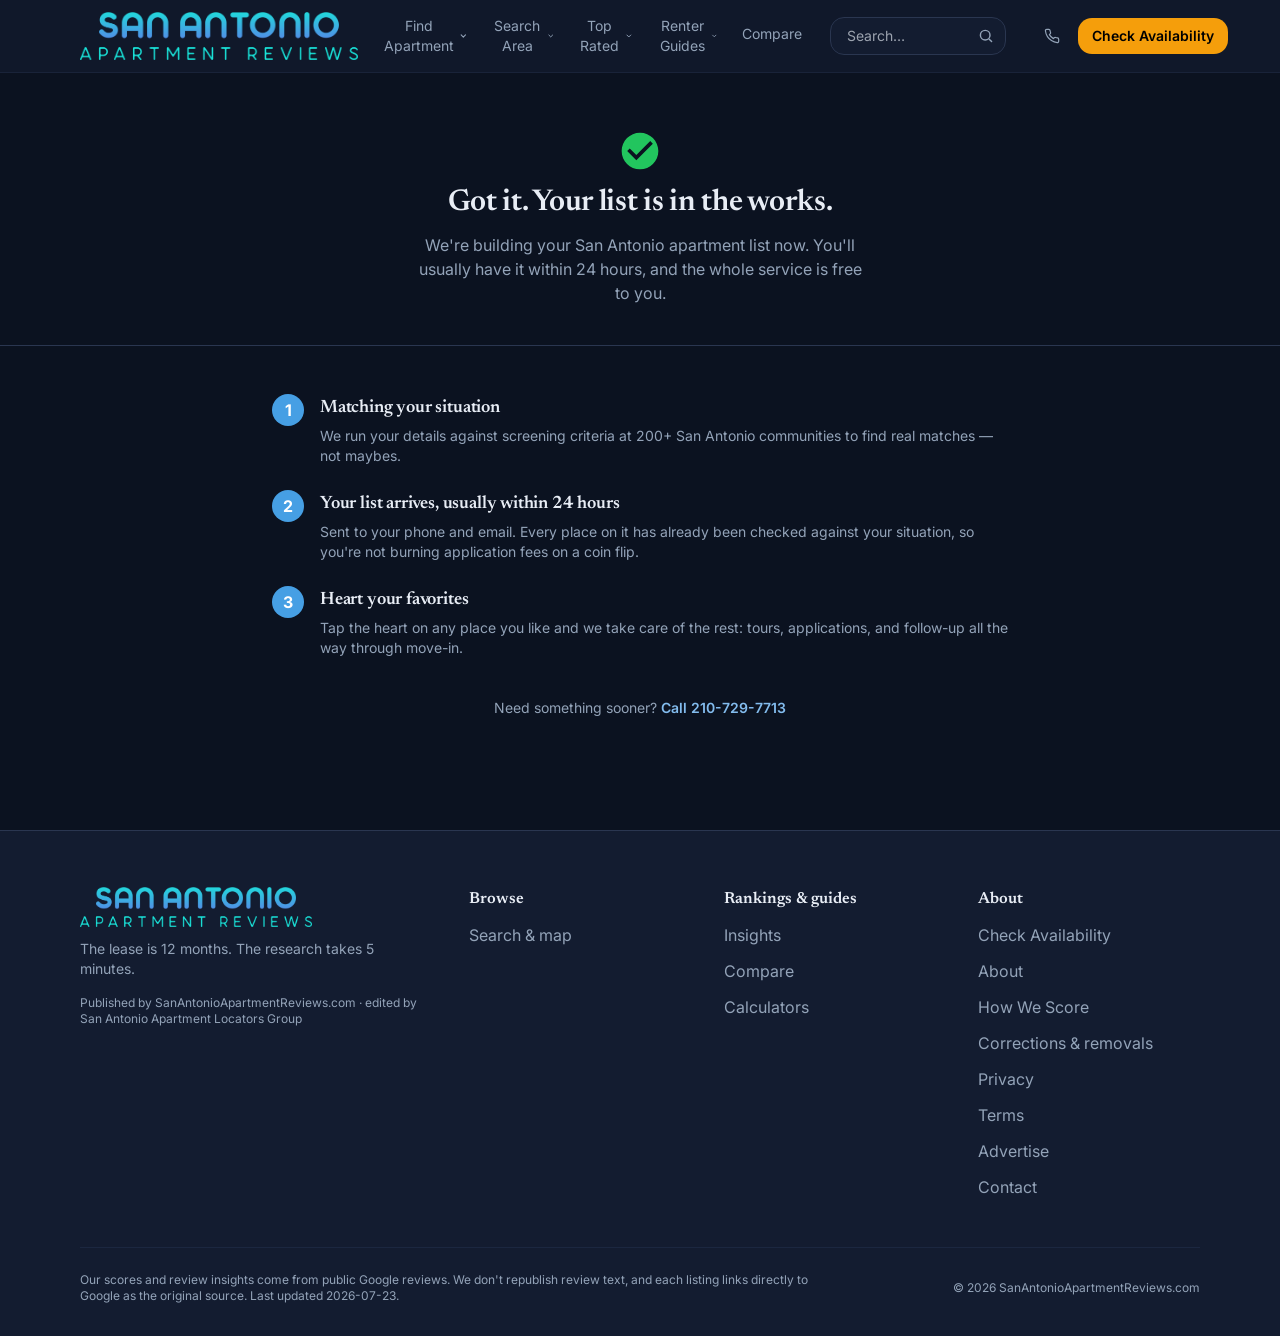
==== thank-you/index.html @ 5e1a7a54 "Add apartment shortlist landing page for form.sanantonioapartmentreviews.com One-page site matching " ====
<!doctype html>
<html lang="en" data-preset="editorial" data-base="dark" data-hero="full-bleed" data-header="glass-overlay" data-cards="elevated" style="--lp-primary-50:246 250 254;--lp-primary-100:234 244 253;--lp-primary-200:209 231 250;--lp-primary-300:176 212 245;--lp-primary-400:131 188 238;--lp-primary-500:70 159 228;--lp-primary-600:55 133 192;--lp-primary-700:36 99 146;--lp-primary-800:30 88 132;--lp-primary-900:19 68 105;--lp-secondary-50:249 250 251;--lp-secondary-100:242 244 246;--lp-secondary-200:226 230 236;--lp-secondary-300:206 213 223;--lp-secondary-400:179 190 205;--lp-secondary-500:148 163 184;--lp-secondary-600:122 135 154;--lp-secondary-700:90 100 115;--lp-secondary-800:79 89 102;--lp-secondary-900:61 68 79;--lp-neutral-50:247 248 249;--lp-neutral-100:235 237 241;--lp-neutral-200:212 217 224;--lp-neutral-300:182 190 202;--lp-neutral-400:144 156 173;--lp-neutral-500:100 116 139;--lp-neutral-600:84 98 118;--lp-neutral-700:64 75 91;--lp-neutral-800:57 68 82;--lp-neutral-900:46 54 66;--lp-accent-50:255 250 245;--lp-accent-100:255 244 232;--lp-accent-200:254 231 205;--lp-accent-300:253 213 168;--lp-accent-400:250 189 115;--lp-accent-500:245 158 11;--lp-accent-600:205 130 0;--lp-accent-700:153 94 0;--lp-accent-800:137 82 0;--lp-accent-900:107 61 0;--lp-surface:11 18 32;--lp-surface-alt:17 26 46;--lp-surface-container:19 28 48;--lp-surface-container-high:27 39 64;--lp-on-surface:232 237 245;--lp-on-surface-variant:147 163 184;--lp-outline:42 54 80;--lp-outline-variant:27 39 64;--lp-accent:245 158 11;--lp-on-accent:0 0 0;--lp-brand:#469fe4;--lp-accent:#f59e0b;--lp-font:'Inter', system-ui, -apple-system, Segoe UI, Roboto, sans-serif;--lp-font-heading:'Newsreader', Georgia, serif;--lp-heading-weight:600;--lp-heading-tracking:-0.01em;--lp-text-display-desktop:48px;--lp-text-display-mobile:34px;--lp-text-display-tracking:-0.01em;--lp-text-h1-desktop:40px;--lp-text-h1-mobile:30px;--lp-text-h1-tracking:-0.01em;--lp-text-h2-desktop:28px;--lp-text-h2-mobile:23px;--lp-text-h2-tracking:0em;--lp-text-h3-desktop:22px;--lp-text-h3-mobile:19px;--lp-text-h3-tracking:0em;--lp-radius-sm:0.5rem;--lp-radius-md:1rem;--lp-radius-lg:1.5rem;--lp-radius-xl:2rem;--lp-radius-card:1.25rem;--lp-radius-btn:14px;--lp-radius-chip:9999px;--lp-shadow-card:0 8px 24px rgb(15 23 42 / 0.08);--lp-shadow-hover:0 16px 40px rgb(15 23 42 / 0.16);--lp-card-border:1px solid transparent;--lp-ghost-border:1px solid transparent;--lp-ghost-bg:rgb(var(--lp-surface-alt));--lp-ghost-bg-hover:rgb(var(--lp-surface-container-high));--lp-link-decoration:none;--lp-link-underline-color:transparent;--lp-signature:none;">
<head>
<meta charset="utf-8">
<meta name="viewport" content="width=device-width, initial-scale=1">
<title>Got It — Your List Is in the Works | San Antonio Apartment Reviews</title>
<meta name="description" content="Your apartment search request has been received. Your custom San Antonio list arrives within 24 hours.">
<link rel="canonical" href="https://form.sanantonioapartmentreviews.com/thank-you/">
<link rel="icon" href="/images/favicon.png">
<link rel="preconnect" href="https://fonts.googleapis.com"><link rel="preconnect" href="https://fonts.gstatic.com" crossorigin><link href="https://fonts.googleapis.com/css2?family=Inter:wght@400;500;600;700&family=Newsreader:wght@400;500;600;700&display=swap" rel="stylesheet">
<link rel="stylesheet" href="/css/site-a.css">
<link rel="stylesheet" href="/css/site-b.css">
<style>body{font-family:var(--lp-font)}</style>
<style>
/* utilities used by the form card that the compiled site CSS does not include */
.border-slate-100 { border-color: #f1f5f9; }
.border-slate-200 { border-color: #e2e8f0; }
.h-7 { height: 1.75rem; }
.rotate-180 { transform: rotate(180deg); }
.space-y-3 > * + * { margin-top: .75rem; }
.text-brand-black { color: #111827; }
.text-slate-400 { color: #94a3b8; }
.text-slate-500 { color: #64748b; }
.text-slate-600 { color: #475569; }
.text-slate-700 { color: #334155; }
/* the card interior is a light island on a dark page: pin its own colors */
.sa-card { background: #fff; border-radius: 1rem; overflow: hidden;
  box-shadow: 0 16px 48px rgb(0 0 0 / .45); }
.sa-card input, .sa-card select { background: #fff; color: #334155; font-family: var(--lp-font); }
.sa-card input:focus, .sa-card select:focus { outline: none; border-color: #469fe4;
  box-shadow: 0 0 0 3px rgb(70 159 228 / .25); }
.sa-card input[type="checkbox"] { accent-color: #469fe4; }
/* page chrome */
.serif { font-family: var(--lp-font-heading); font-weight: var(--lp-heading-weight, 600);
  letter-spacing: -0.01em; }
.pain-item { display: flex; gap: .65rem; align-items: flex-start;
  color: rgb(var(--lp-on-surface-variant)); font-size: 15px; line-height: 1.5; }
.pain-item svg { flex-shrink: 0; margin-top: 3px; color: rgb(var(--lp-primary-400)); }
.sa-panel { background: rgb(var(--lp-surface-container)); border: 1px solid rgb(var(--lp-outline));
  border-radius: var(--lp-radius-card, 14px); }
.stat-num { font-family: var(--lp-font-heading); font-size: 1.9rem; color: rgb(var(--lp-on-surface)); }
/* utilities used on this page that the compiled site CSS does not include */
.pt-5 { padding-top: 1.25rem; }
.pb-10 { padding-bottom: 2.5rem; }
.mt-9 { margin-top: 2.25rem; }
.py-3\.5 { padding-top: .875rem; padding-bottom: .875rem; }
.space-y-6 > * + * { margin-top: 1.5rem; }
.text-\[13px\] { font-size: 13px; }
.text-\[27px\] { font-size: 27px; }
.leading-\[1\.15\] { line-height: 1.15; }
.text-primary-400 { color: rgb(var(--lp-primary-400)); }
@media (min-width: 640px) {
  .sm\:pt-8 { padding-top: 2rem; }
  .sm\:text-4xl { font-size: 2.25rem; line-height: 2.5rem; }
  .sm\:text-base { font-size: 16px; line-height: 1.5rem; }
}
@media (min-width: 1024px) {
  .lg\:block { display: block; }
  .lg\:gap-12 { gap: 3rem; }
  .lg\:justify-start { justify-content: flex-start; }
  .lg\:mx-0 { margin-left: 0; margin-right: 0; }
  .lg\:pb-14 { padding-bottom: 3.5rem; }
  .lg\:text-left { text-align: left; }
  .lg\:text-\[2\.6rem\] { font-size: 2.6rem; }
}
</style>
<meta name="robots" content="noindex">
</head>
<body class="min-h-screen flex flex-col">
<header class="lp-site-header sticky top-0 z-40 border-b border-outline/40 bg-surface-container/70 backdrop-blur-xl"> <div class="mx-auto flex max-w-6xl items-center justify-between gap-6 px-4 py-3"> <a href="https://sanantonioapartmentreviews.com/" class="flex shrink-0 items-center gap-2"> <img src="/images/logo.png" alt="San Antonio Apartment Reviews Guide" class="h-12 w-auto">  </a> <!-- Desktop nav. Kept intentionally lean (4-5 items): no Home (the logo covers it), tools fold
         into the guides dropdown, and About/Methodology live in the footer only. --> <nav class="hidden items-center gap-6 md:flex" aria-label="Primary"> <!-- Browse --> <div class="relative group"> <button type="button" class="inline-flex items-center gap-1 border-b-2 pb-0.5 text-sm transition-colors border-transparent text-on-surface-variant hover:text-primary-600" aria-haspopup="true">Find Apartment <svg class="h-3 w-3" viewBox="0 0 12 12" fill="none" aria-hidden="true"><path d="M3 4.5 6 7.5 9 4.5" stroke="currentColor" stroke-width="1.5" stroke-linecap="round" stroke-linejoin="round"/></svg></button> <div class="lp-menu invisible absolute left-0 top-full z-30 min-w-[16rem] p-2 opacity-0 transition-opacity duration-150 group-hover:visible group-hover:opacity-100 group-focus-within:visible group-focus-within:opacity-100"> <a href="https://sanantonioapartmentreviews.com/browse/" class="flex items-center justify-between rounded-btn px-3 py-2 text-sm font-semibold text-primary-600 hover:bg-primary-50">Search &amp; map <span aria-hidden="true">&rarr;</span></a> <div class="my-1 border-t border-outline-variant"></div>  <a href="https://sanantonioapartmentreviews.com/browse/?category=luxury-apartments" class="block rounded-btn px-3 py-2 text-sm text-on-surface-variant hover:bg-surface-alt hover:text-primary-700">Luxury Apartments</a><a href="https://sanantonioapartmentreviews.com/browse/?category=student-apartments" class="block rounded-btn px-3 py-2 text-sm text-on-surface-variant hover:bg-surface-alt hover:text-primary-700">Student Housing</a><a href="https://sanantonioapartmentreviews.com/browse/?category=senior-apartments" class="block rounded-btn px-3 py-2 text-sm text-on-surface-variant hover:bg-surface-alt hover:text-primary-700">Senior Living Apartments</a><a href="https://sanantonioapartmentreviews.com/browse/?category=affordable-housing" class="block rounded-btn px-3 py-2 text-sm text-on-surface-variant hover:bg-surface-alt hover:text-primary-700">Affordable &amp; Section 8 Housing</a><a href="https://sanantonioapartmentreviews.com/browse/?category=pet-friendly-apartments" class="block rounded-btn px-3 py-2 text-sm text-on-surface-variant hover:bg-surface-alt hover:text-primary-700">Pet-Friendly Apartments</a><a href="https://sanantonioapartmentreviews.com/browse/?category=gated-community" class="block rounded-btn px-3 py-2 text-sm text-on-surface-variant hover:bg-surface-alt hover:text-primary-700">Gated &amp; Secured Communities</a><a href="https://sanantonioapartmentreviews.com/browse/?category=furnished-corporate" class="block rounded-btn px-3 py-2 text-sm text-on-surface-variant hover:bg-surface-alt hover:text-primary-700">Furnished &amp; Corporate Housing</a> </div> </div> <!-- Cities (real city hubs; shown alongside Areas in the mixed case) --> <div class="relative group"> <button type="button" class="inline-flex items-center gap-1 border-b-2 pb-0.5 text-sm transition-colors border-transparent text-on-surface-variant hover:text-primary-600" aria-haspopup="true">Search Area <svg class="h-3 w-3" viewBox="0 0 12 12" fill="none" aria-hidden="true"><path d="M3 4.5 6 7.5 9 4.5" stroke="currentColor" stroke-width="1.5" stroke-linecap="round" stroke-linejoin="round"/></svg></button> <div class="lp-menu invisible absolute left-0 top-full z-30 min-w-[16rem] p-2 opacity-0 transition-opacity duration-150 group-hover:visible group-hover:opacity-100 group-focus-within:visible group-focus-within:opacity-100"> <a href="https://sanantonioapartmentreviews.com/san-antonio-tx/" class="block rounded-btn px-3 py-2 text-sm text-on-surface-variant hover:bg-surface-alt hover:text-primary-700">San Antonio, TX</a> </div> </div> <!-- Areas (region's own neighborhoods) -->  <!-- Best --> <div class="relative group"> <button type="button" class="inline-flex items-center gap-1 border-b-2 pb-0.5 text-sm transition-colors border-transparent text-on-surface-variant hover:text-primary-600" aria-haspopup="true">Top Rated <svg class="h-3 w-3" viewBox="0 0 12 12" fill="none" aria-hidden="true"><path d="M3 4.5 6 7.5 9 4.5" stroke="currentColor" stroke-width="1.5" stroke-linecap="round" stroke-linejoin="round"/></svg></button> <div class="lp-menu invisible absolute left-0 top-full z-30 min-w-[16rem] p-2 opacity-0 transition-opacity duration-150 group-hover:visible group-hover:opacity-100 group-focus-within:visible group-focus-within:opacity-100"> <a href="https://sanantonioapartmentreviews.com/san-antonio-tx/best/apartment-complexes/" class="block rounded-btn px-3 py-2 text-sm text-on-surface-variant hover:bg-surface-alt hover:text-primary-700">Best Apartments in San Antonio</a>  </div> </div> <!-- Content sections: ONE dropdown of section INDEX links (Guides / Tools / Resources / Glossary),
           never the individual guide/tool titles. Parent label varied per site (navLabel('sections')). --> <div class="relative group"> <button type="button" class="inline-flex items-center gap-1 border-b-2 pb-0.5 text-sm transition-colors border-transparent text-on-surface-variant hover:text-primary-600" aria-haspopup="true">Renter Guides <svg class="h-3 w-3" viewBox="0 0 12 12" fill="none" aria-hidden="true"><path d="M3 4.5 6 7.5 9 4.5" stroke="currentColor" stroke-width="1.5" stroke-linecap="round" stroke-linejoin="round"/></svg></button> <div class="lp-menu invisible absolute left-0 top-full z-30 min-w-[16rem] p-2 opacity-0 transition-opacity duration-150 group-hover:visible group-hover:opacity-100 group-focus-within:visible group-focus-within:opacity-100"> <a href="https://sanantonioapartmentreviews.com/guide/" class="block rounded-btn px-3 py-2 text-sm text-on-surface-variant hover:bg-surface-alt hover:text-primary-700">Insights</a><a href="https://sanantonioapartmentreviews.com/tools/" class="block rounded-btn px-3 py-2 text-sm text-on-surface-variant hover:bg-surface-alt hover:text-primary-700">Calculators</a><a href="https://sanantonioapartmentreviews.com/resources/" class="block rounded-btn px-3 py-2 text-sm text-on-surface-variant hover:bg-surface-alt hover:text-primary-700">Links</a><a href="https://sanantonioapartmentreviews.com/glossary/" class="block rounded-btn px-3 py-2 text-sm text-on-surface-variant hover:bg-surface-alt hover:text-primary-700">Terms</a> </div> </div> <a href="https://sanantonioapartmentreviews.com/compare/" class="inline-flex items-center gap-1 border-b-2 pb-0.5 text-sm transition-colors border-transparent text-on-surface-variant hover:text-primary-600">Compare</a> <form action="https://sanantonioapartmentreviews.com/browse/" method="get" role="search" class="relative ml-1"> <label class="sr-only" for="lp-nav-search">Search businesses</label> <input id="lp-nav-search" type="search" name="q" placeholder="Search…" class="lp-input w-44 py-2 pl-4 pr-9 text-sm"> <svg class="pointer-events-none absolute right-3 top-1/2 h-4 w-4 -translate-y-1/2 text-on-surface-variant" viewBox="0 0 20 20" fill="none" aria-hidden="true"><circle cx="9" cy="9" r="6" stroke="currentColor" stroke-width="1.8"></circle><path d="m14 14 3 3" stroke="currentColor" stroke-width="1.8" stroke-linecap="round"></path></svg> </form> <div class="ml-1 flex items-center gap-2"> <a href="tel:210-729-7713" aria-label="Call" class="flex h-9 w-9 items-center justify-center rounded-full text-on-surface-variant transition-colors hover:bg-surface-alt hover:text-primary-600"> <svg class="h-4 w-4" viewBox="0 0 24 24" fill="none" stroke="currentColor" stroke-width="1.8" stroke-linecap="round" stroke-linejoin="round" aria-hidden="true"><path d="M22 16.92v3a2 2 0 0 1-2.18 2 19.79 19.79 0 0 1-8.63-3.07 19.5 19.5 0 0 1-6-6 19.79 19.79 0 0 1-3.07-8.67A2 2 0 0 1 4.11 2h3a2 2 0 0 1 2 1.72c.13.96.36 1.9.7 2.81a2 2 0 0 1-.45 2.11L8.09 9.91a16 16 0 0 0 6 6l1.27-1.27a2 2 0 0 1 2.11-.45c.9.34 1.85.57 2.81.7A2 2 0 0 1 22 16.92Z"></path></svg> </a>  <a href="#get-list" class="lp-accent-bg text-on-accent whitespace-nowrap rounded-btn px-3.5 py-2 text-sm font-semibold">Check Availability</a> </div> </nav> <!-- Mobile menu: full-screen sheet. <details> keeps it working with no JS; the burger swaps to
         an X via CSS on [open]. The panel is ABSOLUTE (top-full), not fixed: the header's
         backdrop-blur creates a containing block for fixed descendants, so position:fixed would
         resolve against the header box, not the viewport. Anchoring to the header (itself
         fixed/sticky at top-0) gives the same full-screen result reliably. --> <details class="lp-mnav md:hidden"> <summary class="lp-btn-ghost flex cursor-pointer list-none p-2 text-on-surface-variant" aria-label="Menu"> <svg class="lp-mnav-burger h-5 w-5" viewBox="0 0 24 24" fill="none" aria-hidden="true"><path d="M4 7h16M4 12h16M4 17h16" stroke="currentColor" stroke-width="1.8" stroke-linecap="round"></path></svg> <svg class="lp-mnav-close hidden h-5 w-5" viewBox="0 0 24 24" fill="none" aria-hidden="true"><path d="m6 6 12 12M18 6 6 18" stroke="currentColor" stroke-width="1.8" stroke-linecap="round"></path></svg> <span class="sr-only">Menu</span> </summary> <div class="lp-mnav-panel absolute inset-x-0 top-full z-40 overflow-y-auto overscroll-contain border-t border-outline bg-surface-container"> <div class="mx-auto max-w-6xl px-4 pb-8 pt-4"> <form action="https://sanantonioapartmentreviews.com/browse/" method="get" role="search" class="relative mb-2"> <label class="sr-only" for="lp-mnav-search">Search businesses</label> <input id="lp-mnav-search" type="search" name="q" placeholder="Search businesses…" class="lp-input w-full py-3 pl-4 pr-11 text-base"> <svg class="pointer-events-none absolute right-4 top-1/2 h-5 w-5 -translate-y-1/2 text-on-surface-variant" viewBox="0 0 20 20" fill="none" aria-hidden="true"><circle cx="9" cy="9" r="6" stroke="currentColor" stroke-width="1.8"></circle><path d="m14 14 3 3" stroke="currentColor" stroke-width="1.8" stroke-linecap="round"></path></svg> </form> <div class="mb-3 flex gap-2"> <a href="#get-list" class="lp-accent-bg text-on-accent flex-1 rounded-btn px-4 py-3 text-center text-base font-semibold">Check Availability</a> <a href="tel:210-729-7713" class="flex items-center justify-center rounded-btn border border-outline px-4 py-3 text-base font-medium text-on-surface">Call</a> </div> <nav class="divide-y divide-outline-variant" aria-label="Mobile"> <a href="https://sanantonioapartmentreviews.com/" class="flex items-center px-1 py-3 text-base font-medium text-on-surface">Home</a> <a href="https://sanantonioapartmentreviews.com/browse/" class="flex items-center px-1 py-3 text-base font-medium text-on-surface">Browse &amp; map</a> <details class="lp-mnav-group"> <summary class="flex cursor-pointer list-none items-center justify-between px-1 py-3 text-base font-medium text-on-surface">Find Apartment <svg class="lp-mnav-chev h-4 w-4 shrink-0 text-on-surface-variant transition-transform duration-150" viewBox="0 0 12 12" fill="none" aria-hidden="true"><path d="M3 4.5 6 7.5 9 4.5" stroke="currentColor" stroke-width="1.5" stroke-linecap="round" stroke-linejoin="round"/></svg></summary> <div class="pb-3">  <a href="https://sanantonioapartmentreviews.com/browse/?category=luxury-apartments" class="block rounded-btn px-3 py-2.5 text-[15px] text-on-surface-variant hover:bg-surface-alt hover:text-primary-700">Luxury Apartments</a><a href="https://sanantonioapartmentreviews.com/browse/?category=student-apartments" class="block rounded-btn px-3 py-2.5 text-[15px] text-on-surface-variant hover:bg-surface-alt hover:text-primary-700">Student Housing</a><a href="https://sanantonioapartmentreviews.com/browse/?category=senior-apartments" class="block rounded-btn px-3 py-2.5 text-[15px] text-on-surface-variant hover:bg-surface-alt hover:text-primary-700">Senior Living Apartments</a><a href="https://sanantonioapartmentreviews.com/browse/?category=affordable-housing" class="block rounded-btn px-3 py-2.5 text-[15px] text-on-surface-variant hover:bg-surface-alt hover:text-primary-700">Affordable &amp; Section 8 Housing</a><a href="https://sanantonioapartmentreviews.com/browse/?category=pet-friendly-apartments" class="block rounded-btn px-3 py-2.5 text-[15px] text-on-surface-variant hover:bg-surface-alt hover:text-primary-700">Pet-Friendly Apartments</a><a href="https://sanantonioapartmentreviews.com/browse/?category=gated-community" class="block rounded-btn px-3 py-2.5 text-[15px] text-on-surface-variant hover:bg-surface-alt hover:text-primary-700">Gated &amp; Secured Communities</a><a href="https://sanantonioapartmentreviews.com/browse/?category=furnished-corporate" class="block rounded-btn px-3 py-2.5 text-[15px] text-on-surface-variant hover:bg-surface-alt hover:text-primary-700">Furnished &amp; Corporate Housing</a> </div> </details> <details class="lp-mnav-group"> <summary class="flex cursor-pointer list-none items-center justify-between px-1 py-3 text-base font-medium text-on-surface">Search Area <svg class="lp-mnav-chev h-4 w-4 shrink-0 text-on-surface-variant transition-transform duration-150" viewBox="0 0 12 12" fill="none" aria-hidden="true"><path d="M3 4.5 6 7.5 9 4.5" stroke="currentColor" stroke-width="1.5" stroke-linecap="round" stroke-linejoin="round"/></svg></summary> <div class="pb-3"> <a href="https://sanantonioapartmentreviews.com/san-antonio-tx/" class="block rounded-btn px-3 py-2.5 text-[15px] text-on-surface-variant hover:bg-surface-alt hover:text-primary-700">San Antonio, TX</a> </div> </details>   <details class="lp-mnav-group"> <summary class="flex cursor-pointer list-none items-center justify-between px-1 py-3 text-base font-medium text-on-surface">Renter Guides <svg class="lp-mnav-chev h-4 w-4 shrink-0 text-on-surface-variant transition-transform duration-150" viewBox="0 0 12 12" fill="none" aria-hidden="true"><path d="M3 4.5 6 7.5 9 4.5" stroke="currentColor" stroke-width="1.5" stroke-linecap="round" stroke-linejoin="round"/></svg></summary> <div class="pb-3"> <a href="https://sanantonioapartmentreviews.com/guide/" class="block rounded-btn px-3 py-2.5 text-[15px] text-on-surface-variant hover:bg-surface-alt hover:text-primary-700">Insights</a><a href="https://sanantonioapartmentreviews.com/tools/" class="block rounded-btn px-3 py-2.5 text-[15px] text-on-surface-variant hover:bg-surface-alt hover:text-primary-700">Calculators</a><a href="https://sanantonioapartmentreviews.com/resources/" class="block rounded-btn px-3 py-2.5 text-[15px] text-on-surface-variant hover:bg-surface-alt hover:text-primary-700">Links</a><a href="https://sanantonioapartmentreviews.com/glossary/" class="block rounded-btn px-3 py-2.5 text-[15px] text-on-surface-variant hover:bg-surface-alt hover:text-primary-700">Terms</a> </div> </details> <a href="https://sanantonioapartmentreviews.com/compare/" class="flex items-center px-1 py-3 text-base font-medium text-on-surface">Compare</a> </nav> </div> </div> </details> </div> </header>
<script>
  (function () {
    var h = document.querySelector('header.lp-site-header');
    if (!h) return;
    var setH = function () { document.documentElement.style.setProperty('--lp-header-h', h.offsetHeight + 'px'); };
    setH();
    window.addEventListener('resize', setH, { passive: true });
    var overlay = h.classList.contains('lp-header-overlay');
    var atTop = function () { h.classList.toggle('lp-at-top', window.scrollY < 60); };
    var m = h.querySelector('.lp-mnav');
    if (m) {
      m.addEventListener('toggle', function () {
        // Lock page scroll behind the sheet; over a photo hero, solidify the transparent header so
        // the nav row reads against the sheet, not the hero. atTop() restores it on close.
        document.documentElement.classList.toggle('lp-mnav-open', m.open);
        if (!overlay) return;
        if (m.open) h.classList.remove('lp-at-top'); else atTop();
      });
    }
    if (!overlay) return;
    atTop();
    window.addEventListener('scroll', atTop, { passive: true });
  })();
</script>
<main class="flex-1">
  <section class="border-b border-outline">
    <div class="mx-auto max-w-2xl px-4 pt-14 pb-10 text-center">
      <svg xmlns="http://www.w3.org/2000/svg" width="44" height="44" viewBox="0 0 24 24" fill="#22c55e" style="margin:0 auto 12px;display:block;"><path d="M12 2C6.48 2 2 6.48 2 12s4.48 10 10 10 10-4.48 10-10S17.52 2 12 2zm-2 15-5-5 1.41-1.41L10 14.17l7.59-7.59L19 8l-9 9z"/></svg>
      <h1 class="serif text-3xl text-on-surface">Got it. Your list is in the works.</h1>
      <p class="mx-auto mt-3 max-w-md text-on-surface-variant">We're building your San Antonio apartment list now.
        You'll usually have it within 24 hours, and the whole service is free to you.</p>
    </div>
  </section>
  <section class="mx-auto max-w-3xl px-4 py-12">
    <ol class="space-y-6"><li class="flex gap-4"><span class="flex h-8 w-8 shrink-0 items-center justify-center rounded-full font-bold text-white" style="background:#469fe4">1</span><div><h3 class="serif text-lg text-on-surface">Matching your situation</h3><p class="mt-1 text-sm text-on-surface-variant">We run your details against screening criteria at 200+ San Antonio communities to find real matches — not maybes.</p></div></li><li class="flex gap-4"><span class="flex h-8 w-8 shrink-0 items-center justify-center rounded-full font-bold text-white" style="background:#469fe4">2</span><div><h3 class="serif text-lg text-on-surface">Your list arrives, usually within 24 hours</h3><p class="mt-1 text-sm text-on-surface-variant">Sent to your phone and email. Every place on it has already been checked against your situation, so you're not burning application fees on a coin flip.</p></div></li><li class="flex gap-4"><span class="flex h-8 w-8 shrink-0 items-center justify-center rounded-full font-bold text-white" style="background:#469fe4">3</span><div><h3 class="serif text-lg text-on-surface">Heart your favorites</h3><p class="mt-1 text-sm text-on-surface-variant">Tap the heart on any place you like and we take care of the rest: tours, applications, and follow-up all the way through move-in.</p></div></li></ol>
    <p class="mt-10 text-center text-sm text-on-surface-variant">Need something sooner?
      <a class="font-semibold text-primary-400 hover:underline" href="tel:210-729-7713">Call 210-729-7713</a></p>
  </section>
</main>
<footer class="mt-16 border-t border-outline bg-surface-container"> <div class="mx-auto max-w-6xl px-4 pt-14 pb-8"> <div class="grid gap-12 md:grid-cols-12"> <!-- Brand --> <div class="md:col-span-4"> <img src="/images/logo.png" alt="San Antonio Apartment Reviews Guide" class="mb-3 h-10 w-auto" loading="lazy"> <p class="max-w-sm text-sm text-on-surface-variant">The lease is 12 months. The research takes 5 minutes.</p> <p class="mt-4 text-xs text-on-surface-variant">
Published by <a class="hover:text-primary-600" href="https://sanantonioaapartmentreviews.com" rel="publisher">SanAntonioApartmentReviews.com</a>  &middot; edited by San Antonio Apartment Locators Group </p>  </div> <!-- Link columns --> <div class="grid grid-cols-2 gap-8 sm:grid-cols-3 md:col-span-8"> <div class="flex flex-col gap-3"> <span class="font-heading font-semibold text-on-surface">Browse</span> <a class="text-on-surface-variant hover:text-primary-600 transition-colors" href="https://sanantonioapartmentreviews.com/browse/">Search &amp; map</a>  </div> <div class="flex flex-col gap-3"> <span class="font-heading font-semibold text-on-surface">Rankings &amp; guides</span>  <a class="text-on-surface-variant hover:text-primary-600 transition-colors" href="https://sanantonioapartmentreviews.com/guide/">Insights</a> <a class="text-on-surface-variant hover:text-primary-600 transition-colors" href="https://sanantonioapartmentreviews.com/compare/">Compare</a> <a class="text-on-surface-variant hover:text-primary-600 transition-colors" href="https://sanantonioapartmentreviews.com/tools/">Calculators</a> </div> <div class="flex flex-col gap-3"> <span class="font-heading font-semibold text-on-surface">About</span> <a class="text-on-surface-variant hover:text-primary-600 transition-colors" href="#get-list">Check Availability</a> <a class="text-on-surface-variant hover:text-primary-600 transition-colors" href="https://sanantonioapartmentreviews.com/about/">About</a> <a class="text-on-surface-variant hover:text-primary-600 transition-colors" href="https://sanantonioapartmentreviews.com/how-we-score/">How We Score</a> <a class="text-on-surface-variant hover:text-primary-600 transition-colors" href="https://sanantonioapartmentreviews.com/listing-policy/">Corrections &amp; removals</a> <a class="text-on-surface-variant hover:text-primary-600 transition-colors" href="https://sanantonioapartmentreviews.com/privacy/">Privacy</a> <a class="text-on-surface-variant hover:text-primary-600 transition-colors" href="https://sanantonioapartmentreviews.com/terms/">Terms</a> <a class="text-on-surface-variant hover:text-primary-600 transition-colors" href="https://sanantonioapartmentreviews.com/advertise/">Advertise</a> <a class="text-on-surface-variant hover:text-primary-600 transition-colors" href="https://sanantonioapartmentreviews.com/contact/">Contact</a> </div> </div> </div> <!-- Bottom bar: data disclosure (E1) + copyright --> <div class="mt-12 flex flex-col gap-3 border-t border-outline-variant pt-6 text-xs text-on-surface-variant sm:flex-row sm:items-center sm:justify-between"> <p class="max-w-3xl"> Our scores and review insights come from public Google reviews. We don&#39;t republish review text, and each listing links directly to Google as the original source. Last updated 2026-07-23.
</p> <p class="shrink-0">&copy; 2026 SanAntonioApartmentReviews.com</p> </div> </div> </footer>
</body>
</html>
---- css/site-a.css ----
*,:before,:after{--tw-border-spacing-x: 0;--tw-border-spacing-y: 0;--tw-translate-x: 0;--tw-translate-y: 0;--tw-rotate: 0;--tw-skew-x: 0;--tw-skew-y: 0;--tw-scale-x: 1;--tw-scale-y: 1;--tw-pan-x: ;--tw-pan-y: ;--tw-pinch-zoom: ;--tw-scroll-snap-strictness: proximity;--tw-gradient-from-position: ;--tw-gradient-via-position: ;--tw-gradient-to-position: ;--tw-ordinal: ;--tw-slashed-zero: ;--tw-numeric-figure: ;--tw-numeric-spacing: ;--tw-numeric-fraction: ;--tw-ring-inset: ;--tw-ring-offset-width: 0px;--tw-ring-offset-color: #fff;--tw-ring-color: rgb(59 130 246 / .5);--tw-ring-offset-shadow: 0 0 #0000;--tw-ring-shadow: 0 0 #0000;--tw-shadow: 0 0 #0000;--tw-shadow-colored: 0 0 #0000;--tw-blur: ;--tw-brightness: ;--tw-contrast: ;--tw-grayscale: ;--tw-hue-rotate: ;--tw-invert: ;--tw-saturate: ;--tw-sepia: ;--tw-drop-shadow: ;--tw-backdrop-blur: ;--tw-backdrop-brightness: ;--tw-backdrop-contrast: ;--tw-backdrop-grayscale: ;--tw-backdrop-hue-rotate: ;--tw-backdrop-invert: ;--tw-backdrop-opacity: ;--tw-backdrop-saturate: ;--tw-backdrop-sepia: ;--tw-contain-size: ;--tw-contain-layout: ;--tw-contain-paint: ;--tw-contain-style: }::backdrop{--tw-border-spacing-x: 0;--tw-border-spacing-y: 0;--tw-translate-x: 0;--tw-translate-y: 0;--tw-rotate: 0;--tw-skew-x: 0;--tw-skew-y: 0;--tw-scale-x: 1;--tw-scale-y: 1;--tw-pan-x: ;--tw-pan-y: ;--tw-pinch-zoom: ;--tw-scroll-snap-strictness: proximity;--tw-gradient-from-position: ;--tw-gradient-via-position: ;--tw-gradient-to-position: ;--tw-ordinal: ;--tw-slashed-zero: ;--tw-numeric-figure: ;--tw-numeric-spacing: ;--tw-numeric-fraction: ;--tw-ring-inset: ;--tw-ring-offset-width: 0px;--tw-ring-offset-color: #fff;--tw-ring-color: rgb(59 130 246 / .5);--tw-ring-offset-shadow: 0 0 #0000;--tw-ring-shadow: 0 0 #0000;--tw-shadow: 0 0 #0000;--tw-shadow-colored: 0 0 #0000;--tw-blur: ;--tw-brightness: ;--tw-contrast: ;--tw-grayscale: ;--tw-hue-rotate: ;--tw-invert: ;--tw-saturate: ;--tw-sepia: ;--tw-drop-shadow: ;--tw-backdrop-blur: ;--tw-backdrop-brightness: ;--tw-backdrop-contrast: ;--tw-backdrop-grayscale: ;--tw-backdrop-hue-rotate: ;--tw-backdrop-invert: ;--tw-backdrop-opacity: ;--tw-backdrop-saturate: ;--tw-backdrop-sepia: ;--tw-contain-size: ;--tw-contain-layout: ;--tw-contain-paint: ;--tw-contain-style: }*,:before,:after{box-sizing:border-box;border-width:0;border-style:solid;border-color:#e5e7eb}:before,:after{--tw-content: ""}html,:host{line-height:1.5;-webkit-text-size-adjust:100%;-moz-tab-size:4;-o-tab-size:4;tab-size:4;font-family:ui-sans-serif,system-ui,sans-serif,"Apple Color Emoji","Segoe UI Emoji",Segoe UI Symbol,"Noto Color Emoji";font-feature-settings:normal;font-variation-settings:normal;-webkit-tap-highlight-color:transparent}body{margin:0;line-height:inherit}hr{height:0;color:inherit;border-top-width:1px}abbr:where([title]){-webkit-text-decoration:underline dotted;text-decoration:underline dotted}h1,h2,h3,h4,h5,h6{font-size:inherit;font-weight:inherit}a{color:inherit;text-decoration:inherit}b,strong{font-weight:bolder}code,kbd,samp,pre{font-family:ui-monospace,SFMono-Regular,Menlo,Monaco,Consolas,Liberation Mono,Courier New,monospace;font-feature-settings:normal;font-variation-settings:normal;font-size:1em}small{font-size:80%}sub,sup{font-size:75%;line-height:0;position:relative;vertical-align:baseline}sub{bottom:-.25em}sup{top:-.5em}table{text-indent:0;border-color:inherit;border-collapse:collapse}button,input,optgroup,select,textarea{font-family:inherit;font-feature-settings:inherit;font-variation-settings:inherit;font-size:100%;font-weight:inherit;line-height:inherit;letter-spacing:inherit;color:inherit;margin:0;padding:0}button,select{text-transform:none}button,input:where([type=button]),input:where([type=reset]),input:where([type=submit]){-webkit-appearance:button;background-color:transparent;background-image:none}:-moz-focusring{outline:auto}:-moz-ui-invalid{box-shadow:none}progress{vertical-align:baseline}::-webkit-inner-spin-button,::-webkit-outer-spin-button{height:auto}[type=search]{-webkit-appearance:textfield;outline-offset:-2px}::-webkit-search-decoration{-webkit-appearance:none}::-webkit-file-upload-button{-webkit-appearance:button;font:inherit}summary{display:list-item}blockquote,dl,dd,h1,h2,h3,h4,h5,h6,hr,figure,p,pre{margin:0}fieldset{margin:0;padding:0}legend{padding:0}ol,ul,menu{list-style:none;margin:0;padding:0}dialog{padding:0}textarea{resize:vertical}input::-moz-placeholder,textarea::-moz-placeholder{opacity:1;color:#9ca3af}input::placeholder,textarea::placeholder{opacity:1;color:#9ca3af}button,[role=button]{cursor:pointer}:disabled{cursor:default}img,svg,video,canvas,audio,iframe,embed,object{display:block;vertical-align:middle}img,video{max-width:100%;height:auto}[hidden]:where(:not([hidden=until-found])){display:none}.container{width:100%}@media (min-width: 640px){.container{max-width:640px}}@media (min-width: 768px){.container{max-width:768px}}@media (min-width: 1024px){.container{max-width:1024px}}@media (min-width: 1280px){.container{max-width:1280px}}@media (min-width: 1536px){.container{max-width:1536px}}.prose{color:var(--tw-prose-body);max-width:65ch}.prose :where(p):not(:where([class~=not-prose],[class~=not-prose] *)){margin-top:1.25em;margin-bottom:1.25em}.prose :where([class~=lead]):not(:where([class~=not-prose],[class~=not-prose] *)){color:var(--tw-prose-lead);font-size:1.25em;line-height:1.6;margin-top:1.2em;margin-bottom:1.2em}.prose :where(a):not(:where([class~=not-prose],[class~=not-prose] *)){color:var(--tw-prose-links);text-decoration:underline;font-weight:500}.prose :where(strong):not(:where([class~=not-prose],[class~=not-prose] *)){color:var(--tw-prose-bold);font-weight:600}.prose :where(a strong):not(:where([class~=not-prose],[class~=not-prose] *)){color:inherit}.prose :where(blockquote strong):not(:where([class~=not-prose],[class~=not-prose] *)){color:inherit}.prose :where(thead th strong):not(:where([class~=not-prose],[class~=not-prose] *)){color:inherit}.prose :where(ol):not(:where([class~=not-prose],[class~=not-prose] *)){list-style-type:decimal;margin-top:1.25em;margin-bottom:1.25em;padding-inline-start:1.625em}.prose :where(ol[type=A]):not(:where([class~=not-prose],[class~=not-prose] *)){list-style-type:upper-alpha}.prose :where(ol[type=a]):not(:where([class~=not-prose],[class~=not-prose] *)){list-style-type:lower-alpha}.prose :where(ol[type=A s]):not(:where([class~=not-prose],[class~=not-prose] *)){list-style-type:upper-alpha}.prose :where(ol[type=a s]):not(:where([class~=not-prose],[class~=not-prose] *)){list-style-type:lower-alpha}.prose :where(ol[type=I]):not(:where([class~=not-prose],[class~=not-prose] *)){list-style-type:upper-roman}.prose :where(ol[type=i]):not(:where([class~=not-prose],[class~=not-prose] *)){list-style-type:lower-roman}.prose :where(ol[type=I s]):not(:where([class~=not-prose],[class~=not-prose] *)){list-style-type:upper-roman}.prose :where(ol[type=i s]):not(:where([class~=not-prose],[class~=not-prose] *)){list-style-type:lower-roman}.prose :where(ol[type="1"]):not(:where([class~=not-prose],[class~=not-prose] *)){list-style-type:decimal}.prose :where(ul):not(:where([class~=not-prose],[class~=not-prose] *)){list-style-type:disc;margin-top:1.25em;margin-bottom:1.25em;padding-inline-start:1.625em}.prose :where(ol>li):not(:where([class~=not-prose],[class~=not-prose] *))::marker{font-weight:400;color:var(--tw-prose-counters)}.prose :where(ul>li):not(:where([class~=not-prose],[class~=not-prose] *))::marker{color:var(--tw-prose-bullets)}.prose :where(dt):not(:where([class~=not-prose],[class~=not-prose] *)){color:var(--tw-prose-headings);font-weight:600;margin-top:1.25em}.prose :where(hr):not(:where([class~=not-prose],[class~=not-prose] *)){border-color:var(--tw-prose-hr);border-top-width:1px;margin-top:3em;margin-bottom:3em}.prose :where(blockquote):not(:where([class~=not-prose],[class~=not-prose] *)){font-weight:500;font-style:italic;color:var(--tw-prose-quotes);border-inline-start-width:.25rem;border-inline-start-color:var(--tw-prose-quote-borders);quotes:"“""”""‘""’";margin-top:1.6em;margin-bottom:1.6em;padding-inline-start:1em}.prose :where(blockquote p:first-of-type):not(:where([class~=not-prose],[class~=not-prose] *)):before{content:open-quote}.prose :where(blockquote p:last-of-type):not(:where([class~=not-prose],[class~=not-prose] *)):after{content:close-quote}.prose :where(h1):not(:where([class~=not-prose],[class~=not-prose] *)){color:var(--tw-prose-headings);font-weight:800;font-size:2.25em;margin-top:0;margin-bottom:.8888889em;line-height:1.1111111}.prose :where(h1 strong):not(:where([class~=not-prose],[class~=not-prose] *)){font-weight:900;color:inherit}.prose :where(h2):not(:where([class~=not-prose],[class~=not-prose] *)){color:var(--tw-prose-headings);font-weight:700;font-size:1.5em;margin-top:2em;margin-bottom:1em;line-height:1.3333333}.prose :where(h2 strong):not(:where([class~=not-prose],[class~=not-prose] *)){font-weight:800;color:inherit}.prose :where(h3):not(:where([class~=not-prose],[class~=not-prose] *)){color:var(--tw-prose-headings);font-weight:600;font-size:1.25em;margin-top:1.6em;margin-bottom:.6em;line-height:1.6}.prose :where(h3 strong):not(:where([class~=not-prose],[class~=not-prose] *)){font-weight:700;color:inherit}.prose :where(h4):not(:where([class~=not-prose],[class~=not-prose] *)){color:var(--tw-prose-headings);font-weight:600;margin-top:1.5em;margin-bottom:.5em;line-height:1.5}.prose :where(h4 strong):not(:where([class~=not-prose],[class~=not-prose] *)){font-weight:700;color:inherit}.prose :where(img):not(:where([class~=not-prose],[class~=not-prose] *)){margin-top:2em;margin-bottom:2em}.prose :where(picture):not(:where([class~=not-prose],[class~=not-prose] *)){display:block;margin-top:2em;margin-bottom:2em}.prose :where(video):not(:where([class~=not-prose],[class~=not-prose] *)){margin-top:2em;margin-bottom:2em}.prose :where(kbd):not(:where([class~=not-prose],[class~=not-prose] *)){font-weight:500;font-family:inherit;color:var(--tw-prose-kbd);box-shadow:0 0 0 1px var(--tw-prose-kbd-shadows),0 3px 0 var(--tw-prose-kbd-shadows);font-size:.875em;border-radius:.3125rem;padding-top:.1875em;padding-inline-end:.375em;padding-bottom:.1875em;padding-inline-start:.375em}.prose :where(code):not(:where([class~=not-prose],[class~=not-prose] *)){color:var(--tw-prose-code);font-weight:600;font-size:.875em}.prose :where(code):not(:where([class~=not-prose],[class~=not-prose] *)):before{content:"`"}.prose :where(code):not(:where([class~=not-prose],[class~=not-prose] *)):after{content:"`"}.prose :where(a code):not(:where([class~=not-prose],[class~=not-prose] *)){color:inherit}.prose :where(h1 code):not(:where([class~=not-prose],[class~=not-prose] *)){color:inherit}.prose :where(h2 code):not(:where([class~=not-prose],[class~=not-prose] *)){color:inherit;font-size:.875em}.prose :where(h3 code):not(:where([class~=not-prose],[class~=not-prose] *)){color:inherit;font-size:.9em}.prose :where(h4 code):not(:where([class~=not-prose],[class~=not-prose] *)){color:inherit}.prose :where(blockquote code):not(:where([class~=not-prose],[class~=not-prose] *)){color:inherit}.prose :where(thead th code):not(:where([class~=not-prose],[class~=not-prose] *)){color:inherit}.prose :where(pre):not(:where([class~=not-prose],[class~=not-prose] *)){color:var(--tw-prose-pre-code);background-color:var(--tw-prose-pre-bg);overflow-x:auto;font-weight:400;font-size:.875em;line-height:1.7142857;margin-top:1.7142857em;margin-bottom:1.7142857em;border-radius:.375rem;padding-top:.8571429em;padding-inline-end:1.1428571em;padding-bottom:.8571429em;padding-inline-start:1.1428571em}.prose :where(pre code):not(:where([class~=not-prose],[class~=not-prose] *)){background-color:transparent;border-width:0;border-radius:0;padding:0;font-weight:inherit;color:inherit;font-size:inherit;font-family:inherit;line-height:inherit}.prose :where(pre code):not(:where([class~=not-prose],[class~=not-prose] *)):before{content:none}.prose :where(pre code):not(:where([class~=not-prose],[class~=not-prose] *)):after{content:none}.prose :where(table):not(:where([class~=not-prose],[class~=not-prose] *)){width:100%;table-layout:auto;margin-top:2em;margin-bottom:2em;font-size:.875em;line-height:1.7142857}.prose :where(thead):not(:where([class~=not-prose],[class~=not-prose] *)){border-bottom-width:1px;border-bottom-color:var(--tw-prose-th-borders)}.prose :where(thead th):not(:where([class~=not-prose],[class~=not-prose] *)){color:var(--tw-prose-headings);font-weight:600;vertical-align:bottom;padding-inline-end:.5714286em;padding-bottom:.5714286em;padding-inline-start:.5714286em}.prose :where(tbody tr):not(:where([class~=not-prose],[class~=not-prose] *)){border-bottom-width:1px;border-bottom-color:var(--tw-prose-td-borders)}.prose :where(tbody tr:last-child):not(:where([class~=not-prose],[class~=not-prose] *)){border-bottom-width:0}.prose :where(tbody td):not(:where([class~=not-prose],[class~=not-prose] *)){vertical-align:baseline}.prose :where(tfoot):not(:where([class~=not-prose],[class~=not-prose] *)){border-top-width:1px;border-top-color:var(--tw-prose-th-borders)}.prose :where(tfoot td):not(:where([class~=not-prose],[class~=not-prose] *)){vertical-align:top}.prose :where(th,td):not(:where([class~=not-prose],[class~=not-prose] *)){text-align:start}.prose :where(figure>*):not(:where([class~=not-prose],[class~=not-prose] *)){margin-top:0;margin-bottom:0}.prose :where(figcaption):not(:where([class~=not-prose],[class~=not-prose] *)){color:var(--tw-prose-captions);font-size:.875em;line-height:1.4285714;margin-top:.8571429em}.prose{--tw-prose-body: #374151;--tw-prose-headings: #111827;--tw-prose-lead: #4b5563;--tw-prose-links: #111827;--tw-prose-bold: #111827;--tw-prose-counters: #6b7280;--tw-prose-bullets: #d1d5db;--tw-prose-hr: #e5e7eb;--tw-prose-quotes: #111827;--tw-prose-quote-borders: #e5e7eb;--tw-prose-captions: #6b7280;--tw-prose-kbd: #111827;--tw-prose-kbd-shadows: rgb(17 24 39 / 10%);--tw-prose-code: #111827;--tw-prose-pre-code: #e5e7eb;--tw-prose-pre-bg: #1f2937;--tw-prose-th-borders: #d1d5db;--tw-prose-td-borders: #e5e7eb;--tw-prose-invert-body: #d1d5db;--tw-prose-invert-headings: #fff;--tw-prose-invert-lead: #9ca3af;--tw-prose-invert-links: #fff;--tw-prose-invert-bold: #fff;--tw-prose-invert-counters: #9ca3af;--tw-prose-invert-bullets: #4b5563;--tw-prose-invert-hr: #374151;--tw-prose-invert-quotes: #f3f4f6;--tw-prose-invert-quote-borders: #374151;--tw-prose-invert-captions: #9ca3af;--tw-prose-invert-kbd: #fff;--tw-prose-invert-kbd-shadows: rgb(255 255 255 / 10%);--tw-prose-invert-code: #fff;--tw-prose-invert-pre-code: #d1d5db;--tw-prose-invert-pre-bg: rgb(0 0 0 / 50%);--tw-prose-invert-th-borders: #4b5563;--tw-prose-invert-td-borders: #374151;font-size:1rem;line-height:1.75}.prose :where(picture>img):not(:where([class~=not-prose],[class~=not-prose] *)){margin-top:0;margin-bottom:0}.prose :where(li):not(:where([class~=not-prose],[class~=not-prose] *)){margin-top:.5em;margin-bottom:.5em}.prose :where(ol>li):not(:where([class~=not-prose],[class~=not-prose] *)){padding-inline-start:.375em}.prose :where(ul>li):not(:where([class~=not-prose],[class~=not-prose] *)){padding-inline-start:.375em}.prose :where(.prose>ul>li p):not(:where([class~=not-prose],[class~=not-prose] *)){margin-top:.75em;margin-bottom:.75em}.prose :where(.prose>ul>li>p:first-child):not(:where([class~=not-prose],[class~=not-prose] *)){margin-top:1.25em}.prose :where(.prose>ul>li>p:last-child):not(:where([class~=not-prose],[class~=not-prose] *)){margin-bottom:1.25em}.prose :where(.prose>ol>li>p:first-child):not(:where([class~=not-prose],[class~=not-prose] *)){margin-top:1.25em}.prose :where(.prose>ol>li>p:last-child):not(:where([class~=not-prose],[class~=not-prose] *)){margin-bottom:1.25em}.prose :where(ul ul,ul ol,ol ul,ol ol):not(:where([class~=not-prose],[class~=not-prose] *)){margin-top:.75em;margin-bottom:.75em}.prose :where(dl):not(:where([class~=not-prose],[class~=not-prose] *)){margin-top:1.25em;margin-bottom:1.25em}.prose :where(dd):not(:where([class~=not-prose],[class~=not-prose] *)){margin-top:.5em;padding-inline-start:1.625em}.prose :where(hr+*):not(:where([class~=not-prose],[class~=not-prose] *)){margin-top:0}.prose :where(h2+*):not(:where([class~=not-prose],[class~=not-prose] *)){margin-top:0}.prose :where(h3+*):not(:where([class~=not-prose],[class~=not-prose] *)){margin-top:0}.prose :where(h4+*):not(:where([class~=not-prose],[class~=not-prose] *)){margin-top:0}.prose :where(thead th:first-child):not(:where([class~=not-prose],[class~=not-prose] *)){padding-inline-start:0}.prose :where(thead th:last-child):not(:where([class~=not-prose],[class~=not-prose] *)){padding-inline-end:0}.prose :where(tbody td,tfoot td):not(:where([class~=not-prose],[class~=not-prose] *)){padding-top:.5714286em;padding-inline-end:.5714286em;padding-bottom:.5714286em;padding-inline-start:.5714286em}.prose :where(tbody td:first-child,tfoot td:first-child):not(:where([class~=not-prose],[class~=not-prose] *)){padding-inline-start:0}.prose :where(tbody td:last-child,tfoot td:last-child):not(:where([class~=not-prose],[class~=not-prose] *)){padding-inline-end:0}.prose :where(figure):not(:where([class~=not-prose],[class~=not-prose] *)){margin-top:2em;margin-bottom:2em}.prose :where(.prose>:first-child):not(:where([class~=not-prose],[class~=not-prose] *)){margin-top:0}.prose :where(.prose>:last-child):not(:where([class~=not-prose],[class~=not-prose] *)){margin-bottom:0}.sr-only{position:absolute;width:1px;height:1px;padding:0;margin:-1px;overflow:hidden;clip:rect(0,0,0,0);white-space:nowrap;border-width:0}.pointer-events-none{pointer-events:none}.visible{visibility:visible}.invisible{visibility:hidden}.collapse{visibility:collapse}.static{position:static}.fixed{position:fixed}.absolute{position:absolute}.relative{position:relative}.sticky{position:sticky}.inset-0{inset:0}.inset-x-0{left:0;right:0}.-bottom-4{bottom:-1rem}.bottom-0{bottom:0}.left-0{left:0}.left-4{left:1rem}.right-3{right:.75rem}.right-4{right:1rem}.top-0{top:0}.top-1\/2{top:50%}.top-full{top:100%}.z-0{z-index:0}.z-10{z-index:10}.z-30{z-index:30}.z-40{z-index:40}.z-50{z-index:50}.order-1{order:1}.order-2{order:2}.mx-auto{margin-left:auto;margin-right:auto}.my-1{margin-top:.25rem;margin-bottom:.25rem}.mb-1{margin-bottom:.25rem}.mb-2{margin-bottom:.5rem}.mb-3{margin-bottom:.75rem}.mb-4{margin-bottom:1rem}.mb-5{margin-bottom:1.25rem}.mb-6{margin-bottom:1.5rem}.mb-8{margin-bottom:2rem}.ml-1{margin-left:.25rem}.mr-1{margin-right:.25rem}.mt-0{margin-top:0}.mt-0\.5{margin-top:.125rem}.mt-1{margin-top:.25rem}.mt-1\.5{margin-top:.375rem}.mt-10{margin-top:2.5rem}.mt-12{margin-top:3rem}.mt-16{margin-top:4rem}.mt-2{margin-top:.5rem}.mt-2\.5{margin-top:.625rem}.mt-3{margin-top:.75rem}.mt-4{margin-top:1rem}.mt-5{margin-top:1.25rem}.mt-6{margin-top:1.5rem}.mt-8{margin-top:2rem}.mt-auto{margin-top:auto}.line-clamp-2{overflow:hidden;display:-webkit-box;-webkit-box-orient:vertical;-webkit-line-clamp:2}.line-clamp-5{overflow:hidden;display:-webkit-box;-webkit-box-orient:vertical;-webkit-line-clamp:5}.block{display:block}.inline-block{display:inline-block}.inline{display:inline}.flex{display:flex}.inline-flex{display:inline-flex}.table{display:table}.grid{display:grid}.contents{display:contents}.hidden{display:none}.aspect-\[1200\/500\]{aspect-ratio:1200/500}.aspect-\[1200\/630\]{aspect-ratio:1200/630}.aspect-\[16\/6\]{aspect-ratio:16/6}.aspect-\[16\/9\]{aspect-ratio:16/9}.aspect-\[21\/9\]{aspect-ratio:21/9}.aspect-\[3\/2\]{aspect-ratio:3/2}.aspect-\[4\/3\]{aspect-ratio:4/3}.aspect-\[8\/5\]{aspect-ratio:8/5}.aspect-\[800\/420\]{aspect-ratio:800/420}.aspect-video{aspect-ratio:16 / 9}.h-1\.5{height:.375rem}.h-10{height:2.5rem}.h-12{height:3rem}.h-14{height:3.5rem}.h-16{height:4rem}.h-2{height:.5rem}.h-20{height:5rem}.h-3{height:.75rem}.h-4{height:1rem}.h-48{height:12rem}.h-5{height:1.25rem}.h-6{height:1.5rem}.h-8{height:2rem}.h-9{height:2.25rem}.h-\[360px\]{height:360px}.h-\[420px\]{height:420px}.h-\[72px\]{height:72px}.h-auto{height:auto}.h-full{height:100%}.min-h-24{min-height:6rem}.min-h-\[200px\]{min-height:200px}.min-h-\[40vh\]{min-height:40vh}.min-h-\[42vh\]{min-height:42vh}.min-h-\[85vh\]{min-height:85vh}.min-h-screen{min-height:100vh}.w-10{width:2.5rem}.w-12{width:3rem}.w-14{width:3.5rem}.w-16{width:4rem}.w-2{width:.5rem}.w-20{width:5rem}.w-24{width:6rem}.w-28{width:7rem}.w-3{width:.75rem}.w-4{width:1rem}.w-44{width:11rem}.w-5{width:1.25rem}.w-6{width:1.5rem}.w-7{width:1.75rem}.w-8{width:2rem}.w-9{width:2.25rem}.w-auto{width:auto}.w-full{width:100%}.min-w-0{min-width:0px}.min-w-\[16rem\]{min-width:16rem}.max-w-2xl{max-width:42rem}.max-w-3xl{max-width:48rem}.max-w-4xl{max-width:56rem}.max-w-5xl{max-width:64rem}.max-w-6xl{max-width:72rem}.max-w-\[68ch\]{max-width:68ch}.max-w-md{max-width:28rem}.max-w-none{max-width:none}.max-w-sm{max-width:24rem}.max-w-xl{max-width:36rem}.flex-1{flex:1 1 0%}.flex-shrink-0,.shrink-0{flex-shrink:0}.border-collapse{border-collapse:collapse}.-translate-y-1\/2{--tw-translate-y: -50%;transform:translate(var(--tw-translate-x),var(--tw-translate-y)) rotate(var(--tw-rotate)) skew(var(--tw-skew-x)) skewY(var(--tw-skew-y)) scaleX(var(--tw-scale-x)) scaleY(var(--tw-scale-y))}.transform{transform:translate(var(--tw-translate-x),var(--tw-translate-y)) rotate(var(--tw-rotate)) skew(var(--tw-skew-x)) skewY(var(--tw-skew-y)) scaleX(var(--tw-scale-x)) scaleY(var(--tw-scale-y))}@keyframes pulse{50%{opacity:.5}}.animate-pulse{animation:pulse 2s cubic-bezier(.4,0,.6,1) infinite}.cursor-pointer{cursor:pointer}.resize{resize:both}.scroll-mt-20{scroll-margin-top:5rem}.list-decimal{list-style-type:decimal}.list-disc{list-style-type:disc}.list-none{list-style-type:none}.grid-cols-2{grid-template-columns:repeat(2,minmax(0,1fr))}.grid-cols-\[2\.5rem_minmax\(10rem\,2fr\)_4rem_7rem_5rem_minmax\(8rem\,1\.5fr\)\]{grid-template-columns:2.5rem minmax(10rem,2fr) 4rem 7rem 5rem minmax(8rem,1.5fr)}.grid-cols-\[2\.5rem_minmax\(10rem\,2fr\)_7rem_5rem_minmax\(8rem\,1\.5fr\)\]{grid-template-columns:2.5rem minmax(10rem,2fr) 7rem 5rem minmax(8rem,1.5fr)}.grid-cols-\[minmax\(10rem\,2fr\)_4rem_7rem_5rem_minmax\(8rem\,1\.5fr\)\]{grid-template-columns:minmax(10rem,2fr) 4rem 7rem 5rem minmax(8rem,1.5fr)}.grid-cols-\[minmax\(10rem\,2fr\)_7rem_5rem_minmax\(8rem\,1\.5fr\)\]{grid-template-columns:minmax(10rem,2fr) 7rem 5rem minmax(8rem,1.5fr)}.flex-col{flex-direction:column}.flex-wrap{flex-wrap:wrap}.items-start{align-items:flex-start}.items-end{align-items:flex-end}.items-center{align-items:center}.items-baseline{align-items:baseline}.items-stretch{align-items:stretch}.justify-center{justify-content:center}.justify-between{justify-content:space-between}.gap-0\.5{gap:.125rem}.gap-1{gap:.25rem}.gap-1\.5{gap:.375rem}.gap-10{gap:2.5rem}.gap-12{gap:3rem}.gap-2{gap:.5rem}.gap-3{gap:.75rem}.gap-4{gap:1rem}.gap-5{gap:1.25rem}.gap-6{gap:1.5rem}.gap-8{gap:2rem}.gap-x-2{-moz-column-gap:.5rem;column-gap:.5rem}.gap-x-3{-moz-column-gap:.75rem;column-gap:.75rem}.gap-x-4{-moz-column-gap:1rem;column-gap:1rem}.gap-x-5{-moz-column-gap:1.25rem;column-gap:1.25rem}.gap-x-8{-moz-column-gap:2rem;column-gap:2rem}.gap-y-1{row-gap:.25rem}.gap-y-2{row-gap:.5rem}.gap-y-3{row-gap:.75rem}.space-x-1>:not([hidden])~:not([hidden]){--tw-space-x-reverse: 0;margin-right:calc(.25rem * var(--tw-space-x-reverse));margin-left:calc(.25rem * calc(1 - var(--tw-space-x-reverse)))}.space-y-1>:not([hidden])~:not([hidden]){--tw-space-y-reverse: 0;margin-top:calc(.25rem * calc(1 - var(--tw-space-y-reverse)));margin-bottom:calc(.25rem * var(--tw-space-y-reverse))}.space-y-1\.5>:not([hidden])~:not([hidden]){--tw-space-y-reverse: 0;margin-top:calc(.375rem * calc(1 - var(--tw-space-y-reverse)));margin-bottom:calc(.375rem * var(--tw-space-y-reverse))}.space-y-10>:not([hidden])~:not([hidden]){--tw-space-y-reverse: 0;margin-top:calc(2.5rem * calc(1 - var(--tw-space-y-reverse)));margin-bottom:calc(2.5rem * var(--tw-space-y-reverse))}.space-y-2>:not([hidden])~:not([hidden]){--tw-space-y-reverse: 0;margin-top:calc(.5rem * calc(1 - var(--tw-space-y-reverse)));margin-bottom:calc(.5rem * var(--tw-space-y-reverse))}.space-y-3>:not([hidden])~:not([hidden]){--tw-space-y-reverse: 0;margin-top:calc(.75rem * calc(1 - var(--tw-space-y-reverse)));margin-bottom:calc(.75rem * var(--tw-space-y-reverse))}.space-y-4>:not([hidden])~:not([hidden]){--tw-space-y-reverse: 0;margin-top:calc(1rem * calc(1 - var(--tw-space-y-reverse)));margin-bottom:calc(1rem * var(--tw-space-y-reverse))}.space-y-5>:not([hidden])~:not([hidden]){--tw-space-y-reverse: 0;margin-top:calc(1.25rem * calc(1 - var(--tw-space-y-reverse)));margin-bottom:calc(1.25rem * var(--tw-space-y-reverse))}.divide-y>:not([hidden])~:not([hidden]){--tw-divide-y-reverse: 0;border-top-width:calc(1px * calc(1 - var(--tw-divide-y-reverse)));border-bottom-width:calc(1px * var(--tw-divide-y-reverse))}.divide-outline>:not([hidden])~:not([hidden]){--tw-divide-opacity: 1;border-color:rgb(var(--lp-outline) / var(--tw-divide-opacity, 1))}.divide-outline-variant>:not([hidden])~:not([hidden]){--tw-divide-opacity: 1;border-color:rgb(var(--lp-outline-variant) / var(--tw-divide-opacity, 1))}.self-start{align-self:flex-start}.overflow-hidden{overflow:hidden}.overflow-x-auto{overflow-x:auto}.overflow-y-auto{overflow-y:auto}.overscroll-contain{overscroll-behavior:contain}.truncate{overflow:hidden;text-overflow:ellipsis;white-space:nowrap}.whitespace-nowrap{white-space:nowrap}.break-all{word-break:break-all}.rounded{border-radius:.25rem}.rounded-2xl{border-radius:1rem}.rounded-btn{border-radius:var(--lp-radius-btn)}.rounded-card{border-radius:var(--lp-radius-card)}.rounded-full{border-radius:9999px}.rounded-lg{border-radius:var(--lp-radius-lg)}.rounded-md{border-radius:var(--lp-radius-md)}.rounded-sm{border-radius:var(--lp-radius-sm)}.rounded-xl{border-radius:var(--lp-radius-xl)}.border{border-width:1px}.border-y{border-top-width:1px;border-bottom-width:1px}.border-b{border-bottom-width:1px}.border-b-2{border-bottom-width:2px}.border-l-2{border-left-width:2px}.border-t{border-top-width:1px}.border-outline{--tw-border-opacity: 1;border-color:rgb(var(--lp-outline) / var(--tw-border-opacity, 1))}.border-outline-variant{--tw-border-opacity: 1;border-color:rgb(var(--lp-outline-variant) / var(--tw-border-opacity, 1))}.border-outline\/40{border-color:rgb(var(--lp-outline) / .4)}.border-primary-200{--tw-border-opacity: 1;border-color:rgb(var(--lp-primary-200) / var(--tw-border-opacity, 1))}.border-primary-600{--tw-border-opacity: 1;border-color:rgb(var(--lp-primary-600) / var(--tw-border-opacity, 1))}.border-transparent{border-color:transparent}.border-white\/20{border-color:#fff3}.border-white\/30{border-color:#ffffff4d}.bg-accent-600{--tw-bg-opacity: 1;background-color:rgb(var(--lp-accent-600) / var(--tw-bg-opacity, 1))}.bg-primary-100{--tw-bg-opacity: 1;background-color:rgb(var(--lp-primary-100) / var(--tw-bg-opacity, 1))}.bg-primary-50{--tw-bg-opacity: 1;background-color:rgb(var(--lp-primary-50) / var(--tw-bg-opacity, 1))}.bg-primary-500{--tw-bg-opacity: 1;background-color:rgb(var(--lp-primary-500) / var(--tw-bg-opacity, 1))}.bg-primary-600{--tw-bg-opacity: 1;background-color:rgb(var(--lp-primary-600) / var(--tw-bg-opacity, 1))}.bg-primary-800{--tw-bg-opacity: 1;background-color:rgb(var(--lp-primary-800) / var(--tw-bg-opacity, 1))}.bg-secondary-100{--tw-bg-opacity: 1;background-color:rgb(var(--lp-secondary-100) / var(--tw-bg-opacity, 1))}.bg-surface-alt{--tw-bg-opacity: 1;background-color:rgb(var(--lp-surface-alt) / var(--tw-bg-opacity, 1))}.bg-surface-alt\/40{background-color:rgb(var(--lp-surface-alt) / .4)}.bg-surface-alt\/50{background-color:rgb(var(--lp-surface-alt) / .5)}.bg-surface-container{--tw-bg-opacity: 1;background-color:rgb(var(--lp-surface-container) / var(--tw-bg-opacity, 1))}.bg-surface-container-high{--tw-bg-opacity: 1;background-color:rgb(var(--lp-surface-container-high) / var(--tw-bg-opacity, 1))}.bg-surface-container\/70{background-color:rgb(var(--lp-surface-container) / .7)}.bg-surface-container\/95{background-color:rgb(var(--lp-surface-container) / .95)}.bg-transparent{background-color:transparent}.bg-white{--tw-bg-opacity: 1;background-color:rgb(255 255 255 / var(--tw-bg-opacity, 1))}.bg-white\/10{background-color:#ffffff1a}.bg-white\/15{background-color:#ffffff26}.bg-gradient-to-b{background-image:linear-gradient(to bottom,var(--tw-gradient-stops))}.bg-gradient-to-t{background-image:linear-gradient(to top,var(--tw-gradient-stops))}.from-black\/70{--tw-gradient-from: rgb(0 0 0 / .7) var(--tw-gradient-from-position);--tw-gradient-to: rgb(0 0 0 / 0) var(--tw-gradient-to-position);--tw-gradient-stops: var(--tw-gradient-from), var(--tw-gradient-to)}.from-black\/75{--tw-gradient-from: rgb(0 0 0 / .75) var(--tw-gradient-from-position);--tw-gradient-to: rgb(0 0 0 / 0) var(--tw-gradient-to-position);--tw-gradient-stops: var(--tw-gradient-from), var(--tw-gradient-to)}.from-surface{--tw-gradient-from: rgb(var(--lp-surface) / 1) var(--tw-gradient-from-position);--tw-gradient-to: rgb(var(--lp-surface) / 0) var(--tw-gradient-to-position);--tw-gradient-stops: var(--tw-gradient-from), var(--tw-gradient-to)}.via-black\/40{--tw-gradient-to: rgb(0 0 0 / 0) var(--tw-gradient-to-position);--tw-gradient-stops: var(--tw-gradient-from), rgb(0 0 0 / .4) var(--tw-gradient-via-position), var(--tw-gradient-to)}.to-black\/30{--tw-gradient-to: rgb(0 0 0 / .3) var(--tw-gradient-to-position)}.to-black\/50{--tw-gradient-to: rgb(0 0 0 / .5) var(--tw-gradient-to-position)}.to-transparent{--tw-gradient-to: transparent var(--tw-gradient-to-position)}.fill-current{fill:currentColor}.object-contain{-o-object-fit:contain;object-fit:contain}.object-cover{-o-object-fit:cover;object-fit:cover}.p-2{padding:.5rem}.p-3{padding:.75rem}.p-4{padding:1rem}.p-5{padding:1.25rem}.p-6{padding:1.5rem}.p-7{padding:1.75rem}.p-8{padding:2rem}.px-1{padding-left:.25rem;padding-right:.25rem}.px-2{padding-left:.5rem;padding-right:.5rem}.px-2\.5{padding-left:.625rem;padding-right:.625rem}.px-3{padding-left:.75rem;padding-right:.75rem}.px-3\.5{padding-left:.875rem;padding-right:.875rem}.px-4{padding-left:1rem;padding-right:1rem}.px-5{padding-left:1.25rem;padding-right:1.25rem}.px-6{padding-left:1.5rem;padding-right:1.5rem}.px-8{padding-left:2rem;padding-right:2rem}.py-0\.5{padding-top:.125rem;padding-bottom:.125rem}.py-1{padding-top:.25rem;padding-bottom:.25rem}.py-1\.5{padding-top:.375rem;padding-bottom:.375rem}.py-10{padding-top:2.5rem;padding-bottom:2.5rem}.py-12{padding-top:3rem;padding-bottom:3rem}.py-14{padding-top:3.5rem;padding-bottom:3.5rem}.py-16{padding-top:4rem;padding-bottom:4rem}.py-2{padding-top:.5rem;padding-bottom:.5rem}.py-2\.5{padding-top:.625rem;padding-bottom:.625rem}.py-20{padding-top:5rem;padding-bottom:5rem}.py-24{padding-top:6rem;padding-bottom:6rem}.py-3{padding-top:.75rem;padding-bottom:.75rem}.py-4{padding-top:1rem;padding-bottom:1rem}.py-6{padding-top:1.5rem;padding-bottom:1.5rem}.py-8{padding-top:2rem;padding-bottom:2rem}.pb-0\.5{padding-bottom:.125rem}.pb-16{padding-bottom:4rem}.pb-3{padding-bottom:.75rem}.pb-4{padding-bottom:1rem}.pb-8{padding-bottom:2rem}.pl-3{padding-left:.75rem}.pl-4{padding-left:1rem}.pl-5{padding-left:1.25rem}.pl-\[3\.25rem\]{padding-left:3.25rem}.pr-11{padding-right:2.75rem}.pr-9{padding-right:2.25rem}.pt-14{padding-top:3.5rem}.pt-2{padding-top:.5rem}.pt-3{padding-top:.75rem}.pt-4{padding-top:1rem}.pt-6{padding-top:1.5rem}.pt-8{padding-top:2rem}.text-left{text-align:left}.text-center{text-align:center}.text-right{text-align:right}.align-top{vertical-align:top}.font-heading{font-family:var(--lp-font-heading),Georgia,serif}.text-2xl{font-size:1.5rem;line-height:2rem}.text-3xl{font-size:1.875rem;line-height:2.25rem}.text-4xl{font-size:2.25rem;line-height:2.5rem}.text-\[11px\]{font-size:11px}.text-\[15px\]{font-size:15px}.text-base{font-size:1rem;line-height:1.5rem}.text-lg{font-size:1.125rem;line-height:1.75rem}.text-sm{font-size:.875rem;line-height:1.25rem}.text-xl{font-size:1.25rem;line-height:1.75rem}.text-xs{font-size:.75rem;line-height:1rem}.font-bold{font-weight:700}.font-medium{font-weight:500}.font-normal{font-weight:400}.font-semibold{font-weight:600}.uppercase{text-transform:uppercase}.lowercase{text-transform:lowercase}.italic{font-style:italic}.ordinal{--tw-ordinal: ordinal;font-variant-numeric:var(--tw-ordinal) var(--tw-slashed-zero) var(--tw-numeric-figure) var(--tw-numeric-spacing) var(--tw-numeric-fraction)}.tabular-nums{--tw-numeric-spacing: tabular-nums;font-variant-numeric:var(--tw-ordinal) var(--tw-slashed-zero) var(--tw-numeric-figure) var(--tw-numeric-spacing) var(--tw-numeric-fraction)}.leading-none{line-height:1}.leading-relaxed{line-height:1.625}.leading-snug{line-height:1.375}.leading-tight{line-height:1.25}.tracking-tight{letter-spacing:-.025em}.tracking-wide{letter-spacing:.025em}.tracking-wider{letter-spacing:.05em}.text-on-accent{--tw-text-opacity: 1;color:rgb(var(--lp-on-accent) / var(--tw-text-opacity, 1))}.text-on-surface{--tw-text-opacity: 1;color:rgb(var(--lp-on-surface) / var(--tw-text-opacity, 1))}.text-on-surface-variant{--tw-text-opacity: 1;color:rgb(var(--lp-on-surface-variant) / var(--tw-text-opacity, 1))}.text-outline-variant{--tw-text-opacity: 1;color:rgb(var(--lp-outline-variant) / var(--tw-text-opacity, 1))}.text-primary-200{--tw-text-opacity: 1;color:rgb(var(--lp-primary-200) / var(--tw-text-opacity, 1))}.text-primary-600{--tw-text-opacity: 1;color:rgb(var(--lp-primary-600) / var(--tw-text-opacity, 1))}.text-primary-700{--tw-text-opacity: 1;color:rgb(var(--lp-primary-700) / var(--tw-text-opacity, 1))}.text-primary-800{--tw-text-opacity: 1;color:rgb(var(--lp-primary-800) / var(--tw-text-opacity, 1))}.text-primary-800\/80{color:rgb(var(--lp-primary-800) / .8)}.text-red-600{--tw-text-opacity: 1;color:rgb(220 38 38 / var(--tw-text-opacity, 1))}.text-white{--tw-text-opacity: 1;color:rgb(255 255 255 / var(--tw-text-opacity, 1))}.text-white\/70{color:#ffffffb3}.text-white\/80{color:#fffc}.text-white\/85{color:#ffffffd9}.text-white\/90{color:#ffffffe6}.underline{text-decoration-line:underline}.overline{text-decoration-line:overline}.opacity-0{opacity:0}.opacity-80{opacity:.8}.shadow{--tw-shadow: 0 1px 3px 0 rgb(0 0 0 / .1), 0 1px 2px -1px rgb(0 0 0 / .1);--tw-shadow-colored: 0 1px 3px 0 var(--tw-shadow-color), 0 1px 2px -1px var(--tw-shadow-color);box-shadow:var(--tw-ring-offset-shadow, 0 0 #0000),var(--tw-ring-shadow, 0 0 #0000),var(--tw-shadow)}.shadow-2xl{--tw-shadow: 0 25px 50px -12px rgb(0 0 0 / .25);--tw-shadow-colored: 0 25px 50px -12px var(--tw-shadow-color);box-shadow:var(--tw-ring-offset-shadow, 0 0 #0000),var(--tw-ring-shadow, 0 0 #0000),var(--tw-shadow)}.shadow-card{--tw-shadow: var(--lp-shadow-card);--tw-shadow-colored: var(--lp-shadow-card);box-shadow:var(--tw-ring-offset-shadow, 0 0 #0000),var(--tw-ring-shadow, 0 0 #0000),var(--tw-shadow)}.shadow-hover{--tw-shadow: var(--lp-shadow-hover);--tw-shadow-colored: var(--lp-shadow-hover);box-shadow:var(--tw-ring-offset-shadow, 0 0 #0000),var(--tw-ring-shadow, 0 0 #0000),var(--tw-shadow)}.shadow-\[var\(--lp-shadow-hover\)\]{--tw-shadow-color: var(--lp-shadow-hover);--tw-shadow: var(--tw-shadow-colored)}.outline{outline-style:solid}.drop-shadow{--tw-drop-shadow: drop-shadow(0 1px 2px rgb(0 0 0 / .1)) drop-shadow(0 1px 1px rgb(0 0 0 / .06));filter:var(--tw-blur) var(--tw-brightness) var(--tw-contrast) var(--tw-grayscale) var(--tw-hue-rotate) var(--tw-invert) var(--tw-saturate) var(--tw-sepia) var(--tw-drop-shadow)}.drop-shadow-lg{--tw-drop-shadow: drop-shadow(0 10px 8px rgb(0 0 0 / .04)) drop-shadow(0 4px 3px rgb(0 0 0 / .1));filter:var(--tw-blur) var(--tw-brightness) var(--tw-contrast) var(--tw-grayscale) var(--tw-hue-rotate) var(--tw-invert) var(--tw-saturate) var(--tw-sepia) var(--tw-drop-shadow)}.drop-shadow-md{--tw-drop-shadow: drop-shadow(0 4px 3px rgb(0 0 0 / .07)) drop-shadow(0 2px 2px rgb(0 0 0 / .06));filter:var(--tw-blur) var(--tw-brightness) var(--tw-contrast) var(--tw-grayscale) var(--tw-hue-rotate) var(--tw-invert) var(--tw-saturate) var(--tw-sepia) var(--tw-drop-shadow)}.filter{filter:var(--tw-blur) var(--tw-brightness) var(--tw-contrast) var(--tw-grayscale) var(--tw-hue-rotate) var(--tw-invert) var(--tw-saturate) var(--tw-sepia) var(--tw-drop-shadow)}.backdrop-blur{--tw-backdrop-blur: blur(8px);backdrop-filter:var(--tw-backdrop-blur) var(--tw-backdrop-brightness) var(--tw-backdrop-contrast) var(--tw-backdrop-grayscale) var(--tw-backdrop-hue-rotate) var(--tw-backdrop-invert) var(--tw-backdrop-opacity) var(--tw-backdrop-saturate) var(--tw-backdrop-sepia)}.backdrop-blur-md{--tw-backdrop-blur: blur(12px);backdrop-filter:var(--tw-backdrop-blur) var(--tw-backdrop-brightness) var(--tw-backdrop-contrast) var(--tw-backdrop-grayscale) var(--tw-backdrop-hue-rotate) var(--tw-backdrop-invert) var(--tw-backdrop-opacity) var(--tw-backdrop-saturate) var(--tw-backdrop-sepia)}.backdrop-blur-xl{--tw-backdrop-blur: blur(24px);backdrop-filter:var(--tw-backdrop-blur) var(--tw-backdrop-brightness) var(--tw-backdrop-contrast) var(--tw-backdrop-grayscale) var(--tw-backdrop-hue-rotate) var(--tw-backdrop-invert) var(--tw-backdrop-opacity) var(--tw-backdrop-saturate) var(--tw-backdrop-sepia)}.transition{transition-property:color,background-color,border-color,text-decoration-color,fill,stroke,opacity,box-shadow,transform,filter,backdrop-filter;transition-timing-function:cubic-bezier(.4,0,.2,1);transition-duration:.15s}.transition-all{transition-property:all;transition-timing-function:cubic-bezier(.4,0,.2,1);transition-duration:.15s}.transition-colors{transition-property:color,background-color,border-color,text-decoration-color,fill,stroke;transition-timing-function:cubic-bezier(.4,0,.2,1);transition-duration:.15s}.transition-opacity{transition-property:opacity;transition-timing-function:cubic-bezier(.4,0,.2,1);transition-duration:.15s}.transition-transform{transition-property:transform;transition-timing-function:cubic-bezier(.4,0,.2,1);transition-duration:.15s}.duration-150{transition-duration:.15s}.duration-300{transition-duration:.3s}.duration-500{transition-duration:.5s}.marker\:text-on-surface-variant *::marker{color:rgb(var(--lp-on-surface-variant))}.marker\:text-on-surface-variant::marker{color:rgb(var(--lp-on-surface-variant))}.placeholder\:text-white\/60::-moz-placeholder{color:#fff9}.placeholder\:text-white\/60::placeholder{color:#fff9}.first\:mt-0:first-child{margin-top:0}.first\:pt-0:first-child{padding-top:0}.first\:pt-2:first-child{padding-top:.5rem}.last\:pb-0:last-child{padding-bottom:0}.hover\:gap-2:hover{gap:.5rem}.hover\:bg-primary-100:hover{--tw-bg-opacity: 1;background-color:rgb(var(--lp-primary-100) / var(--tw-bg-opacity, 1))}.hover\:bg-primary-50:hover{--tw-bg-opacity: 1;background-color:rgb(var(--lp-primary-50) / var(--tw-bg-opacity, 1))}.hover\:bg-primary-500:hover{--tw-bg-opacity: 1;background-color:rgb(var(--lp-primary-500) / var(--tw-bg-opacity, 1))}.hover\:bg-primary-600:hover{--tw-bg-opacity: 1;background-color:rgb(var(--lp-primary-600) / var(--tw-bg-opacity, 1))}.hover\:bg-primary-700:hover{--tw-bg-opacity: 1;background-color:rgb(var(--lp-primary-700) / var(--tw-bg-opacity, 1))}.hover\:bg-surface-alt:hover{--tw-bg-opacity: 1;background-color:rgb(var(--lp-surface-alt) / var(--tw-bg-opacity, 1))}.hover\:bg-white\/20:hover{background-color:#fff3}.hover\:bg-white\/90:hover{background-color:#ffffffe6}.hover\:text-primary-600:hover{--tw-text-opacity: 1;color:rgb(var(--lp-primary-600) / var(--tw-text-opacity, 1))}.hover\:text-primary-700:hover{--tw-text-opacity: 1;color:rgb(var(--lp-primary-700) / var(--tw-text-opacity, 1))}.hover\:text-white:hover{--tw-text-opacity: 1;color:rgb(255 255 255 / var(--tw-text-opacity, 1))}.hover\:underline:hover{text-decoration-line:underline}.hover\:opacity-90:hover{opacity:.9}.focus\:outline-none:focus{outline:2px solid transparent;outline-offset:2px}.focus\:ring-0:focus{--tw-ring-offset-shadow: var(--tw-ring-inset) 0 0 0 var(--tw-ring-offset-width) var(--tw-ring-offset-color);--tw-ring-shadow: var(--tw-ring-inset) 0 0 0 calc(0px + var(--tw-ring-offset-width)) var(--tw-ring-color);box-shadow:var(--tw-ring-offset-shadow),var(--tw-ring-shadow),var(--tw-shadow, 0 0 #0000)}.group:focus-within .group-focus-within\:visible{visibility:visible}.group:focus-within .group-focus-within\:opacity-100{opacity:1}.group:hover .group-hover\:visible{visibility:visible}.group:hover .group-hover\:scale-105{--tw-scale-x: 1.05;--tw-scale-y: 1.05;transform:translate(var(--tw-translate-x),var(--tw-translate-y)) rotate(var(--tw-rotate)) skew(var(--tw-skew-x)) skewY(var(--tw-skew-y)) scaleX(var(--tw-scale-x)) scaleY(var(--tw-scale-y))}.group:hover .group-hover\:text-primary-600{--tw-text-opacity: 1;color:rgb(var(--lp-primary-600) / var(--tw-text-opacity, 1))}.group:hover .group-hover\:text-primary-700{--tw-text-opacity: 1;color:rgb(var(--lp-primary-700) / var(--tw-text-opacity, 1))}.group:hover .group-hover\:opacity-100{opacity:1}@media (min-width: 640px){.sm\:mt-0{margin-top:0}.sm\:block{display:block}.sm\:hidden{display:none}.sm\:h-20{height:5rem}.sm\:h-24{height:6rem}.sm\:w-20{width:5rem}.sm\:w-24{width:6rem}.sm\:w-40{width:10rem}.sm\:max-w-xs{max-width:20rem}.sm\:grid-cols-2{grid-template-columns:repeat(2,minmax(0,1fr))}.sm\:grid-cols-3{grid-template-columns:repeat(3,minmax(0,1fr))}.sm\:grid-cols-4{grid-template-columns:repeat(4,minmax(0,1fr))}.sm\:flex-row{flex-direction:row}.sm\:items-center{align-items:center}.sm\:items-baseline{align-items:baseline}.sm\:justify-between{justify-content:space-between}.sm\:gap-12{gap:3rem}.sm\:gap-3{gap:.75rem}.sm\:divide-y-0>:not([hidden])~:not([hidden]){--tw-divide-y-reverse: 0;border-top-width:calc(0px * calc(1 - var(--tw-divide-y-reverse)));border-bottom-width:calc(0px * var(--tw-divide-y-reverse))}.sm\:p-5{padding:1.25rem}.sm\:p-6{padding:1.5rem}.sm\:px-10{padding-left:2.5rem;padding-right:2.5rem}.sm\:pl-5{padding-left:1.25rem}.sm\:pr-6{padding-right:1.5rem}.sm\:pt-0{padding-top:0}.sm\:text-right{text-align:right}.sm\:text-3xl{font-size:1.875rem;line-height:2.25rem}}@media (min-width: 768px){.md\:col-span-4{grid-column:span 4 / span 4}.md\:col-span-8{grid-column:span 8 / span 8}.md\:block{display:block}.md\:flex{display:flex}.md\:hidden{display:none}.md\:grid-cols-12{grid-template-columns:repeat(12,minmax(0,1fr))}.md\:grid-cols-3{grid-template-columns:repeat(3,minmax(0,1fr))}.md\:grid-cols-\[260px_1fr\]{grid-template-columns:260px 1fr}.md\:border-r{border-right-width:1px}.md\:border-outline{--tw-border-opacity: 1;border-color:rgb(var(--lp-outline) / var(--tw-border-opacity, 1))}.md\:pr-4{padding-right:1rem}}@media (min-width: 1024px){.lg\:sticky{position:sticky}.lg\:top-20{top:5rem}.lg\:top-24{top:6rem}.lg\:order-1{order:1}.lg\:order-2{order:2}.lg\:col-span-1{grid-column:span 1 / span 1}.lg\:col-span-2{grid-column:span 2 / span 2}.lg\:hidden{display:none}.lg\:h-\[540px\]{height:540px}.lg\:h-\[600px\]{height:600px}.lg\:-rotate-1{--tw-rotate: -1deg;transform:translate(var(--tw-translate-x),var(--tw-translate-y)) rotate(var(--tw-rotate)) skew(var(--tw-skew-x)) skewY(var(--tw-skew-y)) scaleX(var(--tw-scale-x)) scaleY(var(--tw-scale-y))}.lg\:grid-cols-2{grid-template-columns:repeat(2,minmax(0,1fr))}.lg\:grid-cols-3{grid-template-columns:repeat(3,minmax(0,1fr))}.lg\:grid-cols-\[300px_1fr\]{grid-template-columns:300px 1fr}.lg\:grid-cols-\[3fr_2fr\]{grid-template-columns:3fr 2fr}.lg\:grid-cols-\[minmax\(0\,1fr\)_22rem\]{grid-template-columns:minmax(0,1fr) 22rem}.lg\:self-start{align-self:flex-start}.lg\:py-20{padding-top:5rem;padding-bottom:5rem}.lg\:py-24{padding-top:6rem;padding-bottom:6rem}.lg\:py-8{padding-top:2rem;padding-bottom:2rem}.lg\:pb-0{padding-bottom:0}}.\[\&\:\:-webkit-details-marker\]\:hidden::-webkit-details-marker{display:none}.\[\&\>section\:first-child\]\:pt-0>section:first-child{padding-top:0}.\[\&\>section\:last-child\]\:pb-0>section:last-child{padding-bottom:0}.\[\&\>section\]\:py-6>section{padding-top:1.5rem;padding-bottom:1.5rem}
---- css/site-b.css ----
*,:before,:after{--tw-border-spacing-x: 0;--tw-border-spacing-y: 0;--tw-translate-x: 0;--tw-translate-y: 0;--tw-rotate: 0;--tw-skew-x: 0;--tw-skew-y: 0;--tw-scale-x: 1;--tw-scale-y: 1;--tw-pan-x: ;--tw-pan-y: ;--tw-pinch-zoom: ;--tw-scroll-snap-strictness: proximity;--tw-gradient-from-position: ;--tw-gradient-via-position: ;--tw-gradient-to-position: ;--tw-ordinal: ;--tw-slashed-zero: ;--tw-numeric-figure: ;--tw-numeric-spacing: ;--tw-numeric-fraction: ;--tw-ring-inset: ;--tw-ring-offset-width: 0px;--tw-ring-offset-color: #fff;--tw-ring-color: rgb(59 130 246 / .5);--tw-ring-offset-shadow: 0 0 #0000;--tw-ring-shadow: 0 0 #0000;--tw-shadow: 0 0 #0000;--tw-shadow-colored: 0 0 #0000;--tw-blur: ;--tw-brightness: ;--tw-contrast: ;--tw-grayscale: ;--tw-hue-rotate: ;--tw-invert: ;--tw-saturate: ;--tw-sepia: ;--tw-drop-shadow: ;--tw-backdrop-blur: ;--tw-backdrop-brightness: ;--tw-backdrop-contrast: ;--tw-backdrop-grayscale: ;--tw-backdrop-hue-rotate: ;--tw-backdrop-invert: ;--tw-backdrop-opacity: ;--tw-backdrop-saturate: ;--tw-backdrop-sepia: ;--tw-contain-size: ;--tw-contain-layout: ;--tw-contain-paint: ;--tw-contain-style: }::backdrop{--tw-border-spacing-x: 0;--tw-border-spacing-y: 0;--tw-translate-x: 0;--tw-translate-y: 0;--tw-rotate: 0;--tw-skew-x: 0;--tw-skew-y: 0;--tw-scale-x: 1;--tw-scale-y: 1;--tw-pan-x: ;--tw-pan-y: ;--tw-pinch-zoom: ;--tw-scroll-snap-strictness: proximity;--tw-gradient-from-position: ;--tw-gradient-via-position: ;--tw-gradient-to-position: ;--tw-ordinal: ;--tw-slashed-zero: ;--tw-numeric-figure: ;--tw-numeric-spacing: ;--tw-numeric-fraction: ;--tw-ring-inset: ;--tw-ring-offset-width: 0px;--tw-ring-offset-color: #fff;--tw-ring-color: rgb(59 130 246 / .5);--tw-ring-offset-shadow: 0 0 #0000;--tw-ring-shadow: 0 0 #0000;--tw-shadow: 0 0 #0000;--tw-shadow-colored: 0 0 #0000;--tw-blur: ;--tw-brightness: ;--tw-contrast: ;--tw-grayscale: ;--tw-hue-rotate: ;--tw-invert: ;--tw-saturate: ;--tw-sepia: ;--tw-drop-shadow: ;--tw-backdrop-blur: ;--tw-backdrop-brightness: ;--tw-backdrop-contrast: ;--tw-backdrop-grayscale: ;--tw-backdrop-hue-rotate: ;--tw-backdrop-invert: ;--tw-backdrop-opacity: ;--tw-backdrop-saturate: ;--tw-backdrop-sepia: ;--tw-contain-size: ;--tw-contain-layout: ;--tw-contain-paint: ;--tw-contain-style: }*,:before,:after{box-sizing:border-box;border-width:0;border-style:solid;border-color:#e5e7eb}:before,:after{--tw-content: ""}html,:host{line-height:1.5;-webkit-text-size-adjust:100%;-moz-tab-size:4;-o-tab-size:4;tab-size:4;font-family:ui-sans-serif,system-ui,sans-serif,"Apple Color Emoji","Segoe UI Emoji",Segoe UI Symbol,"Noto Color Emoji";font-feature-settings:normal;font-variation-settings:normal;-webkit-tap-highlight-color:transparent}body{margin:0;line-height:inherit}hr{height:0;color:inherit;border-top-width:1px}abbr:where([title]){-webkit-text-decoration:underline dotted;text-decoration:underline dotted}h1,h2,h3,h4,h5,h6{font-size:inherit;font-weight:inherit}a{color:inherit;text-decoration:inherit}b,strong{font-weight:bolder}code,kbd,samp,pre{font-family:ui-monospace,SFMono-Regular,Menlo,Monaco,Consolas,Liberation Mono,Courier New,monospace;font-feature-settings:normal;font-variation-settings:normal;font-size:1em}small{font-size:80%}sub,sup{font-size:75%;line-height:0;position:relative;vertical-align:baseline}sub{bottom:-.25em}sup{top:-.5em}table{text-indent:0;border-color:inherit;border-collapse:collapse}button,input,optgroup,select,textarea{font-family:inherit;font-feature-settings:inherit;font-variation-settings:inherit;font-size:100%;font-weight:inherit;line-height:inherit;letter-spacing:inherit;color:inherit;margin:0;padding:0}button,select{text-transform:none}button,input:where([type=button]),input:where([type=reset]),input:where([type=submit]){-webkit-appearance:button;background-color:transparent;background-image:none}:-moz-focusring{outline:auto}:-moz-ui-invalid{box-shadow:none}progress{vertical-align:baseline}::-webkit-inner-spin-button,::-webkit-outer-spin-button{height:auto}[type=search]{-webkit-appearance:textfield;outline-offset:-2px}::-webkit-search-decoration{-webkit-appearance:none}::-webkit-file-upload-button{-webkit-appearance:button;font:inherit}summary{display:list-item}blockquote,dl,dd,h1,h2,h3,h4,h5,h6,hr,figure,p,pre{margin:0}fieldset{margin:0;padding:0}legend{padding:0}ol,ul,menu{list-style:none;margin:0;padding:0}dialog{padding:0}textarea{resize:vertical}input::-moz-placeholder,textarea::-moz-placeholder{opacity:1;color:#9ca3af}input::placeholder,textarea::placeholder{opacity:1;color:#9ca3af}button,[role=button]{cursor:pointer}:disabled{cursor:default}img,svg,video,canvas,audio,iframe,embed,object{display:block;vertical-align:middle}img,video{max-width:100%;height:auto}[hidden]:where(:not([hidden=until-found])){display:none}.container{width:100%}@media (min-width: 640px){.container{max-width:640px}}@media (min-width: 768px){.container{max-width:768px}}@media (min-width: 1024px){.container{max-width:1024px}}@media (min-width: 1280px){.container{max-width:1280px}}@media (min-width: 1536px){.container{max-width:1536px}}.prose{color:var(--tw-prose-body);max-width:65ch}.prose :where(p):not(:where([class~=not-prose],[class~=not-prose] *)){margin-top:1.25em;margin-bottom:1.25em}.prose :where([class~=lead]):not(:where([class~=not-prose],[class~=not-prose] *)){color:var(--tw-prose-lead);font-size:1.25em;line-height:1.6;margin-top:1.2em;margin-bottom:1.2em}.prose :where(a):not(:where([class~=not-prose],[class~=not-prose] *)){color:var(--tw-prose-links);text-decoration:underline;font-weight:500}.prose :where(strong):not(:where([class~=not-prose],[class~=not-prose] *)){color:var(--tw-prose-bold);font-weight:600}.prose :where(a strong):not(:where([class~=not-prose],[class~=not-prose] *)){color:inherit}.prose :where(blockquote strong):not(:where([class~=not-prose],[class~=not-prose] *)){color:inherit}.prose :where(thead th strong):not(:where([class~=not-prose],[class~=not-prose] *)){color:inherit}.prose :where(ol):not(:where([class~=not-prose],[class~=not-prose] *)){list-style-type:decimal;margin-top:1.25em;margin-bottom:1.25em;padding-inline-start:1.625em}.prose :where(ol[type=A]):not(:where([class~=not-prose],[class~=not-prose] *)){list-style-type:upper-alpha}.prose :where(ol[type=a]):not(:where([class~=not-prose],[class~=not-prose] *)){list-style-type:lower-alpha}.prose :where(ol[type=A s]):not(:where([class~=not-prose],[class~=not-prose] *)){list-style-type:upper-alpha}.prose :where(ol[type=a s]):not(:where([class~=not-prose],[class~=not-prose] *)){list-style-type:lower-alpha}.prose :where(ol[type=I]):not(:where([class~=not-prose],[class~=not-prose] *)){list-style-type:upper-roman}.prose :where(ol[type=i]):not(:where([class~=not-prose],[class~=not-prose] *)){list-style-type:lower-roman}.prose :where(ol[type=I s]):not(:where([class~=not-prose],[class~=not-prose] *)){list-style-type:upper-roman}.prose :where(ol[type=i s]):not(:where([class~=not-prose],[class~=not-prose] *)){list-style-type:lower-roman}.prose :where(ol[type="1"]):not(:where([class~=not-prose],[class~=not-prose] *)){list-style-type:decimal}.prose :where(ul):not(:where([class~=not-prose],[class~=not-prose] *)){list-style-type:disc;margin-top:1.25em;margin-bottom:1.25em;padding-inline-start:1.625em}.prose :where(ol>li):not(:where([class~=not-prose],[class~=not-prose] *))::marker{font-weight:400;color:var(--tw-prose-counters)}.prose :where(ul>li):not(:where([class~=not-prose],[class~=not-prose] *))::marker{color:var(--tw-prose-bullets)}.prose :where(dt):not(:where([class~=not-prose],[class~=not-prose] *)){color:var(--tw-prose-headings);font-weight:600;margin-top:1.25em}.prose :where(hr):not(:where([class~=not-prose],[class~=not-prose] *)){border-color:var(--tw-prose-hr);border-top-width:1px;margin-top:3em;margin-bottom:3em}.prose :where(blockquote):not(:where([class~=not-prose],[class~=not-prose] *)){font-weight:500;font-style:italic;color:var(--tw-prose-quotes);border-inline-start-width:.25rem;border-inline-start-color:var(--tw-prose-quote-borders);quotes:"“""”""‘""’";margin-top:1.6em;margin-bottom:1.6em;padding-inline-start:1em}.prose :where(blockquote p:first-of-type):not(:where([class~=not-prose],[class~=not-prose] *)):before{content:open-quote}.prose :where(blockquote p:last-of-type):not(:where([class~=not-prose],[class~=not-prose] *)):after{content:close-quote}.prose :where(h1):not(:where([class~=not-prose],[class~=not-prose] *)){color:var(--tw-prose-headings);font-weight:800;font-size:2.25em;margin-top:0;margin-bottom:.8888889em;line-height:1.1111111}.prose :where(h1 strong):not(:where([class~=not-prose],[class~=not-prose] *)){font-weight:900;color:inherit}.prose :where(h2):not(:where([class~=not-prose],[class~=not-prose] *)){color:var(--tw-prose-headings);font-weight:700;font-size:1.5em;margin-top:2em;margin-bottom:1em;line-height:1.3333333}.prose :where(h2 strong):not(:where([class~=not-prose],[class~=not-prose] *)){font-weight:800;color:inherit}.prose :where(h3):not(:where([class~=not-prose],[class~=not-prose] *)){color:var(--tw-prose-headings);font-weight:600;font-size:1.25em;margin-top:1.6em;margin-bottom:.6em;line-height:1.6}.prose :where(h3 strong):not(:where([class~=not-prose],[class~=not-prose] *)){font-weight:700;color:inherit}.prose :where(h4):not(:where([class~=not-prose],[class~=not-prose] *)){color:var(--tw-prose-headings);font-weight:600;margin-top:1.5em;margin-bottom:.5em;line-height:1.5}.prose :where(h4 strong):not(:where([class~=not-prose],[class~=not-prose] *)){font-weight:700;color:inherit}.prose :where(img):not(:where([class~=not-prose],[class~=not-prose] *)){margin-top:2em;margin-bottom:2em}.prose :where(picture):not(:where([class~=not-prose],[class~=not-prose] *)){display:block;margin-top:2em;margin-bottom:2em}.prose :where(video):not(:where([class~=not-prose],[class~=not-prose] *)){margin-top:2em;margin-bottom:2em}.prose :where(kbd):not(:where([class~=not-prose],[class~=not-prose] *)){font-weight:500;font-family:inherit;color:var(--tw-prose-kbd);box-shadow:0 0 0 1px var(--tw-prose-kbd-shadows),0 3px 0 var(--tw-prose-kbd-shadows);font-size:.875em;border-radius:.3125rem;padding-top:.1875em;padding-inline-end:.375em;padding-bottom:.1875em;padding-inline-start:.375em}.prose :where(code):not(:where([class~=not-prose],[class~=not-prose] *)){color:var(--tw-prose-code);font-weight:600;font-size:.875em}.prose :where(code):not(:where([class~=not-prose],[class~=not-prose] *)):before{content:"`"}.prose :where(code):not(:where([class~=not-prose],[class~=not-prose] *)):after{content:"`"}.prose :where(a code):not(:where([class~=not-prose],[class~=not-prose] *)){color:inherit}.prose :where(h1 code):not(:where([class~=not-prose],[class~=not-prose] *)){color:inherit}.prose :where(h2 code):not(:where([class~=not-prose],[class~=not-prose] *)){color:inherit;font-size:.875em}.prose :where(h3 code):not(:where([class~=not-prose],[class~=not-prose] *)){color:inherit;font-size:.9em}.prose :where(h4 code):not(:where([class~=not-prose],[class~=not-prose] *)){color:inherit}.prose :where(blockquote code):not(:where([class~=not-prose],[class~=not-prose] *)){color:inherit}.prose :where(thead th code):not(:where([class~=not-prose],[class~=not-prose] *)){color:inherit}.prose :where(pre):not(:where([class~=not-prose],[class~=not-prose] *)){color:var(--tw-prose-pre-code);background-color:var(--tw-prose-pre-bg);overflow-x:auto;font-weight:400;font-size:.875em;line-height:1.7142857;margin-top:1.7142857em;margin-bottom:1.7142857em;border-radius:.375rem;padding-top:.8571429em;padding-inline-end:1.1428571em;padding-bottom:.8571429em;padding-inline-start:1.1428571em}.prose :where(pre code):not(:where([class~=not-prose],[class~=not-prose] *)){background-color:transparent;border-width:0;border-radius:0;padding:0;font-weight:inherit;color:inherit;font-size:inherit;font-family:inherit;line-height:inherit}.prose :where(pre code):not(:where([class~=not-prose],[class~=not-prose] *)):before{content:none}.prose :where(pre code):not(:where([class~=not-prose],[class~=not-prose] *)):after{content:none}.prose :where(table):not(:where([class~=not-prose],[class~=not-prose] *)){width:100%;table-layout:auto;margin-top:2em;margin-bottom:2em;font-size:.875em;line-height:1.7142857}.prose :where(thead):not(:where([class~=not-prose],[class~=not-prose] *)){border-bottom-width:1px;border-bottom-color:var(--tw-prose-th-borders)}.prose :where(thead th):not(:where([class~=not-prose],[class~=not-prose] *)){color:var(--tw-prose-headings);font-weight:600;vertical-align:bottom;padding-inline-end:.5714286em;padding-bottom:.5714286em;padding-inline-start:.5714286em}.prose :where(tbody tr):not(:where([class~=not-prose],[class~=not-prose] *)){border-bottom-width:1px;border-bottom-color:var(--tw-prose-td-borders)}.prose :where(tbody tr:last-child):not(:where([class~=not-prose],[class~=not-prose] *)){border-bottom-width:0}.prose :where(tbody td):not(:where([class~=not-prose],[class~=not-prose] *)){vertical-align:baseline}.prose :where(tfoot):not(:where([class~=not-prose],[class~=not-prose] *)){border-top-width:1px;border-top-color:var(--tw-prose-th-borders)}.prose :where(tfoot td):not(:where([class~=not-prose],[class~=not-prose] *)){vertical-align:top}.prose :where(th,td):not(:where([class~=not-prose],[class~=not-prose] *)){text-align:start}.prose :where(figure>*):not(:where([class~=not-prose],[class~=not-prose] *)){margin-top:0;margin-bottom:0}.prose :where(figcaption):not(:where([class~=not-prose],[class~=not-prose] *)){color:var(--tw-prose-captions);font-size:.875em;line-height:1.4285714;margin-top:.8571429em}.prose{--tw-prose-body: #374151;--tw-prose-headings: #111827;--tw-prose-lead: #4b5563;--tw-prose-links: #111827;--tw-prose-bold: #111827;--tw-prose-counters: #6b7280;--tw-prose-bullets: #d1d5db;--tw-prose-hr: #e5e7eb;--tw-prose-quotes: #111827;--tw-prose-quote-borders: #e5e7eb;--tw-prose-captions: #6b7280;--tw-prose-kbd: #111827;--tw-prose-kbd-shadows: rgb(17 24 39 / 10%);--tw-prose-code: #111827;--tw-prose-pre-code: #e5e7eb;--tw-prose-pre-bg: #1f2937;--tw-prose-th-borders: #d1d5db;--tw-prose-td-borders: #e5e7eb;--tw-prose-invert-body: #d1d5db;--tw-prose-invert-headings: #fff;--tw-prose-invert-lead: #9ca3af;--tw-prose-invert-links: #fff;--tw-prose-invert-bold: #fff;--tw-prose-invert-counters: #9ca3af;--tw-prose-invert-bullets: #4b5563;--tw-prose-invert-hr: #374151;--tw-prose-invert-quotes: #f3f4f6;--tw-prose-invert-quote-borders: #374151;--tw-prose-invert-captions: #9ca3af;--tw-prose-invert-kbd: #fff;--tw-prose-invert-kbd-shadows: rgb(255 255 255 / 10%);--tw-prose-invert-code: #fff;--tw-prose-invert-pre-code: #d1d5db;--tw-prose-invert-pre-bg: rgb(0 0 0 / 50%);--tw-prose-invert-th-borders: #4b5563;--tw-prose-invert-td-borders: #374151;font-size:1rem;line-height:1.75}.prose :where(picture>img):not(:where([class~=not-prose],[class~=not-prose] *)){margin-top:0;margin-bottom:0}.prose :where(li):not(:where([class~=not-prose],[class~=not-prose] *)){margin-top:.5em;margin-bottom:.5em}.prose :where(ol>li):not(:where([class~=not-prose],[class~=not-prose] *)){padding-inline-start:.375em}.prose :where(ul>li):not(:where([class~=not-prose],[class~=not-prose] *)){padding-inline-start:.375em}.prose :where(.prose>ul>li p):not(:where([class~=not-prose],[class~=not-prose] *)){margin-top:.75em;margin-bottom:.75em}.prose :where(.prose>ul>li>p:first-child):not(:where([class~=not-prose],[class~=not-prose] *)){margin-top:1.25em}.prose :where(.prose>ul>li>p:last-child):not(:where([class~=not-prose],[class~=not-prose] *)){margin-bottom:1.25em}.prose :where(.prose>ol>li>p:first-child):not(:where([class~=not-prose],[class~=not-prose] *)){margin-top:1.25em}.prose :where(.prose>ol>li>p:last-child):not(:where([class~=not-prose],[class~=not-prose] *)){margin-bottom:1.25em}.prose :where(ul ul,ul ol,ol ul,ol ol):not(:where([class~=not-prose],[class~=not-prose] *)){margin-top:.75em;margin-bottom:.75em}.prose :where(dl):not(:where([class~=not-prose],[class~=not-prose] *)){margin-top:1.25em;margin-bottom:1.25em}.prose :where(dd):not(:where([class~=not-prose],[class~=not-prose] *)){margin-top:.5em;padding-inline-start:1.625em}.prose :where(hr+*):not(:where([class~=not-prose],[class~=not-prose] *)){margin-top:0}.prose :where(h2+*):not(:where([class~=not-prose],[class~=not-prose] *)){margin-top:0}.prose :where(h3+*):not(:where([class~=not-prose],[class~=not-prose] *)){margin-top:0}.prose :where(h4+*):not(:where([class~=not-prose],[class~=not-prose] *)){margin-top:0}.prose :where(thead th:first-child):not(:where([class~=not-prose],[class~=not-prose] *)){padding-inline-start:0}.prose :where(thead th:last-child):not(:where([class~=not-prose],[class~=not-prose] *)){padding-inline-end:0}.prose :where(tbody td,tfoot td):not(:where([class~=not-prose],[class~=not-prose] *)){padding-top:.5714286em;padding-inline-end:.5714286em;padding-bottom:.5714286em;padding-inline-start:.5714286em}.prose :where(tbody td:first-child,tfoot td:first-child):not(:where([class~=not-prose],[class~=not-prose] *)){padding-inline-start:0}.prose :where(tbody td:last-child,tfoot td:last-child):not(:where([class~=not-prose],[class~=not-prose] *)){padding-inline-end:0}.prose :where(figure):not(:where([class~=not-prose],[class~=not-prose] *)){margin-top:2em;margin-bottom:2em}.prose :where(.prose>:first-child):not(:where([class~=not-prose],[class~=not-prose] *)){margin-top:0}.prose :where(.prose>:last-child):not(:where([class~=not-prose],[class~=not-prose] *)){margin-bottom:0}.sr-only{position:absolute;width:1px;height:1px;padding:0;margin:-1px;overflow:hidden;clip:rect(0,0,0,0);white-space:nowrap;border-width:0}.pointer-events-none{pointer-events:none}.visible{visibility:visible}.invisible{visibility:hidden}.collapse{visibility:collapse}.static{position:static}.fixed{position:fixed}.absolute{position:absolute}.relative{position:relative}.sticky{position:sticky}.inset-0{inset:0}.inset-x-0{left:0;right:0}.-bottom-4{bottom:-1rem}.bottom-0{bottom:0}.left-0{left:0}.left-4{left:1rem}.right-3{right:.75rem}.right-4{right:1rem}.top-0{top:0}.top-1\/2{top:50%}.top-full{top:100%}.z-0{z-index:0}.z-10{z-index:10}.z-30{z-index:30}.z-40{z-index:40}.z-50{z-index:50}.order-1{order:1}.order-2{order:2}.mx-auto{margin-left:auto;margin-right:auto}.my-1{margin-top:.25rem;margin-bottom:.25rem}.mb-1{margin-bottom:.25rem}.mb-2{margin-bottom:.5rem}.mb-3{margin-bottom:.75rem}.mb-4{margin-bottom:1rem}.mb-5{margin-bottom:1.25rem}.mb-6{margin-bottom:1.5rem}.mb-8{margin-bottom:2rem}.ml-1{margin-left:.25rem}.mr-1{margin-right:.25rem}.mt-0{margin-top:0}.mt-0\.5{margin-top:.125rem}.mt-1{margin-top:.25rem}.mt-1\.5{margin-top:.375rem}.mt-10{margin-top:2.5rem}.mt-12{margin-top:3rem}.mt-16{margin-top:4rem}.mt-2{margin-top:.5rem}.mt-2\.5{margin-top:.625rem}.mt-3{margin-top:.75rem}.mt-4{margin-top:1rem}.mt-5{margin-top:1.25rem}.mt-6{margin-top:1.5rem}.mt-8{margin-top:2rem}.mt-auto{margin-top:auto}.line-clamp-2{overflow:hidden;display:-webkit-box;-webkit-box-orient:vertical;-webkit-line-clamp:2}.line-clamp-5{overflow:hidden;display:-webkit-box;-webkit-box-orient:vertical;-webkit-line-clamp:5}.block{display:block}.inline-block{display:inline-block}.inline{display:inline}.flex{display:flex}.inline-flex{display:inline-flex}.table{display:table}.grid{display:grid}.contents{display:contents}.hidden{display:none}.aspect-\[1200\/500\]{aspect-ratio:1200/500}.aspect-\[1200\/630\]{aspect-ratio:1200/630}.aspect-\[16\/6\]{aspect-ratio:16/6}.aspect-\[16\/9\]{aspect-ratio:16/9}.aspect-\[21\/9\]{aspect-ratio:21/9}.aspect-\[3\/2\]{aspect-ratio:3/2}.aspect-\[4\/3\]{aspect-ratio:4/3}.aspect-\[8\/5\]{aspect-ratio:8/5}.aspect-\[800\/420\]{aspect-ratio:800/420}.aspect-video{aspect-ratio:16 / 9}.h-1\.5{height:.375rem}.h-10{height:2.5rem}.h-12{height:3rem}.h-14{height:3.5rem}.h-16{height:4rem}.h-2{height:.5rem}.h-20{height:5rem}.h-3{height:.75rem}.h-4{height:1rem}.h-48{height:12rem}.h-5{height:1.25rem}.h-6{height:1.5rem}.h-8{height:2rem}.h-9{height:2.25rem}.h-\[360px\]{height:360px}.h-\[420px\]{height:420px}.h-\[72px\]{height:72px}.h-auto{height:auto}.h-full{height:100%}.min-h-24{min-height:6rem}.min-h-\[200px\]{min-height:200px}.min-h-\[40vh\]{min-height:40vh}.min-h-\[42vh\]{min-height:42vh}.min-h-\[85vh\]{min-height:85vh}.min-h-screen{min-height:100vh}.w-10{width:2.5rem}.w-12{width:3rem}.w-14{width:3.5rem}.w-16{width:4rem}.w-2{width:.5rem}.w-20{width:5rem}.w-24{width:6rem}.w-28{width:7rem}.w-3{width:.75rem}.w-4{width:1rem}.w-44{width:11rem}.w-5{width:1.25rem}.w-6{width:1.5rem}.w-7{width:1.75rem}.w-8{width:2rem}.w-9{width:2.25rem}.w-auto{width:auto}.w-full{width:100%}.min-w-0{min-width:0px}.min-w-\[16rem\]{min-width:16rem}.max-w-2xl{max-width:42rem}.max-w-3xl{max-width:48rem}.max-w-4xl{max-width:56rem}.max-w-5xl{max-width:64rem}.max-w-6xl{max-width:72rem}.max-w-\[68ch\]{max-width:68ch}.max-w-md{max-width:28rem}.max-w-none{max-width:none}.max-w-sm{max-width:24rem}.max-w-xl{max-width:36rem}.flex-1{flex:1 1 0%}.flex-shrink-0,.shrink-0{flex-shrink:0}.border-collapse{border-collapse:collapse}.-translate-y-1\/2{--tw-translate-y: -50%;transform:translate(var(--tw-translate-x),var(--tw-translate-y)) rotate(var(--tw-rotate)) skew(var(--tw-skew-x)) skewY(var(--tw-skew-y)) scaleX(var(--tw-scale-x)) scaleY(var(--tw-scale-y))}.transform{transform:translate(var(--tw-translate-x),var(--tw-translate-y)) rotate(var(--tw-rotate)) skew(var(--tw-skew-x)) skewY(var(--tw-skew-y)) scaleX(var(--tw-scale-x)) scaleY(var(--tw-scale-y))}@keyframes pulse{50%{opacity:.5}}.animate-pulse{animation:pulse 2s cubic-bezier(.4,0,.6,1) infinite}.cursor-pointer{cursor:pointer}.resize{resize:both}.scroll-mt-20{scroll-margin-top:5rem}.list-decimal{list-style-type:decimal}.list-disc{list-style-type:disc}.list-none{list-style-type:none}.grid-cols-2{grid-template-columns:repeat(2,minmax(0,1fr))}.grid-cols-\[2\.5rem_minmax\(10rem\,2fr\)_4rem_7rem_5rem_minmax\(8rem\,1\.5fr\)\]{grid-template-columns:2.5rem minmax(10rem,2fr) 4rem 7rem 5rem minmax(8rem,1.5fr)}.grid-cols-\[2\.5rem_minmax\(10rem\,2fr\)_7rem_5rem_minmax\(8rem\,1\.5fr\)\]{grid-template-columns:2.5rem minmax(10rem,2fr) 7rem 5rem minmax(8rem,1.5fr)}.grid-cols-\[minmax\(10rem\,2fr\)_4rem_7rem_5rem_minmax\(8rem\,1\.5fr\)\]{grid-template-columns:minmax(10rem,2fr) 4rem 7rem 5rem minmax(8rem,1.5fr)}.grid-cols-\[minmax\(10rem\,2fr\)_7rem_5rem_minmax\(8rem\,1\.5fr\)\]{grid-template-columns:minmax(10rem,2fr) 7rem 5rem minmax(8rem,1.5fr)}.flex-col{flex-direction:column}.flex-wrap{flex-wrap:wrap}.items-start{align-items:flex-start}.items-end{align-items:flex-end}.items-center{align-items:center}.items-baseline{align-items:baseline}.items-stretch{align-items:stretch}.justify-center{justify-content:center}.justify-between{justify-content:space-between}.gap-0\.5{gap:.125rem}.gap-1{gap:.25rem}.gap-1\.5{gap:.375rem}.gap-10{gap:2.5rem}.gap-12{gap:3rem}.gap-2{gap:.5rem}.gap-3{gap:.75rem}.gap-4{gap:1rem}.gap-5{gap:1.25rem}.gap-6{gap:1.5rem}.gap-8{gap:2rem}.gap-x-2{-moz-column-gap:.5rem;column-gap:.5rem}.gap-x-3{-moz-column-gap:.75rem;column-gap:.75rem}.gap-x-4{-moz-column-gap:1rem;column-gap:1rem}.gap-x-5{-moz-column-gap:1.25rem;column-gap:1.25rem}.gap-x-8{-moz-column-gap:2rem;column-gap:2rem}.gap-y-1{row-gap:.25rem}.gap-y-2{row-gap:.5rem}.gap-y-3{row-gap:.75rem}.space-x-1>:not([hidden])~:not([hidden]){--tw-space-x-reverse: 0;margin-right:calc(.25rem * var(--tw-space-x-reverse));margin-left:calc(.25rem * calc(1 - var(--tw-space-x-reverse)))}.space-y-1>:not([hidden])~:not([hidden]){--tw-space-y-reverse: 0;margin-top:calc(.25rem * calc(1 - var(--tw-space-y-reverse)));margin-bottom:calc(.25rem * var(--tw-space-y-reverse))}.space-y-1\.5>:not([hidden])~:not([hidden]){--tw-space-y-reverse: 0;margin-top:calc(.375rem * calc(1 - var(--tw-space-y-reverse)));margin-bottom:calc(.375rem * var(--tw-space-y-reverse))}.space-y-10>:not([hidden])~:not([hidden]){--tw-space-y-reverse: 0;margin-top:calc(2.5rem * calc(1 - var(--tw-space-y-reverse)));margin-bottom:calc(2.5rem * var(--tw-space-y-reverse))}.space-y-2>:not([hidden])~:not([hidden]){--tw-space-y-reverse: 0;margin-top:calc(.5rem * calc(1 - var(--tw-space-y-reverse)));margin-bottom:calc(.5rem * var(--tw-space-y-reverse))}.space-y-3>:not([hidden])~:not([hidden]){--tw-space-y-reverse: 0;margin-top:calc(.75rem * calc(1 - var(--tw-space-y-reverse)));margin-bottom:calc(.75rem * var(--tw-space-y-reverse))}.space-y-4>:not([hidden])~:not([hidden]){--tw-space-y-reverse: 0;margin-top:calc(1rem * calc(1 - var(--tw-space-y-reverse)));margin-bottom:calc(1rem * var(--tw-space-y-reverse))}.space-y-5>:not([hidden])~:not([hidden]){--tw-space-y-reverse: 0;margin-top:calc(1.25rem * calc(1 - var(--tw-space-y-reverse)));margin-bottom:calc(1.25rem * var(--tw-space-y-reverse))}.divide-y>:not([hidden])~:not([hidden]){--tw-divide-y-reverse: 0;border-top-width:calc(1px * calc(1 - var(--tw-divide-y-reverse)));border-bottom-width:calc(1px * var(--tw-divide-y-reverse))}.divide-outline>:not([hidden])~:not([hidden]){--tw-divide-opacity: 1;border-color:rgb(var(--lp-outline) / var(--tw-divide-opacity, 1))}.divide-outline-variant>:not([hidden])~:not([hidden]){--tw-divide-opacity: 1;border-color:rgb(var(--lp-outline-variant) / var(--tw-divide-opacity, 1))}.self-start{align-self:flex-start}.overflow-hidden{overflow:hidden}.overflow-x-auto{overflow-x:auto}.overflow-y-auto{overflow-y:auto}.overscroll-contain{overscroll-behavior:contain}.truncate{overflow:hidden;text-overflow:ellipsis;white-space:nowrap}.whitespace-nowrap{white-space:nowrap}.break-all{word-break:break-all}.rounded{border-radius:.25rem}.rounded-2xl{border-radius:1rem}.rounded-btn{border-radius:var(--lp-radius-btn)}.rounded-card{border-radius:var(--lp-radius-card)}.rounded-full{border-radius:9999px}.rounded-lg{border-radius:var(--lp-radius-lg)}.rounded-md{border-radius:var(--lp-radius-md)}.rounded-sm{border-radius:var(--lp-radius-sm)}.rounded-xl{border-radius:var(--lp-radius-xl)}.border{border-width:1px}.border-y{border-top-width:1px;border-bottom-width:1px}.border-b{border-bottom-width:1px}.border-b-2{border-bottom-width:2px}.border-l-2{border-left-width:2px}.border-t{border-top-width:1px}.border-outline{--tw-border-opacity: 1;border-color:rgb(var(--lp-outline) / var(--tw-border-opacity, 1))}.border-outline-variant{--tw-border-opacity: 1;border-color:rgb(var(--lp-outline-variant) / var(--tw-border-opacity, 1))}.border-outline\/40{border-color:rgb(var(--lp-outline) / .4)}.border-primary-200{--tw-border-opacity: 1;border-color:rgb(var(--lp-primary-200) / var(--tw-border-opacity, 1))}.border-primary-600{--tw-border-opacity: 1;border-color:rgb(var(--lp-primary-600) / var(--tw-border-opacity, 1))}.border-transparent{border-color:transparent}.border-white\/20{border-color:#fff3}.border-white\/30{border-color:#ffffff4d}.bg-accent-600{--tw-bg-opacity: 1;background-color:rgb(var(--lp-accent-600) / var(--tw-bg-opacity, 1))}.bg-primary-100{--tw-bg-opacity: 1;background-color:rgb(var(--lp-primary-100) / var(--tw-bg-opacity, 1))}.bg-primary-50{--tw-bg-opacity: 1;background-color:rgb(var(--lp-primary-50) / var(--tw-bg-opacity, 1))}.bg-primary-500{--tw-bg-opacity: 1;background-color:rgb(var(--lp-primary-500) / var(--tw-bg-opacity, 1))}.bg-primary-600{--tw-bg-opacity: 1;background-color:rgb(var(--lp-primary-600) / var(--tw-bg-opacity, 1))}.bg-primary-800{--tw-bg-opacity: 1;background-color:rgb(var(--lp-primary-800) / var(--tw-bg-opacity, 1))}.bg-secondary-100{--tw-bg-opacity: 1;background-color:rgb(var(--lp-secondary-100) / var(--tw-bg-opacity, 1))}.bg-surface-alt{--tw-bg-opacity: 1;background-color:rgb(var(--lp-surface-alt) / var(--tw-bg-opacity, 1))}.bg-surface-alt\/40{background-color:rgb(var(--lp-surface-alt) / .4)}.bg-surface-alt\/50{background-color:rgb(var(--lp-surface-alt) / .5)}.bg-surface-container{--tw-bg-opacity: 1;background-color:rgb(var(--lp-surface-container) / var(--tw-bg-opacity, 1))}.bg-surface-container-high{--tw-bg-opacity: 1;background-color:rgb(var(--lp-surface-container-high) / var(--tw-bg-opacity, 1))}.bg-surface-container\/70{background-color:rgb(var(--lp-surface-container) / .7)}.bg-surface-container\/95{background-color:rgb(var(--lp-surface-container) / .95)}.bg-transparent{background-color:transparent}.bg-white{--tw-bg-opacity: 1;background-color:rgb(255 255 255 / var(--tw-bg-opacity, 1))}.bg-white\/10{background-color:#ffffff1a}.bg-white\/15{background-color:#ffffff26}.bg-gradient-to-b{background-image:linear-gradient(to bottom,var(--tw-gradient-stops))}.bg-gradient-to-t{background-image:linear-gradient(to top,var(--tw-gradient-stops))}.from-black\/70{--tw-gradient-from: rgb(0 0 0 / .7) var(--tw-gradient-from-position);--tw-gradient-to: rgb(0 0 0 / 0) var(--tw-gradient-to-position);--tw-gradient-stops: var(--tw-gradient-from), var(--tw-gradient-to)}.from-black\/75{--tw-gradient-from: rgb(0 0 0 / .75) var(--tw-gradient-from-position);--tw-gradient-to: rgb(0 0 0 / 0) var(--tw-gradient-to-position);--tw-gradient-stops: var(--tw-gradient-from), var(--tw-gradient-to)}.from-surface{--tw-gradient-from: rgb(var(--lp-surface) / 1) var(--tw-gradient-from-position);--tw-gradient-to: rgb(var(--lp-surface) / 0) var(--tw-gradient-to-position);--tw-gradient-stops: var(--tw-gradient-from), var(--tw-gradient-to)}.via-black\/40{--tw-gradient-to: rgb(0 0 0 / 0) var(--tw-gradient-to-position);--tw-gradient-stops: var(--tw-gradient-from), rgb(0 0 0 / .4) var(--tw-gradient-via-position), var(--tw-gradient-to)}.to-black\/30{--tw-gradient-to: rgb(0 0 0 / .3) var(--tw-gradient-to-position)}.to-black\/50{--tw-gradient-to: rgb(0 0 0 / .5) var(--tw-gradient-to-position)}.to-transparent{--tw-gradient-to: transparent var(--tw-gradient-to-position)}.fill-current{fill:currentColor}.object-contain{-o-object-fit:contain;object-fit:contain}.object-cover{-o-object-fit:cover;object-fit:cover}.p-2{padding:.5rem}.p-3{padding:.75rem}.p-4{padding:1rem}.p-5{padding:1.25rem}.p-6{padding:1.5rem}.p-7{padding:1.75rem}.p-8{padding:2rem}.px-1{padding-left:.25rem;padding-right:.25rem}.px-2{padding-left:.5rem;padding-right:.5rem}.px-2\.5{padding-left:.625rem;padding-right:.625rem}.px-3{padding-left:.75rem;padding-right:.75rem}.px-3\.5{padding-left:.875rem;padding-right:.875rem}.px-4{padding-left:1rem;padding-right:1rem}.px-5{padding-left:1.25rem;padding-right:1.25rem}.px-6{padding-left:1.5rem;padding-right:1.5rem}.px-8{padding-left:2rem;padding-right:2rem}.py-0\.5{padding-top:.125rem;padding-bottom:.125rem}.py-1{padding-top:.25rem;padding-bottom:.25rem}.py-1\.5{padding-top:.375rem;padding-bottom:.375rem}.py-10{padding-top:2.5rem;padding-bottom:2.5rem}.py-12{padding-top:3rem;padding-bottom:3rem}.py-14{padding-top:3.5rem;padding-bottom:3.5rem}.py-16{padding-top:4rem;padding-bottom:4rem}.py-2{padding-top:.5rem;padding-bottom:.5rem}.py-2\.5{padding-top:.625rem;padding-bottom:.625rem}.py-20{padding-top:5rem;padding-bottom:5rem}.py-24{padding-top:6rem;padding-bottom:6rem}.py-3{padding-top:.75rem;padding-bottom:.75rem}.py-4{padding-top:1rem;padding-bottom:1rem}.py-6{padding-top:1.5rem;padding-bottom:1.5rem}.py-8{padding-top:2rem;padding-bottom:2rem}.pb-0\.5{padding-bottom:.125rem}.pb-16{padding-bottom:4rem}.pb-3{padding-bottom:.75rem}.pb-4{padding-bottom:1rem}.pb-8{padding-bottom:2rem}.pl-3{padding-left:.75rem}.pl-4{padding-left:1rem}.pl-5{padding-left:1.25rem}.pl-\[3\.25rem\]{padding-left:3.25rem}.pr-11{padding-right:2.75rem}.pr-9{padding-right:2.25rem}.pt-14{padding-top:3.5rem}.pt-2{padding-top:.5rem}.pt-3{padding-top:.75rem}.pt-4{padding-top:1rem}.pt-6{padding-top:1.5rem}.pt-8{padding-top:2rem}.text-left{text-align:left}.text-center{text-align:center}.text-right{text-align:right}.align-top{vertical-align:top}.font-heading{font-family:var(--lp-font-heading),Georgia,serif}.text-2xl{font-size:1.5rem;line-height:2rem}.text-3xl{font-size:1.875rem;line-height:2.25rem}.text-4xl{font-size:2.25rem;line-height:2.5rem}.text-\[11px\]{font-size:11px}.text-\[15px\]{font-size:15px}.text-base{font-size:1rem;line-height:1.5rem}.text-lg{font-size:1.125rem;line-height:1.75rem}.text-sm{font-size:.875rem;line-height:1.25rem}.text-xl{font-size:1.25rem;line-height:1.75rem}.text-xs{font-size:.75rem;line-height:1rem}.font-bold{font-weight:700}.font-medium{font-weight:500}.font-normal{font-weight:400}.font-semibold{font-weight:600}.uppercase{text-transform:uppercase}.lowercase{text-transform:lowercase}.italic{font-style:italic}.ordinal{--tw-ordinal: ordinal;font-variant-numeric:var(--tw-ordinal) var(--tw-slashed-zero) var(--tw-numeric-figure) var(--tw-numeric-spacing) var(--tw-numeric-fraction)}.tabular-nums{--tw-numeric-spacing: tabular-nums;font-variant-numeric:var(--tw-ordinal) var(--tw-slashed-zero) var(--tw-numeric-figure) var(--tw-numeric-spacing) var(--tw-numeric-fraction)}.leading-none{line-height:1}.leading-relaxed{line-height:1.625}.leading-snug{line-height:1.375}.leading-tight{line-height:1.25}.tracking-tight{letter-spacing:-.025em}.tracking-wide{letter-spacing:.025em}.tracking-wider{letter-spacing:.05em}.text-on-accent{--tw-text-opacity: 1;color:rgb(var(--lp-on-accent) / var(--tw-text-opacity, 1))}.text-on-surface{--tw-text-opacity: 1;color:rgb(var(--lp-on-surface) / var(--tw-text-opacity, 1))}.text-on-surface-variant{--tw-text-opacity: 1;color:rgb(var(--lp-on-surface-variant) / var(--tw-text-opacity, 1))}.text-outline-variant{--tw-text-opacity: 1;color:rgb(var(--lp-outline-variant) / var(--tw-text-opacity, 1))}.text-primary-200{--tw-text-opacity: 1;color:rgb(var(--lp-primary-200) / var(--tw-text-opacity, 1))}.text-primary-600{--tw-text-opacity: 1;color:rgb(var(--lp-primary-600) / var(--tw-text-opacity, 1))}.text-primary-700{--tw-text-opacity: 1;color:rgb(var(--lp-primary-700) / var(--tw-text-opacity, 1))}.text-primary-800{--tw-text-opacity: 1;color:rgb(var(--lp-primary-800) / var(--tw-text-opacity, 1))}.text-primary-800\/80{color:rgb(var(--lp-primary-800) / .8)}.text-red-600{--tw-text-opacity: 1;color:rgb(220 38 38 / var(--tw-text-opacity, 1))}.text-white{--tw-text-opacity: 1;color:rgb(255 255 255 / var(--tw-text-opacity, 1))}.text-white\/70{color:#ffffffb3}.text-white\/80{color:#fffc}.text-white\/85{color:#ffffffd9}.text-white\/90{color:#ffffffe6}.underline{text-decoration-line:underline}.overline{text-decoration-line:overline}.opacity-0{opacity:0}.opacity-80{opacity:.8}.shadow{--tw-shadow: 0 1px 3px 0 rgb(0 0 0 / .1), 0 1px 2px -1px rgb(0 0 0 / .1);--tw-shadow-colored: 0 1px 3px 0 var(--tw-shadow-color), 0 1px 2px -1px var(--tw-shadow-color);box-shadow:var(--tw-ring-offset-shadow, 0 0 #0000),var(--tw-ring-shadow, 0 0 #0000),var(--tw-shadow)}.shadow-2xl{--tw-shadow: 0 25px 50px -12px rgb(0 0 0 / .25);--tw-shadow-colored: 0 25px 50px -12px var(--tw-shadow-color);box-shadow:var(--tw-ring-offset-shadow, 0 0 #0000),var(--tw-ring-shadow, 0 0 #0000),var(--tw-shadow)}.shadow-card{--tw-shadow: var(--lp-shadow-card);--tw-shadow-colored: var(--lp-shadow-card);box-shadow:var(--tw-ring-offset-shadow, 0 0 #0000),var(--tw-ring-shadow, 0 0 #0000),var(--tw-shadow)}.shadow-hover{--tw-shadow: var(--lp-shadow-hover);--tw-shadow-colored: var(--lp-shadow-hover);box-shadow:var(--tw-ring-offset-shadow, 0 0 #0000),var(--tw-ring-shadow, 0 0 #0000),var(--tw-shadow)}.shadow-\[var\(--lp-shadow-hover\)\]{--tw-shadow-color: var(--lp-shadow-hover);--tw-shadow: var(--tw-shadow-colored)}.outline{outline-style:solid}.drop-shadow{--tw-drop-shadow: drop-shadow(0 1px 2px rgb(0 0 0 / .1)) drop-shadow(0 1px 1px rgb(0 0 0 / .06));filter:var(--tw-blur) var(--tw-brightness) var(--tw-contrast) var(--tw-grayscale) var(--tw-hue-rotate) var(--tw-invert) var(--tw-saturate) var(--tw-sepia) var(--tw-drop-shadow)}.drop-shadow-lg{--tw-drop-shadow: drop-shadow(0 10px 8px rgb(0 0 0 / .04)) drop-shadow(0 4px 3px rgb(0 0 0 / .1));filter:var(--tw-blur) var(--tw-brightness) var(--tw-contrast) var(--tw-grayscale) var(--tw-hue-rotate) var(--tw-invert) var(--tw-saturate) var(--tw-sepia) var(--tw-drop-shadow)}.drop-shadow-md{--tw-drop-shadow: drop-shadow(0 4px 3px rgb(0 0 0 / .07)) drop-shadow(0 2px 2px rgb(0 0 0 / .06));filter:var(--tw-blur) var(--tw-brightness) var(--tw-contrast) var(--tw-grayscale) var(--tw-hue-rotate) var(--tw-invert) var(--tw-saturate) var(--tw-sepia) var(--tw-drop-shadow)}.filter{filter:var(--tw-blur) var(--tw-brightness) var(--tw-contrast) var(--tw-grayscale) var(--tw-hue-rotate) var(--tw-invert) var(--tw-saturate) var(--tw-sepia) var(--tw-drop-shadow)}.backdrop-blur{--tw-backdrop-blur: blur(8px);backdrop-filter:var(--tw-backdrop-blur) var(--tw-backdrop-brightness) var(--tw-backdrop-contrast) var(--tw-backdrop-grayscale) var(--tw-backdrop-hue-rotate) var(--tw-backdrop-invert) var(--tw-backdrop-opacity) var(--tw-backdrop-saturate) var(--tw-backdrop-sepia)}.backdrop-blur-md{--tw-backdrop-blur: blur(12px);backdrop-filter:var(--tw-backdrop-blur) var(--tw-backdrop-brightness) var(--tw-backdrop-contrast) var(--tw-backdrop-grayscale) var(--tw-backdrop-hue-rotate) var(--tw-backdrop-invert) var(--tw-backdrop-opacity) var(--tw-backdrop-saturate) var(--tw-backdrop-sepia)}.backdrop-blur-xl{--tw-backdrop-blur: blur(24px);backdrop-filter:var(--tw-backdrop-blur) var(--tw-backdrop-brightness) var(--tw-backdrop-contrast) var(--tw-backdrop-grayscale) var(--tw-backdrop-hue-rotate) var(--tw-backdrop-invert) var(--tw-backdrop-opacity) var(--tw-backdrop-saturate) var(--tw-backdrop-sepia)}.transition{transition-property:color,background-color,border-color,text-decoration-color,fill,stroke,opacity,box-shadow,transform,filter,backdrop-filter;transition-timing-function:cubic-bezier(.4,0,.2,1);transition-duration:.15s}.transition-all{transition-property:all;transition-timing-function:cubic-bezier(.4,0,.2,1);transition-duration:.15s}.transition-colors{transition-property:color,background-color,border-color,text-decoration-color,fill,stroke;transition-timing-function:cubic-bezier(.4,0,.2,1);transition-duration:.15s}.transition-opacity{transition-property:opacity;transition-timing-function:cubic-bezier(.4,0,.2,1);transition-duration:.15s}.transition-transform{transition-property:transform;transition-timing-function:cubic-bezier(.4,0,.2,1);transition-duration:.15s}.duration-150{transition-duration:.15s}.duration-300{transition-duration:.3s}.duration-500{transition-duration:.5s}:root{color-scheme:light}:root[data-base=dark]{color-scheme:dark}body{--tw-bg-opacity: 1;background-color:rgb(var(--lp-surface) / var(--tw-bg-opacity, 1));font-family:var(--lp-font),Inter,system-ui,sans-serif;--tw-text-opacity: 1;color:rgb(var(--lp-on-surface) / var(--tw-text-opacity, 1));-webkit-font-smoothing:antialiased;-moz-osx-font-smoothing:grayscale}h1,h2,h3{font-family:var(--lp-font-heading);font-weight:var(--lp-heading-weight);letter-spacing:var(--lp-heading-tracking)}:target{scroll-margin-top:5rem}.editorial{color:var(--tw-prose-body);max-width:65ch}.editorial :where(p):not(:where([class~=not-prose],[class~=not-prose] *)){margin-top:1.25em;margin-bottom:1.25em}.editorial :where([class~=lead]):not(:where([class~=not-prose],[class~=not-prose] *)){color:var(--tw-prose-lead);font-size:1.25em;line-height:1.6;margin-top:1.2em;margin-bottom:1.2em}.editorial :where(a):not(:where([class~=not-prose],[class~=not-prose] *)){color:var(--tw-prose-links);text-decoration:underline;font-weight:500}.editorial :where(strong):not(:where([class~=not-prose],[class~=not-prose] *)){color:var(--tw-prose-bold);font-weight:600}.editorial :where(a strong):not(:where([class~=not-prose],[class~=not-prose] *)){color:inherit}.editorial :where(blockquote strong):not(:where([class~=not-prose],[class~=not-prose] *)){color:inherit}.editorial :where(thead th strong):not(:where([class~=not-prose],[class~=not-prose] *)){color:inherit}.editorial :where(ol):not(:where([class~=not-prose],[class~=not-prose] *)){list-style-type:decimal;margin-top:1.25em;margin-bottom:1.25em;padding-inline-start:1.625em}.editorial :where(ol[type=A]):not(:where([class~=not-prose],[class~=not-prose] *)){list-style-type:upper-alpha}.editorial :where(ol[type=a]):not(:where([class~=not-prose],[class~=not-prose] *)){list-style-type:lower-alpha}.editorial :where(ol[type=A s]):not(:where([class~=not-prose],[class~=not-prose] *)){list-style-type:upper-alpha}.editorial :where(ol[type=a s]):not(:where([class~=not-prose],[class~=not-prose] *)){list-style-type:lower-alpha}.editorial :where(ol[type=I]):not(:where([class~=not-prose],[class~=not-prose] *)){list-style-type:upper-roman}.editorial :where(ol[type=i]):not(:where([class~=not-prose],[class~=not-prose] *)){list-style-type:lower-roman}.editorial :where(ol[type=I s]):not(:where([class~=not-prose],[class~=not-prose] *)){list-style-type:upper-roman}.editorial :where(ol[type=i s]):not(:where([class~=not-prose],[class~=not-prose] *)){list-style-type:lower-roman}.editorial :where(ol[type="1"]):not(:where([class~=not-prose],[class~=not-prose] *)){list-style-type:decimal}.editorial :where(ul):not(:where([class~=not-prose],[class~=not-prose] *)){list-style-type:disc;margin-top:1.25em;margin-bottom:1.25em;padding-inline-start:1.625em}.editorial :where(ol>li):not(:where([class~=not-prose],[class~=not-prose] *))::marker{font-weight:400;color:var(--tw-prose-counters)}.editorial :where(ul>li):not(:where([class~=not-prose],[class~=not-prose] *))::marker{color:var(--tw-prose-bullets)}.editorial :where(dt):not(:where([class~=not-prose],[class~=not-prose] *)){color:var(--tw-prose-headings);font-weight:600;margin-top:1.25em}.editorial :where(hr):not(:where([class~=not-prose],[class~=not-prose] *)){border-color:var(--tw-prose-hr);border-top-width:1px;margin-top:3em;margin-bottom:3em}.editorial :where(blockquote):not(:where([class~=not-prose],[class~=not-prose] *)){font-weight:500;font-style:italic;color:var(--tw-prose-quotes);border-inline-start-width:.25rem;border-inline-start-color:var(--tw-prose-quote-borders);quotes:"“""”""‘""’";margin-top:1.6em;margin-bottom:1.6em;padding-inline-start:1em}.editorial :where(blockquote p:first-of-type):not(:where([class~=not-prose],[class~=not-prose] *)):before{content:open-quote}.editorial :where(blockquote p:last-of-type):not(:where([class~=not-prose],[class~=not-prose] *)):after{content:close-quote}.editorial :where(h1):not(:where([class~=not-prose],[class~=not-prose] *)){color:var(--tw-prose-headings);font-weight:800;font-size:2.25em;margin-top:0;margin-bottom:.8888889em;line-height:1.1111111}.editorial :where(h1 strong):not(:where([class~=not-prose],[class~=not-prose] *)){font-weight:900;color:inherit}.editorial :where(h2):not(:where([class~=not-prose],[class~=not-prose] *)){color:var(--tw-prose-headings);font-weight:700;font-size:1.5em;margin-top:2em;margin-bottom:1em;line-height:1.3333333}.editorial :where(h2 strong):not(:where([class~=not-prose],[class~=not-prose] *)){font-weight:800;color:inherit}.editorial :where(h3):not(:where([class~=not-prose],[class~=not-prose] *)){color:var(--tw-prose-headings);font-weight:600;font-size:1.25em;margin-top:1.6em;margin-bottom:.6em;line-height:1.6}.editorial :where(h3 strong):not(:where([class~=not-prose],[class~=not-prose] *)){font-weight:700;color:inherit}.editorial :where(h4):not(:where([class~=not-prose],[class~=not-prose] *)){color:var(--tw-prose-headings);font-weight:600;margin-top:1.5em;margin-bottom:.5em;line-height:1.5}.editorial :where(h4 strong):not(:where([class~=not-prose],[class~=not-prose] *)){font-weight:700;color:inherit}.editorial :where(img):not(:where([class~=not-prose],[class~=not-prose] *)){margin-top:2em;margin-bottom:2em}.editorial :where(picture):not(:where([class~=not-prose],[class~=not-prose] *)){display:block;margin-top:2em;margin-bottom:2em}.editorial :where(video):not(:where([class~=not-prose],[class~=not-prose] *)){margin-top:2em;margin-bottom:2em}.editorial :where(kbd):not(:where([class~=not-prose],[class~=not-prose] *)){font-weight:500;font-family:inherit;color:var(--tw-prose-kbd);box-shadow:0 0 0 1px var(--tw-prose-kbd-shadows),0 3px 0 var(--tw-prose-kbd-shadows);font-size:.875em;border-radius:.3125rem;padding-top:.1875em;padding-inline-end:.375em;padding-bottom:.1875em;padding-inline-start:.375em}.editorial :where(code):not(:where([class~=not-prose],[class~=not-prose] *)){color:var(--tw-prose-code);font-weight:600;font-size:.875em}.editorial :where(code):not(:where([class~=not-prose],[class~=not-prose] *)):before{content:"`"}.editorial :where(code):not(:where([class~=not-prose],[class~=not-prose] *)):after{content:"`"}.editorial :where(a code):not(:where([class~=not-prose],[class~=not-prose] *)){color:inherit}.editorial :where(h1 code):not(:where([class~=not-prose],[class~=not-prose] *)){color:inherit}.editorial :where(h2 code):not(:where([class~=not-prose],[class~=not-prose] *)){color:inherit;font-size:.875em}.editorial :where(h3 code):not(:where([class~=not-prose],[class~=not-prose] *)){color:inherit;font-size:.9em}.editorial :where(h4 code):not(:where([class~=not-prose],[class~=not-prose] *)){color:inherit}.editorial :where(blockquote code):not(:where([class~=not-prose],[class~=not-prose] *)){color:inherit}.editorial :where(thead th code):not(:where([class~=not-prose],[class~=not-prose] *)){color:inherit}.editorial :where(pre):not(:where([class~=not-prose],[class~=not-prose] *)){color:var(--tw-prose-pre-code);background-color:var(--tw-prose-pre-bg);overflow-x:auto;font-weight:400;font-size:.875em;line-height:1.7142857;margin-top:1.7142857em;margin-bottom:1.7142857em;border-radius:.375rem;padding-top:.8571429em;padding-inline-end:1.1428571em;padding-bottom:.8571429em;padding-inline-start:1.1428571em}.editorial :where(pre code):not(:where([class~=not-prose],[class~=not-prose] *)){background-color:transparent;border-width:0;border-radius:0;padding:0;font-weight:inherit;color:inherit;font-size:inherit;font-family:inherit;line-height:inherit}.editorial :where(pre code):not(:where([class~=not-prose],[class~=not-prose] *)):before{content:none}.editorial :where(pre code):not(:where([class~=not-prose],[class~=not-prose] *)):after{content:none}.editorial :where(table):not(:where([class~=not-prose],[class~=not-prose] *)){width:100%;table-layout:auto;margin-top:2em;margin-bottom:2em;font-size:.875em;line-height:1.7142857}.editorial :where(thead):not(:where([class~=not-prose],[class~=not-prose] *)){border-bottom-width:1px;border-bottom-color:var(--tw-prose-th-borders)}.editorial :where(thead th):not(:where([class~=not-prose],[class~=not-prose] *)){color:var(--tw-prose-headings);font-weight:600;vertical-align:bottom;padding-inline-end:.5714286em;padding-bottom:.5714286em;padding-inline-start:.5714286em}.editorial :where(tbody tr):not(:where([class~=not-prose],[class~=not-prose] *)){border-bottom-width:1px;border-bottom-color:var(--tw-prose-td-borders)}.editorial :where(tbody tr:last-child):not(:where([class~=not-prose],[class~=not-prose] *)){border-bottom-width:0}.editorial :where(tbody td):not(:where([class~=not-prose],[class~=not-prose] *)){vertical-align:baseline}.editorial :where(tfoot):not(:where([class~=not-prose],[class~=not-prose] *)){border-top-width:1px;border-top-color:var(--tw-prose-th-borders)}.editorial :where(tfoot td):not(:where([class~=not-prose],[class~=not-prose] *)){vertical-align:top}.editorial :where(th,td):not(:where([class~=not-prose],[class~=not-prose] *)){text-align:start}.editorial :where(figure>*):not(:where([class~=not-prose],[class~=not-prose] *)){margin-top:0;margin-bottom:0}.editorial :where(figcaption):not(:where([class~=not-prose],[class~=not-prose] *)){color:var(--tw-prose-captions);font-size:.875em;line-height:1.4285714;margin-top:.8571429em}.editorial{--tw-prose-body: #374151;--tw-prose-headings: #111827;--tw-prose-lead: #4b5563;--tw-prose-links: #111827;--tw-prose-bold: #111827;--tw-prose-counters: #6b7280;--tw-prose-bullets: #d1d5db;--tw-prose-hr: #e5e7eb;--tw-prose-quotes: #111827;--tw-prose-quote-borders: #e5e7eb;--tw-prose-captions: #6b7280;--tw-prose-kbd: #111827;--tw-prose-kbd-shadows: rgb(17 24 39 / 10%);--tw-prose-code: #111827;--tw-prose-pre-code: #e5e7eb;--tw-prose-pre-bg: #1f2937;--tw-prose-th-borders: #d1d5db;--tw-prose-td-borders: #e5e7eb;--tw-prose-invert-body: #d1d5db;--tw-prose-invert-headings: #fff;--tw-prose-invert-lead: #9ca3af;--tw-prose-invert-links: #fff;--tw-prose-invert-bold: #fff;--tw-prose-invert-counters: #9ca3af;--tw-prose-invert-bullets: #4b5563;--tw-prose-invert-hr: #374151;--tw-prose-invert-quotes: #f3f4f6;--tw-prose-invert-quote-borders: #374151;--tw-prose-invert-captions: #9ca3af;--tw-prose-invert-kbd: #fff;--tw-prose-invert-kbd-shadows: rgb(255 255 255 / 10%);--tw-prose-invert-code: #fff;--tw-prose-invert-pre-code: #d1d5db;--tw-prose-invert-pre-bg: rgb(0 0 0 / 50%);--tw-prose-invert-th-borders: #4b5563;--tw-prose-invert-td-borders: #374151;font-size:1rem;line-height:1.75}.editorial :where(picture>img):not(:where([class~=not-prose],[class~=not-prose] *)){margin-top:0;margin-bottom:0}.editorial :where(li):not(:where([class~=not-prose],[class~=not-prose] *)){margin-top:.5em;margin-bottom:.5em}.editorial :where(ol>li):not(:where([class~=not-prose],[class~=not-prose] *)){padding-inline-start:.375em}.editorial :where(ul>li):not(:where([class~=not-prose],[class~=not-prose] *)){padding-inline-start:.375em}.editorial :where(.prose>ul>li p):not(:where([class~=not-prose],[class~=not-prose] *)){margin-top:.75em;margin-bottom:.75em}.editorial :where(.prose>ul>li>p:first-child):not(:where([class~=not-prose],[class~=not-prose] *)){margin-top:1.25em}.editorial :where(.prose>ul>li>p:last-child):not(:where([class~=not-prose],[class~=not-prose] *)){margin-bottom:1.25em}.editorial :where(.prose>ol>li>p:first-child):not(:where([class~=not-prose],[class~=not-prose] *)){margin-top:1.25em}.editorial :where(.prose>ol>li>p:last-child):not(:where([class~=not-prose],[class~=not-prose] *)){margin-bottom:1.25em}.editorial :where(ul ul,ul ol,ol ul,ol ol):not(:where([class~=not-prose],[class~=not-prose] *)){margin-top:.75em;margin-bottom:.75em}.editorial :where(dl):not(:where([class~=not-prose],[class~=not-prose] *)){margin-top:1.25em;margin-bottom:1.25em}.editorial :where(dd):not(:where([class~=not-prose],[class~=not-prose] *)){margin-top:.5em;padding-inline-start:1.625em}.editorial :where(hr+*):not(:where([class~=not-prose],[class~=not-prose] *)){margin-top:0}.editorial :where(h2+*):not(:where([class~=not-prose],[class~=not-prose] *)){margin-top:0}.editorial :where(h3+*):not(:where([class~=not-prose],[class~=not-prose] *)){margin-top:0}.editorial :where(h4+*):not(:where([class~=not-prose],[class~=not-prose] *)){margin-top:0}.editorial :where(thead th:first-child):not(:where([class~=not-prose],[class~=not-prose] *)){padding-inline-start:0}.editorial :where(thead th:last-child):not(:where([class~=not-prose],[class~=not-prose] *)){padding-inline-end:0}.editorial :where(tbody td,tfoot td):not(:where([class~=not-prose],[class~=not-prose] *)){padding-top:.5714286em;padding-inline-end:.5714286em;padding-bottom:.5714286em;padding-inline-start:.5714286em}.editorial :where(tbody td:first-child,tfoot td:first-child):not(:where([class~=not-prose],[class~=not-prose] *)){padding-inline-start:0}.editorial :where(tbody td:last-child,tfoot td:last-child):not(:where([class~=not-prose],[class~=not-prose] *)){padding-inline-end:0}.editorial :where(figure):not(:where([class~=not-prose],[class~=not-prose] *)){margin-top:2em;margin-bottom:2em}.editorial :where(.prose>:first-child):not(:where([class~=not-prose],[class~=not-prose] *)){margin-top:0}.editorial :where(.prose>:last-child):not(:where([class~=not-prose],[class~=not-prose] *)){margin-bottom:0}.editorial{--tw-prose-body: #334155;--tw-prose-headings: #0f172a;--tw-prose-lead: #475569;--tw-prose-links: #0f172a;--tw-prose-bold: #0f172a;--tw-prose-counters: #64748b;--tw-prose-bullets: #cbd5e1;--tw-prose-hr: #e2e8f0;--tw-prose-quotes: #0f172a;--tw-prose-quote-borders: #e2e8f0;--tw-prose-captions: #64748b;--tw-prose-kbd: #0f172a;--tw-prose-kbd-shadows: rgb(15 23 42 / 10%);--tw-prose-code: #0f172a;--tw-prose-pre-code: #e2e8f0;--tw-prose-pre-bg: #1e293b;--tw-prose-th-borders: #cbd5e1;--tw-prose-td-borders: #e2e8f0;--tw-prose-invert-body: #cbd5e1;--tw-prose-invert-headings: #fff;--tw-prose-invert-lead: #94a3b8;--tw-prose-invert-links: #fff;--tw-prose-invert-bold: #fff;--tw-prose-invert-counters: #94a3b8;--tw-prose-invert-bullets: #475569;--tw-prose-invert-hr: #334155;--tw-prose-invert-quotes: #f1f5f9;--tw-prose-invert-quote-borders: #334155;--tw-prose-invert-captions: #94a3b8;--tw-prose-invert-kbd: #fff;--tw-prose-invert-kbd-shadows: rgb(255 255 255 / 10%);--tw-prose-invert-code: #fff;--tw-prose-invert-pre-code: #cbd5e1;--tw-prose-invert-pre-bg: rgb(0 0 0 / 50%);--tw-prose-invert-th-borders: #475569;--tw-prose-invert-td-borders: #334155}.editorial :is(:where(h1,h2,h3,h4,h5,h6,th):not(:where([class~=not-prose],[class~=not-prose] *))){font-family:var(--lp-font-heading),Georgia,serif}.editorial :is(:where(a):not(:where([class~=not-prose],[class~=not-prose] *))){--tw-text-opacity: 1;color:rgb(var(--lp-primary-600) / var(--tw-text-opacity, 1));text-decoration-line:none}.editorial :is(:where(a):not(:where([class~=not-prose],[class~=not-prose] *))):hover{text-decoration-line:underline}.editorial{max-width:68ch}[data-base=dark] .editorial{--tw-prose-body: rgb(var(--lp-on-surface) / .88);--tw-prose-headings: rgb(var(--lp-on-surface));--tw-prose-lead: rgb(var(--lp-on-surface-variant));--tw-prose-bold: rgb(var(--lp-on-surface));--tw-prose-counters: rgb(var(--lp-on-surface-variant));--tw-prose-bullets: rgb(var(--lp-on-surface-variant));--tw-prose-hr: rgb(var(--lp-outline));--tw-prose-quotes: rgb(var(--lp-on-surface));--tw-prose-quote-borders: rgb(var(--lp-outline));--tw-prose-captions: rgb(var(--lp-on-surface-variant));--tw-prose-code: rgb(var(--lp-on-surface));--tw-prose-pre-code: rgb(var(--lp-on-surface));--tw-prose-pre-bg: rgb(var(--lp-surface-container-high));--tw-prose-th-borders: rgb(var(--lp-outline));--tw-prose-td-borders: rgb(var(--lp-outline-variant))}[data-base=dark] .editorial :is(:where(a):not(:where([class~=not-prose],[class~=not-prose] *))){--tw-text-opacity: 1;color:rgb(var(--lp-primary-400) / var(--tw-text-opacity, 1))}.editorial table{width:100%;font-size:.875rem;line-height:1.25rem}.editorial th{text-align:left}#lp-map{overflow:hidden;border-radius:var(--lp-radius-card);border:var(--lp-card-border)}#lp-map .leaflet-container{font-family:var(--lp-font)}.marker\:text-on-surface-variant *::marker{color:rgb(var(--lp-on-surface-variant))}.marker\:text-on-surface-variant::marker{color:rgb(var(--lp-on-surface-variant))}.placeholder\:text-white\/60::-moz-placeholder{color:#fff9}.placeholder\:text-white\/60::placeholder{color:#fff9}.first\:mt-0:first-child{margin-top:0}.first\:pt-0:first-child{padding-top:0}.first\:pt-2:first-child{padding-top:.5rem}.last\:pb-0:last-child{padding-bottom:0}.hover\:gap-2:hover{gap:.5rem}.hover\:bg-primary-100:hover{--tw-bg-opacity: 1;background-color:rgb(var(--lp-primary-100) / var(--tw-bg-opacity, 1))}.hover\:bg-primary-50:hover{--tw-bg-opacity: 1;background-color:rgb(var(--lp-primary-50) / var(--tw-bg-opacity, 1))}.hover\:bg-primary-500:hover{--tw-bg-opacity: 1;background-color:rgb(var(--lp-primary-500) / var(--tw-bg-opacity, 1))}.hover\:bg-primary-600:hover{--tw-bg-opacity: 1;background-color:rgb(var(--lp-primary-600) / var(--tw-bg-opacity, 1))}.hover\:bg-primary-700:hover{--tw-bg-opacity: 1;background-color:rgb(var(--lp-primary-700) / var(--tw-bg-opacity, 1))}.hover\:bg-surface-alt:hover{--tw-bg-opacity: 1;background-color:rgb(var(--lp-surface-alt) / var(--tw-bg-opacity, 1))}.hover\:bg-white\/20:hover{background-color:#fff3}.hover\:bg-white\/90:hover{background-color:#ffffffe6}.hover\:text-primary-600:hover{--tw-text-opacity: 1;color:rgb(var(--lp-primary-600) / var(--tw-text-opacity, 1))}.hover\:text-primary-700:hover{--tw-text-opacity: 1;color:rgb(var(--lp-primary-700) / var(--tw-text-opacity, 1))}.hover\:text-white:hover{--tw-text-opacity: 1;color:rgb(255 255 255 / var(--tw-text-opacity, 1))}.hover\:underline:hover{text-decoration-line:underline}.hover\:opacity-90:hover{opacity:.9}.focus\:outline-none:focus{outline:2px solid transparent;outline-offset:2px}.focus\:ring-0:focus{--tw-ring-offset-shadow: var(--tw-ring-inset) 0 0 0 var(--tw-ring-offset-width) var(--tw-ring-offset-color);--tw-ring-shadow: var(--tw-ring-inset) 0 0 0 calc(0px + var(--tw-ring-offset-width)) var(--tw-ring-color);box-shadow:var(--tw-ring-offset-shadow),var(--tw-ring-shadow),var(--tw-shadow, 0 0 #0000)}.group:focus-within .group-focus-within\:visible{visibility:visible}.group:focus-within .group-focus-within\:opacity-100{opacity:1}.group:hover .group-hover\:visible{visibility:visible}.group:hover .group-hover\:scale-105{--tw-scale-x: 1.05;--tw-scale-y: 1.05;transform:translate(var(--tw-translate-x),var(--tw-translate-y)) rotate(var(--tw-rotate)) skew(var(--tw-skew-x)) skewY(var(--tw-skew-y)) scaleX(var(--tw-scale-x)) scaleY(var(--tw-scale-y))}.group:hover .group-hover\:text-primary-600{--tw-text-opacity: 1;color:rgb(var(--lp-primary-600) / var(--tw-text-opacity, 1))}.group:hover .group-hover\:text-primary-700{--tw-text-opacity: 1;color:rgb(var(--lp-primary-700) / var(--tw-text-opacity, 1))}.group:hover .group-hover\:opacity-100{opacity:1}@media (min-width: 640px){.sm\:mt-0{margin-top:0}.sm\:block{display:block}.sm\:hidden{display:none}.sm\:h-20{height:5rem}.sm\:h-24{height:6rem}.sm\:w-20{width:5rem}.sm\:w-24{width:6rem}.sm\:w-40{width:10rem}.sm\:max-w-xs{max-width:20rem}.sm\:grid-cols-2{grid-template-columns:repeat(2,minmax(0,1fr))}.sm\:grid-cols-3{grid-template-columns:repeat(3,minmax(0,1fr))}.sm\:grid-cols-4{grid-template-columns:repeat(4,minmax(0,1fr))}.sm\:flex-row{flex-direction:row}.sm\:items-center{align-items:center}.sm\:items-baseline{align-items:baseline}.sm\:justify-between{justify-content:space-between}.sm\:gap-12{gap:3rem}.sm\:gap-3{gap:.75rem}.sm\:divide-y-0>:not([hidden])~:not([hidden]){--tw-divide-y-reverse: 0;border-top-width:calc(0px * calc(1 - var(--tw-divide-y-reverse)));border-bottom-width:calc(0px * var(--tw-divide-y-reverse))}.sm\:p-5{padding:1.25rem}.sm\:p-6{padding:1.5rem}.sm\:px-10{padding-left:2.5rem;padding-right:2.5rem}.sm\:pl-5{padding-left:1.25rem}.sm\:pr-6{padding-right:1.5rem}.sm\:pt-0{padding-top:0}.sm\:text-right{text-align:right}.sm\:text-3xl{font-size:1.875rem;line-height:2.25rem}}@media (min-width: 768px){.md\:col-span-4{grid-column:span 4 / span 4}.md\:col-span-8{grid-column:span 8 / span 8}.md\:block{display:block}.md\:flex{display:flex}.md\:hidden{display:none}.md\:grid-cols-12{grid-template-columns:repeat(12,minmax(0,1fr))}.md\:grid-cols-3{grid-template-columns:repeat(3,minmax(0,1fr))}.md\:grid-cols-\[260px_1fr\]{grid-template-columns:260px 1fr}.md\:border-r{border-right-width:1px}.md\:border-outline{--tw-border-opacity: 1;border-color:rgb(var(--lp-outline) / var(--tw-border-opacity, 1))}.md\:pr-4{padding-right:1rem}}@media (min-width: 1024px){.lg\:sticky{position:sticky}.lg\:top-20{top:5rem}.lg\:top-24{top:6rem}.lg\:order-1{order:1}.lg\:order-2{order:2}.lg\:col-span-1{grid-column:span 1 / span 1}.lg\:col-span-2{grid-column:span 2 / span 2}.lg\:hidden{display:none}.lg\:h-\[540px\]{height:540px}.lg\:h-\[600px\]{height:600px}.lg\:-rotate-1{--tw-rotate: -1deg;transform:translate(var(--tw-translate-x),var(--tw-translate-y)) rotate(var(--tw-rotate)) skew(var(--tw-skew-x)) skewY(var(--tw-skew-y)) scaleX(var(--tw-scale-x)) scaleY(var(--tw-scale-y))}.lg\:grid-cols-2{grid-template-columns:repeat(2,minmax(0,1fr))}.lg\:grid-cols-3{grid-template-columns:repeat(3,minmax(0,1fr))}.lg\:grid-cols-\[300px_1fr\]{grid-template-columns:300px 1fr}.lg\:grid-cols-\[3fr_2fr\]{grid-template-columns:3fr 2fr}.lg\:grid-cols-\[minmax\(0\,1fr\)_22rem\]{grid-template-columns:minmax(0,1fr) 22rem}.lg\:self-start{align-self:flex-start}.lg\:py-20{padding-top:5rem;padding-bottom:5rem}.lg\:py-24{padding-top:6rem;padding-bottom:6rem}.lg\:py-8{padding-top:2rem;padding-bottom:2rem}.lg\:pb-0{padding-bottom:0}}.\[\&\:\:-webkit-details-marker\]\:hidden::-webkit-details-marker{display:none}.\[\&\>section\:first-child\]\:pt-0>section:first-child{padding-top:0}.\[\&\>section\:last-child\]\:pb-0>section:last-child{padding-bottom:0}.\[\&\>section\]\:py-6>section{padding-top:1.5rem;padding-bottom:1.5rem}:root{--lp-brand: #0ea5e9;--lp-accent: #f97316;--lp-font: "Inter", system-ui, -apple-system, Segoe UI, Roboto, sans-serif;--lp-font-heading: "Fraunces", Georgia, "Times New Roman", serif;--lp-radius: .5rem;--lp-radius-card: 14px;--lp-radius-btn: 10px;--lp-radius-chip: .5rem;--lp-radius-sm: .375rem;--lp-radius-md: .625rem;--lp-radius-lg: .875rem;--lp-radius-xl: 1.25rem;--lp-text-display-desktop: 44px;--lp-text-display-mobile: 32px;--lp-text-display-tracking: -.02em;--lp-text-h1-desktop: 36px;--lp-text-h1-mobile: 28px;--lp-text-h1-tracking: -.015em;--lp-text-h2-desktop: 26px;--lp-text-h2-mobile: 22px;--lp-text-h2-tracking: -.01em;--lp-text-h3-desktop: 21px;--lp-text-h3-mobile: 19px;--lp-text-h3-tracking: 0em;--lp-text-body: 16px;--lp-text-small: 14px;--lp-text-caption: 13px;--lp-text-overline: 12px;--lp-text-display: var(--lp-text-display-mobile);--lp-text-h1: var(--lp-text-h1-mobile);--lp-text-h2: var(--lp-text-h2-mobile);--lp-text-h3: var(--lp-text-h3-mobile);--lp-ghost-border: 1px solid transparent;--lp-ghost-bg: rgb(var(--lp-surface-alt));--lp-ghost-bg-hover: rgb(var(--lp-surface-container-high));--lp-star: #f59e0b;--lp-link-decoration: none;--lp-link-underline-color: transparent;--lp-heading-weight: 700;--lp-heading-tracking: -.01em;--lp-shadow-card: 0 1px 3px rgb(15 23 42 / .08), 0 1px 2px rgb(15 23 42 / .04);--lp-shadow-hover: 0 10px 28px rgb(15 23 42 / .12);--lp-card-border: 1px solid transparent;--lp-surface: 248 250 252;--lp-surface-alt: 241 245 249;--lp-surface-container: 255 255 255;--lp-surface-container-high: 241 245 249;--lp-on-surface: 15 23 42;--lp-on-surface-variant: 95 110 134;--lp-outline: 226 232 240;--lp-outline-variant: 241 245 249;--lp-on-accent: 255 255 255;--lp-accent-50: 255 247 237;--lp-accent-100: 255 237 213;--lp-accent-500: 249 115 22;--lp-accent-600: 234 88 12;--lp-accent-700: 194 65 12;--lp-primary-50: 239 246 255;--lp-primary-100: 219 234 254;--lp-primary-200: 191 219 254;--lp-primary-300: 147 197 253;--lp-primary-400: 96 165 250;--lp-primary-500: 37 99 235;--lp-primary-600: 29 78 216;--lp-primary-700: 30 64 175;--lp-primary-800: 28 58 161;--lp-primary-900: 30 58 138;--lp-secondary-50: 248 250 252;--lp-secondary-100: 241 245 249;--lp-secondary-200: 226 232 240;--lp-secondary-300: 203 213 225;--lp-secondary-400: 148 163 184;--lp-secondary-500: 71 85 105;--lp-secondary-600: 59 71 90;--lp-secondary-700: 51 65 85;--lp-secondary-800: 30 41 59;--lp-secondary-900: 15 23 42;--lp-neutral-50: 248 250 252;--lp-neutral-100: 241 245 249;--lp-neutral-200: 226 232 240;--lp-neutral-300: 203 213 225;--lp-neutral-400: 148 163 184;--lp-neutral-500: 100 116 139;--lp-neutral-600: 71 85 105;--lp-neutral-700: 51 65 85;--lp-neutral-800: 30 41 59;--lp-neutral-900: 15 23 42}@media (min-width: 1024px){:root{--lp-text-display: var(--lp-text-display-desktop);--lp-text-h1: var(--lp-text-h1-desktop);--lp-text-h2: var(--lp-text-h2-desktop);--lp-text-h3: var(--lp-text-h3-desktop)}}.lp-display{font-family:var(--lp-font-heading);font-weight:var(--lp-heading-weight);font-size:var(--lp-text-display);line-height:1.08;letter-spacing:var(--lp-text-display-tracking)}.lp-h1{font-family:var(--lp-font-heading);font-weight:var(--lp-heading-weight);font-size:var(--lp-text-h1);line-height:1.15;letter-spacing:var(--lp-text-h1-tracking)}.lp-h2{font-family:var(--lp-font-heading);font-weight:var(--lp-heading-weight);font-size:var(--lp-text-h2);line-height:1.2;letter-spacing:var(--lp-text-h2-tracking)}.lp-h3{font-family:var(--lp-font-heading);font-weight:var(--lp-heading-weight);font-size:var(--lp-text-h3);line-height:1.3;letter-spacing:var(--lp-text-h3-tracking)}.lp-overline{font-size:var(--lp-text-overline);line-height:1.2;letter-spacing:.06em;text-transform:uppercase}.lp-card{background-color:rgb(var(--lp-surface-container));border:var(--lp-card-border);border-radius:var(--lp-radius-card);box-shadow:var(--lp-shadow-card);transition:box-shadow .2s ease,transform .2s ease,border-color .2s ease}.lp-card-interactive:hover{box-shadow:var(--lp-shadow-hover);transform:translateY(-2px)}.lp-menu{background-color:rgb(var(--lp-surface-container));border:var(--lp-card-border);border-radius:var(--lp-radius-card);box-shadow:var(--lp-shadow-hover)}.lp-panel{background-color:rgb(var(--lp-surface-alt));border-radius:var(--lp-radius-card)}.lp-verdict{border-left:3px solid rgb(var(--lp-accent-500))}.lp-chip{display:inline-block;background-color:rgb(var(--lp-surface-alt));border-radius:var(--lp-radius-chip)}.lp-chip-active{display:inline-block;background-color:var(--lp-brand);color:#fff;border-radius:var(--lp-radius-chip)}.lp-table{background-color:rgb(var(--lp-surface-container));border:var(--lp-card-border);border-radius:var(--lp-radius-card);box-shadow:var(--lp-shadow-card)}.lp-btn-ghost{display:inline-flex;align-items:center;justify-content:center;gap:.375rem;border:var(--lp-ghost-border);background-color:var(--lp-ghost-bg);color:rgb(var(--lp-on-surface));border-radius:var(--lp-radius-btn);font-weight:600;transition:background-color .15s ease,border-color .15s ease,color .15s ease}.lp-btn-ghost:hover{background-color:var(--lp-ghost-bg-hover)}.lp-input{border:1px solid rgb(var(--lp-outline));border-radius:var(--lp-radius-btn);background-color:rgb(var(--lp-surface-container))}.lp-input:focus{outline:none;border-color:rgb(var(--lp-primary-400));box-shadow:0 0 0 1px rgb(var(--lp-primary-200))}.lp-star{color:var(--lp-star)}.lp-star-bg{background-color:var(--lp-star)}:where(p,li,dd,td,figcaption,.editorial,.lp-trust-bar) a:where(:not(.lp-btn-ghost):not(.lp-chip):not(.lp-chip-active):not([class*=rounded-btn])){text-decoration-line:var(--lp-link-decoration);text-decoration-color:var(--lp-link-underline-color);text-decoration-thickness:1.5px;text-underline-offset:3px}.lp-brand-text{color:var(--lp-brand)}.lp-brand-bg{background-color:var(--lp-brand)}.lp-accent-text{color:var(--lp-accent)}.lp-accent-bg{background-color:var(--lp-accent)}.lp-signature-flag,.lp-owner-badge{display:inline-block;margin-bottom:6px;font-size:var(--lp-text-overline);line-height:1.2;letter-spacing:.06em;text-transform:uppercase;font-weight:600;color:rgb(var(--lp-accent-700));background-color:rgb(var(--lp-accent-100));padding:4px 10px;border-radius:var(--lp-radius-chip)}.lp-rank-numeral{font-family:var(--lp-font-heading);font-weight:var(--lp-heading-weight);font-size:52px;line-height:1;color:rgb(var(--lp-on-surface) / .1);font-variant-numeric:tabular-nums;-webkit-user-select:none;-moz-user-select:none;user-select:none}@media (min-width: 1024px){.lp-rank-numeral{font-size:72px}}.lp-rating-stamp{display:inline-flex;flex-direction:column;align-items:center;justify-content:center;width:56px;height:56px;border-radius:9999px;background-color:rgb(var(--lp-accent-500));color:rgb(var(--lp-on-accent));font-variant-numeric:tabular-nums}.lp-rating-stamp-docked{width:40px;height:40px;flex-direction:row;gap:1px}.lp-credential-row{display:flex;flex-wrap:wrap;gap:.375rem 1.25rem;font-size:var(--lp-text-caption);line-height:1.4;color:rgb(var(--lp-on-surface-variant));border-top:1px solid rgb(var(--lp-outline-variant));border-bottom:1px solid rgb(var(--lp-outline-variant));padding:.5rem 0}.lp-badge-featured{display:inline-block;font-size:.75rem;font-weight:600;letter-spacing:.03em;padding:.1rem .4rem;border-radius:.25rem;color:rgb(var(--lp-on-accent));background-color:var(--lp-accent);text-transform:uppercase}.lp-header-overlay.lp-at-top{background-color:transparent!important;border-color:transparent!important;box-shadow:none!important}.lp-header-overlay.lp-at-top a,.lp-header-overlay.lp-at-top button,.lp-header-overlay.lp-at-top .lp-logo-text{color:#fff!important}.lp-header-overlay.lp-at-top .lp-menu :is(a,button,summary){color:rgb(var(--lp-on-surface-variant))!important}.lp-header-overlay.lp-at-top .lp-mnav-panel :is(a,summary){color:rgb(var(--lp-on-surface))!important}.lp-header-overlay.lp-at-top .lp-mnav>summary{background-color:rgb(var(--lp-surface-container))!important;color:rgb(var(--lp-on-surface))!important}.lp-header-overlay.lp-at-top nav>form input{background-color:#ffffff26!important;border-color:#ffffff4d!important;color:#fff!important}.lp-header-overlay.lp-at-top nav>form input::-moz-placeholder{color:#ffffffb3!important}.lp-header-overlay.lp-at-top nav>form input::placeholder{color:#ffffffb3!important}.lp-header-overlay.lp-at-top .lp-logo-std{display:none!important}.lp-header-overlay.lp-at-top .lp-logo-ondark{display:block!important}.lp-mnav-panel{height:calc(100vh - var(--lp-header-h, 4.25rem));height:calc(100dvh - var(--lp-header-h, 4.25rem))}.lp-mnav[open]>summary .lp-mnav-burger{display:none}.lp-mnav[open]>summary .lp-mnav-close{display:block}.lp-mnav-group[open]>summary .lp-mnav-chev{transform:rotate(180deg)}html.lp-mnav-open,html.lp-mnav-open body{overflow:hidden}
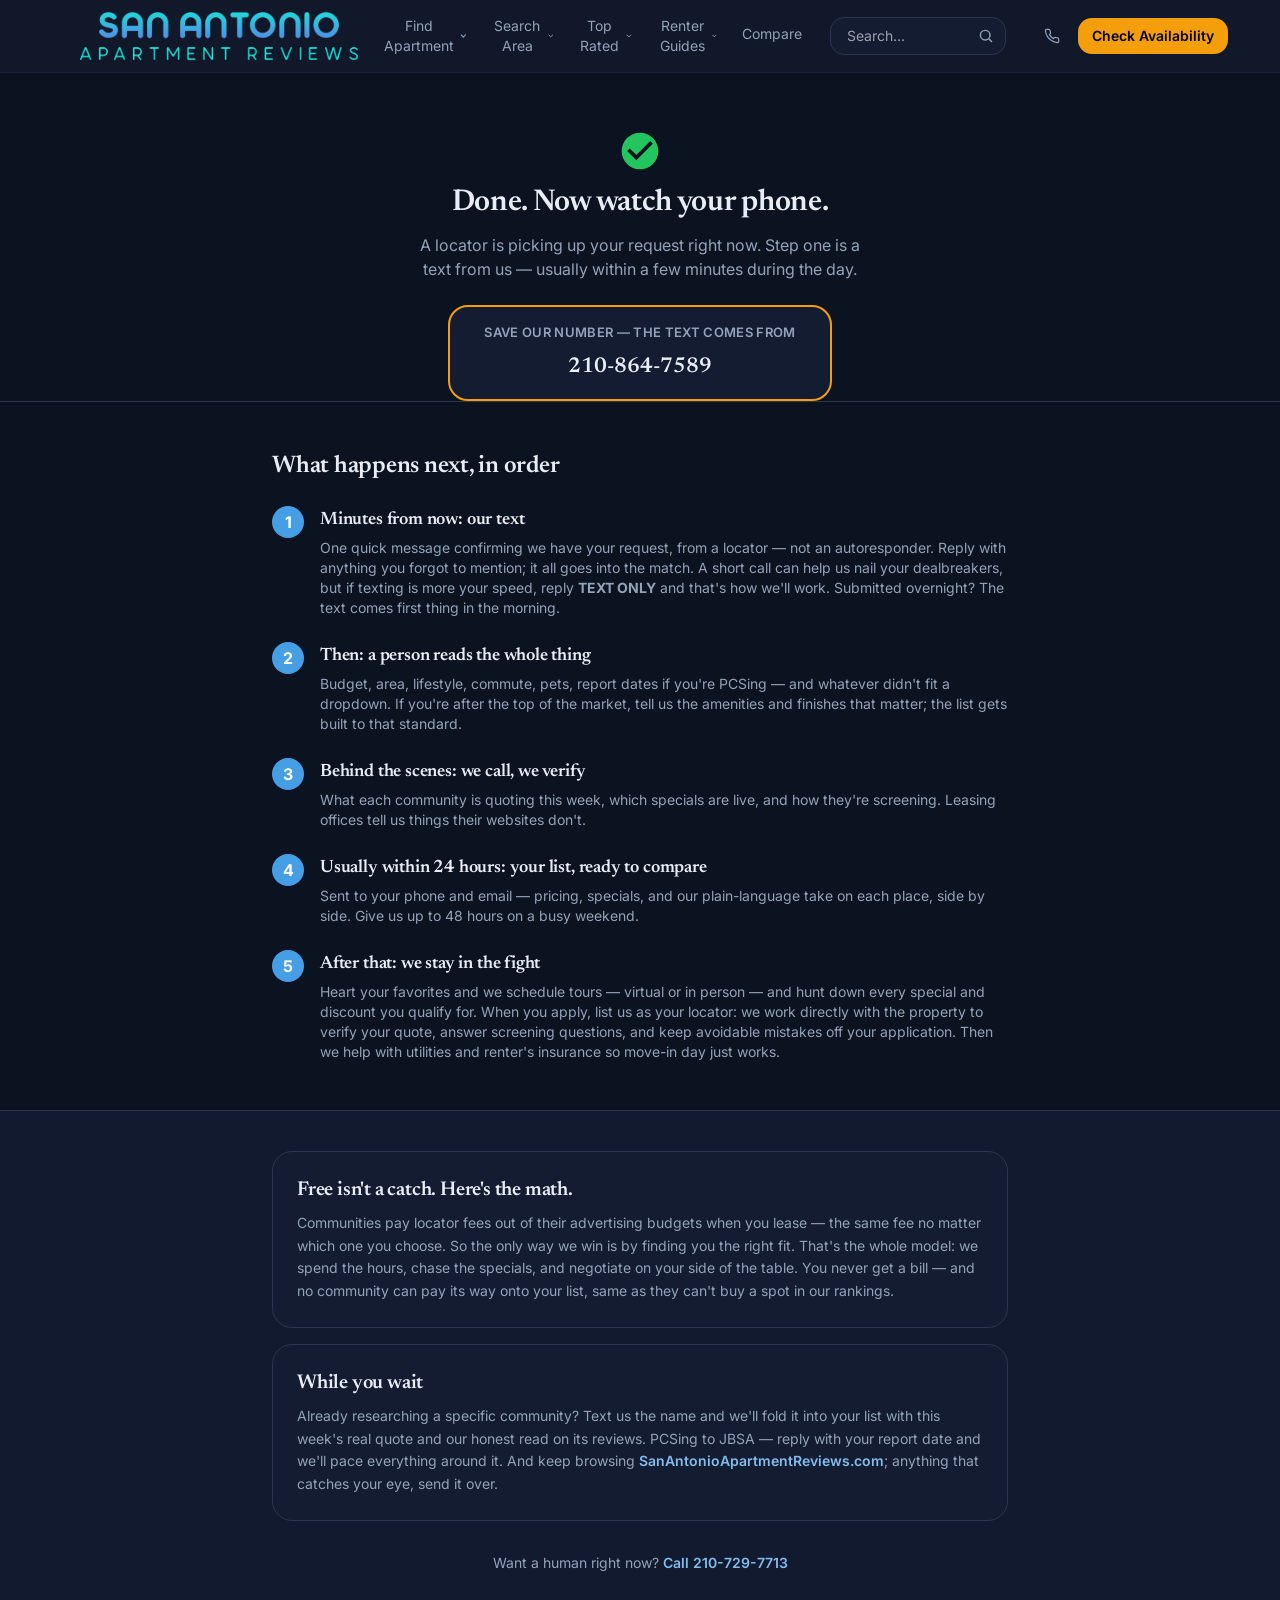
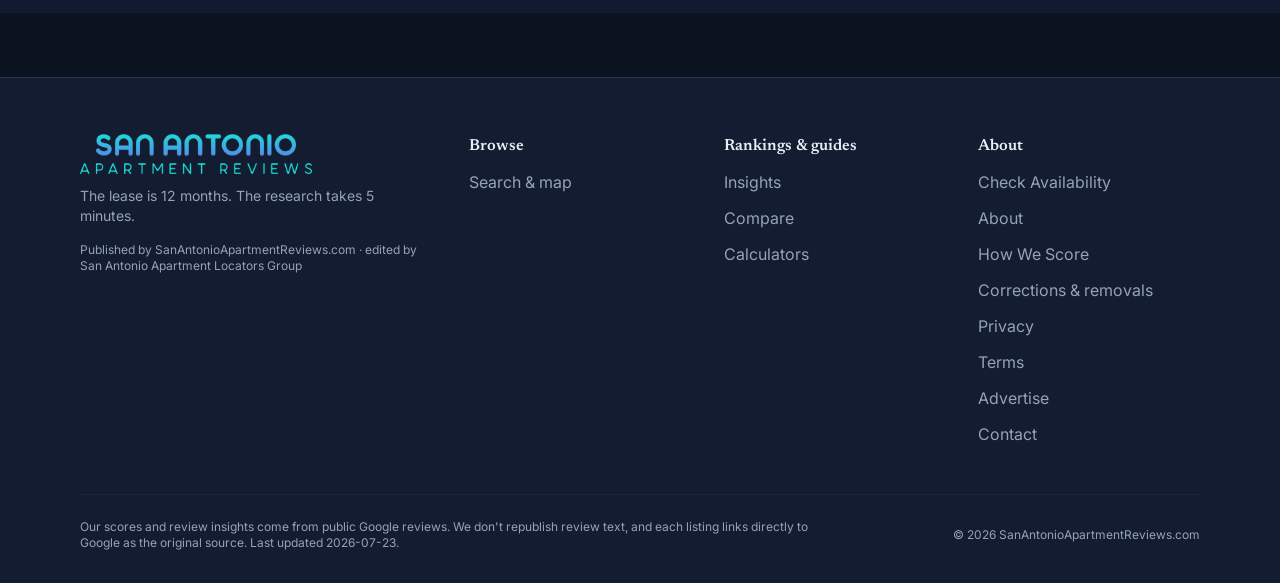
==== commit 2af50956: "Full trust-building thank-you page: exact next steps, save-our-number, advocacy Rebuilt /thank-you/ " ====
--- a/thank-you/index.html
+++ b/thank-you/index.html
@@ -3,8 +3,8 @@
 <head>
 <meta charset="utf-8">
 <meta name="viewport" content="width=device-width, initial-scale=1">
-<title>Got It — Your List Is in the Works | San Antonio Apartment Reviews</title>
-<meta name="description" content="Your apartment search request has been received. Your custom San Antonio list arrives within 24 hours.">
+<title>Done — Now Watch Your Phone | San Antonio Apartment Reviews</title>
+<meta name="description" content="Your request is with our San Antonio locating team. Here's exactly what happens next.">
 <link rel="canonical" href="https://form.sanantonioapartmentreviews.com/thank-you/">
 <link rel="icon" href="/images/favicon.png">
 <link rel="preconnect" href="https://fonts.googleapis.com"><link rel="preconnect" href="https://fonts.gstatic.com" crossorigin><link href="https://fonts.googleapis.com/css2?family=Inter:wght@400;500;600;700&family=Newsreader:wght@400;500;600;700&display=swap" rel="stylesheet">
@@ -64,7 +64,16 @@
   .lg\:text-\[2\.6rem\] { font-size: 2.6rem; }
 }
 </style>
-<meta name="robots" content="noindex">
+<meta name="robots" content="noindex, nofollow">
+
+<style>
+.savenum { display:flex; flex-wrap:wrap; align-items:center; justify-content:center; gap:.5rem 1rem;
+  background: rgb(var(--lp-surface-container)); border: 2px solid #f59e0b;
+  border-radius: var(--lp-radius-card,14px); padding: 1rem 1.25rem; }
+.savenum a { font-family: var(--lp-font-heading); font-weight: 600; font-size: 1.35rem;
+  color: rgb(var(--lp-on-surface)); text-decoration: none; white-space: nowrap; }
+.savenum a:hover { color: #f59e0b; }
+</style>
 </head>
 <body class="min-h-screen flex flex-col">
 <header class="lp-site-header sticky top-0 z-40 border-b border-outline/40 bg-surface-container/70 backdrop-blur-xl"> <div class="mx-auto flex max-w-6xl items-center justify-between gap-6 px-4 py-3"> <a href="https://sanantonioapartmentreviews.com/" class="flex shrink-0 items-center gap-2"> <img src="/images/logo.png" alt="San Antonio Apartment Reviews Guide" class="h-12 w-auto">  </a> <!-- Desktop nav. Kept intentionally lean (4-5 items): no Home (the logo covers it), tools fold
@@ -100,17 +109,42 @@
 </script>
 <main class="flex-1">
   <section class="border-b border-outline">
-    <div class="mx-auto max-w-2xl px-4 pt-14 pb-10 text-center">
+    <div class="mx-auto max-w-2xl px-4 pt-14 pb-9 text-center">
       <svg xmlns="http://www.w3.org/2000/svg" width="44" height="44" viewBox="0 0 24 24" fill="#22c55e" style="margin:0 auto 12px;display:block;"><path d="M12 2C6.48 2 2 6.48 2 12s4.48 10 10 10 10-4.48 10-10S17.52 2 12 2zm-2 15-5-5 1.41-1.41L10 14.17l7.59-7.59L19 8l-9 9z"/></svg>
-      <h1 class="serif text-3xl text-on-surface">Got it. Your list is in the works.</h1>
-      <p class="mx-auto mt-3 max-w-md text-on-surface-variant">We're building your San Antonio apartment list now.
-        You'll usually have it within 24 hours, and the whole service is free to you.</p>
+      <h1 class="serif text-3xl text-on-surface">Done. Now watch your phone.</h1>
+      <p class="mx-auto mt-3 max-w-md text-on-surface-variant">A locator is picking up your request right now.
+        Step one is a text from us &mdash; usually within a few minutes during the day.</p>
+      <div class="savenum mx-auto mt-6 max-w-sm">
+        <span class="w-full text-center text-[13px] font-semibold uppercase tracking-wide text-on-surface-variant">Save our number &mdash; the text comes from</span>
+        <a href="tel:210-864-7589">210-864-7589</a>
+      </div>
     </div>
   </section>
   <section class="mx-auto max-w-3xl px-4 py-12">
-    <ol class="space-y-6"><li class="flex gap-4"><span class="flex h-8 w-8 shrink-0 items-center justify-center rounded-full font-bold text-white" style="background:#469fe4">1</span><div><h3 class="serif text-lg text-on-surface">Matching your situation</h3><p class="mt-1 text-sm text-on-surface-variant">We run your details against screening criteria at 200+ San Antonio communities to find real matches — not maybes.</p></div></li><li class="flex gap-4"><span class="flex h-8 w-8 shrink-0 items-center justify-center rounded-full font-bold text-white" style="background:#469fe4">2</span><div><h3 class="serif text-lg text-on-surface">Your list arrives, usually within 24 hours</h3><p class="mt-1 text-sm text-on-surface-variant">Sent to your phone and email. Every place on it has already been checked against your situation, so you're not burning application fees on a coin flip.</p></div></li><li class="flex gap-4"><span class="flex h-8 w-8 shrink-0 items-center justify-center rounded-full font-bold text-white" style="background:#469fe4">3</span><div><h3 class="serif text-lg text-on-surface">Heart your favorites</h3><p class="mt-1 text-sm text-on-surface-variant">Tap the heart on any place you like and we take care of the rest: tours, applications, and follow-up all the way through move-in.</p></div></li></ol>
-    <p class="mt-10 text-center text-sm text-on-surface-variant">Need something sooner?
-      <a class="font-semibold text-primary-400 hover:underline" href="tel:210-729-7713">Call 210-729-7713</a></p>
+    <h2 class="serif text-2xl text-on-surface">What happens next, in order</h2>
+    <ol class="mt-6 space-y-6"><li class="flex gap-4"><span class="flex h-8 w-8 shrink-0 items-center justify-center rounded-full font-bold text-white" style="background:#469fe4">1</span><div><h2 class="serif text-lg text-on-surface">Minutes from now: our text</h2><p class="mt-1 text-sm text-on-surface-variant">One quick message confirming we have your request, from a locator &mdash; not an autoresponder. Reply with anything you forgot to mention; it all goes into the match. A short call can help us nail your dealbreakers, but if texting is more your speed, reply <b>TEXT ONLY</b> and that's how we'll work. Submitted overnight? The text comes first thing in the morning.</p></div></li><li class="flex gap-4"><span class="flex h-8 w-8 shrink-0 items-center justify-center rounded-full font-bold text-white" style="background:#469fe4">2</span><div><h2 class="serif text-lg text-on-surface">Then: a person reads the whole thing</h2><p class="mt-1 text-sm text-on-surface-variant">Budget, area, lifestyle, commute, pets, report dates if you're PCSing &mdash; and whatever didn't fit a dropdown. If you're after the top of the market, tell us the amenities and finishes that matter; the list gets built to that standard.</p></div></li><li class="flex gap-4"><span class="flex h-8 w-8 shrink-0 items-center justify-center rounded-full font-bold text-white" style="background:#469fe4">3</span><div><h2 class="serif text-lg text-on-surface">Behind the scenes: we call, we verify</h2><p class="mt-1 text-sm text-on-surface-variant">What each community is quoting this week, which specials are live, and how they're screening. Leasing offices tell us things their websites don't.</p></div></li><li class="flex gap-4"><span class="flex h-8 w-8 shrink-0 items-center justify-center rounded-full font-bold text-white" style="background:#469fe4">4</span><div><h2 class="serif text-lg text-on-surface">Usually within 24 hours: your list, ready to compare</h2><p class="mt-1 text-sm text-on-surface-variant">Sent to your phone and email &mdash; pricing, specials, and our plain-language take on each place, side by side. Give us up to 48 hours on a busy weekend.</p></div></li><li class="flex gap-4"><span class="flex h-8 w-8 shrink-0 items-center justify-center rounded-full font-bold text-white" style="background:#469fe4">5</span><div><h2 class="serif text-lg text-on-surface">After that: we stay in the fight</h2><p class="mt-1 text-sm text-on-surface-variant">Heart your favorites and we schedule tours &mdash; virtual or in person &mdash; and hunt down every special and discount you qualify for. When you apply, list us as your locator: we work directly with the property to verify your quote, answer screening questions, and keep avoidable mistakes off your application. Then we help with utilities and renter's insurance so move-in day just works.</p></div></li></ol>
+  </section>
+  <section class="border-t border-outline bg-surface-alt">
+    <div class="mx-auto max-w-3xl px-4 py-10">
+      <div class="sa-panel p-6">
+        <h2 class="serif text-xl text-on-surface">Free isn't a catch. Here's the math.</h2>
+        <p class="mt-2 text-sm leading-relaxed text-on-surface-variant">Communities pay locator fees out of their
+          advertising budgets when you lease &mdash; the same fee no matter which one you choose. So the only way
+          we win is by finding you the right fit. That's the whole model: we spend the hours, chase the
+          specials, and negotiate on your side of the table. You never get a bill &mdash; and no community
+          can pay its way onto your list, same as they can't buy a spot in our rankings.</p>
+      </div>
+      <div class="sa-panel mt-4 p-6">
+        <h2 class="serif text-xl text-on-surface">While you wait</h2>
+        <p class="mt-2 text-sm leading-relaxed text-on-surface-variant">Already researching a specific community?
+          Text us the name and we'll fold it into your list with this week's real quote and our honest read on
+          its reviews. PCSing to JBSA &mdash; reply with your report date and we'll pace everything around it.
+          And keep browsing <a class="font-semibold text-primary-400 hover:underline" href="https://sanantonioapartmentreviews.com/">SanAntonioApartmentReviews.com</a>;
+          anything that catches your eye, send it over.</p>
+      </div>
+      <p class="mt-8 text-center text-sm text-on-surface-variant">Want a human right now?
+        <a class="font-semibold text-primary-400 hover:underline" href="tel:210-729-7713">Call 210-729-7713</a></p>
+    </div>
   </section>
 </main>
 <footer class="mt-16 border-t border-outline bg-surface-container"> <div class="mx-auto max-w-6xl px-4 pt-14 pb-8"> <div class="grid gap-12 md:grid-cols-12"> <!-- Brand --> <div class="md:col-span-4"> <img src="/images/logo.png" alt="San Antonio Apartment Reviews Guide" class="mb-3 h-10 w-auto" loading="lazy"> <p class="max-w-sm text-sm text-on-surface-variant">The lease is 12 months. The research takes 5 minutes.</p> <p class="mt-4 text-xs text-on-surface-variant">
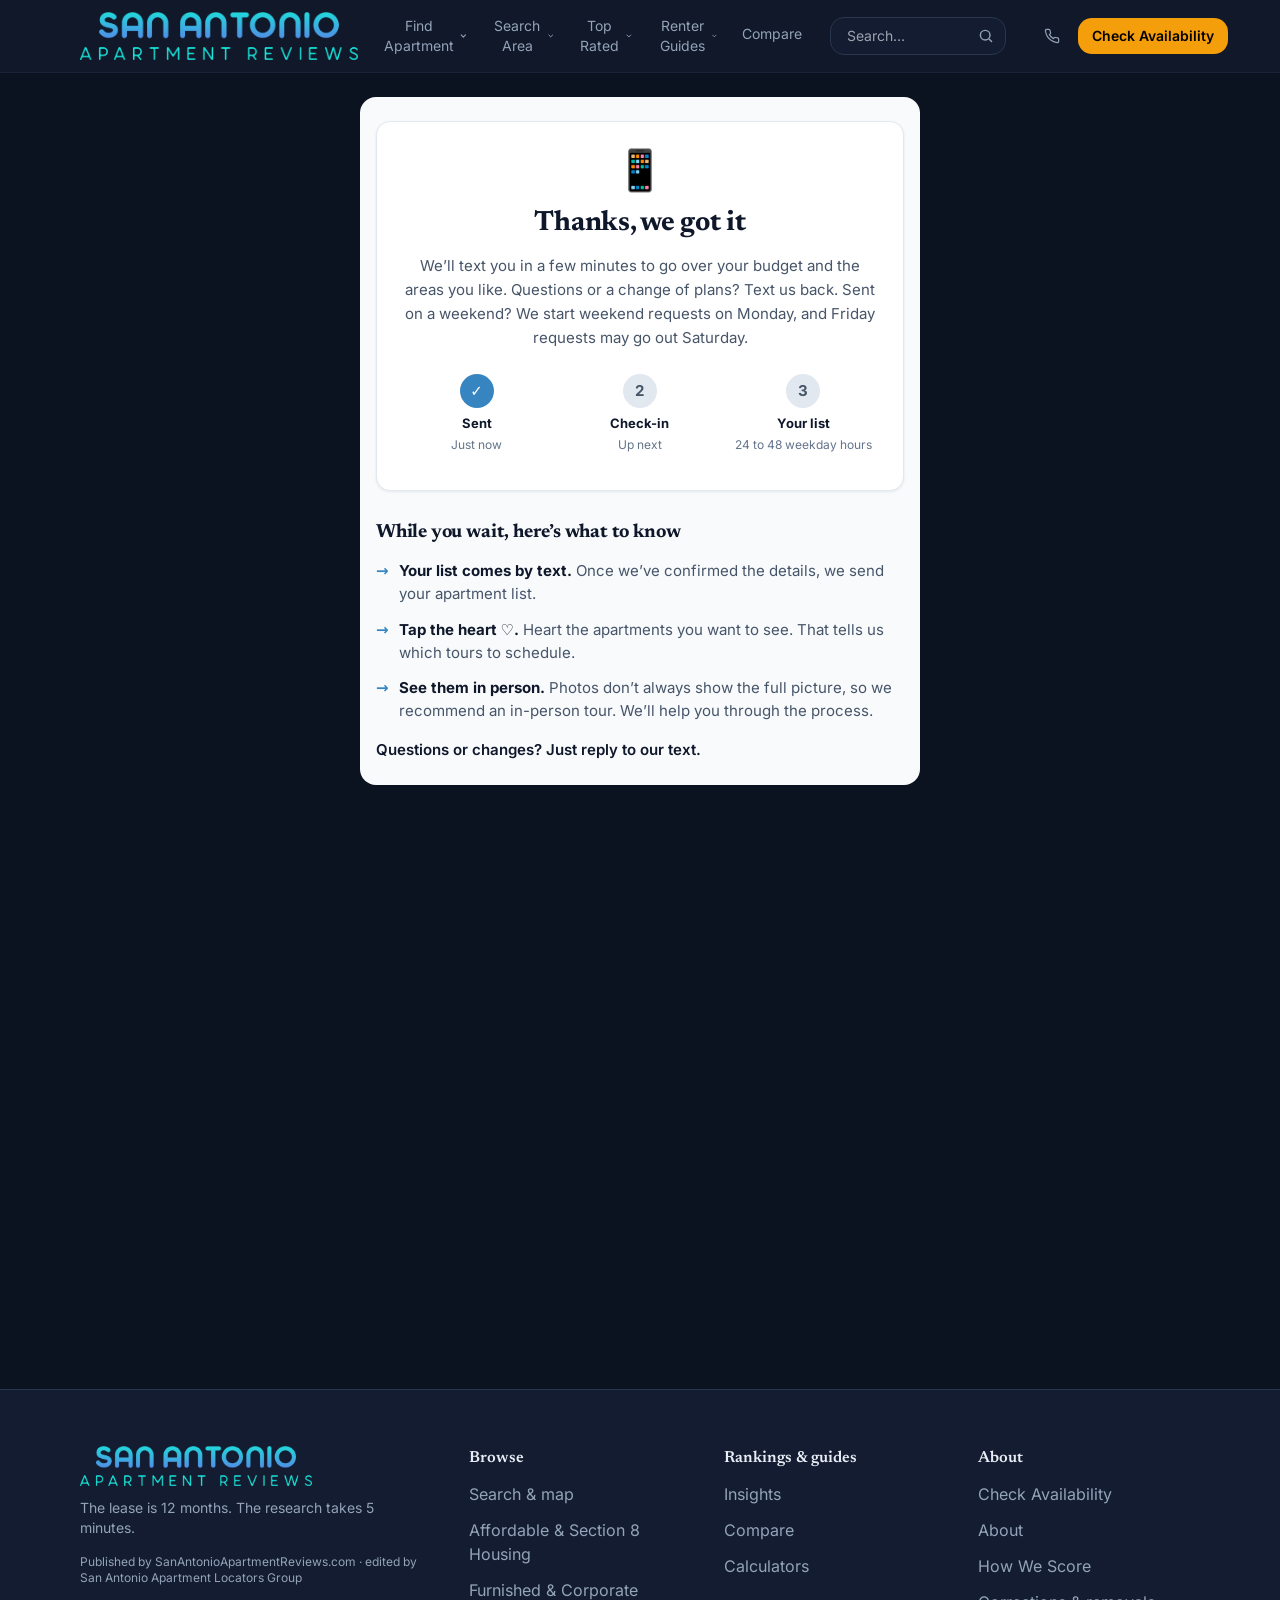
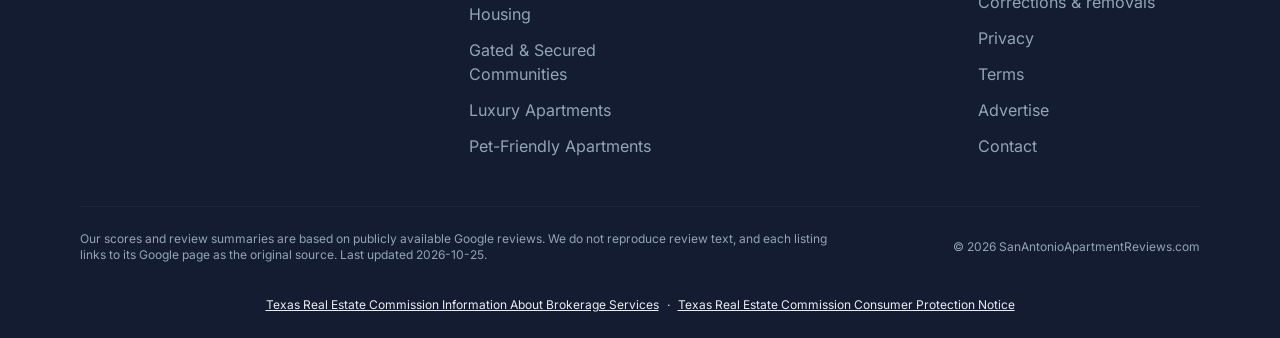
==== commit 5aaa1894: "Bring over the sca-sanantonio lead form The form page is now the secondchanceapartmentssanantonio.co" ====
--- a/thank-you/index.html
+++ b/thank-you/index.html
@@ -1,89 +1,5 @@
-<!doctype html>
-<html lang="en" data-preset="editorial" data-base="dark" data-hero="full-bleed" data-header="glass-overlay" data-cards="elevated" style="--lp-primary-50:246 250 254;--lp-primary-100:234 244 253;--lp-primary-200:209 231 250;--lp-primary-300:176 212 245;--lp-primary-400:131 188 238;--lp-primary-500:70 159 228;--lp-primary-600:55 133 192;--lp-primary-700:36 99 146;--lp-primary-800:30 88 132;--lp-primary-900:19 68 105;--lp-secondary-50:249 250 251;--lp-secondary-100:242 244 246;--lp-secondary-200:226 230 236;--lp-secondary-300:206 213 223;--lp-secondary-400:179 190 205;--lp-secondary-500:148 163 184;--lp-secondary-600:122 135 154;--lp-secondary-700:90 100 115;--lp-secondary-800:79 89 102;--lp-secondary-900:61 68 79;--lp-neutral-50:247 248 249;--lp-neutral-100:235 237 241;--lp-neutral-200:212 217 224;--lp-neutral-300:182 190 202;--lp-neutral-400:144 156 173;--lp-neutral-500:100 116 139;--lp-neutral-600:84 98 118;--lp-neutral-700:64 75 91;--lp-neutral-800:57 68 82;--lp-neutral-900:46 54 66;--lp-accent-50:255 250 245;--lp-accent-100:255 244 232;--lp-accent-200:254 231 205;--lp-accent-300:253 213 168;--lp-accent-400:250 189 115;--lp-accent-500:245 158 11;--lp-accent-600:205 130 0;--lp-accent-700:153 94 0;--lp-accent-800:137 82 0;--lp-accent-900:107 61 0;--lp-surface:11 18 32;--lp-surface-alt:17 26 46;--lp-surface-container:19 28 48;--lp-surface-container-high:27 39 64;--lp-on-surface:232 237 245;--lp-on-surface-variant:147 163 184;--lp-outline:42 54 80;--lp-outline-variant:27 39 64;--lp-accent:245 158 11;--lp-on-accent:0 0 0;--lp-brand:#469fe4;--lp-accent:#f59e0b;--lp-font:'Inter', system-ui, -apple-system, Segoe UI, Roboto, sans-serif;--lp-font-heading:'Newsreader', Georgia, serif;--lp-heading-weight:600;--lp-heading-tracking:-0.01em;--lp-text-display-desktop:48px;--lp-text-display-mobile:34px;--lp-text-display-tracking:-0.01em;--lp-text-h1-desktop:40px;--lp-text-h1-mobile:30px;--lp-text-h1-tracking:-0.01em;--lp-text-h2-desktop:28px;--lp-text-h2-mobile:23px;--lp-text-h2-tracking:0em;--lp-text-h3-desktop:22px;--lp-text-h3-mobile:19px;--lp-text-h3-tracking:0em;--lp-radius-sm:0.5rem;--lp-radius-md:1rem;--lp-radius-lg:1.5rem;--lp-radius-xl:2rem;--lp-radius-card:1.25rem;--lp-radius-btn:14px;--lp-radius-chip:9999px;--lp-shadow-card:0 8px 24px rgb(15 23 42 / 0.08);--lp-shadow-hover:0 16px 40px rgb(15 23 42 / 0.16);--lp-card-border:1px solid transparent;--lp-ghost-border:1px solid transparent;--lp-ghost-bg:rgb(var(--lp-surface-alt));--lp-ghost-bg-hover:rgb(var(--lp-surface-container-high));--lp-link-decoration:none;--lp-link-underline-color:transparent;--lp-signature:none;">
-<head>
-<meta charset="utf-8">
-<meta name="viewport" content="width=device-width, initial-scale=1">
-<title>Done — Now Watch Your Phone | San Antonio Apartment Reviews</title>
-<meta name="description" content="Your request is with our San Antonio locating team. Here's exactly what happens next.">
-<link rel="canonical" href="https://form.sanantonioapartmentreviews.com/thank-you/">
-<link rel="icon" href="/images/favicon.png">
-<link rel="preconnect" href="https://fonts.googleapis.com"><link rel="preconnect" href="https://fonts.gstatic.com" crossorigin><link href="https://fonts.googleapis.com/css2?family=Inter:wght@400;500;600;700&family=Newsreader:wght@400;500;600;700&display=swap" rel="stylesheet">
-<link rel="stylesheet" href="/css/site-a.css">
-<link rel="stylesheet" href="/css/site-b.css">
-<style>body{font-family:var(--lp-font)}</style>
-<style>
-/* utilities used by the form card that the compiled site CSS does not include */
-.border-slate-100 { border-color: #f1f5f9; }
-.border-slate-200 { border-color: #e2e8f0; }
-.h-7 { height: 1.75rem; }
-.rotate-180 { transform: rotate(180deg); }
-.space-y-3 > * + * { margin-top: .75rem; }
-.text-brand-black { color: #111827; }
-.text-slate-400 { color: #94a3b8; }
-.text-slate-500 { color: #64748b; }
-.text-slate-600 { color: #475569; }
-.text-slate-700 { color: #334155; }
-/* the card interior is a light island on a dark page: pin its own colors */
-.sa-card { background: #fff; border-radius: 1rem; overflow: hidden;
-  box-shadow: 0 16px 48px rgb(0 0 0 / .45); }
-.sa-card input, .sa-card select { background: #fff; color: #334155; font-family: var(--lp-font); }
-.sa-card input:focus, .sa-card select:focus { outline: none; border-color: #469fe4;
-  box-shadow: 0 0 0 3px rgb(70 159 228 / .25); }
-.sa-card input[type="checkbox"] { accent-color: #469fe4; }
-/* page chrome */
-.serif { font-family: var(--lp-font-heading); font-weight: var(--lp-heading-weight, 600);
-  letter-spacing: -0.01em; }
-.pain-item { display: flex; gap: .65rem; align-items: flex-start;
-  color: rgb(var(--lp-on-surface-variant)); font-size: 15px; line-height: 1.5; }
-.pain-item svg { flex-shrink: 0; margin-top: 3px; color: rgb(var(--lp-primary-400)); }
-.sa-panel { background: rgb(var(--lp-surface-container)); border: 1px solid rgb(var(--lp-outline));
-  border-radius: var(--lp-radius-card, 14px); }
-.stat-num { font-family: var(--lp-font-heading); font-size: 1.9rem; color: rgb(var(--lp-on-surface)); }
-/* utilities used on this page that the compiled site CSS does not include */
-.pt-5 { padding-top: 1.25rem; }
-.pb-10 { padding-bottom: 2.5rem; }
-.mt-9 { margin-top: 2.25rem; }
-.py-3\.5 { padding-top: .875rem; padding-bottom: .875rem; }
-.space-y-6 > * + * { margin-top: 1.5rem; }
-.text-\[13px\] { font-size: 13px; }
-.text-\[27px\] { font-size: 27px; }
-.leading-\[1\.15\] { line-height: 1.15; }
-.text-primary-400 { color: rgb(var(--lp-primary-400)); }
-@media (min-width: 640px) {
-  .sm\:pt-8 { padding-top: 2rem; }
-  .sm\:text-4xl { font-size: 2.25rem; line-height: 2.5rem; }
-  .sm\:text-base { font-size: 16px; line-height: 1.5rem; }
-}
-@media (min-width: 1024px) {
-  .lg\:block { display: block; }
-  .lg\:gap-12 { gap: 3rem; }
-  .lg\:justify-start { justify-content: flex-start; }
-  .lg\:mx-0 { margin-left: 0; margin-right: 0; }
-  .lg\:pb-14 { padding-bottom: 3.5rem; }
-  .lg\:text-left { text-align: left; }
-  .lg\:text-\[2\.6rem\] { font-size: 2.6rem; }
-}
-</style>
-<meta name="robots" content="noindex, nofollow">
-
-<style>
-.savenum { display:flex; flex-wrap:wrap; align-items:center; justify-content:center; gap:.5rem 1rem;
-  background: rgb(var(--lp-surface-container)); border: 2px solid #f59e0b;
-  border-radius: var(--lp-radius-card,14px); padding: 1rem 1.25rem; }
-.savenum a { font-family: var(--lp-font-heading); font-weight: 600; font-size: 1.35rem;
-  color: rgb(var(--lp-on-surface)); text-decoration: none; white-space: nowrap; }
-.savenum a:hover { color: #f59e0b; }
-</style>
-</head>
-<body class="min-h-screen flex flex-col">
-<header class="lp-site-header sticky top-0 z-40 border-b border-outline/40 bg-surface-container/70 backdrop-blur-xl"> <div class="mx-auto flex max-w-6xl items-center justify-between gap-6 px-4 py-3"> <a href="https://sanantonioapartmentreviews.com/" class="flex shrink-0 items-center gap-2"> <img src="/images/logo.png" alt="San Antonio Apartment Reviews Guide" class="h-12 w-auto">  </a> <!-- Desktop nav. Kept intentionally lean (4-5 items): no Home (the logo covers it), tools fold
-         into the guides dropdown, and About/Methodology live in the footer only. --> <nav class="hidden items-center gap-6 md:flex" aria-label="Primary"> <!-- Browse --> <div class="relative group"> <button type="button" class="inline-flex items-center gap-1 border-b-2 pb-0.5 text-sm transition-colors border-transparent text-on-surface-variant hover:text-primary-600" aria-haspopup="true">Find Apartment <svg class="h-3 w-3" viewBox="0 0 12 12" fill="none" aria-hidden="true"><path d="M3 4.5 6 7.5 9 4.5" stroke="currentColor" stroke-width="1.5" stroke-linecap="round" stroke-linejoin="round"/></svg></button> <div class="lp-menu invisible absolute left-0 top-full z-30 min-w-[16rem] p-2 opacity-0 transition-opacity duration-150 group-hover:visible group-hover:opacity-100 group-focus-within:visible group-focus-within:opacity-100"> <a href="https://sanantonioapartmentreviews.com/browse/" class="flex items-center justify-between rounded-btn px-3 py-2 text-sm font-semibold text-primary-600 hover:bg-primary-50">Search &amp; map <span aria-hidden="true">&rarr;</span></a> <div class="my-1 border-t border-outline-variant"></div>  <a href="https://sanantonioapartmentreviews.com/browse/?category=luxury-apartments" class="block rounded-btn px-3 py-2 text-sm text-on-surface-variant hover:bg-surface-alt hover:text-primary-700">Luxury Apartments</a><a href="https://sanantonioapartmentreviews.com/browse/?category=student-apartments" class="block rounded-btn px-3 py-2 text-sm text-on-surface-variant hover:bg-surface-alt hover:text-primary-700">Student Housing</a><a href="https://sanantonioapartmentreviews.com/browse/?category=senior-apartments" class="block rounded-btn px-3 py-2 text-sm text-on-surface-variant hover:bg-surface-alt hover:text-primary-700">Senior Living Apartments</a><a href="https://sanantonioapartmentreviews.com/browse/?category=affordable-housing" class="block rounded-btn px-3 py-2 text-sm text-on-surface-variant hover:bg-surface-alt hover:text-primary-700">Affordable &amp; Section 8 Housing</a><a href="https://sanantonioapartmentreviews.com/browse/?category=pet-friendly-apartments" class="block rounded-btn px-3 py-2 text-sm text-on-surface-variant hover:bg-surface-alt hover:text-primary-700">Pet-Friendly Apartments</a><a href="https://sanantonioapartmentreviews.com/browse/?category=gated-community" class="block rounded-btn px-3 py-2 text-sm text-on-surface-variant hover:bg-surface-alt hover:text-primary-700">Gated &amp; Secured Communities</a><a href="https://sanantonioapartmentreviews.com/browse/?category=furnished-corporate" class="block rounded-btn px-3 py-2 text-sm text-on-surface-variant hover:bg-surface-alt hover:text-primary-700">Furnished &amp; Corporate Housing</a> </div> </div> <!-- Cities (real city hubs; shown alongside Areas in the mixed case) --> <div class="relative group"> <button type="button" class="inline-flex items-center gap-1 border-b-2 pb-0.5 text-sm transition-colors border-transparent text-on-surface-variant hover:text-primary-600" aria-haspopup="true">Search Area <svg class="h-3 w-3" viewBox="0 0 12 12" fill="none" aria-hidden="true"><path d="M3 4.5 6 7.5 9 4.5" stroke="currentColor" stroke-width="1.5" stroke-linecap="round" stroke-linejoin="round"/></svg></button> <div class="lp-menu invisible absolute left-0 top-full z-30 min-w-[16rem] p-2 opacity-0 transition-opacity duration-150 group-hover:visible group-hover:opacity-100 group-focus-within:visible group-focus-within:opacity-100"> <a href="https://sanantonioapartmentreviews.com/san-antonio-tx/" class="block rounded-btn px-3 py-2 text-sm text-on-surface-variant hover:bg-surface-alt hover:text-primary-700">San Antonio, TX</a> </div> </div> <!-- Areas (region's own neighborhoods) -->  <!-- Best --> <div class="relative group"> <button type="button" class="inline-flex items-center gap-1 border-b-2 pb-0.5 text-sm transition-colors border-transparent text-on-surface-variant hover:text-primary-600" aria-haspopup="true">Top Rated <svg class="h-3 w-3" viewBox="0 0 12 12" fill="none" aria-hidden="true"><path d="M3 4.5 6 7.5 9 4.5" stroke="currentColor" stroke-width="1.5" stroke-linecap="round" stroke-linejoin="round"/></svg></button> <div class="lp-menu invisible absolute left-0 top-full z-30 min-w-[16rem] p-2 opacity-0 transition-opacity duration-150 group-hover:visible group-hover:opacity-100 group-focus-within:visible group-focus-within:opacity-100"> <a href="https://sanantonioapartmentreviews.com/san-antonio-tx/best/apartment-complexes/" class="block rounded-btn px-3 py-2 text-sm text-on-surface-variant hover:bg-surface-alt hover:text-primary-700">Best Apartments in San Antonio</a>  </div> </div> <!-- Content sections: ONE dropdown of section INDEX links (Guides / Tools / Resources / Glossary),
-           never the individual guide/tool titles. Parent label varied per site (navLabel('sections')). --> <div class="relative group"> <button type="button" class="inline-flex items-center gap-1 border-b-2 pb-0.5 text-sm transition-colors border-transparent text-on-surface-variant hover:text-primary-600" aria-haspopup="true">Renter Guides <svg class="h-3 w-3" viewBox="0 0 12 12" fill="none" aria-hidden="true"><path d="M3 4.5 6 7.5 9 4.5" stroke="currentColor" stroke-width="1.5" stroke-linecap="round" stroke-linejoin="round"/></svg></button> <div class="lp-menu invisible absolute left-0 top-full z-30 min-w-[16rem] p-2 opacity-0 transition-opacity duration-150 group-hover:visible group-hover:opacity-100 group-focus-within:visible group-focus-within:opacity-100"> <a href="https://sanantonioapartmentreviews.com/guide/" class="block rounded-btn px-3 py-2 text-sm text-on-surface-variant hover:bg-surface-alt hover:text-primary-700">Insights</a><a href="https://sanantonioapartmentreviews.com/tools/" class="block rounded-btn px-3 py-2 text-sm text-on-surface-variant hover:bg-surface-alt hover:text-primary-700">Calculators</a><a href="https://sanantonioapartmentreviews.com/resources/" class="block rounded-btn px-3 py-2 text-sm text-on-surface-variant hover:bg-surface-alt hover:text-primary-700">Links</a><a href="https://sanantonioapartmentreviews.com/glossary/" class="block rounded-btn px-3 py-2 text-sm text-on-surface-variant hover:bg-surface-alt hover:text-primary-700">Terms</a> </div> </div> <a href="https://sanantonioapartmentreviews.com/compare/" class="inline-flex items-center gap-1 border-b-2 pb-0.5 text-sm transition-colors border-transparent text-on-surface-variant hover:text-primary-600">Compare</a> <form action="https://sanantonioapartmentreviews.com/browse/" method="get" role="search" class="relative ml-1"> <label class="sr-only" for="lp-nav-search">Search businesses</label> <input id="lp-nav-search" type="search" name="q" placeholder="Search…" class="lp-input w-44 py-2 pl-4 pr-9 text-sm"> <svg class="pointer-events-none absolute right-3 top-1/2 h-4 w-4 -translate-y-1/2 text-on-surface-variant" viewBox="0 0 20 20" fill="none" aria-hidden="true"><circle cx="9" cy="9" r="6" stroke="currentColor" stroke-width="1.8"></circle><path d="m14 14 3 3" stroke="currentColor" stroke-width="1.8" stroke-linecap="round"></path></svg> </form> <div class="ml-1 flex items-center gap-2"> <a href="tel:210-729-7713" aria-label="Call" class="flex h-9 w-9 items-center justify-center rounded-full text-on-surface-variant transition-colors hover:bg-surface-alt hover:text-primary-600"> <svg class="h-4 w-4" viewBox="0 0 24 24" fill="none" stroke="currentColor" stroke-width="1.8" stroke-linecap="round" stroke-linejoin="round" aria-hidden="true"><path d="M22 16.92v3a2 2 0 0 1-2.18 2 19.79 19.79 0 0 1-8.63-3.07 19.5 19.5 0 0 1-6-6 19.79 19.79 0 0 1-3.07-8.67A2 2 0 0 1 4.11 2h3a2 2 0 0 1 2 1.72c.13.96.36 1.9.7 2.81a2 2 0 0 1-.45 2.11L8.09 9.91a16 16 0 0 0 6 6l1.27-1.27a2 2 0 0 1 2.11-.45c.9.34 1.85.57 2.81.7A2 2 0 0 1 22 16.92Z"></path></svg> </a>  <a href="#get-list" class="lp-accent-bg text-on-accent whitespace-nowrap rounded-btn px-3.5 py-2 text-sm font-semibold">Check Availability</a> </div> </nav> <!-- Mobile menu: full-screen sheet. <details> keeps it working with no JS; the burger swaps to
-         an X via CSS on [open]. The panel is ABSOLUTE (top-full), not fixed: the header's
-         backdrop-blur creates a containing block for fixed descendants, so position:fixed would
-         resolve against the header box, not the viewport. Anchoring to the header (itself
-         fixed/sticky at top-0) gives the same full-screen result reliably. --> <details class="lp-mnav md:hidden"> <summary class="lp-btn-ghost flex cursor-pointer list-none p-2 text-on-surface-variant" aria-label="Menu"> <svg class="lp-mnav-burger h-5 w-5" viewBox="0 0 24 24" fill="none" aria-hidden="true"><path d="M4 7h16M4 12h16M4 17h16" stroke="currentColor" stroke-width="1.8" stroke-linecap="round"></path></svg> <svg class="lp-mnav-close hidden h-5 w-5" viewBox="0 0 24 24" fill="none" aria-hidden="true"><path d="m6 6 12 12M18 6 6 18" stroke="currentColor" stroke-width="1.8" stroke-linecap="round"></path></svg> <span class="sr-only">Menu</span> </summary> <div class="lp-mnav-panel absolute inset-x-0 top-full z-40 overflow-y-auto overscroll-contain border-t border-outline bg-surface-container"> <div class="mx-auto max-w-6xl px-4 pb-8 pt-4"> <form action="https://sanantonioapartmentreviews.com/browse/" method="get" role="search" class="relative mb-2"> <label class="sr-only" for="lp-mnav-search">Search businesses</label> <input id="lp-mnav-search" type="search" name="q" placeholder="Search businesses…" class="lp-input w-full py-3 pl-4 pr-11 text-base"> <svg class="pointer-events-none absolute right-4 top-1/2 h-5 w-5 -translate-y-1/2 text-on-surface-variant" viewBox="0 0 20 20" fill="none" aria-hidden="true"><circle cx="9" cy="9" r="6" stroke="currentColor" stroke-width="1.8"></circle><path d="m14 14 3 3" stroke="currentColor" stroke-width="1.8" stroke-linecap="round"></path></svg> </form> <div class="mb-3 flex gap-2"> <a href="#get-list" class="lp-accent-bg text-on-accent flex-1 rounded-btn px-4 py-3 text-center text-base font-semibold">Check Availability</a> <a href="tel:210-729-7713" class="flex items-center justify-center rounded-btn border border-outline px-4 py-3 text-base font-medium text-on-surface">Call</a> </div> <nav class="divide-y divide-outline-variant" aria-label="Mobile"> <a href="https://sanantonioapartmentreviews.com/" class="flex items-center px-1 py-3 text-base font-medium text-on-surface">Home</a> <a href="https://sanantonioapartmentreviews.com/browse/" class="flex items-center px-1 py-3 text-base font-medium text-on-surface">Browse &amp; map</a> <details class="lp-mnav-group"> <summary class="flex cursor-pointer list-none items-center justify-between px-1 py-3 text-base font-medium text-on-surface">Find Apartment <svg class="lp-mnav-chev h-4 w-4 shrink-0 text-on-surface-variant transition-transform duration-150" viewBox="0 0 12 12" fill="none" aria-hidden="true"><path d="M3 4.5 6 7.5 9 4.5" stroke="currentColor" stroke-width="1.5" stroke-linecap="round" stroke-linejoin="round"/></svg></summary> <div class="pb-3">  <a href="https://sanantonioapartmentreviews.com/browse/?category=luxury-apartments" class="block rounded-btn px-3 py-2.5 text-[15px] text-on-surface-variant hover:bg-surface-alt hover:text-primary-700">Luxury Apartments</a><a href="https://sanantonioapartmentreviews.com/browse/?category=student-apartments" class="block rounded-btn px-3 py-2.5 text-[15px] text-on-surface-variant hover:bg-surface-alt hover:text-primary-700">Student Housing</a><a href="https://sanantonioapartmentreviews.com/browse/?category=senior-apartments" class="block rounded-btn px-3 py-2.5 text-[15px] text-on-surface-variant hover:bg-surface-alt hover:text-primary-700">Senior Living Apartments</a><a href="https://sanantonioapartmentreviews.com/browse/?category=affordable-housing" class="block rounded-btn px-3 py-2.5 text-[15px] text-on-surface-variant hover:bg-surface-alt hover:text-primary-700">Affordable &amp; Section 8 Housing</a><a href="https://sanantonioapartmentreviews.com/browse/?category=pet-friendly-apartments" class="block rounded-btn px-3 py-2.5 text-[15px] text-on-surface-variant hover:bg-surface-alt hover:text-primary-700">Pet-Friendly Apartments</a><a href="https://sanantonioapartmentreviews.com/browse/?category=gated-community" class="block rounded-btn px-3 py-2.5 text-[15px] text-on-surface-variant hover:bg-surface-alt hover:text-primary-700">Gated &amp; Secured Communities</a><a href="https://sanantonioapartmentreviews.com/browse/?category=furnished-corporate" class="block rounded-btn px-3 py-2.5 text-[15px] text-on-surface-variant hover:bg-surface-alt hover:text-primary-700">Furnished &amp; Corporate Housing</a> </div> </details> <details class="lp-mnav-group"> <summary class="flex cursor-pointer list-none items-center justify-between px-1 py-3 text-base font-medium text-on-surface">Search Area <svg class="lp-mnav-chev h-4 w-4 shrink-0 text-on-surface-variant transition-transform duration-150" viewBox="0 0 12 12" fill="none" aria-hidden="true"><path d="M3 4.5 6 7.5 9 4.5" stroke="currentColor" stroke-width="1.5" stroke-linecap="round" stroke-linejoin="round"/></svg></summary> <div class="pb-3"> <a href="https://sanantonioapartmentreviews.com/san-antonio-tx/" class="block rounded-btn px-3 py-2.5 text-[15px] text-on-surface-variant hover:bg-surface-alt hover:text-primary-700">San Antonio, TX</a> </div> </details>   <details class="lp-mnav-group"> <summary class="flex cursor-pointer list-none items-center justify-between px-1 py-3 text-base font-medium text-on-surface">Renter Guides <svg class="lp-mnav-chev h-4 w-4 shrink-0 text-on-surface-variant transition-transform duration-150" viewBox="0 0 12 12" fill="none" aria-hidden="true"><path d="M3 4.5 6 7.5 9 4.5" stroke="currentColor" stroke-width="1.5" stroke-linecap="round" stroke-linejoin="round"/></svg></summary> <div class="pb-3"> <a href="https://sanantonioapartmentreviews.com/guide/" class="block rounded-btn px-3 py-2.5 text-[15px] text-on-surface-variant hover:bg-surface-alt hover:text-primary-700">Insights</a><a href="https://sanantonioapartmentreviews.com/tools/" class="block rounded-btn px-3 py-2.5 text-[15px] text-on-surface-variant hover:bg-surface-alt hover:text-primary-700">Calculators</a><a href="https://sanantonioapartmentreviews.com/resources/" class="block rounded-btn px-3 py-2.5 text-[15px] text-on-surface-variant hover:bg-surface-alt hover:text-primary-700">Links</a><a href="https://sanantonioapartmentreviews.com/glossary/" class="block rounded-btn px-3 py-2.5 text-[15px] text-on-surface-variant hover:bg-surface-alt hover:text-primary-700">Terms</a> </div> </details> <a href="https://sanantonioapartmentreviews.com/compare/" class="flex items-center px-1 py-3 text-base font-medium text-on-surface">Compare</a> </nav> </div> </div> </details> </div> </header>
-<script>
+<!DOCTYPE html><html lang="en" data-preset="editorial" data-base="dark" data-hero="full-bleed" data-header="glass-overlay" data-cards="elevated" style="--lp-primary-50:246 250 254;--lp-primary-100:234 244 253;--lp-primary-200:209 231 250;--lp-primary-300:176 212 245;--lp-primary-400:131 188 238;--lp-primary-500:70 159 228;--lp-primary-600:55 133 192;--lp-primary-700:36 99 146;--lp-primary-800:30 88 132;--lp-primary-900:19 68 105;--lp-secondary-50:249 250 251;--lp-secondary-100:242 244 246;--lp-secondary-200:226 230 236;--lp-secondary-300:206 213 223;--lp-secondary-400:179 190 205;--lp-secondary-500:148 163 184;--lp-secondary-600:122 135 154;--lp-secondary-700:90 100 115;--lp-secondary-800:79 89 102;--lp-secondary-900:61 68 79;--lp-neutral-50:247 248 249;--lp-neutral-100:235 237 241;--lp-neutral-200:212 217 224;--lp-neutral-300:182 190 202;--lp-neutral-400:144 156 173;--lp-neutral-500:100 116 139;--lp-neutral-600:84 98 118;--lp-neutral-700:64 75 91;--lp-neutral-800:57 68 82;--lp-neutral-900:46 54 66;--lp-accent-50:255 250 245;--lp-accent-100:255 244 232;--lp-accent-200:254 231 205;--lp-accent-300:253 213 168;--lp-accent-400:250 189 115;--lp-accent-500:245 158 11;--lp-accent-600:205 130 0;--lp-accent-700:153 94 0;--lp-accent-800:137 82 0;--lp-accent-900:107 61 0;--lp-surface:11 18 32;--lp-surface-alt:17 26 46;--lp-surface-container:19 28 48;--lp-surface-container-high:27 39 64;--lp-on-surface:232 237 245;--lp-on-surface-variant:147 163 184;--lp-outline:42 54 80;--lp-outline-variant:27 39 64;--lp-accent:245 158 11;--lp-on-accent:0 0 0;--lp-brand:#469fe4;--lp-accent:#f59e0b;--lp-font:'Inter', system-ui, -apple-system, Segoe UI, Roboto, sans-serif;--lp-font-heading:'Newsreader', Georgia, serif;--lp-heading-weight:600;--lp-heading-tracking:-0.01em;--lp-text-display-desktop:48px;--lp-text-display-mobile:34px;--lp-text-display-tracking:-0.01em;--lp-text-h1-desktop:40px;--lp-text-h1-mobile:30px;--lp-text-h1-tracking:-0.01em;--lp-text-h2-desktop:28px;--lp-text-h2-mobile:23px;--lp-text-h2-tracking:0em;--lp-text-h3-desktop:22px;--lp-text-h3-mobile:19px;--lp-text-h3-tracking:0em;--lp-radius-sm:0.5rem;--lp-radius-md:1rem;--lp-radius-lg:1.5rem;--lp-radius-xl:2rem;--lp-radius-card:1.25rem;--lp-radius-btn:14px;--lp-radius-chip:9999px;--lp-shadow-card:0 8px 24px rgb(15 23 42 / 0.08);--lp-shadow-hover:0 16px 40px rgb(15 23 42 / 0.16);--lp-card-border:1px solid transparent;--lp-ghost-border:1px solid transparent;--lp-ghost-bg:rgb(var(--lp-surface-alt));--lp-ghost-bg-hover:rgb(var(--lp-surface-container-high));--lp-link-decoration:none;--lp-link-underline-color:transparent;--lp-signature:none;"> <head><script src="/sca-dropdown-validation.js"></script><script src="/guest-card-copy-v1.js"></script><meta charset="utf-8"><meta name="viewport" content="width=device-width, initial-scale=1"><title>Thank You | San Antonio Apartment Reviews</title><meta name="robots" content="noindex, nofollow"><link rel="icon" href="/images/brand/favicon.png"><link rel="preload" href="/fonts/newsreader-latin.woff2" as="font" type="font/woff2" crossorigin><style>@font-face{font-family:'Inter';font-style:normal;font-weight:400 700;font-display:swap;src:url(/fonts/inter-cyrillic-ext.woff2) format('woff2');unicode-range:U+0460-052F, U+1C80-1C8A, U+20B4, U+2DE0-2DFF, U+A640-A69F, U+FE2E-FE2F}@font-face{font-family:'Inter';font-style:normal;font-weight:400 700;font-display:swap;src:url(/fonts/inter-cyrillic.woff2) format('woff2');unicode-range:U+0301, U+0400-045F, U+0490-0491, U+04B0-04B1, U+2116}@font-face{font-family:'Inter';font-style:normal;font-weight:400 700;font-display:swap;src:url(/fonts/inter-greek-ext.woff2) format('woff2');unicode-range:U+1F00-1FFF}@font-face{font-family:'Inter';font-style:normal;font-weight:400 700;font-display:swap;src:url(/fonts/inter-greek.woff2) format('woff2');unicode-range:U+0370-0377, U+037A-037F, U+0384-038A, U+038C, U+038E-03A1, U+03A3-03FF}@font-face{font-family:'Inter';font-style:normal;font-weight:400 700;font-display:swap;src:url(/fonts/inter-vietnamese.woff2) format('woff2');unicode-range:U+0102-0103, U+0110-0111, U+0128-0129, U+0168-0169, U+01A0-01A1, U+01AF-01B0, U+0300-0301, U+0303-0304, U+0308-0309, U+0323, U+0329, U+1EA0-1EF9, U+20AB}@font-face{font-family:'Inter';font-style:normal;font-weight:400 700;font-display:swap;src:url(/fonts/inter-latin-ext.woff2) format('woff2');unicode-range:U+0100-02BA, U+02BD-02C5, U+02C7-02CC, U+02CE-02D7, U+02DD-02FF, U+0304, U+0308, U+0329, U+1D00-1DBF, U+1E00-1E9F, U+1EF2-1EFF, U+2020, U+20A0-20AB, U+20AD-20C4, U+2113, U+2C60-2C7F, U+A720-A7FF}@font-face{font-family:'Inter';font-style:normal;font-weight:400 700;font-display:swap;src:url(/fonts/inter-latin.woff2) format('woff2');unicode-range:U+0000-00FF, U+0131, U+0152-0153, U+02BB-02BC, U+02C6, U+02DA, U+02DC, U+0304, U+0308, U+0329, U+2000-206F, U+20AC, U+2122, U+2191, U+2193, U+2212, U+2215, U+FEFF, U+FFFD}@font-face{font-family:'Newsreader';font-style:normal;font-weight:400 700;font-display:swap;src:url(/fonts/newsreader-vietnamese.woff2) format('woff2');unicode-range:U+0102-0103, U+0110-0111, U+0128-0129, U+0168-0169, U+01A0-01A1, U+01AF-01B0, U+0300-0301, U+0303-0304, U+0308-0309, U+0323, U+0329, U+1EA0-1EF9, U+20AB}@font-face{font-family:'Newsreader';font-style:normal;font-weight:400 700;font-display:swap;src:url(/fonts/newsreader-latin-ext.woff2) format('woff2');unicode-range:U+0100-02BA, U+02BD-02C5, U+02C7-02CC, U+02CE-02D7, U+02DD-02FF, U+0304, U+0308, U+0329, U+1D00-1DBF, U+1E00-1E9F, U+1EF2-1EFF, U+2020, U+20A0-20AB, U+20AD-20C4, U+2113, U+2C60-2C7F, U+A720-A7FF}@font-face{font-family:'Newsreader';font-style:normal;font-weight:400 700;font-display:swap;src:url(/fonts/newsreader-latin.woff2) format('woff2');unicode-range:U+0000-00FF, U+0131, U+0152-0153, U+02BB-02BC, U+02C6, U+02DA, U+02DC, U+0304, U+0308, U+0329, U+2000-206F, U+20AC, U+2122, U+2191, U+2193, U+2212, U+2215, U+FEFF, U+FFFD}body{font-family:var(--lp-font)}</style><link rel="stylesheet" href="/_astro/_slug_.DKleUQVp.css">
+<link rel="stylesheet" href="/_astro/_slug_.DHAsNsK3.css"><link rel="stylesheet" href="/css/form.css"><style>#step1,#step2,#step3{scroll-margin-top:112px}.bca .sas-card{color-scheme:light}.bca .sas-card input:not([type=checkbox]),.bca .sas-card select{background-color:#fff;color:#334155}@media (max-width:767px){header.lp-site-header img{height:auto;max-width:calc(100vw - 96px)}}</style></head><body class="min-h-screen flex flex-col"><header class="lp-site-header sticky top-0 z-40 border-b border-outline/40 bg-surface-container/70 backdrop-blur-xl"> <div class="mx-auto flex max-w-6xl items-center justify-between gap-6 px-4 py-3"> <a href="https://sanantonioapartmentreviews.com/" class="flex shrink-0 items-center gap-2"> <img src="/images/brand/logo.png" alt="Greater San Antonio Apartment Complex Guide" class="h-12 w-auto">  </a>  <nav class="hidden items-center gap-6 md:flex" aria-label="Primary">  <div class="relative group"> <button type="button" class="inline-flex items-center gap-1 border-b-2 pb-0.5 text-sm transition-colors border-transparent text-on-surface-variant hover:text-primary-600" aria-haspopup="true">Find Apartment <svg class="h-3 w-3" viewBox="0 0 12 12" fill="none" aria-hidden="true"><path d="M3 4.5 6 7.5 9 4.5" stroke="currentColor" stroke-width="1.5" stroke-linecap="round" stroke-linejoin="round"/></svg></button> <div class="lp-menu invisible absolute left-0 top-full z-30 max-h-[70vh] min-w-[16rem] overflow-y-auto p-2 opacity-0 transition-opacity duration-150 group-hover:visible group-hover:opacity-100 group-focus-within:visible group-focus-within:opacity-100"> <a href="https://sanantonioapartmentreviews.com/browse/" class="flex items-center justify-between rounded-btn px-3 py-2 text-sm font-semibold text-primary-600 hover:bg-primary-50">Search &amp; map <span aria-hidden="true">&rarr;</span></a> <div class="my-1 border-t border-outline-variant"></div> <a href="https://sanantonioapartmentreviews.com/category/affordable-housing/" class="block rounded-btn px-3 py-2 text-sm text-on-surface-variant hover:bg-surface-alt hover:text-primary-700">Affordable &amp; Section 8 Housing</a><a href="https://sanantonioapartmentreviews.com/category/furnished-corporate/" class="block rounded-btn px-3 py-2 text-sm text-on-surface-variant hover:bg-surface-alt hover:text-primary-700">Furnished &amp; Corporate Housing</a><a href="https://sanantonioapartmentreviews.com/category/gated-community/" class="block rounded-btn px-3 py-2 text-sm text-on-surface-variant hover:bg-surface-alt hover:text-primary-700">Gated &amp; Secured Communities</a><a href="https://sanantonioapartmentreviews.com/category/luxury-apartments/" class="block rounded-btn px-3 py-2 text-sm text-on-surface-variant hover:bg-surface-alt hover:text-primary-700">Luxury Apartments</a><a href="https://sanantonioapartmentreviews.com/category/pet-friendly-apartments/" class="block rounded-btn px-3 py-2 text-sm text-on-surface-variant hover:bg-surface-alt hover:text-primary-700">Pet-Friendly Apartments</a><a href="https://sanantonioapartmentreviews.com/category/senior-apartments/" class="block rounded-btn px-3 py-2 text-sm text-on-surface-variant hover:bg-surface-alt hover:text-primary-700">Senior Living Apartments</a><a href="https://sanantonioapartmentreviews.com/category/student-apartments/" class="block rounded-btn px-3 py-2 text-sm text-on-surface-variant hover:bg-surface-alt hover:text-primary-700">Student Housing</a>  </div> </div>  <div class="relative group"> <button type="button" class="inline-flex items-center gap-1 border-b-2 pb-0.5 text-sm transition-colors border-transparent text-on-surface-variant hover:text-primary-600" aria-haspopup="true">Search Area <svg class="h-3 w-3" viewBox="0 0 12 12" fill="none" aria-hidden="true"><path d="M3 4.5 6 7.5 9 4.5" stroke="currentColor" stroke-width="1.5" stroke-linecap="round" stroke-linejoin="round"/></svg></button> <div class="lp-menu invisible absolute left-0 top-full z-30 max-h-[70vh] min-w-[16rem] overflow-y-auto p-2 opacity-0 transition-opacity duration-150 group-hover:visible group-hover:opacity-100 group-focus-within:visible group-focus-within:opacity-100"> <a href="https://sanantonioapartmentreviews.com/san-antonio-tx/" class="block rounded-btn px-3 py-2 text-sm text-on-surface-variant hover:bg-surface-alt hover:text-primary-700">San Antonio, TX</a><a href="https://sanantonioapartmentreviews.com/leon-valley/" class="block rounded-btn px-3 py-2 text-sm text-on-surface-variant hover:bg-surface-alt hover:text-primary-700">Leon Valley</a> <div class="my-1 border-t border-outline-variant"></div> <a href="https://sanantonioapartmentreviews.com/locations/" class="flex items-center justify-between rounded-btn px-3 py-2 text-sm font-semibold text-primary-600 hover:bg-primary-50">All locations <span aria-hidden="true">&rarr;</span></a> </div> </div>    <div class="relative group"> <button type="button" class="inline-flex items-center gap-1 border-b-2 pb-0.5 text-sm transition-colors border-transparent text-on-surface-variant hover:text-primary-600" aria-haspopup="true">Top Rated <svg class="h-3 w-3" viewBox="0 0 12 12" fill="none" aria-hidden="true"><path d="M3 4.5 6 7.5 9 4.5" stroke="currentColor" stroke-width="1.5" stroke-linecap="round" stroke-linejoin="round"/></svg></button> <div class="lp-menu invisible absolute left-0 top-full z-30 max-h-[70vh] min-w-[16rem] overflow-y-auto p-2 opacity-0 transition-opacity duration-150 group-hover:visible group-hover:opacity-100 group-focus-within:visible group-focus-within:opacity-100"> <a href="https://sanantonioapartmentreviews.com/san-antonio-tx/best/apartment-complexes/" class="block rounded-btn px-3 py-2 text-sm text-on-surface-variant hover:bg-surface-alt hover:text-primary-700">Best Apartments in San Antonio</a> <div class="my-1 border-t border-outline-variant"></div> <a href="https://sanantonioapartmentreviews.com/best/" class="flex items-center justify-between rounded-btn px-3 py-2 text-sm font-semibold text-primary-600 hover:bg-primary-50">All rankings <span aria-hidden="true">&rarr;</span></a> </div> </div>  <div class="relative group"> <button type="button" class="inline-flex items-center gap-1 border-b-2 pb-0.5 text-sm transition-colors border-transparent text-on-surface-variant hover:text-primary-600" aria-haspopup="true">Renter Guides <svg class="h-3 w-3" viewBox="0 0 12 12" fill="none" aria-hidden="true"><path d="M3 4.5 6 7.5 9 4.5" stroke="currentColor" stroke-width="1.5" stroke-linecap="round" stroke-linejoin="round"/></svg></button> <div class="lp-menu invisible absolute left-0 top-full z-30 max-h-[70vh] min-w-[16rem] overflow-y-auto p-2 opacity-0 transition-opacity duration-150 group-hover:visible group-hover:opacity-100 group-focus-within:visible group-focus-within:opacity-100"> <a href="https://sanantonioapartmentreviews.com/guide/" class="block rounded-btn px-3 py-2 text-sm text-on-surface-variant hover:bg-surface-alt hover:text-primary-700">Insights</a><a href="https://sanantonioapartmentreviews.com/tools/" class="block rounded-btn px-3 py-2 text-sm text-on-surface-variant hover:bg-surface-alt hover:text-primary-700">Calculators</a><a href="https://sanantonioapartmentreviews.com/resources/" class="block rounded-btn px-3 py-2 text-sm text-on-surface-variant hover:bg-surface-alt hover:text-primary-700">Links</a><a href="https://sanantonioapartmentreviews.com/glossary/" class="block rounded-btn px-3 py-2 text-sm text-on-surface-variant hover:bg-surface-alt hover:text-primary-700">Terms</a> </div> </div> <a href="https://sanantonioapartmentreviews.com/compare/" class="inline-flex items-center gap-1 border-b-2 pb-0.5 text-sm transition-colors border-transparent text-on-surface-variant hover:text-primary-600">Compare</a> <form action="https://sanantonioapartmentreviews.com/browse/" method="get" role="search" class="relative ml-1"> <label class="sr-only" for="lp-nav-search">Search businesses</label> <input id="lp-nav-search" type="search" name="q" placeholder="Search…" class="lp-input w-44 py-2 pl-4 pr-9 text-sm"> <svg class="pointer-events-none absolute right-3 top-1/2 h-4 w-4 -translate-y-1/2 text-on-surface-variant" viewBox="0 0 20 20" fill="none" aria-hidden="true"><circle cx="9" cy="9" r="6" stroke="currentColor" stroke-width="1.8"></circle><path d="m14 14 3 3" stroke="currentColor" stroke-width="1.8" stroke-linecap="round"></path></svg> </form> <div class="ml-1 flex items-center gap-2"> <a href="tel:210-729-7713" aria-label="Call" class="flex h-9 w-9 items-center justify-center rounded-full text-on-surface-variant transition-colors hover:bg-surface-alt hover:text-primary-600"> <svg class="h-4 w-4" viewBox="0 0 24 24" fill="none" stroke="currentColor" stroke-width="1.8" stroke-linecap="round" stroke-linejoin="round" aria-hidden="true"><path d="M22 16.92v3a2 2 0 0 1-2.18 2 19.79 19.79 0 0 1-8.63-3.07 19.5 19.5 0 0 1-6-6 19.79 19.79 0 0 1-3.07-8.67A2 2 0 0 1 4.11 2h3a2 2 0 0 1 2 1.72c.13.96.36 1.9.7 2.81a2 2 0 0 1-.45 2.11L8.09 9.91a16 16 0 0 0 6 6l1.27-1.27a2 2 0 0 1 2.11-.45c.9.34 1.85.57 2.81.7A2 2 0 0 1 22 16.92Z"></path></svg> </a>  <a href="/" rel="noopener nofollow" class="lp-accent-bg text-on-accent whitespace-nowrap rounded-btn px-3.5 py-2 text-sm font-semibold">Check Availability</a> </div> </nav>  <details class="lp-mnav md:hidden"> <summary class="lp-btn-ghost flex cursor-pointer list-none p-2 text-on-surface-variant" aria-label="Menu"> <svg class="lp-mnav-burger h-5 w-5" viewBox="0 0 24 24" fill="none" aria-hidden="true"><path d="M4 7h16M4 12h16M4 17h16" stroke="currentColor" stroke-width="1.8" stroke-linecap="round"></path></svg> <svg class="lp-mnav-close hidden h-5 w-5" viewBox="0 0 24 24" fill="none" aria-hidden="true"><path d="m6 6 12 12M18 6 6 18" stroke="currentColor" stroke-width="1.8" stroke-linecap="round"></path></svg> <span class="sr-only">Menu</span> </summary> <div class="lp-mnav-panel absolute inset-x-0 top-full z-40 overflow-y-auto overscroll-contain border-t border-outline bg-surface-container"> <div class="mx-auto max-w-6xl px-4 pb-8 pt-4"> <form action="https://sanantonioapartmentreviews.com/browse/" method="get" role="search" class="relative mb-2"> <label class="sr-only" for="lp-mnav-search">Search businesses</label> <input id="lp-mnav-search" type="search" name="q" placeholder="Search businesses…" class="lp-input w-full py-3 pl-4 pr-11 text-base"> <svg class="pointer-events-none absolute right-4 top-1/2 h-5 w-5 -translate-y-1/2 text-on-surface-variant" viewBox="0 0 20 20" fill="none" aria-hidden="true"><circle cx="9" cy="9" r="6" stroke="currentColor" stroke-width="1.8"></circle><path d="m14 14 3 3" stroke="currentColor" stroke-width="1.8" stroke-linecap="round"></path></svg> </form> <div class="mb-3 flex gap-2"> <a href="/" rel="noopener nofollow" class="lp-accent-bg text-on-accent flex-1 rounded-btn px-4 py-3 text-center text-base font-semibold">Check Availability</a> <a href="tel:210-729-7713" class="flex items-center justify-center rounded-btn border border-outline px-4 py-3 text-base font-medium text-on-surface">Call</a> </div> <nav class="divide-y divide-outline-variant" aria-label="Mobile"> <a href="https://sanantonioapartmentreviews.com/" class="flex items-center px-1 py-3 text-base font-medium text-on-surface">Home</a> <a href="https://sanantonioapartmentreviews.com/browse/" class="flex items-center px-1 py-3 text-base font-medium text-on-surface">Browse &amp; map</a> <details class="lp-mnav-group"> <summary class="flex cursor-pointer list-none items-center justify-between px-1 py-3 text-base font-medium text-on-surface">Find Apartment <svg class="lp-mnav-chev h-4 w-4 shrink-0 text-on-surface-variant transition-transform duration-150" viewBox="0 0 12 12" fill="none" aria-hidden="true"><path d="M3 4.5 6 7.5 9 4.5" stroke="currentColor" stroke-width="1.5" stroke-linecap="round" stroke-linejoin="round"/></svg></summary> <div class="pb-3"> <a href="https://sanantonioapartmentreviews.com/category/affordable-housing/" class="block rounded-btn px-3 py-2.5 text-[15px] text-on-surface-variant hover:bg-surface-alt hover:text-primary-700">Affordable &amp; Section 8 Housing</a><a href="https://sanantonioapartmentreviews.com/category/furnished-corporate/" class="block rounded-btn px-3 py-2.5 text-[15px] text-on-surface-variant hover:bg-surface-alt hover:text-primary-700">Furnished &amp; Corporate Housing</a><a href="https://sanantonioapartmentreviews.com/category/gated-community/" class="block rounded-btn px-3 py-2.5 text-[15px] text-on-surface-variant hover:bg-surface-alt hover:text-primary-700">Gated &amp; Secured Communities</a><a href="https://sanantonioapartmentreviews.com/category/luxury-apartments/" class="block rounded-btn px-3 py-2.5 text-[15px] text-on-surface-variant hover:bg-surface-alt hover:text-primary-700">Luxury Apartments</a><a href="https://sanantonioapartmentreviews.com/category/pet-friendly-apartments/" class="block rounded-btn px-3 py-2.5 text-[15px] text-on-surface-variant hover:bg-surface-alt hover:text-primary-700">Pet-Friendly Apartments</a><a href="https://sanantonioapartmentreviews.com/category/senior-apartments/" class="block rounded-btn px-3 py-2.5 text-[15px] text-on-surface-variant hover:bg-surface-alt hover:text-primary-700">Senior Living Apartments</a><a href="https://sanantonioapartmentreviews.com/category/student-apartments/" class="block rounded-btn px-3 py-2.5 text-[15px] text-on-surface-variant hover:bg-surface-alt hover:text-primary-700">Student Housing</a>  </div> </details> <details class="lp-mnav-group"> <summary class="flex cursor-pointer list-none items-center justify-between px-1 py-3 text-base font-medium text-on-surface">Search Area <svg class="lp-mnav-chev h-4 w-4 shrink-0 text-on-surface-variant transition-transform duration-150" viewBox="0 0 12 12" fill="none" aria-hidden="true"><path d="M3 4.5 6 7.5 9 4.5" stroke="currentColor" stroke-width="1.5" stroke-linecap="round" stroke-linejoin="round"/></svg></summary> <div class="pb-3"> <a href="https://sanantonioapartmentreviews.com/san-antonio-tx/" class="block rounded-btn px-3 py-2.5 text-[15px] text-on-surface-variant hover:bg-surface-alt hover:text-primary-700">San Antonio, TX</a><a href="https://sanantonioapartmentreviews.com/leon-valley/" class="block rounded-btn px-3 py-2.5 text-[15px] text-on-surface-variant hover:bg-surface-alt hover:text-primary-700">Leon Valley</a> <a href="https://sanantonioapartmentreviews.com/locations/" class="block rounded-btn px-3 py-2.5 text-[15px] font-semibold text-primary-600 hover:bg-surface-alt">All locations &rarr;</a> </div> </details>  <a href="https://sanantonioapartmentreviews.com/best/" class="flex items-center px-1 py-3 text-base font-medium text-on-surface">Top Rated</a> <details class="lp-mnav-group"> <summary class="flex cursor-pointer list-none items-center justify-between px-1 py-3 text-base font-medium text-on-surface">Renter Guides <svg class="lp-mnav-chev h-4 w-4 shrink-0 text-on-surface-variant transition-transform duration-150" viewBox="0 0 12 12" fill="none" aria-hidden="true"><path d="M3 4.5 6 7.5 9 4.5" stroke="currentColor" stroke-width="1.5" stroke-linecap="round" stroke-linejoin="round"/></svg></summary> <div class="pb-3"> <a href="https://sanantonioapartmentreviews.com/guide/" class="block rounded-btn px-3 py-2.5 text-[15px] text-on-surface-variant hover:bg-surface-alt hover:text-primary-700">Insights</a><a href="https://sanantonioapartmentreviews.com/tools/" class="block rounded-btn px-3 py-2.5 text-[15px] text-on-surface-variant hover:bg-surface-alt hover:text-primary-700">Calculators</a><a href="https://sanantonioapartmentreviews.com/resources/" class="block rounded-btn px-3 py-2.5 text-[15px] text-on-surface-variant hover:bg-surface-alt hover:text-primary-700">Links</a><a href="https://sanantonioapartmentreviews.com/glossary/" class="block rounded-btn px-3 py-2.5 text-[15px] text-on-surface-variant hover:bg-surface-alt hover:text-primary-700">Terms</a> </div> </details> <a href="https://sanantonioapartmentreviews.com/compare/" class="flex items-center px-1 py-3 text-base font-medium text-on-surface">Compare</a> </nav> </div> </div> </details> </div> </header>   <script>
   (function () {
     var h = document.querySelector('header.lp-site-header');
     if (!h) return;
@@ -106,49 +22,6 @@
     atTop();
     window.addEventListener('scroll', atTop, { passive: true });
   })();
-</script>
-<main class="flex-1">
-  <section class="border-b border-outline">
-    <div class="mx-auto max-w-2xl px-4 pt-14 pb-9 text-center">
-      <svg xmlns="http://www.w3.org/2000/svg" width="44" height="44" viewBox="0 0 24 24" fill="#22c55e" style="margin:0 auto 12px;display:block;"><path d="M12 2C6.48 2 2 6.48 2 12s4.48 10 10 10 10-4.48 10-10S17.52 2 12 2zm-2 15-5-5 1.41-1.41L10 14.17l7.59-7.59L19 8l-9 9z"/></svg>
-      <h1 class="serif text-3xl text-on-surface">Done. Now watch your phone.</h1>
-      <p class="mx-auto mt-3 max-w-md text-on-surface-variant">A locator is picking up your request right now.
-        Step one is a text from us &mdash; usually within a few minutes during the day.</p>
-      <div class="savenum mx-auto mt-6 max-w-sm">
-        <span class="w-full text-center text-[13px] font-semibold uppercase tracking-wide text-on-surface-variant">Save our number &mdash; the text comes from</span>
-        <a href="tel:210-864-7589">210-864-7589</a>
-      </div>
-    </div>
-  </section>
-  <section class="mx-auto max-w-3xl px-4 py-12">
-    <h2 class="serif text-2xl text-on-surface">What happens next, in order</h2>
-    <ol class="mt-6 space-y-6"><li class="flex gap-4"><span class="flex h-8 w-8 shrink-0 items-center justify-center rounded-full font-bold text-white" style="background:#469fe4">1</span><div><h2 class="serif text-lg text-on-surface">Minutes from now: our text</h2><p class="mt-1 text-sm text-on-surface-variant">One quick message confirming we have your request, from a locator &mdash; not an autoresponder. Reply with anything you forgot to mention; it all goes into the match. A short call can help us nail your dealbreakers, but if texting is more your speed, reply <b>TEXT ONLY</b> and that's how we'll work. Submitted overnight? The text comes first thing in the morning.</p></div></li><li class="flex gap-4"><span class="flex h-8 w-8 shrink-0 items-center justify-center rounded-full font-bold text-white" style="background:#469fe4">2</span><div><h2 class="serif text-lg text-on-surface">Then: a person reads the whole thing</h2><p class="mt-1 text-sm text-on-surface-variant">Budget, area, lifestyle, commute, pets, report dates if you're PCSing &mdash; and whatever didn't fit a dropdown. If you're after the top of the market, tell us the amenities and finishes that matter; the list gets built to that standard.</p></div></li><li class="flex gap-4"><span class="flex h-8 w-8 shrink-0 items-center justify-center rounded-full font-bold text-white" style="background:#469fe4">3</span><div><h2 class="serif text-lg text-on-surface">Behind the scenes: we call, we verify</h2><p class="mt-1 text-sm text-on-surface-variant">What each community is quoting this week, which specials are live, and how they're screening. Leasing offices tell us things their websites don't.</p></div></li><li class="flex gap-4"><span class="flex h-8 w-8 shrink-0 items-center justify-center rounded-full font-bold text-white" style="background:#469fe4">4</span><div><h2 class="serif text-lg text-on-surface">Usually within 24 hours: your list, ready to compare</h2><p class="mt-1 text-sm text-on-surface-variant">Sent to your phone and email &mdash; pricing, specials, and our plain-language take on each place, side by side. Give us up to 48 hours on a busy weekend.</p></div></li><li class="flex gap-4"><span class="flex h-8 w-8 shrink-0 items-center justify-center rounded-full font-bold text-white" style="background:#469fe4">5</span><div><h2 class="serif text-lg text-on-surface">After that: we stay in the fight</h2><p class="mt-1 text-sm text-on-surface-variant">Heart your favorites and we schedule tours &mdash; virtual or in person &mdash; and hunt down every special and discount you qualify for. When you apply, list us as your locator: we work directly with the property to verify your quote, answer screening questions, and keep avoidable mistakes off your application. Then we help with utilities and renter's insurance so move-in day just works.</p></div></li></ol>
-  </section>
-  <section class="border-t border-outline bg-surface-alt">
-    <div class="mx-auto max-w-3xl px-4 py-10">
-      <div class="sa-panel p-6">
-        <h2 class="serif text-xl text-on-surface">Free isn't a catch. Here's the math.</h2>
-        <p class="mt-2 text-sm leading-relaxed text-on-surface-variant">Communities pay locator fees out of their
-          advertising budgets when you lease &mdash; the same fee no matter which one you choose. So the only way
-          we win is by finding you the right fit. That's the whole model: we spend the hours, chase the
-          specials, and negotiate on your side of the table. You never get a bill &mdash; and no community
-          can pay its way onto your list, same as they can't buy a spot in our rankings.</p>
-      </div>
-      <div class="sa-panel mt-4 p-6">
-        <h2 class="serif text-xl text-on-surface">While you wait</h2>
-        <p class="mt-2 text-sm leading-relaxed text-on-surface-variant">Already researching a specific community?
-          Text us the name and we'll fold it into your list with this week's real quote and our honest read on
-          its reviews. PCSing to JBSA &mdash; reply with your report date and we'll pace everything around it.
-          And keep browsing <a class="font-semibold text-primary-400 hover:underline" href="https://sanantonioapartmentreviews.com/">SanAntonioApartmentReviews.com</a>;
-          anything that catches your eye, send it over.</p>
-      </div>
-      <p class="mt-8 text-center text-sm text-on-surface-variant">Want a human right now?
-        <a class="font-semibold text-primary-400 hover:underline" href="tel:210-729-7713">Call 210-729-7713</a></p>
-    </div>
-  </section>
-</main>
-<footer class="mt-16 border-t border-outline bg-surface-container"> <div class="mx-auto max-w-6xl px-4 pt-14 pb-8"> <div class="grid gap-12 md:grid-cols-12"> <!-- Brand --> <div class="md:col-span-4"> <img src="/images/logo.png" alt="San Antonio Apartment Reviews Guide" class="mb-3 h-10 w-auto" loading="lazy"> <p class="max-w-sm text-sm text-on-surface-variant">The lease is 12 months. The research takes 5 minutes.</p> <p class="mt-4 text-xs text-on-surface-variant">
-Published by <a class="hover:text-primary-600" href="https://sanantonioaapartmentreviews.com" rel="publisher">SanAntonioApartmentReviews.com</a>  &middot; edited by San Antonio Apartment Locators Group </p>  </div> <!-- Link columns --> <div class="grid grid-cols-2 gap-8 sm:grid-cols-3 md:col-span-8"> <div class="flex flex-col gap-3"> <span class="font-heading font-semibold text-on-surface">Browse</span> <a class="text-on-surface-variant hover:text-primary-600 transition-colors" href="https://sanantonioapartmentreviews.com/browse/">Search &amp; map</a>  </div> <div class="flex flex-col gap-3"> <span class="font-heading font-semibold text-on-surface">Rankings &amp; guides</span>  <a class="text-on-surface-variant hover:text-primary-600 transition-colors" href="https://sanantonioapartmentreviews.com/guide/">Insights</a> <a class="text-on-surface-variant hover:text-primary-600 transition-colors" href="https://sanantonioapartmentreviews.com/compare/">Compare</a> <a class="text-on-surface-variant hover:text-primary-600 transition-colors" href="https://sanantonioapartmentreviews.com/tools/">Calculators</a> </div> <div class="flex flex-col gap-3"> <span class="font-heading font-semibold text-on-surface">About</span> <a class="text-on-surface-variant hover:text-primary-600 transition-colors" href="#get-list">Check Availability</a> <a class="text-on-surface-variant hover:text-primary-600 transition-colors" href="https://sanantonioapartmentreviews.com/about/">About</a> <a class="text-on-surface-variant hover:text-primary-600 transition-colors" href="https://sanantonioapartmentreviews.com/how-we-score/">How We Score</a> <a class="text-on-surface-variant hover:text-primary-600 transition-colors" href="https://sanantonioapartmentreviews.com/listing-policy/">Corrections &amp; removals</a> <a class="text-on-surface-variant hover:text-primary-600 transition-colors" href="https://sanantonioapartmentreviews.com/privacy/">Privacy</a> <a class="text-on-surface-variant hover:text-primary-600 transition-colors" href="https://sanantonioapartmentreviews.com/terms/">Terms</a> <a class="text-on-surface-variant hover:text-primary-600 transition-colors" href="https://sanantonioapartmentreviews.com/advertise/">Advertise</a> <a class="text-on-surface-variant hover:text-primary-600 transition-colors" href="https://sanantonioapartmentreviews.com/contact/">Contact</a> </div> </div> </div> <!-- Bottom bar: data disclosure (E1) + copyright --> <div class="mt-12 flex flex-col gap-3 border-t border-outline-variant pt-6 text-xs text-on-surface-variant sm:flex-row sm:items-center sm:justify-between"> <p class="max-w-3xl"> Our scores and review insights come from public Google reviews. We don&#39;t republish review text, and each listing links directly to Google as the original source. Last updated 2026-07-23.
-</p> <p class="shrink-0">&copy; 2026 SanAntonioApartmentReviews.com</p> </div> </div> </footer>
-</body>
-</html>+</script> <main id="main" class="flex-1"><div style="max-width:560px;margin:24px auto 0;padding:24px 16px 24px;background:#f8fafc;border-radius:16px"><div style="background:#fff;border:1px solid #e2e8f0;border-radius:14px;padding:28px 22px;box-shadow:0 1px 3px rgb(15 23 42/.08)"><div style="text-align:center;font-size:40px;line-height:1">&#128241;</div><h1 style="text-align:center;font-family:var(--lp-font-heading);font-weight:800;font-size:28px;margin:12px 0 10px;color:#0f172a">Thanks, we got it</h1><p style="text-align:center;font-size:15px;line-height:1.6;color:#475569;margin:0">We&#8217;ll text you in a few minutes to go over your budget and the areas you like. Questions or a change of plans? Text us back. Sent on a weekend? We start weekend requests on Monday, and Friday requests may go out Saturday.</p><div style="display:flex;gap:8px;margin:24px 0 8px"><div style="flex:1;text-align:center"><div style="width:34px;height:34px;border-radius:50%;margin:0 auto 6px;display:flex;align-items:center;justify-content:center;font-weight:700;font-size:15px;background:#3785c0;color:#fff">&#10003;</div><p style="font-weight:700;font-size:13px;margin:0;color:#0f172a">Sent</p><p style="font-size:12px;margin:2px 0 0;color:#64748b">Just now</p></div><div style="flex:1;text-align:center"><div style="width:34px;height:34px;border-radius:50%;margin:0 auto 6px;display:flex;align-items:center;justify-content:center;font-weight:700;font-size:15px;background:#e2e8f0;color:#475569">2</div><p style="font-weight:700;font-size:13px;margin:0;color:#0f172a">Check-in</p><p style="font-size:12px;margin:2px 0 0;color:#64748b">Up next</p></div><div style="flex:1;text-align:center"><div style="width:34px;height:34px;border-radius:50%;margin:0 auto 6px;display:flex;align-items:center;justify-content:center;font-weight:700;font-size:15px;background:#e2e8f0;color:#475569">3</div><p style="font-weight:700;font-size:13px;margin:0;color:#0f172a">Your list</p><p style="font-size:12px;margin:2px 0 0;color:#64748b">24 to 48 weekday hours</p></div></div></div><h2 style="font-family:var(--lp-font-heading);font-weight:800;font-size:19px;margin:28px 0 12px;color:#0f172a">While you wait, here&#8217;s what to know</h2><ul style="list-style:none;padding:0;margin:0;font-size:15px;line-height:1.55;color:#475569"><li style="display:flex;gap:10px;margin:0 0 12px"><span style="color:#3785c0;font-weight:700">&rarr;</span><span><strong style="color:#0f172a">Your list comes by text.</strong> Once we&#8217;ve confirmed the details, we send your apartment list.</span></li><li style="display:flex;gap:10px;margin:0 0 12px"><span style="color:#3785c0;font-weight:700">&rarr;</span><span><strong style="color:#0f172a">Tap the heart &#9825;.</strong> Heart the apartments you want to see. That tells us which tours to schedule.</span></li><li style="display:flex;gap:10px;margin:0 0 12px"><span style="color:#3785c0;font-weight:700">&rarr;</span><span><strong style="color:#0f172a">See them in person.</strong> Photos don&#8217;t always show the full picture, so we recommend an in-person tour. We&#8217;ll help you through the process.</span></li></ul><p style="font-size:15px;color:#0f172a;font-weight:600;margin:16px 0 0">Questions or changes? Just reply to our text.</p></div><div data-intake-footer-spacer aria-hidden="true" style="height:clamp(360px,60vh,720px);background:transparent"></div></main>  <footer class="mt-16 border-t border-outline bg-surface-container"> <div class="mx-auto max-w-6xl px-4 pt-14 pb-8"> <div class="grid gap-12 md:grid-cols-12">  <div class="md:col-span-4"> <img src="/images/brand/logo.png" alt="Greater San Antonio Apartment Complex Guide" class="mb-3 h-10 w-auto" loading="lazy"> <p class="max-w-sm text-sm text-on-surface-variant">The lease is 12 months. The research takes 5 minutes.</p> <p class="mt-4 text-xs text-on-surface-variant">
+Published by <a class="hover:text-primary-600" href="https://sanantonioapartmentreviews.com/" rel="publisher">SanAntonioApartmentReviews.com</a>  &middot; edited by San Antonio Apartment Locators Group </p>  </div>  <div class="grid grid-cols-2 gap-8 sm:grid-cols-3 md:col-span-8"> <div class="flex flex-col gap-3"> <span class="font-heading font-semibold text-on-surface">Browse</span> <a class="text-on-surface-variant hover:text-primary-600 transition-colors" href="https://sanantonioapartmentreviews.com/browse/">Search &amp; map</a> <a class="text-on-surface-variant hover:text-primary-600 transition-colors" href="https://sanantonioapartmentreviews.com/category/affordable-housing/">Affordable &amp; Section 8 Housing</a><a class="text-on-surface-variant hover:text-primary-600 transition-colors" href="https://sanantonioapartmentreviews.com/category/furnished-corporate/">Furnished &amp; Corporate Housing</a><a class="text-on-surface-variant hover:text-primary-600 transition-colors" href="https://sanantonioapartmentreviews.com/category/gated-community/">Gated &amp; Secured Communities</a><a class="text-on-surface-variant hover:text-primary-600 transition-colors" href="https://sanantonioapartmentreviews.com/category/luxury-apartments/">Luxury Apartments</a><a class="text-on-surface-variant hover:text-primary-600 transition-colors" href="https://sanantonioapartmentreviews.com/category/pet-friendly-apartments/">Pet-Friendly Apartments</a> </div> <div class="flex flex-col gap-3"> <span class="font-heading font-semibold text-on-surface">Rankings &amp; guides</span>  <a class="text-on-surface-variant hover:text-primary-600 transition-colors" href="https://sanantonioapartmentreviews.com/guide/">Insights</a> <a class="text-on-surface-variant hover:text-primary-600 transition-colors" href="https://sanantonioapartmentreviews.com/compare/">Compare</a> <a class="text-on-surface-variant hover:text-primary-600 transition-colors" href="https://sanantonioapartmentreviews.com/tools/">Calculators</a> </div> <div class="flex flex-col gap-3"> <span class="font-heading font-semibold text-on-surface">About</span> <a class="text-on-surface-variant hover:text-primary-600 transition-colors" href="/">Check Availability</a> <a class="text-on-surface-variant hover:text-primary-600 transition-colors" href="https://sanantonioapartmentreviews.com/about/">About</a>  <a class="text-on-surface-variant hover:text-primary-600 transition-colors" href="https://sanantonioapartmentreviews.com/how-we-score/">How We Score</a> <a class="text-on-surface-variant hover:text-primary-600 transition-colors" href="https://sanantonioapartmentreviews.com/listing-policy/">Corrections &amp; removals</a> <a class="text-on-surface-variant hover:text-primary-600 transition-colors" href="https://sanantonioapartmentreviews.com/privacy/">Privacy</a> <a class="text-on-surface-variant hover:text-primary-600 transition-colors" href="https://sanantonioapartmentreviews.com/terms/">Terms</a> <a class="text-on-surface-variant hover:text-primary-600 transition-colors" href="https://sanantonioapartmentreviews.com/advertise/">Advertise</a> <a class="text-on-surface-variant hover:text-primary-600 transition-colors" href="https://sanantonioapartmentreviews.com/contact/">Contact</a> </div> </div> </div>  <div class="mt-12 flex flex-col gap-3 border-t border-outline-variant pt-6 text-xs text-on-surface-variant sm:flex-row sm:items-center sm:justify-between"> <p class="max-w-3xl"> Our scores and review summaries are based on publicly available Google reviews. We do not reproduce review text, and each listing links to its Google page as the original source. Last updated 2026-10-25.
+ </p> <p class="shrink-0">&copy; 2026 SanAntonioApartmentReviews.com</p> </div> </div> <div style="max-width:72rem;margin:0 auto;padding:0 16px 24px;font-size:12px;line-height:1.6;text-align:center"><a href="/docs/trec-information-about-brokerage-services.pdf" target="_blank" rel="noopener noreferrer" style="color:inherit;text-decoration:underline">Texas Real Estate Commission Information About Brokerage Services</a><span aria-hidden="true" style="margin:0 8px">&middot;</span><a href="/docs/trec-consumer-protection-notice.pdf" target="_blank" rel="noopener noreferrer" style="color:inherit;text-decoration:underline">Texas Real Estate Commission Consumer Protection Notice</a></div></footer></body></html>
--- a/_astro/_slug_.DKleUQVp.css
+++ b/_astro/_slug_.DKleUQVp.css
@@ -0,0 +1 @@
+*,:before,:after{--tw-border-spacing-x: 0;--tw-border-spacing-y: 0;--tw-translate-x: 0;--tw-translate-y: 0;--tw-rotate: 0;--tw-skew-x: 0;--tw-skew-y: 0;--tw-scale-x: 1;--tw-scale-y: 1;--tw-pan-x: ;--tw-pan-y: ;--tw-pinch-zoom: ;--tw-scroll-snap-strictness: proximity;--tw-gradient-from-position: ;--tw-gradient-via-position: ;--tw-gradient-to-position: ;--tw-ordinal: ;--tw-slashed-zero: ;--tw-numeric-figure: ;--tw-numeric-spacing: ;--tw-numeric-fraction: ;--tw-ring-inset: ;--tw-ring-offset-width: 0px;--tw-ring-offset-color: #fff;--tw-ring-color: rgb(59 130 246 / .5);--tw-ring-offset-shadow: 0 0 #0000;--tw-ring-shadow: 0 0 #0000;--tw-shadow: 0 0 #0000;--tw-shadow-colored: 0 0 #0000;--tw-blur: ;--tw-brightness: ;--tw-contrast: ;--tw-grayscale: ;--tw-hue-rotate: ;--tw-invert: ;--tw-saturate: ;--tw-sepia: ;--tw-drop-shadow: ;--tw-backdrop-blur: ;--tw-backdrop-brightness: ;--tw-backdrop-contrast: ;--tw-backdrop-grayscale: ;--tw-backdrop-hue-rotate: ;--tw-backdrop-invert: ;--tw-backdrop-opacity: ;--tw-backdrop-saturate: ;--tw-backdrop-sepia: ;--tw-contain-size: ;--tw-contain-layout: ;--tw-contain-paint: ;--tw-contain-style: }::backdrop{--tw-border-spacing-x: 0;--tw-border-spacing-y: 0;--tw-translate-x: 0;--tw-translate-y: 0;--tw-rotate: 0;--tw-skew-x: 0;--tw-skew-y: 0;--tw-scale-x: 1;--tw-scale-y: 1;--tw-pan-x: ;--tw-pan-y: ;--tw-pinch-zoom: ;--tw-scroll-snap-strictness: proximity;--tw-gradient-from-position: ;--tw-gradient-via-position: ;--tw-gradient-to-position: ;--tw-ordinal: ;--tw-slashed-zero: ;--tw-numeric-figure: ;--tw-numeric-spacing: ;--tw-numeric-fraction: ;--tw-ring-inset: ;--tw-ring-offset-width: 0px;--tw-ring-offset-color: #fff;--tw-ring-color: rgb(59 130 246 / .5);--tw-ring-offset-shadow: 0 0 #0000;--tw-ring-shadow: 0 0 #0000;--tw-shadow: 0 0 #0000;--tw-shadow-colored: 0 0 #0000;--tw-blur: ;--tw-brightness: ;--tw-contrast: ;--tw-grayscale: ;--tw-hue-rotate: ;--tw-invert: ;--tw-saturate: ;--tw-sepia: ;--tw-drop-shadow: ;--tw-backdrop-blur: ;--tw-backdrop-brightness: ;--tw-backdrop-contrast: ;--tw-backdrop-grayscale: ;--tw-backdrop-hue-rotate: ;--tw-backdrop-invert: ;--tw-backdrop-opacity: ;--tw-backdrop-saturate: ;--tw-backdrop-sepia: ;--tw-contain-size: ;--tw-contain-layout: ;--tw-contain-paint: ;--tw-contain-style: }*,:before,:after{box-sizing:border-box;border-width:0;border-style:solid;border-color:#e5e7eb}:before,:after{--tw-content: ""}html,:host{line-height:1.5;-webkit-text-size-adjust:100%;-moz-tab-size:4;-o-tab-size:4;tab-size:4;font-family:ui-sans-serif,system-ui,sans-serif,"Apple Color Emoji","Segoe UI Emoji",Segoe UI Symbol,"Noto Color Emoji";font-feature-settings:normal;font-variation-settings:normal;-webkit-tap-highlight-color:transparent}body{margin:0;line-height:inherit}hr{height:0;color:inherit;border-top-width:1px}abbr:where([title]){-webkit-text-decoration:underline dotted;text-decoration:underline dotted}h1,h2,h3,h4,h5,h6{font-size:inherit;font-weight:inherit}a{color:inherit;text-decoration:inherit}b,strong{font-weight:bolder}code,kbd,samp,pre{font-family:ui-monospace,SFMono-Regular,Menlo,Monaco,Consolas,Liberation Mono,Courier New,monospace;font-feature-settings:normal;font-variation-settings:normal;font-size:1em}small{font-size:80%}sub,sup{font-size:75%;line-height:0;position:relative;vertical-align:baseline}sub{bottom:-.25em}sup{top:-.5em}table{text-indent:0;border-color:inherit;border-collapse:collapse}button,input,optgroup,select,textarea{font-family:inherit;font-feature-settings:inherit;font-variation-settings:inherit;font-size:100%;font-weight:inherit;line-height:inherit;letter-spacing:inherit;color:inherit;margin:0;padding:0}button,select{text-transform:none}button,input:where([type=button]),input:where([type=reset]),input:where([type=submit]){-webkit-appearance:button;background-color:transparent;background-image:none}:-moz-focusring{outline:auto}:-moz-ui-invalid{box-shadow:none}progress{vertical-align:baseline}::-webkit-inner-spin-button,::-webkit-outer-spin-button{height:auto}[type=search]{-webkit-appearance:textfield;outline-offset:-2px}::-webkit-search-decoration{-webkit-appearance:none}::-webkit-file-upload-button{-webkit-appearance:button;font:inherit}summary{display:list-item}blockquote,dl,dd,h1,h2,h3,h4,h5,h6,hr,figure,p,pre{margin:0}fieldset{margin:0;padding:0}legend{padding:0}ol,ul,menu{list-style:none;margin:0;padding:0}dialog{padding:0}textarea{resize:vertical}input::-moz-placeholder,textarea::-moz-placeholder{opacity:1;color:#9ca3af}input::placeholder,textarea::placeholder{opacity:1;color:#9ca3af}button,[role=button]{cursor:pointer}:disabled{cursor:default}img,svg,video,canvas,audio,iframe,embed,object{display:block;vertical-align:middle}img,video{max-width:100%;height:auto}[hidden]:where(:not([hidden=until-found])){display:none}.container{width:100%}@media (min-width: 640px){.container{max-width:640px}}@media (min-width: 768px){.container{max-width:768px}}@media (min-width: 1024px){.container{max-width:1024px}}@media (min-width: 1280px){.container{max-width:1280px}}@media (min-width: 1536px){.container{max-width:1536px}}.prose{color:var(--tw-prose-body);max-width:65ch}.prose :where(p):not(:where([class~=not-prose],[class~=not-prose] *)){margin-top:1.25em;margin-bottom:1.25em}.prose :where([class~=lead]):not(:where([class~=not-prose],[class~=not-prose] *)){color:var(--tw-prose-lead);font-size:1.25em;line-height:1.6;margin-top:1.2em;margin-bottom:1.2em}.prose :where(a):not(:where([class~=not-prose],[class~=not-prose] *)){color:var(--tw-prose-links);text-decoration:underline;font-weight:500}.prose :where(strong):not(:where([class~=not-prose],[class~=not-prose] *)){color:var(--tw-prose-bold);font-weight:600}.prose :where(a strong):not(:where([class~=not-prose],[class~=not-prose] *)){color:inherit}.prose :where(blockquote strong):not(:where([class~=not-prose],[class~=not-prose] *)){color:inherit}.prose :where(thead th strong):not(:where([class~=not-prose],[class~=not-prose] *)){color:inherit}.prose :where(ol):not(:where([class~=not-prose],[class~=not-prose] *)){list-style-type:decimal;margin-top:1.25em;margin-bottom:1.25em;padding-inline-start:1.625em}.prose :where(ol[type=A]):not(:where([class~=not-prose],[class~=not-prose] *)){list-style-type:upper-alpha}.prose :where(ol[type=a]):not(:where([class~=not-prose],[class~=not-prose] *)){list-style-type:lower-alpha}.prose :where(ol[type=A s]):not(:where([class~=not-prose],[class~=not-prose] *)){list-style-type:upper-alpha}.prose :where(ol[type=a s]):not(:where([class~=not-prose],[class~=not-prose] *)){list-style-type:lower-alpha}.prose :where(ol[type=I]):not(:where([class~=not-prose],[class~=not-prose] *)){list-style-type:upper-roman}.prose :where(ol[type=i]):not(:where([class~=not-prose],[class~=not-prose] *)){list-style-type:lower-roman}.prose :where(ol[type=I s]):not(:where([class~=not-prose],[class~=not-prose] *)){list-style-type:upper-roman}.prose :where(ol[type=i s]):not(:where([class~=not-prose],[class~=not-prose] *)){list-style-type:lower-roman}.prose :where(ol[type="1"]):not(:where([class~=not-prose],[class~=not-prose] *)){list-style-type:decimal}.prose :where(ul):not(:where([class~=not-prose],[class~=not-prose] *)){list-style-type:disc;margin-top:1.25em;margin-bottom:1.25em;padding-inline-start:1.625em}.prose :where(ol>li):not(:where([class~=not-prose],[class~=not-prose] *))::marker{font-weight:400;color:var(--tw-prose-counters)}.prose :where(ul>li):not(:where([class~=not-prose],[class~=not-prose] *))::marker{color:var(--tw-prose-bullets)}.prose :where(dt):not(:where([class~=not-prose],[class~=not-prose] *)){color:var(--tw-prose-headings);font-weight:600;margin-top:1.25em}.prose :where(hr):not(:where([class~=not-prose],[class~=not-prose] *)){border-color:var(--tw-prose-hr);border-top-width:1px;margin-top:3em;margin-bottom:3em}.prose :where(blockquote):not(:where([class~=not-prose],[class~=not-prose] *)){font-weight:500;font-style:italic;color:var(--tw-prose-quotes);border-inline-start-width:.25rem;border-inline-start-color:var(--tw-prose-quote-borders);quotes:"“""”""‘""’";margin-top:1.6em;margin-bottom:1.6em;padding-inline-start:1em}.prose :where(blockquote p:first-of-type):not(:where([class~=not-prose],[class~=not-prose] *)):before{content:open-quote}.prose :where(blockquote p:last-of-type):not(:where([class~=not-prose],[class~=not-prose] *)):after{content:close-quote}.prose :where(h1):not(:where([class~=not-prose],[class~=not-prose] *)){color:var(--tw-prose-headings);font-weight:800;font-size:2.25em;margin-top:0;margin-bottom:.8888889em;line-height:1.1111111}.prose :where(h1 strong):not(:where([class~=not-prose],[class~=not-prose] *)){font-weight:900;color:inherit}.prose :where(h2):not(:where([class~=not-prose],[class~=not-prose] *)){color:var(--tw-prose-headings);font-weight:700;font-size:1.5em;margin-top:2em;margin-bottom:1em;line-height:1.3333333}.prose :where(h2 strong):not(:where([class~=not-prose],[class~=not-prose] *)){font-weight:800;color:inherit}.prose :where(h3):not(:where([class~=not-prose],[class~=not-prose] *)){color:var(--tw-prose-headings);font-weight:600;font-size:1.25em;margin-top:1.6em;margin-bottom:.6em;line-height:1.6}.prose :where(h3 strong):not(:where([class~=not-prose],[class~=not-prose] *)){font-weight:700;color:inherit}.prose :where(h4):not(:where([class~=not-prose],[class~=not-prose] *)){color:var(--tw-prose-headings);font-weight:600;margin-top:1.5em;margin-bottom:.5em;line-height:1.5}.prose :where(h4 strong):not(:where([class~=not-prose],[class~=not-prose] *)){font-weight:700;color:inherit}.prose :where(img):not(:where([class~=not-prose],[class~=not-prose] *)){margin-top:2em;margin-bottom:2em}.prose :where(picture):not(:where([class~=not-prose],[class~=not-prose] *)){display:block;margin-top:2em;margin-bottom:2em}.prose :where(video):not(:where([class~=not-prose],[class~=not-prose] *)){margin-top:2em;margin-bottom:2em}.prose :where(kbd):not(:where([class~=not-prose],[class~=not-prose] *)){font-weight:500;font-family:inherit;color:var(--tw-prose-kbd);box-shadow:0 0 0 1px var(--tw-prose-kbd-shadows),0 3px 0 var(--tw-prose-kbd-shadows);font-size:.875em;border-radius:.3125rem;padding-top:.1875em;padding-inline-end:.375em;padding-bottom:.1875em;padding-inline-start:.375em}.prose :where(code):not(:where([class~=not-prose],[class~=not-prose] *)){color:var(--tw-prose-code);font-weight:600;font-size:.875em}.prose :where(code):not(:where([class~=not-prose],[class~=not-prose] *)):before{content:"`"}.prose :where(code):not(:where([class~=not-prose],[class~=not-prose] *)):after{content:"`"}.prose :where(a code):not(:where([class~=not-prose],[class~=not-prose] *)){color:inherit}.prose :where(h1 code):not(:where([class~=not-prose],[class~=not-prose] *)){color:inherit}.prose :where(h2 code):not(:where([class~=not-prose],[class~=not-prose] *)){color:inherit;font-size:.875em}.prose :where(h3 code):not(:where([class~=not-prose],[class~=not-prose] *)){color:inherit;font-size:.9em}.prose :where(h4 code):not(:where([class~=not-prose],[class~=not-prose] *)){color:inherit}.prose :where(blockquote code):not(:where([class~=not-prose],[class~=not-prose] *)){color:inherit}.prose :where(thead th code):not(:where([class~=not-prose],[class~=not-prose] *)){color:inherit}.prose :where(pre):not(:where([class~=not-prose],[class~=not-prose] *)){color:var(--tw-prose-pre-code);background-color:var(--tw-prose-pre-bg);overflow-x:auto;font-weight:400;font-size:.875em;line-height:1.7142857;margin-top:1.7142857em;margin-bottom:1.7142857em;border-radius:.375rem;padding-top:.8571429em;padding-inline-end:1.1428571em;padding-bottom:.8571429em;padding-inline-start:1.1428571em}.prose :where(pre code):not(:where([class~=not-prose],[class~=not-prose] *)){background-color:transparent;border-width:0;border-radius:0;padding:0;font-weight:inherit;color:inherit;font-size:inherit;font-family:inherit;line-height:inherit}.prose :where(pre code):not(:where([class~=not-prose],[class~=not-prose] *)):before{content:none}.prose :where(pre code):not(:where([class~=not-prose],[class~=not-prose] *)):after{content:none}.prose :where(table):not(:where([class~=not-prose],[class~=not-prose] *)){width:100%;table-layout:auto;margin-top:2em;margin-bottom:2em;font-size:.875em;line-height:1.7142857}.prose :where(thead):not(:where([class~=not-prose],[class~=not-prose] *)){border-bottom-width:1px;border-bottom-color:var(--tw-prose-th-borders)}.prose :where(thead th):not(:where([class~=not-prose],[class~=not-prose] *)){color:var(--tw-prose-headings);font-weight:600;vertical-align:bottom;padding-inline-end:.5714286em;padding-bottom:.5714286em;padding-inline-start:.5714286em}.prose :where(tbody tr):not(:where([class~=not-prose],[class~=not-prose] *)){border-bottom-width:1px;border-bottom-color:var(--tw-prose-td-borders)}.prose :where(tbody tr:last-child):not(:where([class~=not-prose],[class~=not-prose] *)){border-bottom-width:0}.prose :where(tbody td):not(:where([class~=not-prose],[class~=not-prose] *)){vertical-align:baseline}.prose :where(tfoot):not(:where([class~=not-prose],[class~=not-prose] *)){border-top-width:1px;border-top-color:var(--tw-prose-th-borders)}.prose :where(tfoot td):not(:where([class~=not-prose],[class~=not-prose] *)){vertical-align:top}.prose :where(th,td):not(:where([class~=not-prose],[class~=not-prose] *)){text-align:start}.prose :where(figure>*):not(:where([class~=not-prose],[class~=not-prose] *)){margin-top:0;margin-bottom:0}.prose :where(figcaption):not(:where([class~=not-prose],[class~=not-prose] *)){color:var(--tw-prose-captions);font-size:.875em;line-height:1.4285714;margin-top:.8571429em}.prose{--tw-prose-body: #374151;--tw-prose-headings: #111827;--tw-prose-lead: #4b5563;--tw-prose-links: #111827;--tw-prose-bold: #111827;--tw-prose-counters: #6b7280;--tw-prose-bullets: #d1d5db;--tw-prose-hr: #e5e7eb;--tw-prose-quotes: #111827;--tw-prose-quote-borders: #e5e7eb;--tw-prose-captions: #6b7280;--tw-prose-kbd: #111827;--tw-prose-kbd-shadows: rgb(17 24 39 / 10%);--tw-prose-code: #111827;--tw-prose-pre-code: #e5e7eb;--tw-prose-pre-bg: #1f2937;--tw-prose-th-borders: #d1d5db;--tw-prose-td-borders: #e5e7eb;--tw-prose-invert-body: #d1d5db;--tw-prose-invert-headings: #fff;--tw-prose-invert-lead: #9ca3af;--tw-prose-invert-links: #fff;--tw-prose-invert-bold: #fff;--tw-prose-invert-counters: #9ca3af;--tw-prose-invert-bullets: #4b5563;--tw-prose-invert-hr: #374151;--tw-prose-invert-quotes: #f3f4f6;--tw-prose-invert-quote-borders: #374151;--tw-prose-invert-captions: #9ca3af;--tw-prose-invert-kbd: #fff;--tw-prose-invert-kbd-shadows: rgb(255 255 255 / 10%);--tw-prose-invert-code: #fff;--tw-prose-invert-pre-code: #d1d5db;--tw-prose-invert-pre-bg: rgb(0 0 0 / 50%);--tw-prose-invert-th-borders: #4b5563;--tw-prose-invert-td-borders: #374151;font-size:1rem;line-height:1.75}.prose :where(picture>img):not(:where([class~=not-prose],[class~=not-prose] *)){margin-top:0;margin-bottom:0}.prose :where(li):not(:where([class~=not-prose],[class~=not-prose] *)){margin-top:.5em;margin-bottom:.5em}.prose :where(ol>li):not(:where([class~=not-prose],[class~=not-prose] *)){padding-inline-start:.375em}.prose :where(ul>li):not(:where([class~=not-prose],[class~=not-prose] *)){padding-inline-start:.375em}.prose :where(.prose>ul>li p):not(:where([class~=not-prose],[class~=not-prose] *)){margin-top:.75em;margin-bottom:.75em}.prose :where(.prose>ul>li>p:first-child):not(:where([class~=not-prose],[class~=not-prose] *)){margin-top:1.25em}.prose :where(.prose>ul>li>p:last-child):not(:where([class~=not-prose],[class~=not-prose] *)){margin-bottom:1.25em}.prose :where(.prose>ol>li>p:first-child):not(:where([class~=not-prose],[class~=not-prose] *)){margin-top:1.25em}.prose :where(.prose>ol>li>p:last-child):not(:where([class~=not-prose],[class~=not-prose] *)){margin-bottom:1.25em}.prose :where(ul ul,ul ol,ol ul,ol ol):not(:where([class~=not-prose],[class~=not-prose] *)){margin-top:.75em;margin-bottom:.75em}.prose :where(dl):not(:where([class~=not-prose],[class~=not-prose] *)){margin-top:1.25em;margin-bottom:1.25em}.prose :where(dd):not(:where([class~=not-prose],[class~=not-prose] *)){margin-top:.5em;padding-inline-start:1.625em}.prose :where(hr+*):not(:where([class~=not-prose],[class~=not-prose] *)){margin-top:0}.prose :where(h2+*):not(:where([class~=not-prose],[class~=not-prose] *)){margin-top:0}.prose :where(h3+*):not(:where([class~=not-prose],[class~=not-prose] *)){margin-top:0}.prose :where(h4+*):not(:where([class~=not-prose],[class~=not-prose] *)){margin-top:0}.prose :where(thead th:first-child):not(:where([class~=not-prose],[class~=not-prose] *)){padding-inline-start:0}.prose :where(thead th:last-child):not(:where([class~=not-prose],[class~=not-prose] *)){padding-inline-end:0}.prose :where(tbody td,tfoot td):not(:where([class~=not-prose],[class~=not-prose] *)){padding-top:.5714286em;padding-inline-end:.5714286em;padding-bottom:.5714286em;padding-inline-start:.5714286em}.prose :where(tbody td:first-child,tfoot td:first-child):not(:where([class~=not-prose],[class~=not-prose] *)){padding-inline-start:0}.prose :where(tbody td:last-child,tfoot td:last-child):not(:where([class~=not-prose],[class~=not-prose] *)){padding-inline-end:0}.prose :where(figure):not(:where([class~=not-prose],[class~=not-prose] *)){margin-top:2em;margin-bottom:2em}.prose :where(.prose>:first-child):not(:where([class~=not-prose],[class~=not-prose] *)){margin-top:0}.prose :where(.prose>:last-child):not(:where([class~=not-prose],[class~=not-prose] *)){margin-bottom:0}.sr-only{position:absolute;width:1px;height:1px;padding:0;margin:-1px;overflow:hidden;clip:rect(0,0,0,0);white-space:nowrap;border-width:0}.pointer-events-none{pointer-events:none}.visible{visibility:visible}.invisible{visibility:hidden}.collapse{visibility:collapse}.static{position:static}.fixed{position:fixed}.absolute{position:absolute}.relative{position:relative}.sticky{position:sticky}.inset-0{inset:0}.inset-x-0{left:0;right:0}.-bottom-4{bottom:-1rem}.bottom-0{bottom:0}.left-0{left:0}.left-4{left:1rem}.right-0{right:0}.right-3{right:.75rem}.right-4{right:1rem}.top-0{top:0}.top-1\/2{top:50%}.top-4{top:1rem}.top-full{top:100%}.isolate{isolation:isolate}.z-0{z-index:0}.z-10{z-index:10}.z-30{z-index:30}.z-40{z-index:40}.z-50{z-index:50}.z-\[60\]{z-index:60}.order-1{order:1}.order-2{order:2}.mx-auto{margin-left:auto;margin-right:auto}.my-1{margin-top:.25rem;margin-bottom:.25rem}.mb-1{margin-bottom:.25rem}.mb-2{margin-bottom:.5rem}.mb-3{margin-bottom:.75rem}.mb-4{margin-bottom:1rem}.mb-5{margin-bottom:1.25rem}.mb-6{margin-bottom:1.5rem}.mb-8{margin-bottom:2rem}.ml-1{margin-left:.25rem}.mr-1{margin-right:.25rem}.mt-0{margin-top:0}.mt-0\.5{margin-top:.125rem}.mt-1{margin-top:.25rem}.mt-1\.5{margin-top:.375rem}.mt-10{margin-top:2.5rem}.mt-12{margin-top:3rem}.mt-16{margin-top:4rem}.mt-2{margin-top:.5rem}.mt-2\.5{margin-top:.625rem}.mt-3{margin-top:.75rem}.mt-4{margin-top:1rem}.mt-5{margin-top:1.25rem}.mt-6{margin-top:1.5rem}.mt-8{margin-top:2rem}.mt-auto{margin-top:auto}.line-clamp-2{overflow:hidden;display:-webkit-box;-webkit-box-orient:vertical;-webkit-line-clamp:2}.line-clamp-5{overflow:hidden;display:-webkit-box;-webkit-box-orient:vertical;-webkit-line-clamp:5}.block{display:block}.inline-block{display:inline-block}.inline{display:inline}.flex{display:flex}.inline-flex{display:inline-flex}.table{display:table}.grid{display:grid}.contents{display:contents}.hidden{display:none}.aspect-\[1200\/500\]{aspect-ratio:1200/500}.aspect-\[1200\/630\]{aspect-ratio:1200/630}.aspect-\[16\/6\]{aspect-ratio:16/6}.aspect-\[16\/9\]{aspect-ratio:16/9}.aspect-\[21\/9\]{aspect-ratio:21/9}.aspect-\[3\/2\]{aspect-ratio:3/2}.aspect-\[4\/3\]{aspect-ratio:4/3}.aspect-\[8\/5\]{aspect-ratio:8/5}.aspect-\[800\/420\]{aspect-ratio:800/420}.aspect-video{aspect-ratio:16 / 9}.h-1{height:.25rem}.h-1\.5{height:.375rem}.h-10{height:2.5rem}.h-12{height:3rem}.h-14{height:3.5rem}.h-16{height:4rem}.h-2{height:.5rem}.h-20{height:5rem}.h-3{height:.75rem}.h-4{height:1rem}.h-48{height:12rem}.h-5{height:1.25rem}.h-6{height:1.5rem}.h-8{height:2rem}.h-9{height:2.25rem}.h-\[360px\]{height:360px}.h-\[420px\]{height:420px}.h-\[72px\]{height:72px}.h-auto{height:auto}.h-full{height:100%}.max-h-\[60vh\]{max-height:60vh}.max-h-\[70vh\]{max-height:70vh}.min-h-0{min-height:0px}.min-h-24{min-height:6rem}.min-h-\[200px\]{min-height:200px}.min-h-\[40vh\]{min-height:40vh}.min-h-\[42vh\]{min-height:42vh}.min-h-\[85vh\]{min-height:85vh}.min-h-screen{min-height:100vh}.w-10{width:2.5rem}.w-12{width:3rem}.w-14{width:3.5rem}.w-16{width:4rem}.w-2{width:.5rem}.w-20{width:5rem}.w-24{width:6rem}.w-28{width:7rem}.w-3{width:.75rem}.w-4{width:1rem}.w-44{width:11rem}.w-5{width:1.25rem}.w-6{width:1.5rem}.w-7{width:1.75rem}.w-8{width:2rem}.w-9{width:2.25rem}.w-\[22rem\]{width:22rem}.w-auto{width:auto}.w-full{width:100%}.min-w-0{min-width:0px}.min-w-\[16rem\]{min-width:16rem}.max-w-2xl{max-width:42rem}.max-w-3xl{max-width:48rem}.max-w-4xl{max-width:56rem}.max-w-5xl{max-width:64rem}.max-w-6xl{max-width:72rem}.max-w-\[68ch\]{max-width:68ch}.max-w-\[calc\(100vw-2rem\)\]{max-width:calc(100vw - 2rem)}.max-w-md{max-width:28rem}.max-w-none{max-width:none}.max-w-sm{max-width:24rem}.max-w-xl{max-width:36rem}.flex-1{flex:1 1 0%}.flex-shrink-0,.shrink-0{flex-shrink:0}.border-collapse{border-collapse:collapse}.-translate-y-1\/2{--tw-translate-y: -50%;transform:translate(var(--tw-translate-x),var(--tw-translate-y)) rotate(var(--tw-rotate)) skew(var(--tw-skew-x)) skewY(var(--tw-skew-y)) scaleX(var(--tw-scale-x)) scaleY(var(--tw-scale-y))}.rotate-180{--tw-rotate: 180deg;transform:translate(var(--tw-translate-x),var(--tw-translate-y)) rotate(var(--tw-rotate)) skew(var(--tw-skew-x)) skewY(var(--tw-skew-y)) scaleX(var(--tw-scale-x)) scaleY(var(--tw-scale-y))}.transform{transform:translate(var(--tw-translate-x),var(--tw-translate-y)) rotate(var(--tw-rotate)) skew(var(--tw-skew-x)) skewY(var(--tw-skew-y)) scaleX(var(--tw-scale-x)) scaleY(var(--tw-scale-y))}@keyframes pulse{50%{opacity:.5}}.animate-pulse{animation:pulse 2s cubic-bezier(.4,0,.6,1) infinite}.cursor-default{cursor:default}.cursor-pointer{cursor:pointer}.touch-none{touch-action:none}.resize{resize:both}.scroll-mt-20{scroll-margin-top:5rem}.list-decimal{list-style-type:decimal}.list-disc{list-style-type:disc}.list-none{list-style-type:none}.grid-cols-2{grid-template-columns:repeat(2,minmax(0,1fr))}.grid-cols-\[2\.5rem_minmax\(10rem\,2fr\)_4rem_7rem_5rem_minmax\(8rem\,1\.5fr\)\]{grid-template-columns:2.5rem minmax(10rem,2fr) 4rem 7rem 5rem minmax(8rem,1.5fr)}.grid-cols-\[2\.5rem_minmax\(10rem\,2fr\)_7rem_5rem_minmax\(8rem\,1\.5fr\)\]{grid-template-columns:2.5rem minmax(10rem,2fr) 7rem 5rem minmax(8rem,1.5fr)}.grid-cols-\[minmax\(10rem\,2fr\)_4rem_7rem_5rem_minmax\(8rem\,1\.5fr\)\]{grid-template-columns:minmax(10rem,2fr) 4rem 7rem 5rem minmax(8rem,1.5fr)}.grid-cols-\[minmax\(10rem\,2fr\)_7rem_5rem_minmax\(8rem\,1\.5fr\)\]{grid-template-columns:minmax(10rem,2fr) 7rem 5rem minmax(8rem,1.5fr)}.flex-col{flex-direction:column}.flex-wrap{flex-wrap:wrap}.items-start{align-items:flex-start}.items-end{align-items:flex-end}.items-center{align-items:center}.items-baseline{align-items:baseline}.items-stretch{align-items:stretch}.justify-center{justify-content:center}.justify-between{justify-content:space-between}.gap-0\.5{gap:.125rem}.gap-1{gap:.25rem}.gap-1\.5{gap:.375rem}.gap-10{gap:2.5rem}.gap-12{gap:3rem}.gap-2{gap:.5rem}.gap-3{gap:.75rem}.gap-4{gap:1rem}.gap-5{gap:1.25rem}.gap-6{gap:1.5rem}.gap-8{gap:2rem}.gap-x-2{-moz-column-gap:.5rem;column-gap:.5rem}.gap-x-3{-moz-column-gap:.75rem;column-gap:.75rem}.gap-x-4{-moz-column-gap:1rem;column-gap:1rem}.gap-x-5{-moz-column-gap:1.25rem;column-gap:1.25rem}.gap-x-6{-moz-column-gap:1.5rem;column-gap:1.5rem}.gap-x-8{-moz-column-gap:2rem;column-gap:2rem}.gap-y-1{row-gap:.25rem}.gap-y-2{row-gap:.5rem}.gap-y-3{row-gap:.75rem}.space-x-1>:not([hidden])~:not([hidden]){--tw-space-x-reverse: 0;margin-right:calc(.25rem * var(--tw-space-x-reverse));margin-left:calc(.25rem * calc(1 - var(--tw-space-x-reverse)))}.space-y-1>:not([hidden])~:not([hidden]){--tw-space-y-reverse: 0;margin-top:calc(.25rem * calc(1 - var(--tw-space-y-reverse)));margin-bottom:calc(.25rem * var(--tw-space-y-reverse))}.space-y-1\.5>:not([hidden])~:not([hidden]){--tw-space-y-reverse: 0;margin-top:calc(.375rem * calc(1 - var(--tw-space-y-reverse)));margin-bottom:calc(.375rem * var(--tw-space-y-reverse))}.space-y-10>:not([hidden])~:not([hidden]){--tw-space-y-reverse: 0;margin-top:calc(2.5rem * calc(1 - var(--tw-space-y-reverse)));margin-bottom:calc(2.5rem * var(--tw-space-y-reverse))}.space-y-2>:not([hidden])~:not([hidden]){--tw-space-y-reverse: 0;margin-top:calc(.5rem * calc(1 - var(--tw-space-y-reverse)));margin-bottom:calc(.5rem * var(--tw-space-y-reverse))}.space-y-3>:not([hidden])~:not([hidden]){--tw-space-y-reverse: 0;margin-top:calc(.75rem * calc(1 - var(--tw-space-y-reverse)));margin-bottom:calc(.75rem * var(--tw-space-y-reverse))}.space-y-4>:not([hidden])~:not([hidden]){--tw-space-y-reverse: 0;margin-top:calc(1rem * calc(1 - var(--tw-space-y-reverse)));margin-bottom:calc(1rem * var(--tw-space-y-reverse))}.space-y-5>:not([hidden])~:not([hidden]){--tw-space-y-reverse: 0;margin-top:calc(1.25rem * calc(1 - var(--tw-space-y-reverse)));margin-bottom:calc(1.25rem * var(--tw-space-y-reverse))}.divide-y>:not([hidden])~:not([hidden]){--tw-divide-y-reverse: 0;border-top-width:calc(1px * calc(1 - var(--tw-divide-y-reverse)));border-bottom-width:calc(1px * var(--tw-divide-y-reverse))}.divide-outline>:not([hidden])~:not([hidden]){--tw-divide-opacity: 1;border-color:rgb(var(--lp-outline) / var(--tw-divide-opacity, 1))}.divide-outline-variant>:not([hidden])~:not([hidden]){--tw-divide-opacity: 1;border-color:rgb(var(--lp-outline-variant) / var(--tw-divide-opacity, 1))}.self-start{align-self:flex-start}.overflow-hidden{overflow:hidden}.overflow-x-auto{overflow-x:auto}.overflow-y-auto{overflow-y:auto}.overscroll-contain{overscroll-behavior:contain}.truncate{overflow:hidden;text-overflow:ellipsis;white-space:nowrap}.whitespace-nowrap{white-space:nowrap}.whitespace-pre-line{white-space:pre-line}.break-all{word-break:break-all}.rounded{border-radius:.25rem}.rounded-2xl{border-radius:1rem}.rounded-btn{border-radius:var(--lp-radius-btn)}.rounded-card{border-radius:var(--lp-radius-card)}.rounded-full{border-radius:9999px}.rounded-lg{border-radius:var(--lp-radius-lg)}.rounded-md{border-radius:var(--lp-radius-md)}.rounded-sm{border-radius:var(--lp-radius-sm)}.rounded-xl{border-radius:var(--lp-radius-xl)}.border{border-width:1px}.border-y{border-top-width:1px;border-bottom-width:1px}.border-b{border-bottom-width:1px}.border-b-2{border-bottom-width:2px}.border-l-2{border-left-width:2px}.border-t{border-top-width:1px}.border-outline{--tw-border-opacity: 1;border-color:rgb(var(--lp-outline) / var(--tw-border-opacity, 1))}.border-outline-variant{--tw-border-opacity: 1;border-color:rgb(var(--lp-outline-variant) / var(--tw-border-opacity, 1))}.border-outline\/40{border-color:rgb(var(--lp-outline) / .4)}.border-primary-200{--tw-border-opacity: 1;border-color:rgb(var(--lp-primary-200) / var(--tw-border-opacity, 1))}.border-primary-600{--tw-border-opacity: 1;border-color:rgb(var(--lp-primary-600) / var(--tw-border-opacity, 1))}.border-transparent{border-color:transparent}.border-white\/20{border-color:#fff3}.border-white\/30{border-color:#ffffff4d}.bg-accent-600{--tw-bg-opacity: 1;background-color:rgb(var(--lp-accent-600) / var(--tw-bg-opacity, 1))}.bg-neutral-900\/40{background-color:rgb(var(--lp-neutral-900) / .4)}.bg-outline{--tw-bg-opacity: 1;background-color:rgb(var(--lp-outline) / var(--tw-bg-opacity, 1))}.bg-primary-100{--tw-bg-opacity: 1;background-color:rgb(var(--lp-primary-100) / var(--tw-bg-opacity, 1))}.bg-primary-50{--tw-bg-opacity: 1;background-color:rgb(var(--lp-primary-50) / var(--tw-bg-opacity, 1))}.bg-primary-500{--tw-bg-opacity: 1;background-color:rgb(var(--lp-primary-500) / var(--tw-bg-opacity, 1))}.bg-primary-600{--tw-bg-opacity: 1;background-color:rgb(var(--lp-primary-600) / var(--tw-bg-opacity, 1))}.bg-primary-800{--tw-bg-opacity: 1;background-color:rgb(var(--lp-primary-800) / var(--tw-bg-opacity, 1))}.bg-secondary-100{--tw-bg-opacity: 1;background-color:rgb(var(--lp-secondary-100) / var(--tw-bg-opacity, 1))}.bg-surface-alt{--tw-bg-opacity: 1;background-color:rgb(var(--lp-surface-alt) / var(--tw-bg-opacity, 1))}.bg-surface-alt\/40{background-color:rgb(var(--lp-surface-alt) / .4)}.bg-surface-alt\/50{background-color:rgb(var(--lp-surface-alt) / .5)}.bg-surface-container{--tw-bg-opacity: 1;background-color:rgb(var(--lp-surface-container) / var(--tw-bg-opacity, 1))}.bg-surface-container-high{--tw-bg-opacity: 1;background-color:rgb(var(--lp-surface-container-high) / var(--tw-bg-opacity, 1))}.bg-surface-container\/70{background-color:rgb(var(--lp-surface-container) / .7)}.bg-surface-container\/95{background-color:rgb(var(--lp-surface-container) / .95)}.bg-transparent{background-color:transparent}.bg-white{--tw-bg-opacity: 1;background-color:rgb(255 255 255 / var(--tw-bg-opacity, 1))}.bg-white\/10{background-color:#ffffff1a}.bg-white\/15{background-color:#ffffff26}.bg-gradient-to-b{background-image:linear-gradient(to bottom,var(--tw-gradient-stops))}.bg-gradient-to-t{background-image:linear-gradient(to top,var(--tw-gradient-stops))}.from-black\/70{--tw-gradient-from: rgb(0 0 0 / .7) var(--tw-gradient-from-position);--tw-gradient-to: rgb(0 0 0 / 0) var(--tw-gradient-to-position);--tw-gradient-stops: var(--tw-gradient-from), var(--tw-gradient-to)}.from-black\/75{--tw-gradient-from: rgb(0 0 0 / .75) var(--tw-gradient-from-position);--tw-gradient-to: rgb(0 0 0 / 0) var(--tw-gradient-to-position);--tw-gradient-stops: var(--tw-gradient-from), var(--tw-gradient-to)}.from-surface{--tw-gradient-from: rgb(var(--lp-surface) / 1) var(--tw-gradient-from-position);--tw-gradient-to: rgb(var(--lp-surface) / 0) var(--tw-gradient-to-position);--tw-gradient-stops: var(--tw-gradient-from), var(--tw-gradient-to)}.via-black\/40{--tw-gradient-to: rgb(0 0 0 / 0) var(--tw-gradient-to-position);--tw-gradient-stops: var(--tw-gradient-from), rgb(0 0 0 / .4) var(--tw-gradient-via-position), var(--tw-gradient-to)}.to-black\/30{--tw-gradient-to: rgb(0 0 0 / .3) var(--tw-gradient-to-position)}.to-black\/50{--tw-gradient-to: rgb(0 0 0 / .5) var(--tw-gradient-to-position)}.to-transparent{--tw-gradient-to: transparent var(--tw-gradient-to-position)}.fill-current{fill:currentColor}.object-contain{-o-object-fit:contain;object-fit:contain}.object-cover{-o-object-fit:cover;object-fit:cover}.p-2{padding:.5rem}.p-3{padding:.75rem}.p-4{padding:1rem}.p-5{padding:1.25rem}.p-6{padding:1.5rem}.p-7{padding:1.75rem}.p-8{padding:2rem}.px-1{padding-left:.25rem;padding-right:.25rem}.px-2{padding-left:.5rem;padding-right:.5rem}.px-2\.5{padding-left:.625rem;padding-right:.625rem}.px-3{padding-left:.75rem;padding-right:.75rem}.px-3\.5{padding-left:.875rem;padding-right:.875rem}.px-4{padding-left:1rem;padding-right:1rem}.px-5{padding-left:1.25rem;padding-right:1.25rem}.px-6{padding-left:1.5rem;padding-right:1.5rem}.px-8{padding-left:2rem;padding-right:2rem}.py-0\.5{padding-top:.125rem;padding-bottom:.125rem}.py-1{padding-top:.25rem;padding-bottom:.25rem}.py-1\.5{padding-top:.375rem;padding-bottom:.375rem}.py-10{padding-top:2.5rem;padding-bottom:2.5rem}.py-12{padding-top:3rem;padding-bottom:3rem}.py-14{padding-top:3.5rem;padding-bottom:3.5rem}.py-16{padding-top:4rem;padding-bottom:4rem}.py-2{padding-top:.5rem;padding-bottom:.5rem}.py-2\.5{padding-top:.625rem;padding-bottom:.625rem}.py-20{padding-top:5rem;padding-bottom:5rem}.py-24{padding-top:6rem;padding-bottom:6rem}.py-3{padding-top:.75rem;padding-bottom:.75rem}.py-3\.5{padding-top:.875rem;padding-bottom:.875rem}.py-4{padding-top:1rem;padding-bottom:1rem}.py-6{padding-top:1.5rem;padding-bottom:1.5rem}.py-8{padding-top:2rem;padding-bottom:2rem}.pb-0\.5{padding-bottom:.125rem}.pb-16{padding-bottom:4rem}.pb-2{padding-bottom:.5rem}.pb-3{padding-bottom:.75rem}.pb-4{padding-bottom:1rem}.pb-8{padding-bottom:2rem}.pl-3{padding-left:.75rem}.pl-4{padding-left:1rem}.pl-5{padding-left:1.25rem}.pl-\[3\.25rem\]{padding-left:3.25rem}.pr-11{padding-right:2.75rem}.pr-4{padding-right:1rem}.pr-9{padding-right:2.25rem}.pt-14{padding-top:3.5rem}.pt-2{padding-top:.5rem}.pt-3{padding-top:.75rem}.pt-4{padding-top:1rem}.pt-6{padding-top:1.5rem}.pt-8{padding-top:2rem}.text-left{text-align:left}.text-center{text-align:center}.text-right{text-align:right}.align-top{vertical-align:top}.font-heading{font-family:var(--lp-font-heading),Georgia,serif}.text-2xl{font-size:1.5rem;line-height:2rem}.text-3xl{font-size:1.875rem;line-height:2.25rem}.text-4xl{font-size:2.25rem;line-height:2.5rem}.text-\[11px\]{font-size:11px}.text-\[15px\]{font-size:15px}.text-base{font-size:1rem;line-height:1.5rem}.text-lg{font-size:1.125rem;line-height:1.75rem}.text-sm{font-size:.875rem;line-height:1.25rem}.text-xl{font-size:1.25rem;line-height:1.75rem}.text-xs{font-size:.75rem;line-height:1rem}.font-bold{font-weight:700}.font-medium{font-weight:500}.font-normal{font-weight:400}.font-semibold{font-weight:600}.uppercase{text-transform:uppercase}.lowercase{text-transform:lowercase}.italic{font-style:italic}.ordinal{--tw-ordinal: ordinal;font-variant-numeric:var(--tw-ordinal) var(--tw-slashed-zero) var(--tw-numeric-figure) var(--tw-numeric-spacing) var(--tw-numeric-fraction)}.tabular-nums{--tw-numeric-spacing: tabular-nums;font-variant-numeric:var(--tw-ordinal) var(--tw-slashed-zero) var(--tw-numeric-figure) var(--tw-numeric-spacing) var(--tw-numeric-fraction)}.leading-none{line-height:1}.leading-relaxed{line-height:1.625}.leading-snug{line-height:1.375}.leading-tight{line-height:1.25}.tracking-tight{letter-spacing:-.025em}.tracking-wide{letter-spacing:.025em}.tracking-wider{letter-spacing:.05em}.text-on-accent{--tw-text-opacity: 1;color:rgb(var(--lp-on-accent) / var(--tw-text-opacity, 1))}.text-on-surface{--tw-text-opacity: 1;color:rgb(var(--lp-on-surface) / var(--tw-text-opacity, 1))}.text-on-surface-variant{--tw-text-opacity: 1;color:rgb(var(--lp-on-surface-variant) / var(--tw-text-opacity, 1))}.text-outline-variant{--tw-text-opacity: 1;color:rgb(var(--lp-outline-variant) / var(--tw-text-opacity, 1))}.text-primary-200{--tw-text-opacity: 1;color:rgb(var(--lp-primary-200) / var(--tw-text-opacity, 1))}.text-primary-600{--tw-text-opacity: 1;color:rgb(var(--lp-primary-600) / var(--tw-text-opacity, 1))}.text-primary-700{--tw-text-opacity: 1;color:rgb(var(--lp-primary-700) / var(--tw-text-opacity, 1))}.text-primary-800{--tw-text-opacity: 1;color:rgb(var(--lp-primary-800) / var(--tw-text-opacity, 1))}.text-primary-800\/80{color:rgb(var(--lp-primary-800) / .8)}.text-red-600{--tw-text-opacity: 1;color:rgb(220 38 38 / var(--tw-text-opacity, 1))}.text-white{--tw-text-opacity: 1;color:rgb(255 255 255 / var(--tw-text-opacity, 1))}.text-white\/70{color:#ffffffb3}.text-white\/80{color:#fffc}.text-white\/85{color:#ffffffd9}.text-white\/90{color:#ffffffe6}.underline{text-decoration-line:underline}.overline{text-decoration-line:overline}.opacity-0{opacity:0}.opacity-40{opacity:.4}.opacity-80{opacity:.8}.shadow{--tw-shadow: 0 1px 3px 0 rgb(0 0 0 / .1), 0 1px 2px -1px rgb(0 0 0 / .1);--tw-shadow-colored: 0 1px 3px 0 var(--tw-shadow-color), 0 1px 2px -1px var(--tw-shadow-color);box-shadow:var(--tw-ring-offset-shadow, 0 0 #0000),var(--tw-ring-shadow, 0 0 #0000),var(--tw-shadow)}.shadow-2xl{--tw-shadow: 0 25px 50px -12px rgb(0 0 0 / .25);--tw-shadow-colored: 0 25px 50px -12px var(--tw-shadow-color);box-shadow:var(--tw-ring-offset-shadow, 0 0 #0000),var(--tw-ring-shadow, 0 0 #0000),var(--tw-shadow)}.shadow-card{--tw-shadow: var(--lp-shadow-card);--tw-shadow-colored: var(--lp-shadow-card);box-shadow:var(--tw-ring-offset-shadow, 0 0 #0000),var(--tw-ring-shadow, 0 0 #0000),var(--tw-shadow)}.shadow-hover{--tw-shadow: var(--lp-shadow-hover);--tw-shadow-colored: var(--lp-shadow-hover);box-shadow:var(--tw-ring-offset-shadow, 0 0 #0000),var(--tw-ring-shadow, 0 0 #0000),var(--tw-shadow)}.shadow-\[var\(--lp-shadow-hover\)\]{--tw-shadow-color: var(--lp-shadow-hover);--tw-shadow: var(--tw-shadow-colored)}.outline-none{outline:2px solid transparent;outline-offset:2px}.outline{outline-style:solid}.drop-shadow{--tw-drop-shadow: drop-shadow(0 1px 2px rgb(0 0 0 / .1)) drop-shadow(0 1px 1px rgb(0 0 0 / .06));filter:var(--tw-blur) var(--tw-brightness) var(--tw-contrast) var(--tw-grayscale) var(--tw-hue-rotate) var(--tw-invert) var(--tw-saturate) var(--tw-sepia) var(--tw-drop-shadow)}.drop-shadow-lg{--tw-drop-shadow: drop-shadow(0 10px 8px rgb(0 0 0 / .04)) drop-shadow(0 4px 3px rgb(0 0 0 / .1));filter:var(--tw-blur) var(--tw-brightness) var(--tw-contrast) var(--tw-grayscale) var(--tw-hue-rotate) var(--tw-invert) var(--tw-saturate) var(--tw-sepia) var(--tw-drop-shadow)}.drop-shadow-md{--tw-drop-shadow: drop-shadow(0 4px 3px rgb(0 0 0 / .07)) drop-shadow(0 2px 2px rgb(0 0 0 / .06));filter:var(--tw-blur) var(--tw-brightness) var(--tw-contrast) var(--tw-grayscale) var(--tw-hue-rotate) var(--tw-invert) var(--tw-saturate) var(--tw-sepia) var(--tw-drop-shadow)}.filter{filter:var(--tw-blur) var(--tw-brightness) var(--tw-contrast) var(--tw-grayscale) var(--tw-hue-rotate) var(--tw-invert) var(--tw-saturate) var(--tw-sepia) var(--tw-drop-shadow)}.backdrop-blur{--tw-backdrop-blur: blur(8px);backdrop-filter:var(--tw-backdrop-blur) var(--tw-backdrop-brightness) var(--tw-backdrop-contrast) var(--tw-backdrop-grayscale) var(--tw-backdrop-hue-rotate) var(--tw-backdrop-invert) var(--tw-backdrop-opacity) var(--tw-backdrop-saturate) var(--tw-backdrop-sepia)}.backdrop-blur-md{--tw-backdrop-blur: blur(12px);backdrop-filter:var(--tw-backdrop-blur) var(--tw-backdrop-brightness) var(--tw-backdrop-contrast) var(--tw-backdrop-grayscale) var(--tw-backdrop-hue-rotate) var(--tw-backdrop-invert) var(--tw-backdrop-opacity) var(--tw-backdrop-saturate) var(--tw-backdrop-sepia)}.backdrop-blur-xl{--tw-backdrop-blur: blur(24px);backdrop-filter:var(--tw-backdrop-blur) var(--tw-backdrop-brightness) var(--tw-backdrop-contrast) var(--tw-backdrop-grayscale) var(--tw-backdrop-hue-rotate) var(--tw-backdrop-invert) var(--tw-backdrop-opacity) var(--tw-backdrop-saturate) var(--tw-backdrop-sepia)}.transition{transition-property:color,background-color,border-color,text-decoration-color,fill,stroke,opacity,box-shadow,transform,filter,backdrop-filter;transition-timing-function:cubic-bezier(.4,0,.2,1);transition-duration:.15s}.transition-all{transition-property:all;transition-timing-function:cubic-bezier(.4,0,.2,1);transition-duration:.15s}.transition-colors{transition-property:color,background-color,border-color,text-decoration-color,fill,stroke;transition-timing-function:cubic-bezier(.4,0,.2,1);transition-duration:.15s}.transition-opacity{transition-property:opacity;transition-timing-function:cubic-bezier(.4,0,.2,1);transition-duration:.15s}.transition-transform{transition-property:transform;transition-timing-function:cubic-bezier(.4,0,.2,1);transition-duration:.15s}.duration-150{transition-duration:.15s}.duration-300{transition-duration:.3s}.duration-500{transition-duration:.5s}.marker\:text-on-surface-variant *::marker{color:rgb(var(--lp-on-surface-variant))}.marker\:text-on-surface-variant::marker{color:rgb(var(--lp-on-surface-variant))}.placeholder\:text-white\/60::-moz-placeholder{color:#fff9}.placeholder\:text-white\/60::placeholder{color:#fff9}.first\:mt-0:first-child{margin-top:0}.first\:pt-0:first-child{padding-top:0}.first\:pt-2:first-child{padding-top:.5rem}.last\:mb-0:last-child{margin-bottom:0}.last\:pb-0:last-child{padding-bottom:0}.empty\:hidden:empty{display:none}.hover\:gap-2:hover{gap:.5rem}.hover\:bg-primary-100:hover{--tw-bg-opacity: 1;background-color:rgb(var(--lp-primary-100) / var(--tw-bg-opacity, 1))}.hover\:bg-primary-50:hover{--tw-bg-opacity: 1;background-color:rgb(var(--lp-primary-50) / var(--tw-bg-opacity, 1))}.hover\:bg-primary-500:hover{--tw-bg-opacity: 1;background-color:rgb(var(--lp-primary-500) / var(--tw-bg-opacity, 1))}.hover\:bg-primary-600:hover{--tw-bg-opacity: 1;background-color:rgb(var(--lp-primary-600) / var(--tw-bg-opacity, 1))}.hover\:bg-primary-700:hover{--tw-bg-opacity: 1;background-color:rgb(var(--lp-primary-700) / var(--tw-bg-opacity, 1))}.hover\:bg-surface-alt:hover{--tw-bg-opacity: 1;background-color:rgb(var(--lp-surface-alt) / var(--tw-bg-opacity, 1))}.hover\:bg-white\/20:hover{background-color:#fff3}.hover\:bg-white\/90:hover{background-color:#ffffffe6}.hover\:text-on-surface:hover{--tw-text-opacity: 1;color:rgb(var(--lp-on-surface) / var(--tw-text-opacity, 1))}.hover\:text-primary-600:hover{--tw-text-opacity: 1;color:rgb(var(--lp-primary-600) / var(--tw-text-opacity, 1))}.hover\:text-primary-700:hover{--tw-text-opacity: 1;color:rgb(var(--lp-primary-700) / var(--tw-text-opacity, 1))}.hover\:text-white:hover{--tw-text-opacity: 1;color:rgb(255 255 255 / var(--tw-text-opacity, 1))}.hover\:underline:hover{text-decoration-line:underline}.hover\:opacity-90:hover{opacity:.9}.focus\:outline-none:focus{outline:2px solid transparent;outline-offset:2px}.focus\:ring-0:focus{--tw-ring-offset-shadow: var(--tw-ring-inset) 0 0 0 var(--tw-ring-offset-width) var(--tw-ring-offset-color);--tw-ring-shadow: var(--tw-ring-inset) 0 0 0 calc(0px + var(--tw-ring-offset-width)) var(--tw-ring-color);box-shadow:var(--tw-ring-offset-shadow),var(--tw-ring-shadow),var(--tw-shadow, 0 0 #0000)}.group:focus-within .group-focus-within\:visible{visibility:visible}.group:focus-within .group-focus-within\:opacity-100{opacity:1}.group:hover .group-hover\:visible{visibility:visible}.group:hover .group-hover\:scale-105{--tw-scale-x: 1.05;--tw-scale-y: 1.05;transform:translate(var(--tw-translate-x),var(--tw-translate-y)) rotate(var(--tw-rotate)) skew(var(--tw-skew-x)) skewY(var(--tw-skew-y)) scaleX(var(--tw-scale-x)) scaleY(var(--tw-scale-y))}.group:hover .group-hover\:text-primary-600{--tw-text-opacity: 1;color:rgb(var(--lp-primary-600) / var(--tw-text-opacity, 1))}.group:hover .group-hover\:text-primary-700{--tw-text-opacity: 1;color:rgb(var(--lp-primary-700) / var(--tw-text-opacity, 1))}.group:hover .group-hover\:opacity-100{opacity:1}@media (min-width: 640px){.sm\:mt-0{margin-top:0}.sm\:block{display:block}.sm\:hidden{display:none}.sm\:h-20{height:5rem}.sm\:h-24{height:6rem}.sm\:w-20{width:5rem}.sm\:w-24{width:6rem}.sm\:w-40{width:10rem}.sm\:max-w-xs{max-width:20rem}.sm\:grid-cols-2{grid-template-columns:repeat(2,minmax(0,1fr))}.sm\:grid-cols-3{grid-template-columns:repeat(3,minmax(0,1fr))}.sm\:grid-cols-4{grid-template-columns:repeat(4,minmax(0,1fr))}.sm\:flex-row{flex-direction:row}.sm\:items-center{align-items:center}.sm\:items-baseline{align-items:baseline}.sm\:justify-between{justify-content:space-between}.sm\:gap-12{gap:3rem}.sm\:gap-3{gap:.75rem}.sm\:divide-y-0>:not([hidden])~:not([hidden]){--tw-divide-y-reverse: 0;border-top-width:calc(0px * calc(1 - var(--tw-divide-y-reverse)));border-bottom-width:calc(0px * var(--tw-divide-y-reverse))}.sm\:p-5{padding:1.25rem}.sm\:p-6{padding:1.5rem}.sm\:px-10{padding-left:2.5rem;padding-right:2.5rem}.sm\:pl-5{padding-left:1.25rem}.sm\:pr-6{padding-right:1.5rem}.sm\:pt-0{padding-top:0}.sm\:text-right{text-align:right}.sm\:text-3xl{font-size:1.875rem;line-height:2.25rem}}@media (min-width: 768px){.md\:col-span-4{grid-column:span 4 / span 4}.md\:col-span-8{grid-column:span 8 / span 8}.md\:block{display:block}.md\:flex{display:flex}.md\:hidden{display:none}.md\:grid-cols-12{grid-template-columns:repeat(12,minmax(0,1fr))}.md\:grid-cols-3{grid-template-columns:repeat(3,minmax(0,1fr))}.md\:grid-cols-\[260px_1fr\]{grid-template-columns:260px 1fr}.md\:border-r{border-right-width:1px}.md\:border-outline{--tw-border-opacity: 1;border-color:rgb(var(--lp-outline) / var(--tw-border-opacity, 1))}.md\:pr-4{padding-right:1rem}}@media (min-width: 1024px){.lg\:sticky{position:sticky}.lg\:top-20{top:5rem}.lg\:top-24{top:6rem}.lg\:order-1{order:1}.lg\:order-2{order:2}.lg\:col-span-1{grid-column:span 1 / span 1}.lg\:col-span-2{grid-column:span 2 / span 2}.lg\:hidden{display:none}.lg\:h-\[540px\]{height:540px}.lg\:h-\[600px\]{height:600px}.lg\:-rotate-1{--tw-rotate: -1deg;transform:translate(var(--tw-translate-x),var(--tw-translate-y)) rotate(var(--tw-rotate)) skew(var(--tw-skew-x)) skewY(var(--tw-skew-y)) scaleX(var(--tw-scale-x)) scaleY(var(--tw-scale-y))}.lg\:grid-cols-2{grid-template-columns:repeat(2,minmax(0,1fr))}.lg\:grid-cols-3{grid-template-columns:repeat(3,minmax(0,1fr))}.lg\:grid-cols-\[300px_1fr\]{grid-template-columns:300px 1fr}.lg\:grid-cols-\[3fr_2fr\]{grid-template-columns:3fr 2fr}.lg\:grid-cols-\[minmax\(0\,1fr\)_22rem\]{grid-template-columns:minmax(0,1fr) 22rem}.lg\:self-start{align-self:flex-start}.lg\:py-20{padding-top:5rem;padding-bottom:5rem}.lg\:py-24{padding-top:6rem;padding-bottom:6rem}.lg\:py-8{padding-top:2rem;padding-bottom:2rem}.lg\:pb-0{padding-bottom:0}}.\[\&\:\:-webkit-details-marker\]\:hidden::-webkit-details-marker{display:none}.\[\&\>section\:first-child\]\:pt-0>section:first-child{padding-top:0}.\[\&\>section\:last-child\]\:pb-0>section:last-child{padding-bottom:0}.\[\&\>section\]\:py-6>section{padding-top:1.5rem;padding-bottom:1.5rem}
--- a/_astro/_slug_.DHAsNsK3.css
+++ b/_astro/_slug_.DHAsNsK3.css
@@ -0,0 +1 @@
+*,:before,:after{--tw-border-spacing-x: 0;--tw-border-spacing-y: 0;--tw-translate-x: 0;--tw-translate-y: 0;--tw-rotate: 0;--tw-skew-x: 0;--tw-skew-y: 0;--tw-scale-x: 1;--tw-scale-y: 1;--tw-pan-x: ;--tw-pan-y: ;--tw-pinch-zoom: ;--tw-scroll-snap-strictness: proximity;--tw-gradient-from-position: ;--tw-gradient-via-position: ;--tw-gradient-to-position: ;--tw-ordinal: ;--tw-slashed-zero: ;--tw-numeric-figure: ;--tw-numeric-spacing: ;--tw-numeric-fraction: ;--tw-ring-inset: ;--tw-ring-offset-width: 0px;--tw-ring-offset-color: #fff;--tw-ring-color: rgb(59 130 246 / .5);--tw-ring-offset-shadow: 0 0 #0000;--tw-ring-shadow: 0 0 #0000;--tw-shadow: 0 0 #0000;--tw-shadow-colored: 0 0 #0000;--tw-blur: ;--tw-brightness: ;--tw-contrast: ;--tw-grayscale: ;--tw-hue-rotate: ;--tw-invert: ;--tw-saturate: ;--tw-sepia: ;--tw-drop-shadow: ;--tw-backdrop-blur: ;--tw-backdrop-brightness: ;--tw-backdrop-contrast: ;--tw-backdrop-grayscale: ;--tw-backdrop-hue-rotate: ;--tw-backdrop-invert: ;--tw-backdrop-opacity: ;--tw-backdrop-saturate: ;--tw-backdrop-sepia: ;--tw-contain-size: ;--tw-contain-layout: ;--tw-contain-paint: ;--tw-contain-style: }::backdrop{--tw-border-spacing-x: 0;--tw-border-spacing-y: 0;--tw-translate-x: 0;--tw-translate-y: 0;--tw-rotate: 0;--tw-skew-x: 0;--tw-skew-y: 0;--tw-scale-x: 1;--tw-scale-y: 1;--tw-pan-x: ;--tw-pan-y: ;--tw-pinch-zoom: ;--tw-scroll-snap-strictness: proximity;--tw-gradient-from-position: ;--tw-gradient-via-position: ;--tw-gradient-to-position: ;--tw-ordinal: ;--tw-slashed-zero: ;--tw-numeric-figure: ;--tw-numeric-spacing: ;--tw-numeric-fraction: ;--tw-ring-inset: ;--tw-ring-offset-width: 0px;--tw-ring-offset-color: #fff;--tw-ring-color: rgb(59 130 246 / .5);--tw-ring-offset-shadow: 0 0 #0000;--tw-ring-shadow: 0 0 #0000;--tw-shadow: 0 0 #0000;--tw-shadow-colored: 0 0 #0000;--tw-blur: ;--tw-brightness: ;--tw-contrast: ;--tw-grayscale: ;--tw-hue-rotate: ;--tw-invert: ;--tw-saturate: ;--tw-sepia: ;--tw-drop-shadow: ;--tw-backdrop-blur: ;--tw-backdrop-brightness: ;--tw-backdrop-contrast: ;--tw-backdrop-grayscale: ;--tw-backdrop-hue-rotate: ;--tw-backdrop-invert: ;--tw-backdrop-opacity: ;--tw-backdrop-saturate: ;--tw-backdrop-sepia: ;--tw-contain-size: ;--tw-contain-layout: ;--tw-contain-paint: ;--tw-contain-style: }*,:before,:after{box-sizing:border-box;border-width:0;border-style:solid;border-color:#e5e7eb}:before,:after{--tw-content: ""}html,:host{line-height:1.5;-webkit-text-size-adjust:100%;-moz-tab-size:4;-o-tab-size:4;tab-size:4;font-family:ui-sans-serif,system-ui,sans-serif,"Apple Color Emoji","Segoe UI Emoji",Segoe UI Symbol,"Noto Color Emoji";font-feature-settings:normal;font-variation-settings:normal;-webkit-tap-highlight-color:transparent}body{margin:0;line-height:inherit}hr{height:0;color:inherit;border-top-width:1px}abbr:where([title]){-webkit-text-decoration:underline dotted;text-decoration:underline dotted}h1,h2,h3,h4,h5,h6{font-size:inherit;font-weight:inherit}a{color:inherit;text-decoration:inherit}b,strong{font-weight:bolder}code,kbd,samp,pre{font-family:ui-monospace,SFMono-Regular,Menlo,Monaco,Consolas,Liberation Mono,Courier New,monospace;font-feature-settings:normal;font-variation-settings:normal;font-size:1em}small{font-size:80%}sub,sup{font-size:75%;line-height:0;position:relative;vertical-align:baseline}sub{bottom:-.25em}sup{top:-.5em}table{text-indent:0;border-color:inherit;border-collapse:collapse}button,input,optgroup,select,textarea{font-family:inherit;font-feature-settings:inherit;font-variation-settings:inherit;font-size:100%;font-weight:inherit;line-height:inherit;letter-spacing:inherit;color:inherit;margin:0;padding:0}button,select{text-transform:none}button,input:where([type=button]),input:where([type=reset]),input:where([type=submit]){-webkit-appearance:button;background-color:transparent;background-image:none}:-moz-focusring{outline:auto}:-moz-ui-invalid{box-shadow:none}progress{vertical-align:baseline}::-webkit-inner-spin-button,::-webkit-outer-spin-button{height:auto}[type=search]{-webkit-appearance:textfield;outline-offset:-2px}::-webkit-search-decoration{-webkit-appearance:none}::-webkit-file-upload-button{-webkit-appearance:button;font:inherit}summary{display:list-item}blockquote,dl,dd,h1,h2,h3,h4,h5,h6,hr,figure,p,pre{margin:0}fieldset{margin:0;padding:0}legend{padding:0}ol,ul,menu{list-style:none;margin:0;padding:0}dialog{padding:0}textarea{resize:vertical}input::-moz-placeholder,textarea::-moz-placeholder{opacity:1;color:#9ca3af}input::placeholder,textarea::placeholder{opacity:1;color:#9ca3af}button,[role=button]{cursor:pointer}:disabled{cursor:default}img,svg,video,canvas,audio,iframe,embed,object{display:block;vertical-align:middle}img,video{max-width:100%;height:auto}[hidden]:where(:not([hidden=until-found])){display:none}.container{width:100%}@media (min-width: 640px){.container{max-width:640px}}@media (min-width: 768px){.container{max-width:768px}}@media (min-width: 1024px){.container{max-width:1024px}}@media (min-width: 1280px){.container{max-width:1280px}}@media (min-width: 1536px){.container{max-width:1536px}}.prose{color:var(--tw-prose-body);max-width:65ch}.prose :where(p):not(:where([class~=not-prose],[class~=not-prose] *)){margin-top:1.25em;margin-bottom:1.25em}.prose :where([class~=lead]):not(:where([class~=not-prose],[class~=not-prose] *)){color:var(--tw-prose-lead);font-size:1.25em;line-height:1.6;margin-top:1.2em;margin-bottom:1.2em}.prose :where(a):not(:where([class~=not-prose],[class~=not-prose] *)){color:var(--tw-prose-links);text-decoration:underline;font-weight:500}.prose :where(strong):not(:where([class~=not-prose],[class~=not-prose] *)){color:var(--tw-prose-bold);font-weight:600}.prose :where(a strong):not(:where([class~=not-prose],[class~=not-prose] *)){color:inherit}.prose :where(blockquote strong):not(:where([class~=not-prose],[class~=not-prose] *)){color:inherit}.prose :where(thead th strong):not(:where([class~=not-prose],[class~=not-prose] *)){color:inherit}.prose :where(ol):not(:where([class~=not-prose],[class~=not-prose] *)){list-style-type:decimal;margin-top:1.25em;margin-bottom:1.25em;padding-inline-start:1.625em}.prose :where(ol[type=A]):not(:where([class~=not-prose],[class~=not-prose] *)){list-style-type:upper-alpha}.prose :where(ol[type=a]):not(:where([class~=not-prose],[class~=not-prose] *)){list-style-type:lower-alpha}.prose :where(ol[type=A s]):not(:where([class~=not-prose],[class~=not-prose] *)){list-style-type:upper-alpha}.prose :where(ol[type=a s]):not(:where([class~=not-prose],[class~=not-prose] *)){list-style-type:lower-alpha}.prose :where(ol[type=I]):not(:where([class~=not-prose],[class~=not-prose] *)){list-style-type:upper-roman}.prose :where(ol[type=i]):not(:where([class~=not-prose],[class~=not-prose] *)){list-style-type:lower-roman}.prose :where(ol[type=I s]):not(:where([class~=not-prose],[class~=not-prose] *)){list-style-type:upper-roman}.prose :where(ol[type=i s]):not(:where([class~=not-prose],[class~=not-prose] *)){list-style-type:lower-roman}.prose :where(ol[type="1"]):not(:where([class~=not-prose],[class~=not-prose] *)){list-style-type:decimal}.prose :where(ul):not(:where([class~=not-prose],[class~=not-prose] *)){list-style-type:disc;margin-top:1.25em;margin-bottom:1.25em;padding-inline-start:1.625em}.prose :where(ol>li):not(:where([class~=not-prose],[class~=not-prose] *))::marker{font-weight:400;color:var(--tw-prose-counters)}.prose :where(ul>li):not(:where([class~=not-prose],[class~=not-prose] *))::marker{color:var(--tw-prose-bullets)}.prose :where(dt):not(:where([class~=not-prose],[class~=not-prose] *)){color:var(--tw-prose-headings);font-weight:600;margin-top:1.25em}.prose :where(hr):not(:where([class~=not-prose],[class~=not-prose] *)){border-color:var(--tw-prose-hr);border-top-width:1px;margin-top:3em;margin-bottom:3em}.prose :where(blockquote):not(:where([class~=not-prose],[class~=not-prose] *)){font-weight:500;font-style:italic;color:var(--tw-prose-quotes);border-inline-start-width:.25rem;border-inline-start-color:var(--tw-prose-quote-borders);quotes:"“""”""‘""’";margin-top:1.6em;margin-bottom:1.6em;padding-inline-start:1em}.prose :where(blockquote p:first-of-type):not(:where([class~=not-prose],[class~=not-prose] *)):before{content:open-quote}.prose :where(blockquote p:last-of-type):not(:where([class~=not-prose],[class~=not-prose] *)):after{content:close-quote}.prose :where(h1):not(:where([class~=not-prose],[class~=not-prose] *)){color:var(--tw-prose-headings);font-weight:800;font-size:2.25em;margin-top:0;margin-bottom:.8888889em;line-height:1.1111111}.prose :where(h1 strong):not(:where([class~=not-prose],[class~=not-prose] *)){font-weight:900;color:inherit}.prose :where(h2):not(:where([class~=not-prose],[class~=not-prose] *)){color:var(--tw-prose-headings);font-weight:700;font-size:1.5em;margin-top:2em;margin-bottom:1em;line-height:1.3333333}.prose :where(h2 strong):not(:where([class~=not-prose],[class~=not-prose] *)){font-weight:800;color:inherit}.prose :where(h3):not(:where([class~=not-prose],[class~=not-prose] *)){color:var(--tw-prose-headings);font-weight:600;font-size:1.25em;margin-top:1.6em;margin-bottom:.6em;line-height:1.6}.prose :where(h3 strong):not(:where([class~=not-prose],[class~=not-prose] *)){font-weight:700;color:inherit}.prose :where(h4):not(:where([class~=not-prose],[class~=not-prose] *)){color:var(--tw-prose-headings);font-weight:600;margin-top:1.5em;margin-bottom:.5em;line-height:1.5}.prose :where(h4 strong):not(:where([class~=not-prose],[class~=not-prose] *)){font-weight:700;color:inherit}.prose :where(img):not(:where([class~=not-prose],[class~=not-prose] *)){margin-top:2em;margin-bottom:2em}.prose :where(picture):not(:where([class~=not-prose],[class~=not-prose] *)){display:block;margin-top:2em;margin-bottom:2em}.prose :where(video):not(:where([class~=not-prose],[class~=not-prose] *)){margin-top:2em;margin-bottom:2em}.prose :where(kbd):not(:where([class~=not-prose],[class~=not-prose] *)){font-weight:500;font-family:inherit;color:var(--tw-prose-kbd);box-shadow:0 0 0 1px var(--tw-prose-kbd-shadows),0 3px 0 var(--tw-prose-kbd-shadows);font-size:.875em;border-radius:.3125rem;padding-top:.1875em;padding-inline-end:.375em;padding-bottom:.1875em;padding-inline-start:.375em}.prose :where(code):not(:where([class~=not-prose],[class~=not-prose] *)){color:var(--tw-prose-code);font-weight:600;font-size:.875em}.prose :where(code):not(:where([class~=not-prose],[class~=not-prose] *)):before{content:"`"}.prose :where(code):not(:where([class~=not-prose],[class~=not-prose] *)):after{content:"`"}.prose :where(a code):not(:where([class~=not-prose],[class~=not-prose] *)){color:inherit}.prose :where(h1 code):not(:where([class~=not-prose],[class~=not-prose] *)){color:inherit}.prose :where(h2 code):not(:where([class~=not-prose],[class~=not-prose] *)){color:inherit;font-size:.875em}.prose :where(h3 code):not(:where([class~=not-prose],[class~=not-prose] *)){color:inherit;font-size:.9em}.prose :where(h4 code):not(:where([class~=not-prose],[class~=not-prose] *)){color:inherit}.prose :where(blockquote code):not(:where([class~=not-prose],[class~=not-prose] *)){color:inherit}.prose :where(thead th code):not(:where([class~=not-prose],[class~=not-prose] *)){color:inherit}.prose :where(pre):not(:where([class~=not-prose],[class~=not-prose] *)){color:var(--tw-prose-pre-code);background-color:var(--tw-prose-pre-bg);overflow-x:auto;font-weight:400;font-size:.875em;line-height:1.7142857;margin-top:1.7142857em;margin-bottom:1.7142857em;border-radius:.375rem;padding-top:.8571429em;padding-inline-end:1.1428571em;padding-bottom:.8571429em;padding-inline-start:1.1428571em}.prose :where(pre code):not(:where([class~=not-prose],[class~=not-prose] *)){background-color:transparent;border-width:0;border-radius:0;padding:0;font-weight:inherit;color:inherit;font-size:inherit;font-family:inherit;line-height:inherit}.prose :where(pre code):not(:where([class~=not-prose],[class~=not-prose] *)):before{content:none}.prose :where(pre code):not(:where([class~=not-prose],[class~=not-prose] *)):after{content:none}.prose :where(table):not(:where([class~=not-prose],[class~=not-prose] *)){width:100%;table-layout:auto;margin-top:2em;margin-bottom:2em;font-size:.875em;line-height:1.7142857}.prose :where(thead):not(:where([class~=not-prose],[class~=not-prose] *)){border-bottom-width:1px;border-bottom-color:var(--tw-prose-th-borders)}.prose :where(thead th):not(:where([class~=not-prose],[class~=not-prose] *)){color:var(--tw-prose-headings);font-weight:600;vertical-align:bottom;padding-inline-end:.5714286em;padding-bottom:.5714286em;padding-inline-start:.5714286em}.prose :where(tbody tr):not(:where([class~=not-prose],[class~=not-prose] *)){border-bottom-width:1px;border-bottom-color:var(--tw-prose-td-borders)}.prose :where(tbody tr:last-child):not(:where([class~=not-prose],[class~=not-prose] *)){border-bottom-width:0}.prose :where(tbody td):not(:where([class~=not-prose],[class~=not-prose] *)){vertical-align:baseline}.prose :where(tfoot):not(:where([class~=not-prose],[class~=not-prose] *)){border-top-width:1px;border-top-color:var(--tw-prose-th-borders)}.prose :where(tfoot td):not(:where([class~=not-prose],[class~=not-prose] *)){vertical-align:top}.prose :where(th,td):not(:where([class~=not-prose],[class~=not-prose] *)){text-align:start}.prose :where(figure>*):not(:where([class~=not-prose],[class~=not-prose] *)){margin-top:0;margin-bottom:0}.prose :where(figcaption):not(:where([class~=not-prose],[class~=not-prose] *)){color:var(--tw-prose-captions);font-size:.875em;line-height:1.4285714;margin-top:.8571429em}.prose{--tw-prose-body: #374151;--tw-prose-headings: #111827;--tw-prose-lead: #4b5563;--tw-prose-links: #111827;--tw-prose-bold: #111827;--tw-prose-counters: #6b7280;--tw-prose-bullets: #d1d5db;--tw-prose-hr: #e5e7eb;--tw-prose-quotes: #111827;--tw-prose-quote-borders: #e5e7eb;--tw-prose-captions: #6b7280;--tw-prose-kbd: #111827;--tw-prose-kbd-shadows: rgb(17 24 39 / 10%);--tw-prose-code: #111827;--tw-prose-pre-code: #e5e7eb;--tw-prose-pre-bg: #1f2937;--tw-prose-th-borders: #d1d5db;--tw-prose-td-borders: #e5e7eb;--tw-prose-invert-body: #d1d5db;--tw-prose-invert-headings: #fff;--tw-prose-invert-lead: #9ca3af;--tw-prose-invert-links: #fff;--tw-prose-invert-bold: #fff;--tw-prose-invert-counters: #9ca3af;--tw-prose-invert-bullets: #4b5563;--tw-prose-invert-hr: #374151;--tw-prose-invert-quotes: #f3f4f6;--tw-prose-invert-quote-borders: #374151;--tw-prose-invert-captions: #9ca3af;--tw-prose-invert-kbd: #fff;--tw-prose-invert-kbd-shadows: rgb(255 255 255 / 10%);--tw-prose-invert-code: #fff;--tw-prose-invert-pre-code: #d1d5db;--tw-prose-invert-pre-bg: rgb(0 0 0 / 50%);--tw-prose-invert-th-borders: #4b5563;--tw-prose-invert-td-borders: #374151;font-size:1rem;line-height:1.75}.prose :where(picture>img):not(:where([class~=not-prose],[class~=not-prose] *)){margin-top:0;margin-bottom:0}.prose :where(li):not(:where([class~=not-prose],[class~=not-prose] *)){margin-top:.5em;margin-bottom:.5em}.prose :where(ol>li):not(:where([class~=not-prose],[class~=not-prose] *)){padding-inline-start:.375em}.prose :where(ul>li):not(:where([class~=not-prose],[class~=not-prose] *)){padding-inline-start:.375em}.prose :where(.prose>ul>li p):not(:where([class~=not-prose],[class~=not-prose] *)){margin-top:.75em;margin-bottom:.75em}.prose :where(.prose>ul>li>p:first-child):not(:where([class~=not-prose],[class~=not-prose] *)){margin-top:1.25em}.prose :where(.prose>ul>li>p:last-child):not(:where([class~=not-prose],[class~=not-prose] *)){margin-bottom:1.25em}.prose :where(.prose>ol>li>p:first-child):not(:where([class~=not-prose],[class~=not-prose] *)){margin-top:1.25em}.prose :where(.prose>ol>li>p:last-child):not(:where([class~=not-prose],[class~=not-prose] *)){margin-bottom:1.25em}.prose :where(ul ul,ul ol,ol ul,ol ol):not(:where([class~=not-prose],[class~=not-prose] *)){margin-top:.75em;margin-bottom:.75em}.prose :where(dl):not(:where([class~=not-prose],[class~=not-prose] *)){margin-top:1.25em;margin-bottom:1.25em}.prose :where(dd):not(:where([class~=not-prose],[class~=not-prose] *)){margin-top:.5em;padding-inline-start:1.625em}.prose :where(hr+*):not(:where([class~=not-prose],[class~=not-prose] *)){margin-top:0}.prose :where(h2+*):not(:where([class~=not-prose],[class~=not-prose] *)){margin-top:0}.prose :where(h3+*):not(:where([class~=not-prose],[class~=not-prose] *)){margin-top:0}.prose :where(h4+*):not(:where([class~=not-prose],[class~=not-prose] *)){margin-top:0}.prose :where(thead th:first-child):not(:where([class~=not-prose],[class~=not-prose] *)){padding-inline-start:0}.prose :where(thead th:last-child):not(:where([class~=not-prose],[class~=not-prose] *)){padding-inline-end:0}.prose :where(tbody td,tfoot td):not(:where([class~=not-prose],[class~=not-prose] *)){padding-top:.5714286em;padding-inline-end:.5714286em;padding-bottom:.5714286em;padding-inline-start:.5714286em}.prose :where(tbody td:first-child,tfoot td:first-child):not(:where([class~=not-prose],[class~=not-prose] *)){padding-inline-start:0}.prose :where(tbody td:last-child,tfoot td:last-child):not(:where([class~=not-prose],[class~=not-prose] *)){padding-inline-end:0}.prose :where(figure):not(:where([class~=not-prose],[class~=not-prose] *)){margin-top:2em;margin-bottom:2em}.prose :where(.prose>:first-child):not(:where([class~=not-prose],[class~=not-prose] *)){margin-top:0}.prose :where(.prose>:last-child):not(:where([class~=not-prose],[class~=not-prose] *)){margin-bottom:0}.sr-only{position:absolute;width:1px;height:1px;padding:0;margin:-1px;overflow:hidden;clip:rect(0,0,0,0);white-space:nowrap;border-width:0}.pointer-events-none{pointer-events:none}.visible{visibility:visible}.invisible{visibility:hidden}.collapse{visibility:collapse}.static{position:static}.fixed{position:fixed}.absolute{position:absolute}.relative{position:relative}.sticky{position:sticky}.inset-0{inset:0}.inset-x-0{left:0;right:0}.-bottom-4{bottom:-1rem}.bottom-0{bottom:0}.left-0{left:0}.left-4{left:1rem}.right-0{right:0}.right-3{right:.75rem}.right-4{right:1rem}.top-0{top:0}.top-1\/2{top:50%}.top-4{top:1rem}.top-full{top:100%}.isolate{isolation:isolate}.z-0{z-index:0}.z-10{z-index:10}.z-30{z-index:30}.z-40{z-index:40}.z-50{z-index:50}.z-\[60\]{z-index:60}.order-1{order:1}.order-2{order:2}.mx-auto{margin-left:auto;margin-right:auto}.my-1{margin-top:.25rem;margin-bottom:.25rem}.mb-1{margin-bottom:.25rem}.mb-2{margin-bottom:.5rem}.mb-3{margin-bottom:.75rem}.mb-4{margin-bottom:1rem}.mb-5{margin-bottom:1.25rem}.mb-6{margin-bottom:1.5rem}.mb-8{margin-bottom:2rem}.ml-1{margin-left:.25rem}.mr-1{margin-right:.25rem}.mt-0{margin-top:0}.mt-0\.5{margin-top:.125rem}.mt-1{margin-top:.25rem}.mt-1\.5{margin-top:.375rem}.mt-10{margin-top:2.5rem}.mt-12{margin-top:3rem}.mt-16{margin-top:4rem}.mt-2{margin-top:.5rem}.mt-2\.5{margin-top:.625rem}.mt-3{margin-top:.75rem}.mt-4{margin-top:1rem}.mt-5{margin-top:1.25rem}.mt-6{margin-top:1.5rem}.mt-8{margin-top:2rem}.mt-auto{margin-top:auto}.line-clamp-2{overflow:hidden;display:-webkit-box;-webkit-box-orient:vertical;-webkit-line-clamp:2}.line-clamp-5{overflow:hidden;display:-webkit-box;-webkit-box-orient:vertical;-webkit-line-clamp:5}.block{display:block}.inline-block{display:inline-block}.inline{display:inline}.flex{display:flex}.inline-flex{display:inline-flex}.table{display:table}.grid{display:grid}.contents{display:contents}.hidden{display:none}.aspect-\[1200\/500\]{aspect-ratio:1200/500}.aspect-\[1200\/630\]{aspect-ratio:1200/630}.aspect-\[16\/6\]{aspect-ratio:16/6}.aspect-\[16\/9\]{aspect-ratio:16/9}.aspect-\[21\/9\]{aspect-ratio:21/9}.aspect-\[3\/2\]{aspect-ratio:3/2}.aspect-\[4\/3\]{aspect-ratio:4/3}.aspect-\[8\/5\]{aspect-ratio:8/5}.aspect-\[800\/420\]{aspect-ratio:800/420}.aspect-video{aspect-ratio:16 / 9}.h-1{height:.25rem}.h-1\.5{height:.375rem}.h-10{height:2.5rem}.h-12{height:3rem}.h-14{height:3.5rem}.h-16{height:4rem}.h-2{height:.5rem}.h-20{height:5rem}.h-3{height:.75rem}.h-4{height:1rem}.h-48{height:12rem}.h-5{height:1.25rem}.h-6{height:1.5rem}.h-8{height:2rem}.h-9{height:2.25rem}.h-\[360px\]{height:360px}.h-\[420px\]{height:420px}.h-\[72px\]{height:72px}.h-auto{height:auto}.h-full{height:100%}.max-h-\[60vh\]{max-height:60vh}.max-h-\[70vh\]{max-height:70vh}.min-h-0{min-height:0px}.min-h-24{min-height:6rem}.min-h-\[200px\]{min-height:200px}.min-h-\[40vh\]{min-height:40vh}.min-h-\[42vh\]{min-height:42vh}.min-h-\[85vh\]{min-height:85vh}.min-h-screen{min-height:100vh}.w-10{width:2.5rem}.w-12{width:3rem}.w-14{width:3.5rem}.w-16{width:4rem}.w-2{width:.5rem}.w-20{width:5rem}.w-24{width:6rem}.w-28{width:7rem}.w-3{width:.75rem}.w-4{width:1rem}.w-44{width:11rem}.w-5{width:1.25rem}.w-6{width:1.5rem}.w-7{width:1.75rem}.w-8{width:2rem}.w-9{width:2.25rem}.w-\[22rem\]{width:22rem}.w-auto{width:auto}.w-full{width:100%}.min-w-0{min-width:0px}.min-w-\[16rem\]{min-width:16rem}.max-w-2xl{max-width:42rem}.max-w-3xl{max-width:48rem}.max-w-4xl{max-width:56rem}.max-w-5xl{max-width:64rem}.max-w-6xl{max-width:72rem}.max-w-\[68ch\]{max-width:68ch}.max-w-\[calc\(100vw-2rem\)\]{max-width:calc(100vw - 2rem)}.max-w-md{max-width:28rem}.max-w-none{max-width:none}.max-w-sm{max-width:24rem}.max-w-xl{max-width:36rem}.flex-1{flex:1 1 0%}.flex-shrink-0,.shrink-0{flex-shrink:0}.border-collapse{border-collapse:collapse}.-translate-y-1\/2{--tw-translate-y: -50%;transform:translate(var(--tw-translate-x),var(--tw-translate-y)) rotate(var(--tw-rotate)) skew(var(--tw-skew-x)) skewY(var(--tw-skew-y)) scaleX(var(--tw-scale-x)) scaleY(var(--tw-scale-y))}.rotate-180{--tw-rotate: 180deg;transform:translate(var(--tw-translate-x),var(--tw-translate-y)) rotate(var(--tw-rotate)) skew(var(--tw-skew-x)) skewY(var(--tw-skew-y)) scaleX(var(--tw-scale-x)) scaleY(var(--tw-scale-y))}.transform{transform:translate(var(--tw-translate-x),var(--tw-translate-y)) rotate(var(--tw-rotate)) skew(var(--tw-skew-x)) skewY(var(--tw-skew-y)) scaleX(var(--tw-scale-x)) scaleY(var(--tw-scale-y))}@keyframes pulse{50%{opacity:.5}}.animate-pulse{animation:pulse 2s cubic-bezier(.4,0,.6,1) infinite}.cursor-default{cursor:default}.cursor-pointer{cursor:pointer}.touch-none{touch-action:none}.resize{resize:both}.scroll-mt-20{scroll-margin-top:5rem}.list-decimal{list-style-type:decimal}.list-disc{list-style-type:disc}.list-none{list-style-type:none}.grid-cols-2{grid-template-columns:repeat(2,minmax(0,1fr))}.grid-cols-\[2\.5rem_minmax\(10rem\,2fr\)_4rem_7rem_5rem_minmax\(8rem\,1\.5fr\)\]{grid-template-columns:2.5rem minmax(10rem,2fr) 4rem 7rem 5rem minmax(8rem,1.5fr)}.grid-cols-\[2\.5rem_minmax\(10rem\,2fr\)_7rem_5rem_minmax\(8rem\,1\.5fr\)\]{grid-template-columns:2.5rem minmax(10rem,2fr) 7rem 5rem minmax(8rem,1.5fr)}.grid-cols-\[minmax\(10rem\,2fr\)_4rem_7rem_5rem_minmax\(8rem\,1\.5fr\)\]{grid-template-columns:minmax(10rem,2fr) 4rem 7rem 5rem minmax(8rem,1.5fr)}.grid-cols-\[minmax\(10rem\,2fr\)_7rem_5rem_minmax\(8rem\,1\.5fr\)\]{grid-template-columns:minmax(10rem,2fr) 7rem 5rem minmax(8rem,1.5fr)}.flex-col{flex-direction:column}.flex-wrap{flex-wrap:wrap}.items-start{align-items:flex-start}.items-end{align-items:flex-end}.items-center{align-items:center}.items-baseline{align-items:baseline}.items-stretch{align-items:stretch}.justify-center{justify-content:center}.justify-between{justify-content:space-between}.gap-0\.5{gap:.125rem}.gap-1{gap:.25rem}.gap-1\.5{gap:.375rem}.gap-10{gap:2.5rem}.gap-12{gap:3rem}.gap-2{gap:.5rem}.gap-3{gap:.75rem}.gap-4{gap:1rem}.gap-5{gap:1.25rem}.gap-6{gap:1.5rem}.gap-8{gap:2rem}.gap-x-2{-moz-column-gap:.5rem;column-gap:.5rem}.gap-x-3{-moz-column-gap:.75rem;column-gap:.75rem}.gap-x-4{-moz-column-gap:1rem;column-gap:1rem}.gap-x-5{-moz-column-gap:1.25rem;column-gap:1.25rem}.gap-x-6{-moz-column-gap:1.5rem;column-gap:1.5rem}.gap-x-8{-moz-column-gap:2rem;column-gap:2rem}.gap-y-1{row-gap:.25rem}.gap-y-2{row-gap:.5rem}.gap-y-3{row-gap:.75rem}.space-x-1>:not([hidden])~:not([hidden]){--tw-space-x-reverse: 0;margin-right:calc(.25rem * var(--tw-space-x-reverse));margin-left:calc(.25rem * calc(1 - var(--tw-space-x-reverse)))}.space-y-1>:not([hidden])~:not([hidden]){--tw-space-y-reverse: 0;margin-top:calc(.25rem * calc(1 - var(--tw-space-y-reverse)));margin-bottom:calc(.25rem * var(--tw-space-y-reverse))}.space-y-1\.5>:not([hidden])~:not([hidden]){--tw-space-y-reverse: 0;margin-top:calc(.375rem * calc(1 - var(--tw-space-y-reverse)));margin-bottom:calc(.375rem * var(--tw-space-y-reverse))}.space-y-10>:not([hidden])~:not([hidden]){--tw-space-y-reverse: 0;margin-top:calc(2.5rem * calc(1 - var(--tw-space-y-reverse)));margin-bottom:calc(2.5rem * var(--tw-space-y-reverse))}.space-y-2>:not([hidden])~:not([hidden]){--tw-space-y-reverse: 0;margin-top:calc(.5rem * calc(1 - var(--tw-space-y-reverse)));margin-bottom:calc(.5rem * var(--tw-space-y-reverse))}.space-y-3>:not([hidden])~:not([hidden]){--tw-space-y-reverse: 0;margin-top:calc(.75rem * calc(1 - var(--tw-space-y-reverse)));margin-bottom:calc(.75rem * var(--tw-space-y-reverse))}.space-y-4>:not([hidden])~:not([hidden]){--tw-space-y-reverse: 0;margin-top:calc(1rem * calc(1 - var(--tw-space-y-reverse)));margin-bottom:calc(1rem * var(--tw-space-y-reverse))}.space-y-5>:not([hidden])~:not([hidden]){--tw-space-y-reverse: 0;margin-top:calc(1.25rem * calc(1 - var(--tw-space-y-reverse)));margin-bottom:calc(1.25rem * var(--tw-space-y-reverse))}.divide-y>:not([hidden])~:not([hidden]){--tw-divide-y-reverse: 0;border-top-width:calc(1px * calc(1 - var(--tw-divide-y-reverse)));border-bottom-width:calc(1px * var(--tw-divide-y-reverse))}.divide-outline>:not([hidden])~:not([hidden]){--tw-divide-opacity: 1;border-color:rgb(var(--lp-outline) / var(--tw-divide-opacity, 1))}.divide-outline-variant>:not([hidden])~:not([hidden]){--tw-divide-opacity: 1;border-color:rgb(var(--lp-outline-variant) / var(--tw-divide-opacity, 1))}.self-start{align-self:flex-start}.overflow-hidden{overflow:hidden}.overflow-x-auto{overflow-x:auto}.overflow-y-auto{overflow-y:auto}.overscroll-contain{overscroll-behavior:contain}.truncate{overflow:hidden;text-overflow:ellipsis;white-space:nowrap}.whitespace-nowrap{white-space:nowrap}.whitespace-pre-line{white-space:pre-line}.break-all{word-break:break-all}.rounded{border-radius:.25rem}.rounded-2xl{border-radius:1rem}.rounded-btn{border-radius:var(--lp-radius-btn)}.rounded-card{border-radius:var(--lp-radius-card)}.rounded-full{border-radius:9999px}.rounded-lg{border-radius:var(--lp-radius-lg)}.rounded-md{border-radius:var(--lp-radius-md)}.rounded-sm{border-radius:var(--lp-radius-sm)}.rounded-xl{border-radius:var(--lp-radius-xl)}.border{border-width:1px}.border-y{border-top-width:1px;border-bottom-width:1px}.border-b{border-bottom-width:1px}.border-b-2{border-bottom-width:2px}.border-l-2{border-left-width:2px}.border-t{border-top-width:1px}.border-outline{--tw-border-opacity: 1;border-color:rgb(var(--lp-outline) / var(--tw-border-opacity, 1))}.border-outline-variant{--tw-border-opacity: 1;border-color:rgb(var(--lp-outline-variant) / var(--tw-border-opacity, 1))}.border-outline\/40{border-color:rgb(var(--lp-outline) / .4)}.border-primary-200{--tw-border-opacity: 1;border-color:rgb(var(--lp-primary-200) / var(--tw-border-opacity, 1))}.border-primary-600{--tw-border-opacity: 1;border-color:rgb(var(--lp-primary-600) / var(--tw-border-opacity, 1))}.border-transparent{border-color:transparent}.border-white\/20{border-color:#fff3}.border-white\/30{border-color:#ffffff4d}.bg-accent-600{--tw-bg-opacity: 1;background-color:rgb(var(--lp-accent-600) / var(--tw-bg-opacity, 1))}.bg-neutral-900\/40{background-color:rgb(var(--lp-neutral-900) / .4)}.bg-outline{--tw-bg-opacity: 1;background-color:rgb(var(--lp-outline) / var(--tw-bg-opacity, 1))}.bg-primary-100{--tw-bg-opacity: 1;background-color:rgb(var(--lp-primary-100) / var(--tw-bg-opacity, 1))}.bg-primary-50{--tw-bg-opacity: 1;background-color:rgb(var(--lp-primary-50) / var(--tw-bg-opacity, 1))}.bg-primary-500{--tw-bg-opacity: 1;background-color:rgb(var(--lp-primary-500) / var(--tw-bg-opacity, 1))}.bg-primary-600{--tw-bg-opacity: 1;background-color:rgb(var(--lp-primary-600) / var(--tw-bg-opacity, 1))}.bg-primary-800{--tw-bg-opacity: 1;background-color:rgb(var(--lp-primary-800) / var(--tw-bg-opacity, 1))}.bg-secondary-100{--tw-bg-opacity: 1;background-color:rgb(var(--lp-secondary-100) / var(--tw-bg-opacity, 1))}.bg-surface-alt{--tw-bg-opacity: 1;background-color:rgb(var(--lp-surface-alt) / var(--tw-bg-opacity, 1))}.bg-surface-alt\/40{background-color:rgb(var(--lp-surface-alt) / .4)}.bg-surface-alt\/50{background-color:rgb(var(--lp-surface-alt) / .5)}.bg-surface-container{--tw-bg-opacity: 1;background-color:rgb(var(--lp-surface-container) / var(--tw-bg-opacity, 1))}.bg-surface-container-high{--tw-bg-opacity: 1;background-color:rgb(var(--lp-surface-container-high) / var(--tw-bg-opacity, 1))}.bg-surface-container\/70{background-color:rgb(var(--lp-surface-container) / .7)}.bg-surface-container\/95{background-color:rgb(var(--lp-surface-container) / .95)}.bg-transparent{background-color:transparent}.bg-white{--tw-bg-opacity: 1;background-color:rgb(255 255 255 / var(--tw-bg-opacity, 1))}.bg-white\/10{background-color:#ffffff1a}.bg-white\/15{background-color:#ffffff26}.bg-gradient-to-b{background-image:linear-gradient(to bottom,var(--tw-gradient-stops))}.bg-gradient-to-t{background-image:linear-gradient(to top,var(--tw-gradient-stops))}.from-black\/70{--tw-gradient-from: rgb(0 0 0 / .7) var(--tw-gradient-from-position);--tw-gradient-to: rgb(0 0 0 / 0) var(--tw-gradient-to-position);--tw-gradient-stops: var(--tw-gradient-from), var(--tw-gradient-to)}.from-black\/75{--tw-gradient-from: rgb(0 0 0 / .75) var(--tw-gradient-from-position);--tw-gradient-to: rgb(0 0 0 / 0) var(--tw-gradient-to-position);--tw-gradient-stops: var(--tw-gradient-from), var(--tw-gradient-to)}.from-surface{--tw-gradient-from: rgb(var(--lp-surface) / 1) var(--tw-gradient-from-position);--tw-gradient-to: rgb(var(--lp-surface) / 0) var(--tw-gradient-to-position);--tw-gradient-stops: var(--tw-gradient-from), var(--tw-gradient-to)}.via-black\/40{--tw-gradient-to: rgb(0 0 0 / 0) var(--tw-gradient-to-position);--tw-gradient-stops: var(--tw-gradient-from), rgb(0 0 0 / .4) var(--tw-gradient-via-position), var(--tw-gradient-to)}.to-black\/30{--tw-gradient-to: rgb(0 0 0 / .3) var(--tw-gradient-to-position)}.to-black\/50{--tw-gradient-to: rgb(0 0 0 / .5) var(--tw-gradient-to-position)}.to-transparent{--tw-gradient-to: transparent var(--tw-gradient-to-position)}.fill-current{fill:currentColor}.object-contain{-o-object-fit:contain;object-fit:contain}.object-cover{-o-object-fit:cover;object-fit:cover}.p-2{padding:.5rem}.p-3{padding:.75rem}.p-4{padding:1rem}.p-5{padding:1.25rem}.p-6{padding:1.5rem}.p-7{padding:1.75rem}.p-8{padding:2rem}.px-1{padding-left:.25rem;padding-right:.25rem}.px-2{padding-left:.5rem;padding-right:.5rem}.px-2\.5{padding-left:.625rem;padding-right:.625rem}.px-3{padding-left:.75rem;padding-right:.75rem}.px-3\.5{padding-left:.875rem;padding-right:.875rem}.px-4{padding-left:1rem;padding-right:1rem}.px-5{padding-left:1.25rem;padding-right:1.25rem}.px-6{padding-left:1.5rem;padding-right:1.5rem}.px-8{padding-left:2rem;padding-right:2rem}.py-0\.5{padding-top:.125rem;padding-bottom:.125rem}.py-1{padding-top:.25rem;padding-bottom:.25rem}.py-1\.5{padding-top:.375rem;padding-bottom:.375rem}.py-10{padding-top:2.5rem;padding-bottom:2.5rem}.py-12{padding-top:3rem;padding-bottom:3rem}.py-14{padding-top:3.5rem;padding-bottom:3.5rem}.py-16{padding-top:4rem;padding-bottom:4rem}.py-2{padding-top:.5rem;padding-bottom:.5rem}.py-2\.5{padding-top:.625rem;padding-bottom:.625rem}.py-20{padding-top:5rem;padding-bottom:5rem}.py-24{padding-top:6rem;padding-bottom:6rem}.py-3{padding-top:.75rem;padding-bottom:.75rem}.py-3\.5{padding-top:.875rem;padding-bottom:.875rem}.py-4{padding-top:1rem;padding-bottom:1rem}.py-6{padding-top:1.5rem;padding-bottom:1.5rem}.py-8{padding-top:2rem;padding-bottom:2rem}.pb-0\.5{padding-bottom:.125rem}.pb-16{padding-bottom:4rem}.pb-2{padding-bottom:.5rem}.pb-3{padding-bottom:.75rem}.pb-4{padding-bottom:1rem}.pb-8{padding-bottom:2rem}.pl-3{padding-left:.75rem}.pl-4{padding-left:1rem}.pl-5{padding-left:1.25rem}.pl-\[3\.25rem\]{padding-left:3.25rem}.pr-11{padding-right:2.75rem}.pr-4{padding-right:1rem}.pr-9{padding-right:2.25rem}.pt-14{padding-top:3.5rem}.pt-2{padding-top:.5rem}.pt-3{padding-top:.75rem}.pt-4{padding-top:1rem}.pt-6{padding-top:1.5rem}.pt-8{padding-top:2rem}.text-left{text-align:left}.text-center{text-align:center}.text-right{text-align:right}.align-top{vertical-align:top}.font-heading{font-family:var(--lp-font-heading),Georgia,serif}.text-2xl{font-size:1.5rem;line-height:2rem}.text-3xl{font-size:1.875rem;line-height:2.25rem}.text-4xl{font-size:2.25rem;line-height:2.5rem}.text-\[11px\]{font-size:11px}.text-\[15px\]{font-size:15px}.text-base{font-size:1rem;line-height:1.5rem}.text-lg{font-size:1.125rem;line-height:1.75rem}.text-sm{font-size:.875rem;line-height:1.25rem}.text-xl{font-size:1.25rem;line-height:1.75rem}.text-xs{font-size:.75rem;line-height:1rem}.font-bold{font-weight:700}.font-medium{font-weight:500}.font-normal{font-weight:400}.font-semibold{font-weight:600}.uppercase{text-transform:uppercase}.lowercase{text-transform:lowercase}.italic{font-style:italic}.ordinal{--tw-ordinal: ordinal;font-variant-numeric:var(--tw-ordinal) var(--tw-slashed-zero) var(--tw-numeric-figure) var(--tw-numeric-spacing) var(--tw-numeric-fraction)}.tabular-nums{--tw-numeric-spacing: tabular-nums;font-variant-numeric:var(--tw-ordinal) var(--tw-slashed-zero) var(--tw-numeric-figure) var(--tw-numeric-spacing) var(--tw-numeric-fraction)}.leading-none{line-height:1}.leading-relaxed{line-height:1.625}.leading-snug{line-height:1.375}.leading-tight{line-height:1.25}.tracking-tight{letter-spacing:-.025em}.tracking-wide{letter-spacing:.025em}.tracking-wider{letter-spacing:.05em}.text-on-accent{--tw-text-opacity: 1;color:rgb(var(--lp-on-accent) / var(--tw-text-opacity, 1))}.text-on-surface{--tw-text-opacity: 1;color:rgb(var(--lp-on-surface) / var(--tw-text-opacity, 1))}.text-on-surface-variant{--tw-text-opacity: 1;color:rgb(var(--lp-on-surface-variant) / var(--tw-text-opacity, 1))}.text-outline-variant{--tw-text-opacity: 1;color:rgb(var(--lp-outline-variant) / var(--tw-text-opacity, 1))}.text-primary-200{--tw-text-opacity: 1;color:rgb(var(--lp-primary-200) / var(--tw-text-opacity, 1))}.text-primary-600{--tw-text-opacity: 1;color:rgb(var(--lp-primary-600) / var(--tw-text-opacity, 1))}.text-primary-700{--tw-text-opacity: 1;color:rgb(var(--lp-primary-700) / var(--tw-text-opacity, 1))}.text-primary-800{--tw-text-opacity: 1;color:rgb(var(--lp-primary-800) / var(--tw-text-opacity, 1))}.text-primary-800\/80{color:rgb(var(--lp-primary-800) / .8)}.text-red-600{--tw-text-opacity: 1;color:rgb(220 38 38 / var(--tw-text-opacity, 1))}.text-white{--tw-text-opacity: 1;color:rgb(255 255 255 / var(--tw-text-opacity, 1))}.text-white\/70{color:#ffffffb3}.text-white\/80{color:#fffc}.text-white\/85{color:#ffffffd9}.text-white\/90{color:#ffffffe6}.underline{text-decoration-line:underline}.overline{text-decoration-line:overline}.opacity-0{opacity:0}.opacity-40{opacity:.4}.opacity-80{opacity:.8}.shadow{--tw-shadow: 0 1px 3px 0 rgb(0 0 0 / .1), 0 1px 2px -1px rgb(0 0 0 / .1);--tw-shadow-colored: 0 1px 3px 0 var(--tw-shadow-color), 0 1px 2px -1px var(--tw-shadow-color);box-shadow:var(--tw-ring-offset-shadow, 0 0 #0000),var(--tw-ring-shadow, 0 0 #0000),var(--tw-shadow)}.shadow-2xl{--tw-shadow: 0 25px 50px -12px rgb(0 0 0 / .25);--tw-shadow-colored: 0 25px 50px -12px var(--tw-shadow-color);box-shadow:var(--tw-ring-offset-shadow, 0 0 #0000),var(--tw-ring-shadow, 0 0 #0000),var(--tw-shadow)}.shadow-card{--tw-shadow: var(--lp-shadow-card);--tw-shadow-colored: var(--lp-shadow-card);box-shadow:var(--tw-ring-offset-shadow, 0 0 #0000),var(--tw-ring-shadow, 0 0 #0000),var(--tw-shadow)}.shadow-hover{--tw-shadow: var(--lp-shadow-hover);--tw-shadow-colored: var(--lp-shadow-hover);box-shadow:var(--tw-ring-offset-shadow, 0 0 #0000),var(--tw-ring-shadow, 0 0 #0000),var(--tw-shadow)}.shadow-\[var\(--lp-shadow-hover\)\]{--tw-shadow-color: var(--lp-shadow-hover);--tw-shadow: var(--tw-shadow-colored)}.outline-none{outline:2px solid transparent;outline-offset:2px}.outline{outline-style:solid}.drop-shadow{--tw-drop-shadow: drop-shadow(0 1px 2px rgb(0 0 0 / .1)) drop-shadow(0 1px 1px rgb(0 0 0 / .06));filter:var(--tw-blur) var(--tw-brightness) var(--tw-contrast) var(--tw-grayscale) var(--tw-hue-rotate) var(--tw-invert) var(--tw-saturate) var(--tw-sepia) var(--tw-drop-shadow)}.drop-shadow-lg{--tw-drop-shadow: drop-shadow(0 10px 8px rgb(0 0 0 / .04)) drop-shadow(0 4px 3px rgb(0 0 0 / .1));filter:var(--tw-blur) var(--tw-brightness) var(--tw-contrast) var(--tw-grayscale) var(--tw-hue-rotate) var(--tw-invert) var(--tw-saturate) var(--tw-sepia) var(--tw-drop-shadow)}.drop-shadow-md{--tw-drop-shadow: drop-shadow(0 4px 3px rgb(0 0 0 / .07)) drop-shadow(0 2px 2px rgb(0 0 0 / .06));filter:var(--tw-blur) var(--tw-brightness) var(--tw-contrast) var(--tw-grayscale) var(--tw-hue-rotate) var(--tw-invert) var(--tw-saturate) var(--tw-sepia) var(--tw-drop-shadow)}.filter{filter:var(--tw-blur) var(--tw-brightness) var(--tw-contrast) var(--tw-grayscale) var(--tw-hue-rotate) var(--tw-invert) var(--tw-saturate) var(--tw-sepia) var(--tw-drop-shadow)}.backdrop-blur{--tw-backdrop-blur: blur(8px);backdrop-filter:var(--tw-backdrop-blur) var(--tw-backdrop-brightness) var(--tw-backdrop-contrast) var(--tw-backdrop-grayscale) var(--tw-backdrop-hue-rotate) var(--tw-backdrop-invert) var(--tw-backdrop-opacity) var(--tw-backdrop-saturate) var(--tw-backdrop-sepia)}.backdrop-blur-md{--tw-backdrop-blur: blur(12px);backdrop-filter:var(--tw-backdrop-blur) var(--tw-backdrop-brightness) var(--tw-backdrop-contrast) var(--tw-backdrop-grayscale) var(--tw-backdrop-hue-rotate) var(--tw-backdrop-invert) var(--tw-backdrop-opacity) var(--tw-backdrop-saturate) var(--tw-backdrop-sepia)}.backdrop-blur-xl{--tw-backdrop-blur: blur(24px);backdrop-filter:var(--tw-backdrop-blur) var(--tw-backdrop-brightness) var(--tw-backdrop-contrast) var(--tw-backdrop-grayscale) var(--tw-backdrop-hue-rotate) var(--tw-backdrop-invert) var(--tw-backdrop-opacity) var(--tw-backdrop-saturate) var(--tw-backdrop-sepia)}.transition{transition-property:color,background-color,border-color,text-decoration-color,fill,stroke,opacity,box-shadow,transform,filter,backdrop-filter;transition-timing-function:cubic-bezier(.4,0,.2,1);transition-duration:.15s}.transition-all{transition-property:all;transition-timing-function:cubic-bezier(.4,0,.2,1);transition-duration:.15s}.transition-colors{transition-property:color,background-color,border-color,text-decoration-color,fill,stroke;transition-timing-function:cubic-bezier(.4,0,.2,1);transition-duration:.15s}.transition-opacity{transition-property:opacity;transition-timing-function:cubic-bezier(.4,0,.2,1);transition-duration:.15s}.transition-transform{transition-property:transform;transition-timing-function:cubic-bezier(.4,0,.2,1);transition-duration:.15s}.duration-150{transition-duration:.15s}.duration-300{transition-duration:.3s}.duration-500{transition-duration:.5s}:root{color-scheme:light}:root[data-base=dark]{color-scheme:dark}body{--tw-bg-opacity: 1;background-color:rgb(var(--lp-surface) / var(--tw-bg-opacity, 1));font-family:var(--lp-font),Inter,system-ui,sans-serif;--tw-text-opacity: 1;color:rgb(var(--lp-on-surface) / var(--tw-text-opacity, 1));-webkit-font-smoothing:antialiased;-moz-osx-font-smoothing:grayscale}h1,h2,h3{font-family:var(--lp-font-heading);font-weight:var(--lp-heading-weight);letter-spacing:var(--lp-heading-tracking)}:target{scroll-margin-top:5rem}.editorial{color:var(--tw-prose-body);max-width:65ch}.editorial :where(p):not(:where([class~=not-prose],[class~=not-prose] *)){margin-top:1.25em;margin-bottom:1.25em}.editorial :where([class~=lead]):not(:where([class~=not-prose],[class~=not-prose] *)){color:var(--tw-prose-lead);font-size:1.25em;line-height:1.6;margin-top:1.2em;margin-bottom:1.2em}.editorial :where(a):not(:where([class~=not-prose],[class~=not-prose] *)){color:var(--tw-prose-links);text-decoration:underline;font-weight:500}.editorial :where(strong):not(:where([class~=not-prose],[class~=not-prose] *)){color:var(--tw-prose-bold);font-weight:600}.editorial :where(a strong):not(:where([class~=not-prose],[class~=not-prose] *)){color:inherit}.editorial :where(blockquote strong):not(:where([class~=not-prose],[class~=not-prose] *)){color:inherit}.editorial :where(thead th strong):not(:where([class~=not-prose],[class~=not-prose] *)){color:inherit}.editorial :where(ol):not(:where([class~=not-prose],[class~=not-prose] *)){list-style-type:decimal;margin-top:1.25em;margin-bottom:1.25em;padding-inline-start:1.625em}.editorial :where(ol[type=A]):not(:where([class~=not-prose],[class~=not-prose] *)){list-style-type:upper-alpha}.editorial :where(ol[type=a]):not(:where([class~=not-prose],[class~=not-prose] *)){list-style-type:lower-alpha}.editorial :where(ol[type=A s]):not(:where([class~=not-prose],[class~=not-prose] *)){list-style-type:upper-alpha}.editorial :where(ol[type=a s]):not(:where([class~=not-prose],[class~=not-prose] *)){list-style-type:lower-alpha}.editorial :where(ol[type=I]):not(:where([class~=not-prose],[class~=not-prose] *)){list-style-type:upper-roman}.editorial :where(ol[type=i]):not(:where([class~=not-prose],[class~=not-prose] *)){list-style-type:lower-roman}.editorial :where(ol[type=I s]):not(:where([class~=not-prose],[class~=not-prose] *)){list-style-type:upper-roman}.editorial :where(ol[type=i s]):not(:where([class~=not-prose],[class~=not-prose] *)){list-style-type:lower-roman}.editorial :where(ol[type="1"]):not(:where([class~=not-prose],[class~=not-prose] *)){list-style-type:decimal}.editorial :where(ul):not(:where([class~=not-prose],[class~=not-prose] *)){list-style-type:disc;margin-top:1.25em;margin-bottom:1.25em;padding-inline-start:1.625em}.editorial :where(ol>li):not(:where([class~=not-prose],[class~=not-prose] *))::marker{font-weight:400;color:var(--tw-prose-counters)}.editorial :where(ul>li):not(:where([class~=not-prose],[class~=not-prose] *))::marker{color:var(--tw-prose-bullets)}.editorial :where(dt):not(:where([class~=not-prose],[class~=not-prose] *)){color:var(--tw-prose-headings);font-weight:600;margin-top:1.25em}.editorial :where(hr):not(:where([class~=not-prose],[class~=not-prose] *)){border-color:var(--tw-prose-hr);border-top-width:1px;margin-top:3em;margin-bottom:3em}.editorial :where(blockquote):not(:where([class~=not-prose],[class~=not-prose] *)){font-weight:500;font-style:italic;color:var(--tw-prose-quotes);border-inline-start-width:.25rem;border-inline-start-color:var(--tw-prose-quote-borders);quotes:"“""”""‘""’";margin-top:1.6em;margin-bottom:1.6em;padding-inline-start:1em}.editorial :where(blockquote p:first-of-type):not(:where([class~=not-prose],[class~=not-prose] *)):before{content:open-quote}.editorial :where(blockquote p:last-of-type):not(:where([class~=not-prose],[class~=not-prose] *)):after{content:close-quote}.editorial :where(h1):not(:where([class~=not-prose],[class~=not-prose] *)){color:var(--tw-prose-headings);font-weight:800;font-size:2.25em;margin-top:0;margin-bottom:.8888889em;line-height:1.1111111}.editorial :where(h1 strong):not(:where([class~=not-prose],[class~=not-prose] *)){font-weight:900;color:inherit}.editorial :where(h2):not(:where([class~=not-prose],[class~=not-prose] *)){color:var(--tw-prose-headings);font-weight:700;font-size:1.5em;margin-top:2em;margin-bottom:1em;line-height:1.3333333}.editorial :where(h2 strong):not(:where([class~=not-prose],[class~=not-prose] *)){font-weight:800;color:inherit}.editorial :where(h3):not(:where([class~=not-prose],[class~=not-prose] *)){color:var(--tw-prose-headings);font-weight:600;font-size:1.25em;margin-top:1.6em;margin-bottom:.6em;line-height:1.6}.editorial :where(h3 strong):not(:where([class~=not-prose],[class~=not-prose] *)){font-weight:700;color:inherit}.editorial :where(h4):not(:where([class~=not-prose],[class~=not-prose] *)){color:var(--tw-prose-headings);font-weight:600;margin-top:1.5em;margin-bottom:.5em;line-height:1.5}.editorial :where(h4 strong):not(:where([class~=not-prose],[class~=not-prose] *)){font-weight:700;color:inherit}.editorial :where(img):not(:where([class~=not-prose],[class~=not-prose] *)){margin-top:2em;margin-bottom:2em}.editorial :where(picture):not(:where([class~=not-prose],[class~=not-prose] *)){display:block;margin-top:2em;margin-bottom:2em}.editorial :where(video):not(:where([class~=not-prose],[class~=not-prose] *)){margin-top:2em;margin-bottom:2em}.editorial :where(kbd):not(:where([class~=not-prose],[class~=not-prose] *)){font-weight:500;font-family:inherit;color:var(--tw-prose-kbd);box-shadow:0 0 0 1px var(--tw-prose-kbd-shadows),0 3px 0 var(--tw-prose-kbd-shadows);font-size:.875em;border-radius:.3125rem;padding-top:.1875em;padding-inline-end:.375em;padding-bottom:.1875em;padding-inline-start:.375em}.editorial :where(code):not(:where([class~=not-prose],[class~=not-prose] *)){color:var(--tw-prose-code);font-weight:600;font-size:.875em}.editorial :where(code):not(:where([class~=not-prose],[class~=not-prose] *)):before{content:"`"}.editorial :where(code):not(:where([class~=not-prose],[class~=not-prose] *)):after{content:"`"}.editorial :where(a code):not(:where([class~=not-prose],[class~=not-prose] *)){color:inherit}.editorial :where(h1 code):not(:where([class~=not-prose],[class~=not-prose] *)){color:inherit}.editorial :where(h2 code):not(:where([class~=not-prose],[class~=not-prose] *)){color:inherit;font-size:.875em}.editorial :where(h3 code):not(:where([class~=not-prose],[class~=not-prose] *)){color:inherit;font-size:.9em}.editorial :where(h4 code):not(:where([class~=not-prose],[class~=not-prose] *)){color:inherit}.editorial :where(blockquote code):not(:where([class~=not-prose],[class~=not-prose] *)){color:inherit}.editorial :where(thead th code):not(:where([class~=not-prose],[class~=not-prose] *)){color:inherit}.editorial :where(pre):not(:where([class~=not-prose],[class~=not-prose] *)){color:var(--tw-prose-pre-code);background-color:var(--tw-prose-pre-bg);overflow-x:auto;font-weight:400;font-size:.875em;line-height:1.7142857;margin-top:1.7142857em;margin-bottom:1.7142857em;border-radius:.375rem;padding-top:.8571429em;padding-inline-end:1.1428571em;padding-bottom:.8571429em;padding-inline-start:1.1428571em}.editorial :where(pre code):not(:where([class~=not-prose],[class~=not-prose] *)){background-color:transparent;border-width:0;border-radius:0;padding:0;font-weight:inherit;color:inherit;font-size:inherit;font-family:inherit;line-height:inherit}.editorial :where(pre code):not(:where([class~=not-prose],[class~=not-prose] *)):before{content:none}.editorial :where(pre code):not(:where([class~=not-prose],[class~=not-prose] *)):after{content:none}.editorial :where(table):not(:where([class~=not-prose],[class~=not-prose] *)){width:100%;table-layout:auto;margin-top:2em;margin-bottom:2em;font-size:.875em;line-height:1.7142857}.editorial :where(thead):not(:where([class~=not-prose],[class~=not-prose] *)){border-bottom-width:1px;border-bottom-color:var(--tw-prose-th-borders)}.editorial :where(thead th):not(:where([class~=not-prose],[class~=not-prose] *)){color:var(--tw-prose-headings);font-weight:600;vertical-align:bottom;padding-inline-end:.5714286em;padding-bottom:.5714286em;padding-inline-start:.5714286em}.editorial :where(tbody tr):not(:where([class~=not-prose],[class~=not-prose] *)){border-bottom-width:1px;border-bottom-color:var(--tw-prose-td-borders)}.editorial :where(tbody tr:last-child):not(:where([class~=not-prose],[class~=not-prose] *)){border-bottom-width:0}.editorial :where(tbody td):not(:where([class~=not-prose],[class~=not-prose] *)){vertical-align:baseline}.editorial :where(tfoot):not(:where([class~=not-prose],[class~=not-prose] *)){border-top-width:1px;border-top-color:var(--tw-prose-th-borders)}.editorial :where(tfoot td):not(:where([class~=not-prose],[class~=not-prose] *)){vertical-align:top}.editorial :where(th,td):not(:where([class~=not-prose],[class~=not-prose] *)){text-align:start}.editorial :where(figure>*):not(:where([class~=not-prose],[class~=not-prose] *)){margin-top:0;margin-bottom:0}.editorial :where(figcaption):not(:where([class~=not-prose],[class~=not-prose] *)){color:var(--tw-prose-captions);font-size:.875em;line-height:1.4285714;margin-top:.8571429em}.editorial{--tw-prose-body: #374151;--tw-prose-headings: #111827;--tw-prose-lead: #4b5563;--tw-prose-links: #111827;--tw-prose-bold: #111827;--tw-prose-counters: #6b7280;--tw-prose-bullets: #d1d5db;--tw-prose-hr: #e5e7eb;--tw-prose-quotes: #111827;--tw-prose-quote-borders: #e5e7eb;--tw-prose-captions: #6b7280;--tw-prose-kbd: #111827;--tw-prose-kbd-shadows: rgb(17 24 39 / 10%);--tw-prose-code: #111827;--tw-prose-pre-code: #e5e7eb;--tw-prose-pre-bg: #1f2937;--tw-prose-th-borders: #d1d5db;--tw-prose-td-borders: #e5e7eb;--tw-prose-invert-body: #d1d5db;--tw-prose-invert-headings: #fff;--tw-prose-invert-lead: #9ca3af;--tw-prose-invert-links: #fff;--tw-prose-invert-bold: #fff;--tw-prose-invert-counters: #9ca3af;--tw-prose-invert-bullets: #4b5563;--tw-prose-invert-hr: #374151;--tw-prose-invert-quotes: #f3f4f6;--tw-prose-invert-quote-borders: #374151;--tw-prose-invert-captions: #9ca3af;--tw-prose-invert-kbd: #fff;--tw-prose-invert-kbd-shadows: rgb(255 255 255 / 10%);--tw-prose-invert-code: #fff;--tw-prose-invert-pre-code: #d1d5db;--tw-prose-invert-pre-bg: rgb(0 0 0 / 50%);--tw-prose-invert-th-borders: #4b5563;--tw-prose-invert-td-borders: #374151;font-size:1rem;line-height:1.75}.editorial :where(picture>img):not(:where([class~=not-prose],[class~=not-prose] *)){margin-top:0;margin-bottom:0}.editorial :where(li):not(:where([class~=not-prose],[class~=not-prose] *)){margin-top:.5em;margin-bottom:.5em}.editorial :where(ol>li):not(:where([class~=not-prose],[class~=not-prose] *)){padding-inline-start:.375em}.editorial :where(ul>li):not(:where([class~=not-prose],[class~=not-prose] *)){padding-inline-start:.375em}.editorial :where(.prose>ul>li p):not(:where([class~=not-prose],[class~=not-prose] *)){margin-top:.75em;margin-bottom:.75em}.editorial :where(.prose>ul>li>p:first-child):not(:where([class~=not-prose],[class~=not-prose] *)){margin-top:1.25em}.editorial :where(.prose>ul>li>p:last-child):not(:where([class~=not-prose],[class~=not-prose] *)){margin-bottom:1.25em}.editorial :where(.prose>ol>li>p:first-child):not(:where([class~=not-prose],[class~=not-prose] *)){margin-top:1.25em}.editorial :where(.prose>ol>li>p:last-child):not(:where([class~=not-prose],[class~=not-prose] *)){margin-bottom:1.25em}.editorial :where(ul ul,ul ol,ol ul,ol ol):not(:where([class~=not-prose],[class~=not-prose] *)){margin-top:.75em;margin-bottom:.75em}.editorial :where(dl):not(:where([class~=not-prose],[class~=not-prose] *)){margin-top:1.25em;margin-bottom:1.25em}.editorial :where(dd):not(:where([class~=not-prose],[class~=not-prose] *)){margin-top:.5em;padding-inline-start:1.625em}.editorial :where(hr+*):not(:where([class~=not-prose],[class~=not-prose] *)){margin-top:0}.editorial :where(h2+*):not(:where([class~=not-prose],[class~=not-prose] *)){margin-top:0}.editorial :where(h3+*):not(:where([class~=not-prose],[class~=not-prose] *)){margin-top:0}.editorial :where(h4+*):not(:where([class~=not-prose],[class~=not-prose] *)){margin-top:0}.editorial :where(thead th:first-child):not(:where([class~=not-prose],[class~=not-prose] *)){padding-inline-start:0}.editorial :where(thead th:last-child):not(:where([class~=not-prose],[class~=not-prose] *)){padding-inline-end:0}.editorial :where(tbody td,tfoot td):not(:where([class~=not-prose],[class~=not-prose] *)){padding-top:.5714286em;padding-inline-end:.5714286em;padding-bottom:.5714286em;padding-inline-start:.5714286em}.editorial :where(tbody td:first-child,tfoot td:first-child):not(:where([class~=not-prose],[class~=not-prose] *)){padding-inline-start:0}.editorial :where(tbody td:last-child,tfoot td:last-child):not(:where([class~=not-prose],[class~=not-prose] *)){padding-inline-end:0}.editorial :where(figure):not(:where([class~=not-prose],[class~=not-prose] *)){margin-top:2em;margin-bottom:2em}.editorial :where(.prose>:first-child):not(:where([class~=not-prose],[class~=not-prose] *)){margin-top:0}.editorial :where(.prose>:last-child):not(:where([class~=not-prose],[class~=not-prose] *)){margin-bottom:0}.editorial{--tw-prose-body: #334155;--tw-prose-headings: #0f172a;--tw-prose-lead: #475569;--tw-prose-links: #0f172a;--tw-prose-bold: #0f172a;--tw-prose-counters: #64748b;--tw-prose-bullets: #cbd5e1;--tw-prose-hr: #e2e8f0;--tw-prose-quotes: #0f172a;--tw-prose-quote-borders: #e2e8f0;--tw-prose-captions: #64748b;--tw-prose-kbd: #0f172a;--tw-prose-kbd-shadows: rgb(15 23 42 / 10%);--tw-prose-code: #0f172a;--tw-prose-pre-code: #e2e8f0;--tw-prose-pre-bg: #1e293b;--tw-prose-th-borders: #cbd5e1;--tw-prose-td-borders: #e2e8f0;--tw-prose-invert-body: #cbd5e1;--tw-prose-invert-headings: #fff;--tw-prose-invert-lead: #94a3b8;--tw-prose-invert-links: #fff;--tw-prose-invert-bold: #fff;--tw-prose-invert-counters: #94a3b8;--tw-prose-invert-bullets: #475569;--tw-prose-invert-hr: #334155;--tw-prose-invert-quotes: #f1f5f9;--tw-prose-invert-quote-borders: #334155;--tw-prose-invert-captions: #94a3b8;--tw-prose-invert-kbd: #fff;--tw-prose-invert-kbd-shadows: rgb(255 255 255 / 10%);--tw-prose-invert-code: #fff;--tw-prose-invert-pre-code: #cbd5e1;--tw-prose-invert-pre-bg: rgb(0 0 0 / 50%);--tw-prose-invert-th-borders: #475569;--tw-prose-invert-td-borders: #334155}.editorial :is(:where(h1,h2,h3,h4,h5,h6,th):not(:where([class~=not-prose],[class~=not-prose] *))){font-family:var(--lp-font-heading),Georgia,serif}.editorial :is(:where(a):not(:where([class~=not-prose],[class~=not-prose] *))){--tw-text-opacity: 1;color:rgb(var(--lp-primary-600) / var(--tw-text-opacity, 1));text-decoration-line:none}.editorial :is(:where(a):not(:where([class~=not-prose],[class~=not-prose] *))):hover{text-decoration-line:underline}.editorial{max-width:68ch}[data-base=dark] .editorial{--tw-prose-body: rgb(var(--lp-on-surface) / .88);--tw-prose-headings: rgb(var(--lp-on-surface));--tw-prose-lead: rgb(var(--lp-on-surface-variant));--tw-prose-bold: rgb(var(--lp-on-surface));--tw-prose-counters: rgb(var(--lp-on-surface-variant));--tw-prose-bullets: rgb(var(--lp-on-surface-variant));--tw-prose-hr: rgb(var(--lp-outline));--tw-prose-quotes: rgb(var(--lp-on-surface));--tw-prose-quote-borders: rgb(var(--lp-outline));--tw-prose-captions: rgb(var(--lp-on-surface-variant));--tw-prose-code: rgb(var(--lp-on-surface));--tw-prose-pre-code: rgb(var(--lp-on-surface));--tw-prose-pre-bg: rgb(var(--lp-surface-container-high));--tw-prose-th-borders: rgb(var(--lp-outline));--tw-prose-td-borders: rgb(var(--lp-outline-variant))}[data-base=dark] .editorial :is(:where(a):not(:where([class~=not-prose],[class~=not-prose] *))){--tw-text-opacity: 1;color:rgb(var(--lp-primary-400) / var(--tw-text-opacity, 1))}.editorial table{width:100%;font-size:.875rem;line-height:1.25rem}.editorial th{text-align:left}#lp-map{overflow:hidden;border-radius:var(--lp-radius-card);border:var(--lp-card-border)}#lp-map .leaflet-container{font-family:var(--lp-font)}.marker\:text-on-surface-variant *::marker{color:rgb(var(--lp-on-surface-variant))}.marker\:text-on-surface-variant::marker{color:rgb(var(--lp-on-surface-variant))}.placeholder\:text-white\/60::-moz-placeholder{color:#fff9}.placeholder\:text-white\/60::placeholder{color:#fff9}.first\:mt-0:first-child{margin-top:0}.first\:pt-0:first-child{padding-top:0}.first\:pt-2:first-child{padding-top:.5rem}.last\:mb-0:last-child{margin-bottom:0}.last\:pb-0:last-child{padding-bottom:0}.empty\:hidden:empty{display:none}.hover\:gap-2:hover{gap:.5rem}.hover\:bg-primary-100:hover{--tw-bg-opacity: 1;background-color:rgb(var(--lp-primary-100) / var(--tw-bg-opacity, 1))}.hover\:bg-primary-50:hover{--tw-bg-opacity: 1;background-color:rgb(var(--lp-primary-50) / var(--tw-bg-opacity, 1))}.hover\:bg-primary-500:hover{--tw-bg-opacity: 1;background-color:rgb(var(--lp-primary-500) / var(--tw-bg-opacity, 1))}.hover\:bg-primary-600:hover{--tw-bg-opacity: 1;background-color:rgb(var(--lp-primary-600) / var(--tw-bg-opacity, 1))}.hover\:bg-primary-700:hover{--tw-bg-opacity: 1;background-color:rgb(var(--lp-primary-700) / var(--tw-bg-opacity, 1))}.hover\:bg-surface-alt:hover{--tw-bg-opacity: 1;background-color:rgb(var(--lp-surface-alt) / var(--tw-bg-opacity, 1))}.hover\:bg-white\/20:hover{background-color:#fff3}.hover\:bg-white\/90:hover{background-color:#ffffffe6}.hover\:text-on-surface:hover{--tw-text-opacity: 1;color:rgb(var(--lp-on-surface) / var(--tw-text-opacity, 1))}.hover\:text-primary-600:hover{--tw-text-opacity: 1;color:rgb(var(--lp-primary-600) / var(--tw-text-opacity, 1))}.hover\:text-primary-700:hover{--tw-text-opacity: 1;color:rgb(var(--lp-primary-700) / var(--tw-text-opacity, 1))}.hover\:text-white:hover{--tw-text-opacity: 1;color:rgb(255 255 255 / var(--tw-text-opacity, 1))}.hover\:underline:hover{text-decoration-line:underline}.hover\:opacity-90:hover{opacity:.9}.focus\:outline-none:focus{outline:2px solid transparent;outline-offset:2px}.focus\:ring-0:focus{--tw-ring-offset-shadow: var(--tw-ring-inset) 0 0 0 var(--tw-ring-offset-width) var(--tw-ring-offset-color);--tw-ring-shadow: var(--tw-ring-inset) 0 0 0 calc(0px + var(--tw-ring-offset-width)) var(--tw-ring-color);box-shadow:var(--tw-ring-offset-shadow),var(--tw-ring-shadow),var(--tw-shadow, 0 0 #0000)}.group:focus-within .group-focus-within\:visible{visibility:visible}.group:focus-within .group-focus-within\:opacity-100{opacity:1}.group:hover .group-hover\:visible{visibility:visible}.group:hover .group-hover\:scale-105{--tw-scale-x: 1.05;--tw-scale-y: 1.05;transform:translate(var(--tw-translate-x),var(--tw-translate-y)) rotate(var(--tw-rotate)) skew(var(--tw-skew-x)) skewY(var(--tw-skew-y)) scaleX(var(--tw-scale-x)) scaleY(var(--tw-scale-y))}.group:hover .group-hover\:text-primary-600{--tw-text-opacity: 1;color:rgb(var(--lp-primary-600) / var(--tw-text-opacity, 1))}.group:hover .group-hover\:text-primary-700{--tw-text-opacity: 1;color:rgb(var(--lp-primary-700) / var(--tw-text-opacity, 1))}.group:hover .group-hover\:opacity-100{opacity:1}@media (min-width: 640px){.sm\:mt-0{margin-top:0}.sm\:block{display:block}.sm\:hidden{display:none}.sm\:h-20{height:5rem}.sm\:h-24{height:6rem}.sm\:w-20{width:5rem}.sm\:w-24{width:6rem}.sm\:w-40{width:10rem}.sm\:max-w-xs{max-width:20rem}.sm\:grid-cols-2{grid-template-columns:repeat(2,minmax(0,1fr))}.sm\:grid-cols-3{grid-template-columns:repeat(3,minmax(0,1fr))}.sm\:grid-cols-4{grid-template-columns:repeat(4,minmax(0,1fr))}.sm\:flex-row{flex-direction:row}.sm\:items-center{align-items:center}.sm\:items-baseline{align-items:baseline}.sm\:justify-between{justify-content:space-between}.sm\:gap-12{gap:3rem}.sm\:gap-3{gap:.75rem}.sm\:divide-y-0>:not([hidden])~:not([hidden]){--tw-divide-y-reverse: 0;border-top-width:calc(0px * calc(1 - var(--tw-divide-y-reverse)));border-bottom-width:calc(0px * var(--tw-divide-y-reverse))}.sm\:p-5{padding:1.25rem}.sm\:p-6{padding:1.5rem}.sm\:px-10{padding-left:2.5rem;padding-right:2.5rem}.sm\:pl-5{padding-left:1.25rem}.sm\:pr-6{padding-right:1.5rem}.sm\:pt-0{padding-top:0}.sm\:text-right{text-align:right}.sm\:text-3xl{font-size:1.875rem;line-height:2.25rem}}@media (min-width: 768px){.md\:col-span-4{grid-column:span 4 / span 4}.md\:col-span-8{grid-column:span 8 / span 8}.md\:block{display:block}.md\:flex{display:flex}.md\:hidden{display:none}.md\:grid-cols-12{grid-template-columns:repeat(12,minmax(0,1fr))}.md\:grid-cols-3{grid-template-columns:repeat(3,minmax(0,1fr))}.md\:grid-cols-\[260px_1fr\]{grid-template-columns:260px 1fr}.md\:border-r{border-right-width:1px}.md\:border-outline{--tw-border-opacity: 1;border-color:rgb(var(--lp-outline) / var(--tw-border-opacity, 1))}.md\:pr-4{padding-right:1rem}}@media (min-width: 1024px){.lg\:sticky{position:sticky}.lg\:top-20{top:5rem}.lg\:top-24{top:6rem}.lg\:order-1{order:1}.lg\:order-2{order:2}.lg\:col-span-1{grid-column:span 1 / span 1}.lg\:col-span-2{grid-column:span 2 / span 2}.lg\:hidden{display:none}.lg\:h-\[540px\]{height:540px}.lg\:h-\[600px\]{height:600px}.lg\:-rotate-1{--tw-rotate: -1deg;transform:translate(var(--tw-translate-x),var(--tw-translate-y)) rotate(var(--tw-rotate)) skew(var(--tw-skew-x)) skewY(var(--tw-skew-y)) scaleX(var(--tw-scale-x)) scaleY(var(--tw-scale-y))}.lg\:grid-cols-2{grid-template-columns:repeat(2,minmax(0,1fr))}.lg\:grid-cols-3{grid-template-columns:repeat(3,minmax(0,1fr))}.lg\:grid-cols-\[300px_1fr\]{grid-template-columns:300px 1fr}.lg\:grid-cols-\[3fr_2fr\]{grid-template-columns:3fr 2fr}.lg\:grid-cols-\[minmax\(0\,1fr\)_22rem\]{grid-template-columns:minmax(0,1fr) 22rem}.lg\:self-start{align-self:flex-start}.lg\:py-20{padding-top:5rem;padding-bottom:5rem}.lg\:py-24{padding-top:6rem;padding-bottom:6rem}.lg\:py-8{padding-top:2rem;padding-bottom:2rem}.lg\:pb-0{padding-bottom:0}}.\[\&\:\:-webkit-details-marker\]\:hidden::-webkit-details-marker{display:none}.\[\&\>section\:first-child\]\:pt-0>section:first-child{padding-top:0}.\[\&\>section\:last-child\]\:pb-0>section:last-child{padding-bottom:0}.\[\&\>section\]\:py-6>section{padding-top:1.5rem;padding-bottom:1.5rem}:root{--lp-brand: #0ea5e9;--lp-accent: #f97316;--lp-font: "Inter", system-ui, -apple-system, Segoe UI, Roboto, sans-serif;--lp-font-heading: "Fraunces", Georgia, "Times New Roman", serif;--lp-radius: .5rem;--lp-radius-card: 14px;--lp-radius-btn: 10px;--lp-radius-chip: .5rem;--lp-radius-sm: .375rem;--lp-radius-md: .625rem;--lp-radius-lg: .875rem;--lp-radius-xl: 1.25rem;--lp-text-display-desktop: 44px;--lp-text-display-mobile: 32px;--lp-text-display-tracking: -.02em;--lp-text-h1-desktop: 36px;--lp-text-h1-mobile: 28px;--lp-text-h1-tracking: -.015em;--lp-text-h2-desktop: 26px;--lp-text-h2-mobile: 22px;--lp-text-h2-tracking: -.01em;--lp-text-h3-desktop: 21px;--lp-text-h3-mobile: 19px;--lp-text-h3-tracking: 0em;--lp-text-body: 16px;--lp-text-small: 14px;--lp-text-caption: 13px;--lp-text-overline: 12px;--lp-text-display: var(--lp-text-display-mobile);--lp-text-h1: var(--lp-text-h1-mobile);--lp-text-h2: var(--lp-text-h2-mobile);--lp-text-h3: var(--lp-text-h3-mobile);--lp-ghost-border: 1px solid transparent;--lp-ghost-bg: rgb(var(--lp-surface-alt));--lp-ghost-bg-hover: rgb(var(--lp-surface-container-high));--lp-star: #f59e0b;--lp-link-decoration: none;--lp-link-underline-color: transparent;--lp-heading-weight: 700;--lp-heading-tracking: -.01em;--lp-shadow-card: 0 1px 3px rgb(15 23 42 / .08), 0 1px 2px rgb(15 23 42 / .04);--lp-shadow-hover: 0 10px 28px rgb(15 23 42 / .12);--lp-card-border: 1px solid transparent;--lp-surface: 248 250 252;--lp-surface-alt: 241 245 249;--lp-surface-container: 255 255 255;--lp-surface-container-high: 241 245 249;--lp-on-surface: 15 23 42;--lp-on-surface-variant: 95 110 134;--lp-outline: 226 232 240;--lp-outline-variant: 241 245 249;--lp-on-accent: 255 255 255;--lp-accent-50: 255 247 237;--lp-accent-100: 255 237 213;--lp-accent-500: 249 115 22;--lp-accent-600: 234 88 12;--lp-accent-700: 194 65 12;--lp-primary-50: 239 246 255;--lp-primary-100: 219 234 254;--lp-primary-200: 191 219 254;--lp-primary-300: 147 197 253;--lp-primary-400: 96 165 250;--lp-primary-500: 37 99 235;--lp-primary-600: 29 78 216;--lp-primary-700: 30 64 175;--lp-primary-800: 28 58 161;--lp-primary-900: 30 58 138;--lp-secondary-50: 248 250 252;--lp-secondary-100: 241 245 249;--lp-secondary-200: 226 232 240;--lp-secondary-300: 203 213 225;--lp-secondary-400: 148 163 184;--lp-secondary-500: 71 85 105;--lp-secondary-600: 59 71 90;--lp-secondary-700: 51 65 85;--lp-secondary-800: 30 41 59;--lp-secondary-900: 15 23 42;--lp-neutral-50: 248 250 252;--lp-neutral-100: 241 245 249;--lp-neutral-200: 226 232 240;--lp-neutral-300: 203 213 225;--lp-neutral-400: 148 163 184;--lp-neutral-500: 100 116 139;--lp-neutral-600: 71 85 105;--lp-neutral-700: 51 65 85;--lp-neutral-800: 30 41 59;--lp-neutral-900: 15 23 42}@media (min-width: 1024px){:root{--lp-text-display: var(--lp-text-display-desktop);--lp-text-h1: var(--lp-text-h1-desktop);--lp-text-h2: var(--lp-text-h2-desktop);--lp-text-h3: var(--lp-text-h3-desktop)}}.lp-display{font-family:var(--lp-font-heading);font-weight:var(--lp-heading-weight);font-size:var(--lp-text-display);line-height:1.08;letter-spacing:var(--lp-text-display-tracking)}.lp-h1{font-family:var(--lp-font-heading);font-weight:var(--lp-heading-weight);font-size:var(--lp-text-h1);line-height:1.15;letter-spacing:var(--lp-text-h1-tracking)}.lp-h2{font-family:var(--lp-font-heading);font-weight:var(--lp-heading-weight);font-size:var(--lp-text-h2);line-height:1.2;letter-spacing:var(--lp-text-h2-tracking)}.lp-h3{font-family:var(--lp-font-heading);font-weight:var(--lp-heading-weight);font-size:var(--lp-text-h3);line-height:1.3;letter-spacing:var(--lp-text-h3-tracking)}.lp-overline{font-size:var(--lp-text-overline);line-height:1.2;letter-spacing:.06em;text-transform:uppercase}.lp-card{background-color:rgb(var(--lp-surface-container));border:var(--lp-card-border);border-radius:var(--lp-radius-card);box-shadow:var(--lp-shadow-card);transition:box-shadow .2s ease,transform .2s ease,border-color .2s ease}.lp-card-interactive:hover{box-shadow:var(--lp-shadow-hover);transform:translateY(-2px)}.lp-menu{background-color:rgb(var(--lp-surface-container));border:var(--lp-card-border);border-radius:var(--lp-radius-card);box-shadow:var(--lp-shadow-hover)}.lp-panel{background-color:rgb(var(--lp-surface-alt));border-radius:var(--lp-radius-card)}.lp-verdict{border-left:3px solid rgb(var(--lp-accent-500))}.lp-chip{display:inline-block;background-color:rgb(var(--lp-surface-alt));border-radius:var(--lp-radius-chip)}.lp-chip-active{display:inline-block;background-color:var(--lp-brand);color:#fff;border-radius:var(--lp-radius-chip)}.lp-sheet{max-height:85vh;max-height:85dvh;background-color:rgb(var(--lp-surface-container));border-radius:var(--lp-radius-card) var(--lp-radius-card) 0 0;box-shadow:var(--lp-shadow-hover);transition:transform .2s ease}.lp-sheet-foot{padding-bottom:max(.75rem,env(safe-area-inset-bottom))}@media (prefers-reduced-motion: reduce){.lp-sheet{transition:none}}html.lp-sheet-open,html.lp-sheet-open body{overflow:hidden}.lp-table{background-color:rgb(var(--lp-surface-container));border:var(--lp-card-border);border-radius:var(--lp-radius-card);box-shadow:var(--lp-shadow-card)}.lp-btn-ghost{display:inline-flex;align-items:center;justify-content:center;gap:.375rem;border:var(--lp-ghost-border);background-color:var(--lp-ghost-bg);color:rgb(var(--lp-on-surface));border-radius:var(--lp-radius-btn);font-weight:600;transition:background-color .15s ease,border-color .15s ease,color .15s ease}.lp-btn-ghost:hover{background-color:var(--lp-ghost-bg-hover)}.lp-input{border:1px solid rgb(var(--lp-outline));border-radius:var(--lp-radius-btn);background-color:rgb(var(--lp-surface-container))}.lp-input:focus{outline:none;border-color:rgb(var(--lp-primary-400));box-shadow:0 0 0 1px rgb(var(--lp-primary-200))}.lp-star{color:var(--lp-star)}.lp-star-bg{background-color:var(--lp-star)}:where(p,li,dd,td,figcaption,.editorial,.lp-trust-bar) a:where(:not(.lp-btn-ghost):not(.lp-chip):not(.lp-chip-active):not([class*=rounded-btn])){text-decoration-line:var(--lp-link-decoration);text-decoration-color:var(--lp-link-underline-color);text-decoration-thickness:1.5px;text-underline-offset:3px}.lp-brand-text{color:var(--lp-brand)}.lp-brand-bg{background-color:var(--lp-brand)}.lp-accent-text{color:var(--lp-accent)}.lp-accent-bg{background-color:var(--lp-accent)}.lp-signature-flag,.lp-owner-badge{display:inline-block;margin-bottom:6px;font-size:var(--lp-text-overline);line-height:1.2;letter-spacing:.06em;text-transform:uppercase;font-weight:600;color:rgb(var(--lp-accent-700));background-color:rgb(var(--lp-accent-100));padding:4px 10px;border-radius:var(--lp-radius-chip)}.lp-rank-numeral{font-family:var(--lp-font-heading);font-weight:var(--lp-heading-weight);font-size:52px;line-height:1;color:rgb(var(--lp-on-surface) / .1);font-variant-numeric:tabular-nums;-webkit-user-select:none;-moz-user-select:none;user-select:none}@media (min-width: 1024px){.lp-rank-numeral{font-size:72px}}.lp-rating-stamp{display:inline-flex;flex-direction:column;align-items:center;justify-content:center;width:56px;height:56px;border-radius:9999px;background-color:rgb(var(--lp-accent-500));color:rgb(var(--lp-on-accent));font-variant-numeric:tabular-nums}.lp-rating-stamp-docked{width:40px;height:40px;flex-direction:row;gap:1px}.lp-credential-row{display:flex;flex-wrap:wrap;gap:.375rem 1.25rem;font-size:var(--lp-text-caption);line-height:1.4;color:rgb(var(--lp-on-surface-variant));border-top:1px solid rgb(var(--lp-outline-variant));border-bottom:1px solid rgb(var(--lp-outline-variant));padding:.5rem 0}.lp-badge-featured{display:inline-block;font-size:.75rem;font-weight:600;letter-spacing:.03em;padding:.1rem .4rem;border-radius:.25rem;color:rgb(var(--lp-on-accent));background-color:var(--lp-accent);text-transform:uppercase}.lp-header-overlay.lp-at-top{background-color:transparent!important;border-color:transparent!important;box-shadow:none!important}.lp-header-overlay.lp-at-top a,.lp-header-overlay.lp-at-top button,.lp-header-overlay.lp-at-top .lp-logo-text{color:#fff!important}.lp-header-overlay.lp-at-top .lp-menu :is(a,button,summary){color:rgb(var(--lp-on-surface-variant))!important}.lp-header-overlay.lp-at-top .lp-mnav-panel :is(a,summary){color:rgb(var(--lp-on-surface))!important}.lp-header-overlay.lp-at-top .lp-mnav>summary{background-color:rgb(var(--lp-surface-container))!important;color:rgb(var(--lp-on-surface))!important}.lp-header-overlay.lp-at-top nav>form input{background-color:#ffffff26!important;border-color:#ffffff4d!important;color:#fff!important}.lp-header-overlay.lp-at-top nav>form input::-moz-placeholder{color:#ffffffb3!important}.lp-header-overlay.lp-at-top nav>form input::placeholder{color:#ffffffb3!important}.lp-header-overlay.lp-at-top .lp-logo-std{display:none!important}.lp-header-overlay.lp-at-top .lp-logo-ondark{display:block!important}.lp-mnav-panel{height:calc(100vh - var(--lp-header-h, 4.25rem));height:calc(100dvh - var(--lp-header-h, 4.25rem))}.lp-mnav[open]>summary .lp-mnav-burger{display:none}.lp-mnav[open]>summary .lp-mnav-close{display:block}.lp-mnav-group[open]>summary .lp-mnav-chev{transform:rotate(180deg)}html.lp-mnav-open,html.lp-mnav-open body{overflow:hidden}
--- a/css/form.css
+++ b/css/form.css
@@ -0,0 +1,72 @@
+.bca *,.bca :before,.bca :after{--tw-border-spacing-x: 0;--tw-border-spacing-y: 0;--tw-translate-x: 0;--tw-translate-y: 0;--tw-rotate: 0;--tw-skew-x: 0;--tw-skew-y: 0;--tw-scale-x: 1;--tw-scale-y: 1;--tw-pan-x: ;--tw-pan-y: ;--tw-pinch-zoom: ;--tw-scroll-snap-strictness: proximity;--tw-gradient-from-position: ;--tw-gradient-via-position: ;--tw-gradient-to-position: ;--tw-ordinal: ;--tw-slashed-zero: ;--tw-numeric-figure: ;--tw-numeric-spacing: ;--tw-numeric-fraction: ;--tw-ring-inset: ;--tw-ring-offset-width: 0px;--tw-ring-offset-color: #fff;--tw-ring-color: rgb(59 130 246 / .5);--tw-ring-offset-shadow: 0 0 #0000;--tw-ring-shadow: 0 0 #0000;--tw-shadow: 0 0 #0000;--tw-shadow-colored: 0 0 #0000;--tw-blur: ;--tw-brightness: ;--tw-contrast: ;--tw-grayscale: ;--tw-hue-rotate: ;--tw-invert: ;--tw-saturate: ;--tw-sepia: ;--tw-drop-shadow: ;--tw-backdrop-blur: ;--tw-backdrop-brightness: ;--tw-backdrop-contrast: ;--tw-backdrop-grayscale: ;--tw-backdrop-hue-rotate: ;--tw-backdrop-invert: ;--tw-backdrop-opacity: ;--tw-backdrop-saturate: ;--tw-backdrop-sepia: ;--tw-contain-size: ;--tw-contain-layout: ;--tw-contain-paint: ;--tw-contain-style: }.bca ::backdrop{--tw-border-spacing-x: 0;--tw-border-spacing-y: 0;--tw-translate-x: 0;--tw-translate-y: 0;--tw-rotate: 0;--tw-skew-x: 0;--tw-skew-y: 0;--tw-scale-x: 1;--tw-scale-y: 1;--tw-pan-x: ;--tw-pan-y: ;--tw-pinch-zoom: ;--tw-scroll-snap-strictness: proximity;--tw-gradient-from-position: ;--tw-gradient-via-position: ;--tw-gradient-to-position: ;--tw-ordinal: ;--tw-slashed-zero: ;--tw-numeric-figure: ;--tw-numeric-spacing: ;--tw-numeric-fraction: ;--tw-ring-inset: ;--tw-ring-offset-width: 0px;--tw-ring-offset-color: #fff;--tw-ring-color: rgb(59 130 246 / .5);--tw-ring-offset-shadow: 0 0 #0000;--tw-ring-shadow: 0 0 #0000;--tw-shadow: 0 0 #0000;--tw-shadow-colored: 0 0 #0000;--tw-blur: ;--tw-brightness: ;--tw-contrast: ;--tw-grayscale: ;--tw-hue-rotate: ;--tw-invert: ;--tw-saturate: ;--tw-sepia: ;--tw-drop-shadow: ;--tw-backdrop-blur: ;--tw-backdrop-brightness: ;--tw-backdrop-contrast: ;--tw-backdrop-grayscale: ;--tw-backdrop-hue-rotate: ;--tw-backdrop-invert: ;--tw-backdrop-opacity: ;--tw-backdrop-saturate: ;--tw-backdrop-sepia: ;--tw-contain-size: ;--tw-contain-layout: ;--tw-contain-paint: ;--tw-contain-style: }.bca *,.bca :before,.bca :after{box-sizing:border-box;border-width:0;border-style:solid;border-color:#e5e7eb}.bca :before,.bca :after{--tw-content: ""}.bca,.bca :host{line-height:1.5;-webkit-text-size-adjust:100%;-moz-tab-size:4;-o-tab-size:4;tab-size:4;font-family:ui-sans-serif,system-ui,sans-serif,"Apple Color Emoji","Segoe UI Emoji",Segoe UI Symbol,"Noto Color Emoji";font-feature-settings:normal;font-variation-settings:normal;-webkit-tap-highlight-color:transparent}.bca{margin:0;line-height:inherit}.bca hr{height:0;color:inherit;border-top-width:1px}.bca abbr:where([title]){-webkit-text-decoration:underline dotted;text-decoration:underline dotted}.bca h1,.bca h2,.bca h3,.bca h4,.bca h5,.bca h6{font-size:inherit;font-weight:inherit}.bca a{color:inherit;text-decoration:inherit}.bca b,.bca strong{font-weight:bolder}.bca code,.bca kbd,.bca samp,.bca pre{font-family:ui-monospace,SFMono-Regular,Menlo,Monaco,Consolas,Liberation Mono,Courier New,monospace;font-feature-settings:normal;font-variation-settings:normal;font-size:1em}.bca small{font-size:80%}.bca sub,.bca sup{font-size:75%;line-height:0;position:relative;vertical-align:baseline}.bca sub{bottom:-.25em}.bca sup{top:-.5em}.bca table{text-indent:0;border-color:inherit;border-collapse:collapse}.bca button,.bca input,.bca optgroup,.bca select,.bca textarea{font-family:inherit;font-feature-settings:inherit;font-variation-settings:inherit;font-size:100%;font-weight:inherit;line-height:inherit;letter-spacing:inherit;color:inherit;margin:0;padding:0}.bca button,.bca select{text-transform:none}.bca button,.bca input:where([type=button]),.bca input:where([type=reset]),.bca input:where([type=submit]){-webkit-appearance:button;background-color:transparent;background-image:none}.bca :-moz-focusring{outline:auto}.bca :-moz-ui-invalid{box-shadow:none}.bca progress{vertical-align:baseline}.bca ::-webkit-inner-spin-button,.bca ::-webkit-outer-spin-button{height:auto}.bca [type=search]{-webkit-appearance:textfield;outline-offset:-2px}.bca ::-webkit-search-decoration{-webkit-appearance:none}.bca ::-webkit-file-upload-button{-webkit-appearance:button;font:inherit}.bca summary{display:list-item}.bca blockquote,.bca dl,.bca dd,.bca h1,.bca h2,.bca h3,.bca h4,.bca h5,.bca h6,.bca hr,.bca figure,.bca p,.bca pre{margin:0}.bca fieldset{margin:0;padding:0}.bca legend{padding:0}.bca ol,.bca ul,.bca menu{list-style:none;margin:0;padding:0}.bca dialog{padding:0}.bca textarea{resize:vertical}.bca input::-moz-placeholder,.bca textarea::-moz-placeholder{opacity:1;color:#9ca3af}.bca input::placeholder,.bca textarea::placeholder{opacity:1;color:#9ca3af}.bca button,.bca [role=button]{cursor:pointer}.bca :disabled{cursor:default}.bca img,.bca svg,.bca video,.bca canvas,.bca audio,.bca iframe,.bca embed,.bca object{display:block;vertical-align:middle}.bca img,.bca video{max-width:100%;height:auto}.bca [hidden]:where(:not([hidden=until-found])){display:none}.bca .sr-only{position:absolute;width:1px;height:1px;padding:0;margin:-1px;overflow:hidden;clip:rect(0,0,0,0);white-space:nowrap;border-width:0}.bca .visible{visibility:visible}.bca .fixed{position:fixed}.bca .absolute{position:absolute}.bca .relative{position:relative}.bca .inset-0{inset:0}.bca .bottom-5{bottom:1.25rem}.bca .left-0{left:0}.bca .left-3{left:.75rem}.bca .right-5{right:1.25rem}.bca .top-1\/2{top:50%}.bca .top-full{top:100%}.bca .z-40{z-index:40}.bca .z-50{z-index:50}.bca .mx-auto{margin-left:auto;margin-right:auto}.bca .mb-0\.5{margin-bottom:.125rem}.bca .mb-1{margin-bottom:.25rem}.bca .mb-1\.5{margin-bottom:.375rem}.bca .mb-10{margin-bottom:2.5rem}.bca .mb-2{margin-bottom:.5rem}.bca .mb-3{margin-bottom:.75rem}.bca .mb-4{margin-bottom:1rem}.bca .mb-5{margin-bottom:1.25rem}.bca .ml-1{margin-left:.25rem}.bca .ml-1\.5{margin-left:.375rem}.bca .ml-4{margin-left:1rem}.bca .mt-0\.5{margin-top:.125rem}.bca .mt-1{margin-top:.25rem}.bca .mt-10{margin-top:2.5rem}.bca .mt-12{margin-top:3rem}.bca .mt-14{margin-top:3.5rem}.bca .mt-2{margin-top:.5rem}.bca .mt-3{margin-top:.75rem}.bca .mt-4{margin-top:1rem}.bca .mt-5{margin-top:1.25rem}.bca .mt-6{margin-top:1.5rem}.bca .mt-8{margin-top:2rem}.bca .line-clamp-3{overflow:hidden;display:-webkit-box;-webkit-box-orient:vertical;-webkit-line-clamp:3}.bca .block{display:block}.bca .inline{display:inline}.bca .flex{display:flex}.bca .inline-flex{display:inline-flex}.bca .table{display:table}.bca .grid{display:grid}.bca .hidden{display:none}.bca .aspect-\[16\/10\]{aspect-ratio:16/10}.bca .aspect-\[4\/3\]{aspect-ratio:4/3}.bca .h-10{height:2.5rem}.bca .h-11{height:2.75rem}.bca .h-12{height:3rem}.bca .h-14{height:3.5rem}.bca .h-4{height:1rem}.bca .h-6{height:1.5rem}.bca .h-9{height:2.25rem}.bca .h-full{height:100%}.bca .w-10{width:2.5rem}.bca .w-11{width:2.75rem}.bca .w-12{width:3rem}.bca .w-14{width:3.5rem}.bca .w-4{width:1rem}.bca .w-6{width:1.5rem}.bca .w-9{width:2.25rem}.bca .w-full{width:100%}.bca .min-w-\[240px\]{min-width:240px}.bca .max-w-2xl{max-width:42rem}.bca .max-w-3xl{max-width:48rem}.bca .max-w-4xl{max-width:56rem}.bca .max-w-5xl{max-width:64rem}.bca .max-w-md{max-width:28rem}.bca .max-w-xl{max-width:36rem}.bca .flex-1{flex:1 1 0%}.bca .flex-none{flex:none}.bca .origin-top{transform-origin:top}.bca .-translate-y-1\/2{--tw-translate-y: -50%;transform:translate(var(--tw-translate-x),var(--tw-translate-y)) rotate(var(--tw-rotate)) skew(var(--tw-skew-x)) skewY(var(--tw-skew-y)) scaleX(var(--tw-scale-x)) scaleY(var(--tw-scale-y))}.bca .rotate-180{--tw-rotate: 180deg;transform:translate(var(--tw-translate-x),var(--tw-translate-y)) rotate(var(--tw-rotate)) skew(var(--tw-skew-x)) skewY(var(--tw-skew-y)) scaleX(var(--tw-scale-x)) scaleY(var(--tw-scale-y))}.bca .cursor-pointer{cursor:pointer}.bca .select-none{-webkit-user-select:none;-moz-user-select:none;user-select:none}.bca .list-none{list-style-type:none}.bca .grid-cols-1{grid-template-columns:repeat(1,minmax(0,1fr))}.bca .grid-cols-2{grid-template-columns:repeat(2,minmax(0,1fr))}.bca .flex-col{flex-direction:column}.bca .flex-wrap{flex-wrap:wrap}.bca .items-start{align-items:flex-start}.bca .items-center{align-items:center}.bca .justify-center{justify-content:center}.bca .justify-between{justify-content:space-between}.bca .gap-1{gap:.25rem}.bca .gap-1\.5{gap:.375rem}.bca .gap-10{gap:2.5rem}.bca .gap-12{gap:3rem}.bca .gap-2{gap:.5rem}.bca .gap-3{gap:.75rem}.bca .gap-4{gap:1rem}.bca .gap-6{gap:1.5rem}.bca .gap-8{gap:2rem}.bca .space-y-1>:not([hidden])~:not([hidden]){--tw-space-y-reverse: 0;margin-top:calc(.25rem * calc(1 - var(--tw-space-y-reverse)));margin-bottom:calc(.25rem * var(--tw-space-y-reverse))}.bca .space-y-12>:not([hidden])~:not([hidden]){--tw-space-y-reverse: 0;margin-top:calc(3rem * calc(1 - var(--tw-space-y-reverse)));margin-bottom:calc(3rem * var(--tw-space-y-reverse))}.bca .space-y-2>:not([hidden])~:not([hidden]){--tw-space-y-reverse: 0;margin-top:calc(.5rem * calc(1 - var(--tw-space-y-reverse)));margin-bottom:calc(.5rem * var(--tw-space-y-reverse))}.bca .space-y-3>:not([hidden])~:not([hidden]){--tw-space-y-reverse: 0;margin-top:calc(.75rem * calc(1 - var(--tw-space-y-reverse)));margin-bottom:calc(.75rem * var(--tw-space-y-reverse))}.bca .space-y-4>:not([hidden])~:not([hidden]){--tw-space-y-reverse: 0;margin-top:calc(1rem * calc(1 - var(--tw-space-y-reverse)));margin-bottom:calc(1rem * var(--tw-space-y-reverse))}.bca .space-y-5>:not([hidden])~:not([hidden]){--tw-space-y-reverse: 0;margin-top:calc(1.25rem * calc(1 - var(--tw-space-y-reverse)));margin-bottom:calc(1.25rem * var(--tw-space-y-reverse))}.bca .divide-y>:not([hidden])~:not([hidden]){--tw-divide-y-reverse: 0;border-top-width:calc(1px * calc(1 - var(--tw-divide-y-reverse)));border-bottom-width:calc(1px * var(--tw-divide-y-reverse))}.bca .divide-slate-200>:not([hidden])~:not([hidden]){--tw-divide-opacity: 1;border-color:rgb(226 232 240 / var(--tw-divide-opacity, 1))}.bca .overflow-hidden{overflow:hidden}.bca .overflow-x-hidden{overflow-x:hidden}.bca .scroll-smooth{scroll-behavior:smooth}.bca .whitespace-nowrap{white-space:nowrap}.bca .break-all{word-break:break-all}.bca .rounded-2xl{border-radius:1rem}.bca .rounded-badge{border-radius:9999px}.bca .rounded-button{border-radius:12px}.bca .rounded-card{border-radius:16px}.bca .rounded-full{border-radius:9999px}.bca .rounded-md{border-radius:.375rem}.bca .border{border-width:1px}.bca .border-y{border-top-width:1px;border-bottom-width:1px}.bca .border-b{border-bottom-width:1px}.bca .border-t{border-top-width:1px}.bca .border-primary-100{--tw-border-opacity: 1;border-color:rgb(193 210 230 / var(--tw-border-opacity, 1))}.bca .border-primary-200{--tw-border-opacity: 1;border-color:rgb(154 180 213 / var(--tw-border-opacity, 1))}.bca .border-slate-200{--tw-border-opacity: 1;border-color:rgb(226 232 240 / var(--tw-border-opacity, 1))}.bca .border-slate-300{--tw-border-opacity: 1;border-color:rgb(203 213 225 / var(--tw-border-opacity, 1))}.bca .border-white\/10{border-color:#ffffff1a}.bca .bg-accent-100{--tw-bg-opacity: 1;background-color:rgb(244 227 177 / var(--tw-bg-opacity, 1))}.bca .bg-accent-500\/20{background-color:#d4af3733}.bca .bg-brand-background{--tw-bg-opacity: 1;background-color:rgb(247 249 255 / var(--tw-bg-opacity, 1))}.bca .bg-primary-50{--tw-bg-opacity: 1;background-color:rgb(230 237 245 / var(--tw-bg-opacity, 1))}.bca .bg-primary-500{--tw-bg-opacity: 1;background-color:rgb(0 59 114 / var(--tw-bg-opacity, 1))}.bca .bg-primary-900{--tw-bg-opacity: 1;background-color:rgb(0 17 39 / var(--tw-bg-opacity, 1))}.bca .bg-secondary-500{--tw-bg-opacity: 1;background-color:rgb(187 2 1 / var(--tw-bg-opacity, 1))}.bca .bg-secondary-500\/10{background-color:#bb02011a}.bca .bg-slate-100{--tw-bg-opacity: 1;background-color:rgb(241 245 249 / var(--tw-bg-opacity, 1))}.bca .bg-slate-50{--tw-bg-opacity: 1;background-color:rgb(248 250 252 / var(--tw-bg-opacity, 1))}.bca .bg-white{--tw-bg-opacity: 1;background-color:rgb(255 255 255 / var(--tw-bg-opacity, 1))}.bca .object-cover{-o-object-fit:cover;object-fit:cover}.bca .p-2{padding:.5rem}.bca .p-4{padding:1rem}.bca .p-5{padding:1.25rem}.bca .p-6{padding:1.5rem}.bca .px-2\.5{padding-left:.625rem;padding-right:.625rem}.bca .px-3{padding-left:.75rem;padding-right:.75rem}.bca .px-4{padding-left:1rem;padding-right:1rem}.bca .px-5{padding-left:1.25rem;padding-right:1.25rem}.bca .py-1{padding-top:.25rem;padding-bottom:.25rem}.bca .py-1\.5{padding-top:.375rem;padding-bottom:.375rem}.bca .py-2{padding-top:.5rem;padding-bottom:.5rem}.bca .py-2\.5{padding-top:.625rem;padding-bottom:.625rem}.bca .py-3{padding-top:.75rem;padding-bottom:.75rem}.bca .py-4{padding-top:1rem;padding-bottom:1rem}.bca .py-6{padding-top:1.5rem;padding-bottom:1.5rem}.bca .py-8{padding-top:2rem;padding-bottom:2rem}.bca .pb-16{padding-bottom:4rem}.bca .pl-4{padding-left:1rem}.bca .pl-8{padding-left:2rem}.bca .pr-4{padding-right:1rem}.bca .pt-2{padding-top:.5rem}.bca .pt-32{padding-top:8rem}.bca .pt-6{padding-top:1.5rem}.bca .pt-8{padding-top:2rem}.bca .text-center{text-align:center}.bca .font-heading{font-family:var(--lp-font-heading)}.bca .text-2xl{font-size:1.5rem;line-height:2rem}.bca .text-3xl{font-size:1.875rem;line-height:2.25rem}.bca .text-4xl{font-size:2.25rem;line-height:2.5rem}.bca .text-6xl{font-size:3.75rem;line-height:1}.bca .text-base{font-size:1rem;line-height:1.5rem}.bca .text-lg{font-size:1.125rem;line-height:1.75rem}.bca .text-sm{font-size:.875rem;line-height:1.25rem}.bca .text-xl{font-size:1.25rem;line-height:1.75rem}.bca .text-xs{font-size:.75rem;line-height:1rem}.bca .font-bold{font-weight:700}.bca .font-extrabold{font-weight:800}.bca .font-medium{font-weight:500}.bca .font-semibold{font-weight:600}.bca .uppercase{text-transform:uppercase}.bca .capitalize{text-transform:capitalize}.bca .italic{font-style:italic}.bca .leading-none{line-height:1}.bca .leading-relaxed{line-height:1.625}.bca .leading-tight{line-height:1.25}.bca .tracking-tight{letter-spacing:-.025em}.bca .tracking-wide{letter-spacing:.025em}.bca .tracking-wider{letter-spacing:.05em}.bca .text-accent-400{--tw-text-opacity: 1;color:rgb(220 168 31 / var(--tw-text-opacity, 1))}.bca .text-accent-500{--tw-text-opacity: 1;color:rgb(212 175 55 / var(--tw-text-opacity, 1))}.bca .text-accent-700{--tw-text-opacity: 1;color:rgb(138 112 32 / var(--tw-text-opacity, 1))}.bca .text-brand-black{--tw-text-opacity: 1;color:rgb(24 28 32 / var(--tw-text-opacity, 1))}.bca .text-green-700{--tw-text-opacity: 1;color:rgb(21 128 61 / var(--tw-text-opacity, 1))}.bca .text-primary-100{--tw-text-opacity: 1;color:rgb(193 210 230 / var(--tw-text-opacity, 1))}.bca .text-primary-500{--tw-text-opacity: 1;color:rgb(0 59 114 / var(--tw-text-opacity, 1))}.bca .text-primary-600{--tw-text-opacity: 1;color:rgb(0 51 99 / var(--tw-text-opacity, 1))}.bca .text-primary-700{--tw-text-opacity: 1;color:rgb(0 42 84 / var(--tw-text-opacity, 1))}.bca .text-secondary-500{--tw-text-opacity: 1;color:rgb(187 2 1 / var(--tw-text-opacity, 1))}.bca .text-slate-400{--tw-text-opacity: 1;color:rgb(148 163 184 / var(--tw-text-opacity, 1))}.bca .text-slate-500{--tw-text-opacity: 1;color:rgb(100 116 139 / var(--tw-text-opacity, 1))}.bca .text-slate-600{--tw-text-opacity: 1;color:rgb(71 85 105 / var(--tw-text-opacity, 1))}.bca .text-slate-700{--tw-text-opacity: 1;color:rgb(51 65 85 / var(--tw-text-opacity, 1))}.bca .text-white{--tw-text-opacity: 1;color:rgb(255 255 255 / var(--tw-text-opacity, 1))}.bca .text-white\/70{color:#ffffffb3}.bca .text-white\/80{color:#fffc}.bca .text-white\/90{color:#ffffffe6}.bca .text-white\/95{color:#fffffff2}.bca .underline{text-decoration-line:underline}.bca .opacity-30{opacity:.3}.bca .shadow-button{--tw-shadow: 0 10px 25px rgba(0,0,0,.15);--tw-shadow-colored: 0 10px 25px var(--tw-shadow-color);box-shadow:var(--tw-ring-offset-shadow, 0 0 #0000),var(--tw-ring-shadow, 0 0 #0000),var(--tw-shadow)}.bca .shadow-card{--tw-shadow: 0 1px 3px rgba(0,0,0,.08);--tw-shadow-colored: 0 1px 3px var(--tw-shadow-color);box-shadow:var(--tw-ring-offset-shadow, 0 0 #0000),var(--tw-ring-shadow, 0 0 #0000),var(--tw-shadow)}.bca .shadow-card-hover,.bca .shadow-image{--tw-shadow: 0 8px 24px rgba(0,0,0,.12);--tw-shadow-colored: 0 8px 24px var(--tw-shadow-color);box-shadow:var(--tw-ring-offset-shadow, 0 0 #0000),var(--tw-ring-shadow, 0 0 #0000),var(--tw-shadow)}.bca .outline{outline-style:solid}.bca .ring{--tw-ring-offset-shadow: var(--tw-ring-inset) 0 0 0 var(--tw-ring-offset-width) var(--tw-ring-offset-color);--tw-ring-shadow: var(--tw-ring-inset) 0 0 0 calc(3px + var(--tw-ring-offset-width)) var(--tw-ring-color);box-shadow:var(--tw-ring-offset-shadow),var(--tw-ring-shadow),var(--tw-shadow, 0 0 #0000)}.bca .ring-1{--tw-ring-offset-shadow: var(--tw-ring-inset) 0 0 0 var(--tw-ring-offset-width) var(--tw-ring-offset-color);--tw-ring-shadow: var(--tw-ring-inset) 0 0 0 calc(1px + var(--tw-ring-offset-width)) var(--tw-ring-color);box-shadow:var(--tw-ring-offset-shadow),var(--tw-ring-shadow),var(--tw-shadow, 0 0 #0000)}.bca .ring-accent-500\/40{--tw-ring-color: rgb(212 175 55 / .4)}.bca .blur{--tw-blur: blur(8px);filter:var(--tw-blur) var(--tw-brightness) var(--tw-contrast) var(--tw-grayscale) var(--tw-hue-rotate) var(--tw-invert) var(--tw-saturate) var(--tw-sepia) var(--tw-drop-shadow)}.bca .filter{filter:var(--tw-blur) var(--tw-brightness) var(--tw-contrast) var(--tw-grayscale) var(--tw-hue-rotate) var(--tw-invert) var(--tw-saturate) var(--tw-sepia) var(--tw-drop-shadow)}.bca .transition{transition-property:color,background-color,border-color,text-decoration-color,fill,stroke,opacity,box-shadow,transform,filter,backdrop-filter;transition-timing-function:cubic-bezier(.4,0,.2,1);transition-duration:.15s}.bca .transition-colors{transition-property:color,background-color,border-color,text-decoration-color,fill,stroke;transition-timing-function:cubic-bezier(.4,0,.2,1);transition-duration:.15s}.bca .transition-shadow{transition-property:box-shadow;transition-timing-function:cubic-bezier(.4,0,.2,1);transition-duration:.15s}.bca .transition-transform{transition-property:transform;transition-timing-function:cubic-bezier(.4,0,.2,1);transition-duration:.15s}.bca .duration-500{transition-duration:.5s}.bca{--brand-primary: #003b72;--brand-primary-light: #00529B;--brand-primary-dark: #001c3b;--brand-secondary: #bb0201;--brand-accent: #D4AF37;--brand-text-dark: #181c20;--brand-text-muted: #424751;--brand-background: #f7f9ff;--brand-surface: #ffffff;--container-width: 1200px}.bca{scroll-behavior:smooth}.bca{font-family:var(--lp-font);color:var(--brand-text-dark);background:var(--brand-background);-webkit-font-smoothing:antialiased;-moz-osx-font-smoothing:grayscale}.bca h1,.bca h2,.bca h3,.bca h4,.bca h5,.bca h6{font-family:var(--lp-font-heading);font-weight:800;color:inherit;letter-spacing:-.01em;line-height:1.2}.bca .hero-gradient{background:linear-gradient(135deg,#002d59,#003f78)}.bca .trust-card{background:#fff;border-top:4px solid #D4AF37;box-shadow:0 20px 40px #00000026;border-radius:16px}.bca .btn-primary{display:inline-flex;align-items:center;justify-content:center;padding:16px 32px;border-radius:12px;background:#bb0201;color:#fff;font-weight:700;text-decoration:none;box-shadow:0 10px 25px #00000026;transition:transform .2s ease,box-shadow .2s ease}.bca .btn-primary:hover{transform:translateY(-4px);box-shadow:0 16px 32px #0003}.bca .btn-secondary{display:inline-flex;align-items:center;justify-content:center;padding:16px 32px;border-radius:12px;background:#fff;color:#003b72;font-weight:700;text-decoration:none;border:2px solid #003b72;transition:transform .2s ease,background .2s ease}.bca .btn-secondary:hover{transform:translateY(-4px);background:#f1f5f9}.bca .btn-outline-white{display:inline-flex;align-items:center;justify-content:center;padding:16px 32px;border-radius:12px;background:transparent;color:#fff;font-weight:700;text-decoration:none;border:2px solid #ffffff;transition:background .2s ease,color .2s ease}.bca .btn-outline-white:hover{background:#fff;color:#0f172a}.bca .card{background:#fff;border:1px solid #e0e3e8;border-radius:16px;box-shadow:0 1px 3px #00000014;transition:transform .3s,box-shadow .3s}.bca .card:hover{transform:translateY(-4px);box-shadow:0 8px 24px #0000001f}.bca .container-page{max-width:var(--container-width);margin-left:auto;margin-right:auto;padding-left:1.25rem;padding-right:1.25rem}@media (min-width: 1024px){.bca .container-page{padding-left:2rem;padding-right:2rem}}.bca .section-pad{padding-top:80px;padding-bottom:80px}.bca .section-pad-sm{padding-top:48px;padding-bottom:48px}.bca .header-transparent{position:fixed;top:0;left:0;right:0;z-index:50;background:transparent;transition:background-color .3s ease,box-shadow .3s ease}.bca .header-transparent .nav-link{color:#fff;transition:color .3s ease}.bca .header-transparent.scrolled{background:#fff;box-shadow:0 4px 20px #00000014}.bca .header-transparent.scrolled .nav-link{color:#181c20}.bca .header-solid{position:sticky;top:0;z-index:50;background:#fff;box-shadow:0 1px 3px #00000014}.bca .prose-guide :where(h2){margin-top:2.5rem;margin-bottom:1rem;font-size:1.75rem}.bca .prose-guide :where(h3){margin-top:1.75rem;margin-bottom:.75rem;font-size:1.35rem}.bca .prose-guide :where(p,li){font-size:1.05rem;line-height:1.7;color:#424751}.bca .prose-guide :where(a){color:#003b72;text-decoration:underline;text-underline-offset:3px}.bca .prose-guide :where(ul){list-style:disc;padding-left:1.5rem}.bca .prose-guide :where(ol){list-style:decimal;padding-left:1.5rem}.bca .prose-guide :where(strong){color:#181c20}.bca .hover\:-translate-y-0\.5:hover{--tw-translate-y: -.125rem;transform:translate(var(--tw-translate-x),var(--tw-translate-y)) rotate(var(--tw-rotate)) skew(var(--tw-skew-x)) skewY(var(--tw-skew-y)) scaleX(var(--tw-scale-x)) scaleY(var(--tw-scale-y))}.bca .hover\:scale-105:hover{--tw-scale-x: 1.05;--tw-scale-y: 1.05;transform:translate(var(--tw-translate-x),var(--tw-translate-y)) rotate(var(--tw-rotate)) skew(var(--tw-skew-x)) skewY(var(--tw-skew-y)) scaleX(var(--tw-scale-x)) scaleY(var(--tw-scale-y))}.bca .hover\:border-primary-500:hover{--tw-border-opacity: 1;border-color:rgb(0 59 114 / var(--tw-border-opacity, 1))}.bca .hover\:bg-secondary-600:hover{--tw-bg-opacity: 1;background-color:rgb(164 1 1 / var(--tw-bg-opacity, 1))}.bca .hover\:bg-slate-50:hover{--tw-bg-opacity: 1;background-color:rgb(248 250 252 / var(--tw-bg-opacity, 1))}.bca .hover\:text-accent-400:hover{--tw-text-opacity: 1;color:rgb(220 168 31 / var(--tw-text-opacity, 1))}.bca .hover\:text-accent-500:hover{--tw-text-opacity: 1;color:rgb(212 175 55 / var(--tw-text-opacity, 1))}.bca .hover\:text-green-800:hover{--tw-text-opacity: 1;color:rgb(22 101 52 / var(--tw-text-opacity, 1))}.bca .hover\:text-primary-500:hover{--tw-text-opacity: 1;color:rgb(0 59 114 / var(--tw-text-opacity, 1))}.bca .hover\:text-primary-600:hover{--tw-text-opacity: 1;color:rgb(0 51 99 / var(--tw-text-opacity, 1))}.bca .hover\:text-primary-700:hover{--tw-text-opacity: 1;color:rgb(0 42 84 / var(--tw-text-opacity, 1))}.bca .hover\:text-white:hover{--tw-text-opacity: 1;color:rgb(255 255 255 / var(--tw-text-opacity, 1))}.bca .hover\:shadow-card-hover:hover{--tw-shadow: 0 8px 24px rgba(0,0,0,.12);--tw-shadow-colored: 0 8px 24px var(--tw-shadow-color);box-shadow:var(--tw-ring-offset-shadow, 0 0 #0000),var(--tw-ring-shadow, 0 0 #0000),var(--tw-shadow)}.bca .focus\:not-sr-only:focus{position:static;width:auto;height:auto;padding:0;margin:0;overflow:visible;clip:auto;white-space:normal}.bca .focus\:fixed:focus{position:fixed}.bca .focus\:left-4:focus{left:1rem}.bca .focus\:top-4:focus{top:1rem}.bca .focus\:z-\[100\]:focus{z-index:100}.bca .focus\:border-primary-500:focus{--tw-border-opacity: 1;border-color:rgb(0 59 114 / var(--tw-border-opacity, 1))}.bca .focus\:bg-primary-500:focus{--tw-bg-opacity: 1;background-color:rgb(0 59 114 / var(--tw-bg-opacity, 1))}.bca .focus\:px-4:focus{padding-left:1rem;padding-right:1rem}.bca .focus\:py-2:focus{padding-top:.5rem;padding-bottom:.5rem}.bca .focus\:text-white:focus{--tw-text-opacity: 1;color:rgb(255 255 255 / var(--tw-text-opacity, 1))}.bca .focus\:outline-none:focus{outline:2px solid transparent;outline-offset:2px}.bca .focus\:ring-2:focus{--tw-ring-offset-shadow: var(--tw-ring-inset) 0 0 0 var(--tw-ring-offset-width) var(--tw-ring-offset-color);--tw-ring-shadow: var(--tw-ring-inset) 0 0 0 calc(2px + var(--tw-ring-offset-width)) var(--tw-ring-color);box-shadow:var(--tw-ring-offset-shadow),var(--tw-ring-shadow),var(--tw-shadow, 0 0 #0000)}.bca .focus\:ring-primary-500:focus{--tw-ring-opacity: 1;--tw-ring-color: rgb(0 59 114 / var(--tw-ring-opacity, 1))}.bca .focus\:ring-primary-500\/40:focus{--tw-ring-color: rgb(0 59 114 / .4)}.bca .focus\:ring-secondary-500:focus{--tw-ring-opacity: 1;--tw-ring-color: rgb(187 2 1 / var(--tw-ring-opacity, 1))}.bca .focus\:ring-offset-2:focus{--tw-ring-offset-width: 2px}.bca .group[open] .group-open\:rotate-45{--tw-rotate: 45deg;transform:translate(var(--tw-translate-x),var(--tw-translate-y)) rotate(var(--tw-rotate)) skew(var(--tw-skew-x)) skewY(var(--tw-skew-y)) scaleX(var(--tw-scale-x)) scaleY(var(--tw-scale-y))}.bca .group:focus-within .group-focus-within\:block{display:block}.bca .group:hover .group-hover\:block{display:block}.bca .group:hover .group-hover\:translate-x-1{--tw-translate-x: .25rem;transform:translate(var(--tw-translate-x),var(--tw-translate-y)) rotate(var(--tw-rotate)) skew(var(--tw-skew-x)) skewY(var(--tw-skew-y)) scaleX(var(--tw-scale-x)) scaleY(var(--tw-scale-y))}.bca .group:hover .group-hover\:scale-105{--tw-scale-x: 1.05;--tw-scale-y: 1.05;transform:translate(var(--tw-translate-x),var(--tw-translate-y)) rotate(var(--tw-rotate)) skew(var(--tw-skew-x)) skewY(var(--tw-skew-y)) scaleX(var(--tw-scale-x)) scaleY(var(--tw-scale-y))}.bca .group:hover .group-hover\:text-primary-500{--tw-text-opacity: 1;color:rgb(0 59 114 / var(--tw-text-opacity, 1))}.bca .group:hover .group-hover\:text-primary-600{--tw-text-opacity: 1;color:rgb(0 51 99 / var(--tw-text-opacity, 1))}.bca .group:hover .group-hover\:text-primary-700{--tw-text-opacity: 1;color:rgb(0 42 84 / var(--tw-text-opacity, 1))}@media (min-width: 640px){.bca .sm\:grid-cols-2{grid-template-columns:repeat(2,minmax(0,1fr))}.bca .sm\:grid-cols-3{grid-template-columns:repeat(3,minmax(0,1fr))}.bca .sm\:flex-row{flex-direction:row}.bca .sm\:items-center{align-items:center}.bca .sm\:justify-between{justify-content:space-between}}@media (min-width: 768px){.bca .md\:grid-cols-2{grid-template-columns:repeat(2,minmax(0,1fr))}.bca .md\:grid-cols-3{grid-template-columns:repeat(3,minmax(0,1fr))}.bca .md\:grid-cols-4{grid-template-columns:repeat(4,minmax(0,1fr))}.bca .md\:items-start{align-items:flex-start}.bca .md\:p-8{padding:2rem}.bca .md\:text-3xl{font-size:1.875rem;line-height:2.25rem}.bca .md\:text-4xl{font-size:2.25rem;line-height:2.5rem}.bca .md\:text-5xl{font-size:3rem;line-height:1}.bca .md\:text-xl{font-size:1.25rem;line-height:1.75rem}}@media (min-width: 1024px){.bca .lg\:sticky{position:sticky}.bca .lg\:top-24{top:6rem}.bca .lg\:col-span-2{grid-column:span 2 / span 2}.bca .lg\:flex{display:flex}.bca .lg\:hidden{display:none}.bca .lg\:scale-95{--tw-scale-x: .95;--tw-scale-y: .95;transform:translate(var(--tw-translate-x),var(--tw-translate-y)) rotate(var(--tw-rotate)) skew(var(--tw-skew-x)) skewY(var(--tw-skew-y)) scaleX(var(--tw-scale-x)) scaleY(var(--tw-scale-y))}.bca .lg\:grid-cols-2{grid-template-columns:repeat(2,minmax(0,1fr))}.bca .lg\:grid-cols-3{grid-template-columns:repeat(3,minmax(0,1fr))}.bca .lg\:grid-cols-4{grid-template-columns:repeat(4,minmax(0,1fr))}.bca .lg\:grid-cols-5{grid-template-columns:repeat(5,minmax(0,1fr))}.bca .lg\:items-start{align-items:flex-start}.bca .lg\:items-center{align-items:center}.bca .lg\:self-start{align-self:flex-start}.bca .lg\:pb-24{padding-bottom:6rem}.bca .lg\:pt-40{padding-top:10rem}.bca .lg\:text-left{text-align:left}.bca .lg\:text-6xl{font-size:3.75rem;line-height:1}}
+
+/* ===== PATCH: restores rules missing from this build ===================== *
+ * The build shipped only _slug_.CNLeumOi.css; the global stylesheet and the
+ * Tailwind Typography plugin output are absent. Preflight zeroes p/ul/table
+ * margins and nothing restored them. Rules below use the brand tokens already
+ * declared at the top of this file. Remove once the source build is fixed.   */
+
+/* -- prose-guide: article body (47 pages) -- */
+.bca .prose-guide :where(p){margin-bottom:1.25rem}
+.bca .prose-guide :where(p):last-child{margin-bottom:0}
+.bca .prose-guide :where(ul,ol){margin-top:1.25rem;margin-bottom:1.25rem}
+.bca .prose-guide :where(li){margin-bottom:.5rem}
+.bca .prose-guide :where(li):last-child{margin-bottom:0}
+.bca .prose-guide :where(li) :where(p){margin-bottom:.5rem}
+.bca .prose-guide :where(h2,h3):first-child{margin-top:0}
+.bca .prose-guide :where(h2,h3){color:#181c20;font-weight:700;line-height:1.25}
+.bca .prose-guide :where(blockquote){margin:1.75rem 0;padding:.85rem 1.25rem;border-left:4px solid #003b72;background:#f7f9ff;border-radius:0 8px 8px 0;color:#424751}
+.bca .prose-guide :where(blockquote) :where(p):last-child{margin-bottom:0}
+.bca .prose-guide :where(hr){margin:2rem 0;border-top:1px solid #e0e3e8}
+.bca .prose-guide :where(img){border-radius:12px;margin:1.5rem 0}
+
+/* -- prose-guide: tables (8 tables / 99 cells were fully unstyled) -- */
+.bca .prose-guide :where(table){width:100%;margin:1.75rem 0;border-collapse:separate;border-spacing:0;border:1px solid #e0e3e8;border-radius:12px;overflow:hidden;font-size:.975rem}
+.bca .prose-guide :where(thead){background:#f7f9ff}
+.bca .prose-guide :where(th){padding:.8rem 1rem;text-align:left;font-weight:700;color:#181c20;border-bottom:2px solid #e0e3e8}
+.bca .prose-guide :where(td){padding:.8rem 1rem;vertical-align:top;color:#424751;border-top:1px solid #e0e3e8}
+.bca .prose-guide :where(tbody tr:first-child td){border-top:0}
+.bca .prose-guide :where(tbody tr:nth-child(2n)){background:#fafbfe}
+@media (max-width:640px){.bca .prose-guide :where(table){display:block;overflow-x:auto}}
+
+/* -- Tailwind Typography fallback: privacy-policy + terms-of-use -- */
+.bca .prose{color:#424751;font-size:1.05rem;line-height:1.7}
+.bca .prose :where(h1){font-size:2rem;font-weight:800;color:#181c20;margin-bottom:1rem;line-height:1.2}
+.bca .prose :where(h2){font-size:1.55rem;font-weight:700;color:#181c20;margin-top:2.25rem;margin-bottom:.85rem;line-height:1.3}
+.bca .prose :where(h3){font-size:1.25rem;font-weight:700;color:#181c20;margin-top:1.75rem;margin-bottom:.6rem}
+.bca .prose :where(h2,h3):first-child{margin-top:0}
+.bca .prose :where(p){margin-bottom:1.25rem}
+.bca .prose :where(ul,ol){margin:1.25rem 0;padding-left:1.5rem}
+.bca .prose :where(ul){list-style:disc}
+.bca .prose :where(ol){list-style:decimal}
+.bca .prose :where(li){margin-bottom:.5rem}
+.bca .prose :where(a){color:#003b72;text-decoration:underline;text-underline-offset:3px}
+.bca .prose :where(strong){color:#181c20;font-weight:700}
+.bca .prose :where(table){width:100%;margin:1.5rem 0;border-collapse:separate;border-spacing:0;border:1px solid #e0e3e8;border-radius:12px;overflow:hidden}
+.bca .prose :where(th){padding:.8rem 1rem;text-align:left;font-weight:700;color:#181c20;background:#f7f9ff;border-bottom:2px solid #e0e3e8}
+.bca .prose :where(td){padding:.8rem 1rem;border-top:1px solid #e0e3e8}
+.bca .prose-slate{color:#424751}
+/* .container-page (1200px) was beating .max-w-3xl (48rem) on source order */
+.bca .container-page.max-w-3xl{max-width:48rem}
+
+/* -- utilities used in the HTML but never compiled -- */
+.bca .max-w-none{max-width:none}
+.bca .text-brand-text-muted{color:#424751}
+.bca .text-primary-900{color:#001127}
+.bca .text-white\/85{color:#ffffffd9}
+.bca .border-brand-border{border-color:#e0e3e8}
+.bca .border-slate-100{border-color:#f1f5f9}
+.bca .rounded{border-radius:.25rem}
+.bca .rounded-lg{border-radius:.5rem}
+.bca .w-7{width:1.75rem}
+.bca .h-7{height:1.75rem}
+.bca .w-3\.5{width:.875rem}
+.bca .h-3\.5{height:.875rem}
+.bca .text-\[9px\]{font-size:9px;line-height:1}
+.bca .py-12{padding-top:3rem;padding-bottom:3rem}
+.bca .mb-8{margin-bottom:2rem}
+@media (min-width:1024px){.bca .lg\:text-5xl{font-size:3rem;line-height:1}.bca .lg\:block{display:block}}
+/* ===== END PATCH ======================================================== */
+
+.bca{--font-heading:var(--lp-font-heading);--font-body:var(--lp-font);font-family:var(--lp-font);color:#0f172a;background:rgb(var(--lp-surface))}
+.bca .gm-h1,.bca h1,.bca h2{font-family:var(--lp-font-heading)}
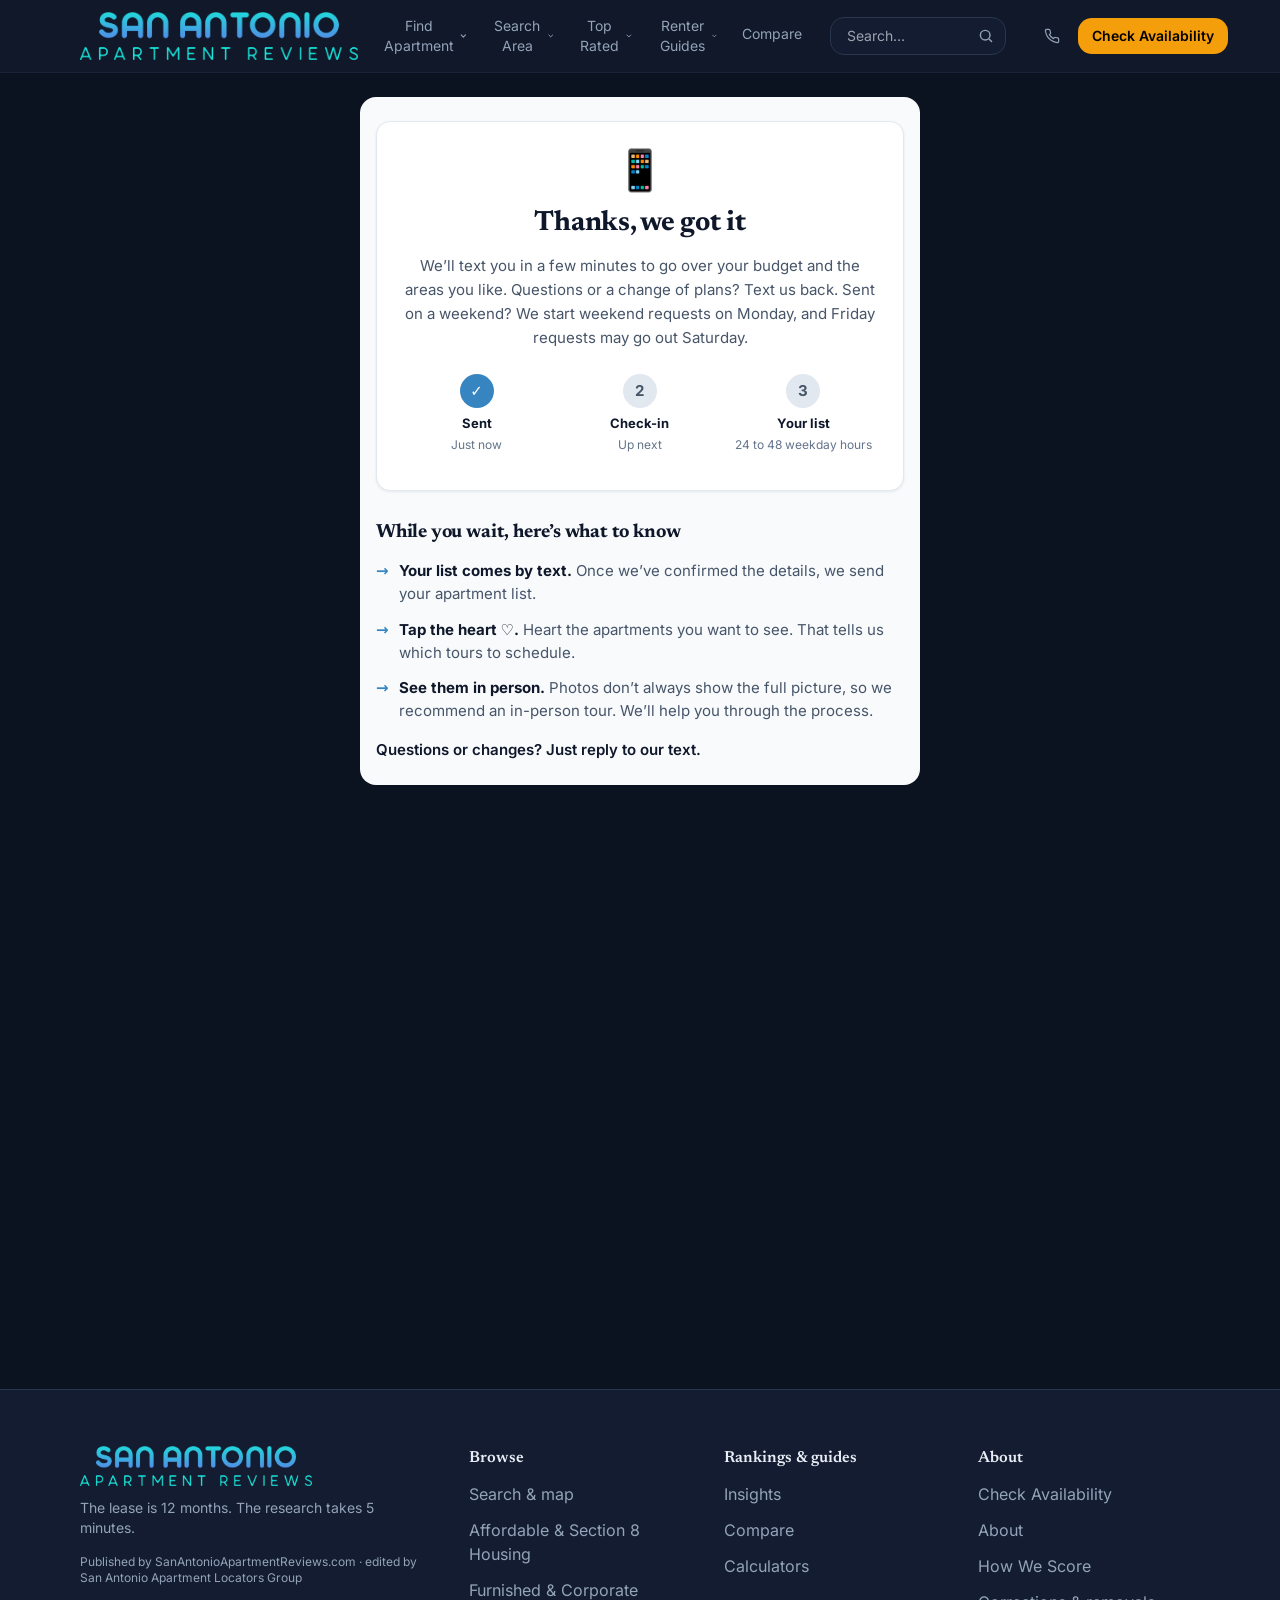
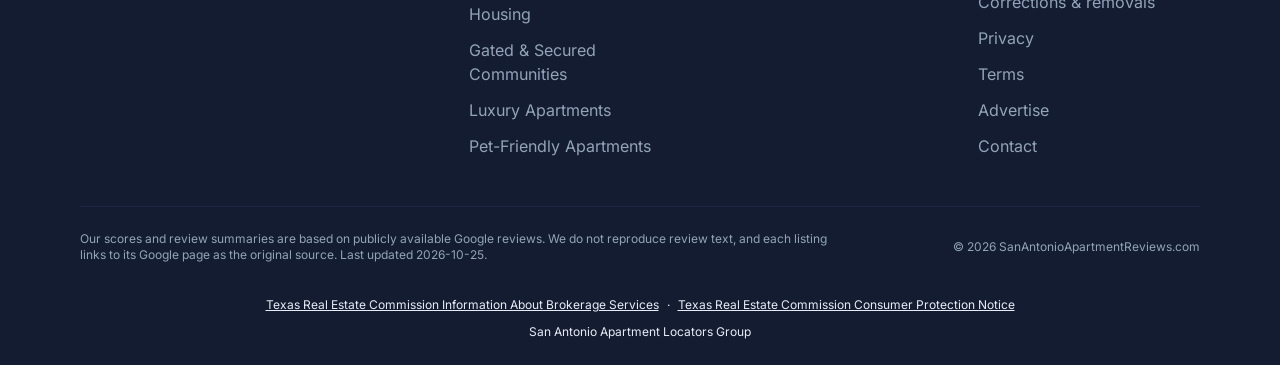
==== commit 309ea2ec: "Add existing team name beneath footer TREC links" ====
--- a/thank-you/index.html
+++ b/thank-you/index.html
@@ -1,27 +1,27 @@
-<!DOCTYPE html><html lang="en" data-preset="editorial" data-base="dark" data-hero="full-bleed" data-header="glass-overlay" data-cards="elevated" style="--lp-primary-50:246 250 254;--lp-primary-100:234 244 253;--lp-primary-200:209 231 250;--lp-primary-300:176 212 245;--lp-primary-400:131 188 238;--lp-primary-500:70 159 228;--lp-primary-600:55 133 192;--lp-primary-700:36 99 146;--lp-primary-800:30 88 132;--lp-primary-900:19 68 105;--lp-secondary-50:249 250 251;--lp-secondary-100:242 244 246;--lp-secondary-200:226 230 236;--lp-secondary-300:206 213 223;--lp-secondary-400:179 190 205;--lp-secondary-500:148 163 184;--lp-secondary-600:122 135 154;--lp-secondary-700:90 100 115;--lp-secondary-800:79 89 102;--lp-secondary-900:61 68 79;--lp-neutral-50:247 248 249;--lp-neutral-100:235 237 241;--lp-neutral-200:212 217 224;--lp-neutral-300:182 190 202;--lp-neutral-400:144 156 173;--lp-neutral-500:100 116 139;--lp-neutral-600:84 98 118;--lp-neutral-700:64 75 91;--lp-neutral-800:57 68 82;--lp-neutral-900:46 54 66;--lp-accent-50:255 250 245;--lp-accent-100:255 244 232;--lp-accent-200:254 231 205;--lp-accent-300:253 213 168;--lp-accent-400:250 189 115;--lp-accent-500:245 158 11;--lp-accent-600:205 130 0;--lp-accent-700:153 94 0;--lp-accent-800:137 82 0;--lp-accent-900:107 61 0;--lp-surface:11 18 32;--lp-surface-alt:17 26 46;--lp-surface-container:19 28 48;--lp-surface-container-high:27 39 64;--lp-on-surface:232 237 245;--lp-on-surface-variant:147 163 184;--lp-outline:42 54 80;--lp-outline-variant:27 39 64;--lp-accent:245 158 11;--lp-on-accent:0 0 0;--lp-brand:#469fe4;--lp-accent:#f59e0b;--lp-font:'Inter', system-ui, -apple-system, Segoe UI, Roboto, sans-serif;--lp-font-heading:'Newsreader', Georgia, serif;--lp-heading-weight:600;--lp-heading-tracking:-0.01em;--lp-text-display-desktop:48px;--lp-text-display-mobile:34px;--lp-text-display-tracking:-0.01em;--lp-text-h1-desktop:40px;--lp-text-h1-mobile:30px;--lp-text-h1-tracking:-0.01em;--lp-text-h2-desktop:28px;--lp-text-h2-mobile:23px;--lp-text-h2-tracking:0em;--lp-text-h3-desktop:22px;--lp-text-h3-mobile:19px;--lp-text-h3-tracking:0em;--lp-radius-sm:0.5rem;--lp-radius-md:1rem;--lp-radius-lg:1.5rem;--lp-radius-xl:2rem;--lp-radius-card:1.25rem;--lp-radius-btn:14px;--lp-radius-chip:9999px;--lp-shadow-card:0 8px 24px rgb(15 23 42 / 0.08);--lp-shadow-hover:0 16px 40px rgb(15 23 42 / 0.16);--lp-card-border:1px solid transparent;--lp-ghost-border:1px solid transparent;--lp-ghost-bg:rgb(var(--lp-surface-alt));--lp-ghost-bg-hover:rgb(var(--lp-surface-container-high));--lp-link-decoration:none;--lp-link-underline-color:transparent;--lp-signature:none;"> <head><script src="/sca-dropdown-validation.js"></script><script src="/guest-card-copy-v1.js"></script><meta charset="utf-8"><meta name="viewport" content="width=device-width, initial-scale=1"><title>Thank You | San Antonio Apartment Reviews</title><meta name="robots" content="noindex, nofollow"><link rel="icon" href="/images/brand/favicon.png"><link rel="preload" href="/fonts/newsreader-latin.woff2" as="font" type="font/woff2" crossorigin><style>@font-face{font-family:'Inter';font-style:normal;font-weight:400 700;font-display:swap;src:url(/fonts/inter-cyrillic-ext.woff2) format('woff2');unicode-range:U+0460-052F, U+1C80-1C8A, U+20B4, U+2DE0-2DFF, U+A640-A69F, U+FE2E-FE2F}@font-face{font-family:'Inter';font-style:normal;font-weight:400 700;font-display:swap;src:url(/fonts/inter-cyrillic.woff2) format('woff2');unicode-range:U+0301, U+0400-045F, U+0490-0491, U+04B0-04B1, U+2116}@font-face{font-family:'Inter';font-style:normal;font-weight:400 700;font-display:swap;src:url(/fonts/inter-greek-ext.woff2) format('woff2');unicode-range:U+1F00-1FFF}@font-face{font-family:'Inter';font-style:normal;font-weight:400 700;font-display:swap;src:url(/fonts/inter-greek.woff2) format('woff2');unicode-range:U+0370-0377, U+037A-037F, U+0384-038A, U+038C, U+038E-03A1, U+03A3-03FF}@font-face{font-family:'Inter';font-style:normal;font-weight:400 700;font-display:swap;src:url(/fonts/inter-vietnamese.woff2) format('woff2');unicode-range:U+0102-0103, U+0110-0111, U+0128-0129, U+0168-0169, U+01A0-01A1, U+01AF-01B0, U+0300-0301, U+0303-0304, U+0308-0309, U+0323, U+0329, U+1EA0-1EF9, U+20AB}@font-face{font-family:'Inter';font-style:normal;font-weight:400 700;font-display:swap;src:url(/fonts/inter-latin-ext.woff2) format('woff2');unicode-range:U+0100-02BA, U+02BD-02C5, U+02C7-02CC, U+02CE-02D7, U+02DD-02FF, U+0304, U+0308, U+0329, U+1D00-1DBF, U+1E00-1E9F, U+1EF2-1EFF, U+2020, U+20A0-20AB, U+20AD-20C4, U+2113, U+2C60-2C7F, U+A720-A7FF}@font-face{font-family:'Inter';font-style:normal;font-weight:400 700;font-display:swap;src:url(/fonts/inter-latin.woff2) format('woff2');unicode-range:U+0000-00FF, U+0131, U+0152-0153, U+02BB-02BC, U+02C6, U+02DA, U+02DC, U+0304, U+0308, U+0329, U+2000-206F, U+20AC, U+2122, U+2191, U+2193, U+2212, U+2215, U+FEFF, U+FFFD}@font-face{font-family:'Newsreader';font-style:normal;font-weight:400 700;font-display:swap;src:url(/fonts/newsreader-vietnamese.woff2) format('woff2');unicode-range:U+0102-0103, U+0110-0111, U+0128-0129, U+0168-0169, U+01A0-01A1, U+01AF-01B0, U+0300-0301, U+0303-0304, U+0308-0309, U+0323, U+0329, U+1EA0-1EF9, U+20AB}@font-face{font-family:'Newsreader';font-style:normal;font-weight:400 700;font-display:swap;src:url(/fonts/newsreader-latin-ext.woff2) format('woff2');unicode-range:U+0100-02BA, U+02BD-02C5, U+02C7-02CC, U+02CE-02D7, U+02DD-02FF, U+0304, U+0308, U+0329, U+1D00-1DBF, U+1E00-1E9F, U+1EF2-1EFF, U+2020, U+20A0-20AB, U+20AD-20C4, U+2113, U+2C60-2C7F, U+A720-A7FF}@font-face{font-family:'Newsreader';font-style:normal;font-weight:400 700;font-display:swap;src:url(/fonts/newsreader-latin.woff2) format('woff2');unicode-range:U+0000-00FF, U+0131, U+0152-0153, U+02BB-02BC, U+02C6, U+02DA, U+02DC, U+0304, U+0308, U+0329, U+2000-206F, U+20AC, U+2122, U+2191, U+2193, U+2212, U+2215, U+FEFF, U+FFFD}body{font-family:var(--lp-font)}</style><link rel="stylesheet" href="/_astro/_slug_.DKleUQVp.css">
-<link rel="stylesheet" href="/_astro/_slug_.DHAsNsK3.css"><link rel="stylesheet" href="/css/form.css"><style>#step1,#step2,#step3{scroll-margin-top:112px}.bca .sas-card{color-scheme:light}.bca .sas-card input:not([type=checkbox]),.bca .sas-card select{background-color:#fff;color:#334155}@media (max-width:767px){header.lp-site-header img{height:auto;max-width:calc(100vw - 96px)}}</style></head><body class="min-h-screen flex flex-col"><header class="lp-site-header sticky top-0 z-40 border-b border-outline/40 bg-surface-container/70 backdrop-blur-xl"> <div class="mx-auto flex max-w-6xl items-center justify-between gap-6 px-4 py-3"> <a href="https://sanantonioapartmentreviews.com/" class="flex shrink-0 items-center gap-2"> <img src="/images/brand/logo.png" alt="Greater San Antonio Apartment Complex Guide" class="h-12 w-auto">  </a>  <nav class="hidden items-center gap-6 md:flex" aria-label="Primary">  <div class="relative group"> <button type="button" class="inline-flex items-center gap-1 border-b-2 pb-0.5 text-sm transition-colors border-transparent text-on-surface-variant hover:text-primary-600" aria-haspopup="true">Find Apartment <svg class="h-3 w-3" viewBox="0 0 12 12" fill="none" aria-hidden="true"><path d="M3 4.5 6 7.5 9 4.5" stroke="currentColor" stroke-width="1.5" stroke-linecap="round" stroke-linejoin="round"/></svg></button> <div class="lp-menu invisible absolute left-0 top-full z-30 max-h-[70vh] min-w-[16rem] overflow-y-auto p-2 opacity-0 transition-opacity duration-150 group-hover:visible group-hover:opacity-100 group-focus-within:visible group-focus-within:opacity-100"> <a href="https://sanantonioapartmentreviews.com/browse/" class="flex items-center justify-between rounded-btn px-3 py-2 text-sm font-semibold text-primary-600 hover:bg-primary-50">Search &amp; map <span aria-hidden="true">&rarr;</span></a> <div class="my-1 border-t border-outline-variant"></div> <a href="https://sanantonioapartmentreviews.com/category/affordable-housing/" class="block rounded-btn px-3 py-2 text-sm text-on-surface-variant hover:bg-surface-alt hover:text-primary-700">Affordable &amp; Section 8 Housing</a><a href="https://sanantonioapartmentreviews.com/category/furnished-corporate/" class="block rounded-btn px-3 py-2 text-sm text-on-surface-variant hover:bg-surface-alt hover:text-primary-700">Furnished &amp; Corporate Housing</a><a href="https://sanantonioapartmentreviews.com/category/gated-community/" class="block rounded-btn px-3 py-2 text-sm text-on-surface-variant hover:bg-surface-alt hover:text-primary-700">Gated &amp; Secured Communities</a><a href="https://sanantonioapartmentreviews.com/category/luxury-apartments/" class="block rounded-btn px-3 py-2 text-sm text-on-surface-variant hover:bg-surface-alt hover:text-primary-700">Luxury Apartments</a><a href="https://sanantonioapartmentreviews.com/category/pet-friendly-apartments/" class="block rounded-btn px-3 py-2 text-sm text-on-surface-variant hover:bg-surface-alt hover:text-primary-700">Pet-Friendly Apartments</a><a href="https://sanantonioapartmentreviews.com/category/senior-apartments/" class="block rounded-btn px-3 py-2 text-sm text-on-surface-variant hover:bg-surface-alt hover:text-primary-700">Senior Living Apartments</a><a href="https://sanantonioapartmentreviews.com/category/student-apartments/" class="block rounded-btn px-3 py-2 text-sm text-on-surface-variant hover:bg-surface-alt hover:text-primary-700">Student Housing</a>  </div> </div>  <div class="relative group"> <button type="button" class="inline-flex items-center gap-1 border-b-2 pb-0.5 text-sm transition-colors border-transparent text-on-surface-variant hover:text-primary-600" aria-haspopup="true">Search Area <svg class="h-3 w-3" viewBox="0 0 12 12" fill="none" aria-hidden="true"><path d="M3 4.5 6 7.5 9 4.5" stroke="currentColor" stroke-width="1.5" stroke-linecap="round" stroke-linejoin="round"/></svg></button> <div class="lp-menu invisible absolute left-0 top-full z-30 max-h-[70vh] min-w-[16rem] overflow-y-auto p-2 opacity-0 transition-opacity duration-150 group-hover:visible group-hover:opacity-100 group-focus-within:visible group-focus-within:opacity-100"> <a href="https://sanantonioapartmentreviews.com/san-antonio-tx/" class="block rounded-btn px-3 py-2 text-sm text-on-surface-variant hover:bg-surface-alt hover:text-primary-700">San Antonio, TX</a><a href="https://sanantonioapartmentreviews.com/leon-valley/" class="block rounded-btn px-3 py-2 text-sm text-on-surface-variant hover:bg-surface-alt hover:text-primary-700">Leon Valley</a> <div class="my-1 border-t border-outline-variant"></div> <a href="https://sanantonioapartmentreviews.com/locations/" class="flex items-center justify-between rounded-btn px-3 py-2 text-sm font-semibold text-primary-600 hover:bg-primary-50">All locations <span aria-hidden="true">&rarr;</span></a> </div> </div>    <div class="relative group"> <button type="button" class="inline-flex items-center gap-1 border-b-2 pb-0.5 text-sm transition-colors border-transparent text-on-surface-variant hover:text-primary-600" aria-haspopup="true">Top Rated <svg class="h-3 w-3" viewBox="0 0 12 12" fill="none" aria-hidden="true"><path d="M3 4.5 6 7.5 9 4.5" stroke="currentColor" stroke-width="1.5" stroke-linecap="round" stroke-linejoin="round"/></svg></button> <div class="lp-menu invisible absolute left-0 top-full z-30 max-h-[70vh] min-w-[16rem] overflow-y-auto p-2 opacity-0 transition-opacity duration-150 group-hover:visible group-hover:opacity-100 group-focus-within:visible group-focus-within:opacity-100"> <a href="https://sanantonioapartmentreviews.com/san-antonio-tx/best/apartment-complexes/" class="block rounded-btn px-3 py-2 text-sm text-on-surface-variant hover:bg-surface-alt hover:text-primary-700">Best Apartments in San Antonio</a> <div class="my-1 border-t border-outline-variant"></div> <a href="https://sanantonioapartmentreviews.com/best/" class="flex items-center justify-between rounded-btn px-3 py-2 text-sm font-semibold text-primary-600 hover:bg-primary-50">All rankings <span aria-hidden="true">&rarr;</span></a> </div> </div>  <div class="relative group"> <button type="button" class="inline-flex items-center gap-1 border-b-2 pb-0.5 text-sm transition-colors border-transparent text-on-surface-variant hover:text-primary-600" aria-haspopup="true">Renter Guides <svg class="h-3 w-3" viewBox="0 0 12 12" fill="none" aria-hidden="true"><path d="M3 4.5 6 7.5 9 4.5" stroke="currentColor" stroke-width="1.5" stroke-linecap="round" stroke-linejoin="round"/></svg></button> <div class="lp-menu invisible absolute left-0 top-full z-30 max-h-[70vh] min-w-[16rem] overflow-y-auto p-2 opacity-0 transition-opacity duration-150 group-hover:visible group-hover:opacity-100 group-focus-within:visible group-focus-within:opacity-100"> <a href="https://sanantonioapartmentreviews.com/guide/" class="block rounded-btn px-3 py-2 text-sm text-on-surface-variant hover:bg-surface-alt hover:text-primary-700">Insights</a><a href="https://sanantonioapartmentreviews.com/tools/" class="block rounded-btn px-3 py-2 text-sm text-on-surface-variant hover:bg-surface-alt hover:text-primary-700">Calculators</a><a href="https://sanantonioapartmentreviews.com/resources/" class="block rounded-btn px-3 py-2 text-sm text-on-surface-variant hover:bg-surface-alt hover:text-primary-700">Links</a><a href="https://sanantonioapartmentreviews.com/glossary/" class="block rounded-btn px-3 py-2 text-sm text-on-surface-variant hover:bg-surface-alt hover:text-primary-700">Terms</a> </div> </div> <a href="https://sanantonioapartmentreviews.com/compare/" class="inline-flex items-center gap-1 border-b-2 pb-0.5 text-sm transition-colors border-transparent text-on-surface-variant hover:text-primary-600">Compare</a> <form action="https://sanantonioapartmentreviews.com/browse/" method="get" role="search" class="relative ml-1"> <label class="sr-only" for="lp-nav-search">Search businesses</label> <input id="lp-nav-search" type="search" name="q" placeholder="Search…" class="lp-input w-44 py-2 pl-4 pr-9 text-sm"> <svg class="pointer-events-none absolute right-3 top-1/2 h-4 w-4 -translate-y-1/2 text-on-surface-variant" viewBox="0 0 20 20" fill="none" aria-hidden="true"><circle cx="9" cy="9" r="6" stroke="currentColor" stroke-width="1.8"></circle><path d="m14 14 3 3" stroke="currentColor" stroke-width="1.8" stroke-linecap="round"></path></svg> </form> <div class="ml-1 flex items-center gap-2"> <a href="tel:210-729-7713" aria-label="Call" class="flex h-9 w-9 items-center justify-center rounded-full text-on-surface-variant transition-colors hover:bg-surface-alt hover:text-primary-600"> <svg class="h-4 w-4" viewBox="0 0 24 24" fill="none" stroke="currentColor" stroke-width="1.8" stroke-linecap="round" stroke-linejoin="round" aria-hidden="true"><path d="M22 16.92v3a2 2 0 0 1-2.18 2 19.79 19.79 0 0 1-8.63-3.07 19.5 19.5 0 0 1-6-6 19.79 19.79 0 0 1-3.07-8.67A2 2 0 0 1 4.11 2h3a2 2 0 0 1 2 1.72c.13.96.36 1.9.7 2.81a2 2 0 0 1-.45 2.11L8.09 9.91a16 16 0 0 0 6 6l1.27-1.27a2 2 0 0 1 2.11-.45c.9.34 1.85.57 2.81.7A2 2 0 0 1 22 16.92Z"></path></svg> </a>  <a href="/" rel="noopener nofollow" class="lp-accent-bg text-on-accent whitespace-nowrap rounded-btn px-3.5 py-2 text-sm font-semibold">Check Availability</a> </div> </nav>  <details class="lp-mnav md:hidden"> <summary class="lp-btn-ghost flex cursor-pointer list-none p-2 text-on-surface-variant" aria-label="Menu"> <svg class="lp-mnav-burger h-5 w-5" viewBox="0 0 24 24" fill="none" aria-hidden="true"><path d="M4 7h16M4 12h16M4 17h16" stroke="currentColor" stroke-width="1.8" stroke-linecap="round"></path></svg> <svg class="lp-mnav-close hidden h-5 w-5" viewBox="0 0 24 24" fill="none" aria-hidden="true"><path d="m6 6 12 12M18 6 6 18" stroke="currentColor" stroke-width="1.8" stroke-linecap="round"></path></svg> <span class="sr-only">Menu</span> </summary> <div class="lp-mnav-panel absolute inset-x-0 top-full z-40 overflow-y-auto overscroll-contain border-t border-outline bg-surface-container"> <div class="mx-auto max-w-6xl px-4 pb-8 pt-4"> <form action="https://sanantonioapartmentreviews.com/browse/" method="get" role="search" class="relative mb-2"> <label class="sr-only" for="lp-mnav-search">Search businesses</label> <input id="lp-mnav-search" type="search" name="q" placeholder="Search businesses…" class="lp-input w-full py-3 pl-4 pr-11 text-base"> <svg class="pointer-events-none absolute right-4 top-1/2 h-5 w-5 -translate-y-1/2 text-on-surface-variant" viewBox="0 0 20 20" fill="none" aria-hidden="true"><circle cx="9" cy="9" r="6" stroke="currentColor" stroke-width="1.8"></circle><path d="m14 14 3 3" stroke="currentColor" stroke-width="1.8" stroke-linecap="round"></path></svg> </form> <div class="mb-3 flex gap-2"> <a href="/" rel="noopener nofollow" class="lp-accent-bg text-on-accent flex-1 rounded-btn px-4 py-3 text-center text-base font-semibold">Check Availability</a> <a href="tel:210-729-7713" class="flex items-center justify-center rounded-btn border border-outline px-4 py-3 text-base font-medium text-on-surface">Call</a> </div> <nav class="divide-y divide-outline-variant" aria-label="Mobile"> <a href="https://sanantonioapartmentreviews.com/" class="flex items-center px-1 py-3 text-base font-medium text-on-surface">Home</a> <a href="https://sanantonioapartmentreviews.com/browse/" class="flex items-center px-1 py-3 text-base font-medium text-on-surface">Browse &amp; map</a> <details class="lp-mnav-group"> <summary class="flex cursor-pointer list-none items-center justify-between px-1 py-3 text-base font-medium text-on-surface">Find Apartment <svg class="lp-mnav-chev h-4 w-4 shrink-0 text-on-surface-variant transition-transform duration-150" viewBox="0 0 12 12" fill="none" aria-hidden="true"><path d="M3 4.5 6 7.5 9 4.5" stroke="currentColor" stroke-width="1.5" stroke-linecap="round" stroke-linejoin="round"/></svg></summary> <div class="pb-3"> <a href="https://sanantonioapartmentreviews.com/category/affordable-housing/" class="block rounded-btn px-3 py-2.5 text-[15px] text-on-surface-variant hover:bg-surface-alt hover:text-primary-700">Affordable &amp; Section 8 Housing</a><a href="https://sanantonioapartmentreviews.com/category/furnished-corporate/" class="block rounded-btn px-3 py-2.5 text-[15px] text-on-surface-variant hover:bg-surface-alt hover:text-primary-700">Furnished &amp; Corporate Housing</a><a href="https://sanantonioapartmentreviews.com/category/gated-community/" class="block rounded-btn px-3 py-2.5 text-[15px] text-on-surface-variant hover:bg-surface-alt hover:text-primary-700">Gated &amp; Secured Communities</a><a href="https://sanantonioapartmentreviews.com/category/luxury-apartments/" class="block rounded-btn px-3 py-2.5 text-[15px] text-on-surface-variant hover:bg-surface-alt hover:text-primary-700">Luxury Apartments</a><a href="https://sanantonioapartmentreviews.com/category/pet-friendly-apartments/" class="block rounded-btn px-3 py-2.5 text-[15px] text-on-surface-variant hover:bg-surface-alt hover:text-primary-700">Pet-Friendly Apartments</a><a href="https://sanantonioapartmentreviews.com/category/senior-apartments/" class="block rounded-btn px-3 py-2.5 text-[15px] text-on-surface-variant hover:bg-surface-alt hover:text-primary-700">Senior Living Apartments</a><a href="https://sanantonioapartmentreviews.com/category/student-apartments/" class="block rounded-btn px-3 py-2.5 text-[15px] text-on-surface-variant hover:bg-surface-alt hover:text-primary-700">Student Housing</a>  </div> </details> <details class="lp-mnav-group"> <summary class="flex cursor-pointer list-none items-center justify-between px-1 py-3 text-base font-medium text-on-surface">Search Area <svg class="lp-mnav-chev h-4 w-4 shrink-0 text-on-surface-variant transition-transform duration-150" viewBox="0 0 12 12" fill="none" aria-hidden="true"><path d="M3 4.5 6 7.5 9 4.5" stroke="currentColor" stroke-width="1.5" stroke-linecap="round" stroke-linejoin="round"/></svg></summary> <div class="pb-3"> <a href="https://sanantonioapartmentreviews.com/san-antonio-tx/" class="block rounded-btn px-3 py-2.5 text-[15px] text-on-surface-variant hover:bg-surface-alt hover:text-primary-700">San Antonio, TX</a><a href="https://sanantonioapartmentreviews.com/leon-valley/" class="block rounded-btn px-3 py-2.5 text-[15px] text-on-surface-variant hover:bg-surface-alt hover:text-primary-700">Leon Valley</a> <a href="https://sanantonioapartmentreviews.com/locations/" class="block rounded-btn px-3 py-2.5 text-[15px] font-semibold text-primary-600 hover:bg-surface-alt">All locations &rarr;</a> </div> </details>  <a href="https://sanantonioapartmentreviews.com/best/" class="flex items-center px-1 py-3 text-base font-medium text-on-surface">Top Rated</a> <details class="lp-mnav-group"> <summary class="flex cursor-pointer list-none items-center justify-between px-1 py-3 text-base font-medium text-on-surface">Renter Guides <svg class="lp-mnav-chev h-4 w-4 shrink-0 text-on-surface-variant transition-transform duration-150" viewBox="0 0 12 12" fill="none" aria-hidden="true"><path d="M3 4.5 6 7.5 9 4.5" stroke="currentColor" stroke-width="1.5" stroke-linecap="round" stroke-linejoin="round"/></svg></summary> <div class="pb-3"> <a href="https://sanantonioapartmentreviews.com/guide/" class="block rounded-btn px-3 py-2.5 text-[15px] text-on-surface-variant hover:bg-surface-alt hover:text-primary-700">Insights</a><a href="https://sanantonioapartmentreviews.com/tools/" class="block rounded-btn px-3 py-2.5 text-[15px] text-on-surface-variant hover:bg-surface-alt hover:text-primary-700">Calculators</a><a href="https://sanantonioapartmentreviews.com/resources/" class="block rounded-btn px-3 py-2.5 text-[15px] text-on-surface-variant hover:bg-surface-alt hover:text-primary-700">Links</a><a href="https://sanantonioapartmentreviews.com/glossary/" class="block rounded-btn px-3 py-2.5 text-[15px] text-on-surface-variant hover:bg-surface-alt hover:text-primary-700">Terms</a> </div> </details> <a href="https://sanantonioapartmentreviews.com/compare/" class="flex items-center px-1 py-3 text-base font-medium text-on-surface">Compare</a> </nav> </div> </div> </details> </div> </header>   <script>
-  (function () {
-    var h = document.querySelector('header.lp-site-header');
-    if (!h) return;
-    var setH = function () { document.documentElement.style.setProperty('--lp-header-h', h.offsetHeight + 'px'); };
-    setH();
-    window.addEventListener('resize', setH, { passive: true });
-    var overlay = h.classList.contains('lp-header-overlay');
-    var atTop = function () { h.classList.toggle('lp-at-top', window.scrollY < 60); };
-    var m = h.querySelector('.lp-mnav');
-    if (m) {
-      m.addEventListener('toggle', function () {
-        // Lock page scroll behind the sheet; over a photo hero, solidify the transparent header so
-        // the nav row reads against the sheet, not the hero. atTop() restores it on close.
-        document.documentElement.classList.toggle('lp-mnav-open', m.open);
-        if (!overlay) return;
-        if (m.open) h.classList.remove('lp-at-top'); else atTop();
-      });
-    }
-    if (!overlay) return;
-    atTop();
-    window.addEventListener('scroll', atTop, { passive: true });
-  })();
-</script> <main id="main" class="flex-1"><div style="max-width:560px;margin:24px auto 0;padding:24px 16px 24px;background:#f8fafc;border-radius:16px"><div style="background:#fff;border:1px solid #e2e8f0;border-radius:14px;padding:28px 22px;box-shadow:0 1px 3px rgb(15 23 42/.08)"><div style="text-align:center;font-size:40px;line-height:1">&#128241;</div><h1 style="text-align:center;font-family:var(--lp-font-heading);font-weight:800;font-size:28px;margin:12px 0 10px;color:#0f172a">Thanks, we got it</h1><p style="text-align:center;font-size:15px;line-height:1.6;color:#475569;margin:0">We&#8217;ll text you in a few minutes to go over your budget and the areas you like. Questions or a change of plans? Text us back. Sent on a weekend? We start weekend requests on Monday, and Friday requests may go out Saturday.</p><div style="display:flex;gap:8px;margin:24px 0 8px"><div style="flex:1;text-align:center"><div style="width:34px;height:34px;border-radius:50%;margin:0 auto 6px;display:flex;align-items:center;justify-content:center;font-weight:700;font-size:15px;background:#3785c0;color:#fff">&#10003;</div><p style="font-weight:700;font-size:13px;margin:0;color:#0f172a">Sent</p><p style="font-size:12px;margin:2px 0 0;color:#64748b">Just now</p></div><div style="flex:1;text-align:center"><div style="width:34px;height:34px;border-radius:50%;margin:0 auto 6px;display:flex;align-items:center;justify-content:center;font-weight:700;font-size:15px;background:#e2e8f0;color:#475569">2</div><p style="font-weight:700;font-size:13px;margin:0;color:#0f172a">Check-in</p><p style="font-size:12px;margin:2px 0 0;color:#64748b">Up next</p></div><div style="flex:1;text-align:center"><div style="width:34px;height:34px;border-radius:50%;margin:0 auto 6px;display:flex;align-items:center;justify-content:center;font-weight:700;font-size:15px;background:#e2e8f0;color:#475569">3</div><p style="font-weight:700;font-size:13px;margin:0;color:#0f172a">Your list</p><p style="font-size:12px;margin:2px 0 0;color:#64748b">24 to 48 weekday hours</p></div></div></div><h2 style="font-family:var(--lp-font-heading);font-weight:800;font-size:19px;margin:28px 0 12px;color:#0f172a">While you wait, here&#8217;s what to know</h2><ul style="list-style:none;padding:0;margin:0;font-size:15px;line-height:1.55;color:#475569"><li style="display:flex;gap:10px;margin:0 0 12px"><span style="color:#3785c0;font-weight:700">&rarr;</span><span><strong style="color:#0f172a">Your list comes by text.</strong> Once we&#8217;ve confirmed the details, we send your apartment list.</span></li><li style="display:flex;gap:10px;margin:0 0 12px"><span style="color:#3785c0;font-weight:700">&rarr;</span><span><strong style="color:#0f172a">Tap the heart &#9825;.</strong> Heart the apartments you want to see. That tells us which tours to schedule.</span></li><li style="display:flex;gap:10px;margin:0 0 12px"><span style="color:#3785c0;font-weight:700">&rarr;</span><span><strong style="color:#0f172a">See them in person.</strong> Photos don&#8217;t always show the full picture, so we recommend an in-person tour. We&#8217;ll help you through the process.</span></li></ul><p style="font-size:15px;color:#0f172a;font-weight:600;margin:16px 0 0">Questions or changes? Just reply to our text.</p></div><div data-intake-footer-spacer aria-hidden="true" style="height:clamp(360px,60vh,720px);background:transparent"></div></main>  <footer class="mt-16 border-t border-outline bg-surface-container"> <div class="mx-auto max-w-6xl px-4 pt-14 pb-8"> <div class="grid gap-12 md:grid-cols-12">  <div class="md:col-span-4"> <img src="/images/brand/logo.png" alt="Greater San Antonio Apartment Complex Guide" class="mb-3 h-10 w-auto" loading="lazy"> <p class="max-w-sm text-sm text-on-surface-variant">The lease is 12 months. The research takes 5 minutes.</p> <p class="mt-4 text-xs text-on-surface-variant">
-Published by <a class="hover:text-primary-600" href="https://sanantonioapartmentreviews.com/" rel="publisher">SanAntonioApartmentReviews.com</a>  &middot; edited by San Antonio Apartment Locators Group </p>  </div>  <div class="grid grid-cols-2 gap-8 sm:grid-cols-3 md:col-span-8"> <div class="flex flex-col gap-3"> <span class="font-heading font-semibold text-on-surface">Browse</span> <a class="text-on-surface-variant hover:text-primary-600 transition-colors" href="https://sanantonioapartmentreviews.com/browse/">Search &amp; map</a> <a class="text-on-surface-variant hover:text-primary-600 transition-colors" href="https://sanantonioapartmentreviews.com/category/affordable-housing/">Affordable &amp; Section 8 Housing</a><a class="text-on-surface-variant hover:text-primary-600 transition-colors" href="https://sanantonioapartmentreviews.com/category/furnished-corporate/">Furnished &amp; Corporate Housing</a><a class="text-on-surface-variant hover:text-primary-600 transition-colors" href="https://sanantonioapartmentreviews.com/category/gated-community/">Gated &amp; Secured Communities</a><a class="text-on-surface-variant hover:text-primary-600 transition-colors" href="https://sanantonioapartmentreviews.com/category/luxury-apartments/">Luxury Apartments</a><a class="text-on-surface-variant hover:text-primary-600 transition-colors" href="https://sanantonioapartmentreviews.com/category/pet-friendly-apartments/">Pet-Friendly Apartments</a> </div> <div class="flex flex-col gap-3"> <span class="font-heading font-semibold text-on-surface">Rankings &amp; guides</span>  <a class="text-on-surface-variant hover:text-primary-600 transition-colors" href="https://sanantonioapartmentreviews.com/guide/">Insights</a> <a class="text-on-surface-variant hover:text-primary-600 transition-colors" href="https://sanantonioapartmentreviews.com/compare/">Compare</a> <a class="text-on-surface-variant hover:text-primary-600 transition-colors" href="https://sanantonioapartmentreviews.com/tools/">Calculators</a> </div> <div class="flex flex-col gap-3"> <span class="font-heading font-semibold text-on-surface">About</span> <a class="text-on-surface-variant hover:text-primary-600 transition-colors" href="/">Check Availability</a> <a class="text-on-surface-variant hover:text-primary-600 transition-colors" href="https://sanantonioapartmentreviews.com/about/">About</a>  <a class="text-on-surface-variant hover:text-primary-600 transition-colors" href="https://sanantonioapartmentreviews.com/how-we-score/">How We Score</a> <a class="text-on-surface-variant hover:text-primary-600 transition-colors" href="https://sanantonioapartmentreviews.com/listing-policy/">Corrections &amp; removals</a> <a class="text-on-surface-variant hover:text-primary-600 transition-colors" href="https://sanantonioapartmentreviews.com/privacy/">Privacy</a> <a class="text-on-surface-variant hover:text-primary-600 transition-colors" href="https://sanantonioapartmentreviews.com/terms/">Terms</a> <a class="text-on-surface-variant hover:text-primary-600 transition-colors" href="https://sanantonioapartmentreviews.com/advertise/">Advertise</a> <a class="text-on-surface-variant hover:text-primary-600 transition-colors" href="https://sanantonioapartmentreviews.com/contact/">Contact</a> </div> </div> </div>  <div class="mt-12 flex flex-col gap-3 border-t border-outline-variant pt-6 text-xs text-on-surface-variant sm:flex-row sm:items-center sm:justify-between"> <p class="max-w-3xl"> Our scores and review summaries are based on publicly available Google reviews. We do not reproduce review text, and each listing links to its Google page as the original source. Last updated 2026-10-25.
- </p> <p class="shrink-0">&copy; 2026 SanAntonioApartmentReviews.com</p> </div> </div> <div style="max-width:72rem;margin:0 auto;padding:0 16px 24px;font-size:12px;line-height:1.6;text-align:center"><a href="/docs/trec-information-about-brokerage-services.pdf" target="_blank" rel="noopener noreferrer" style="color:inherit;text-decoration:underline">Texas Real Estate Commission Information About Brokerage Services</a><span aria-hidden="true" style="margin:0 8px">&middot;</span><a href="/docs/trec-consumer-protection-notice.pdf" target="_blank" rel="noopener noreferrer" style="color:inherit;text-decoration:underline">Texas Real Estate Commission Consumer Protection Notice</a></div></footer></body></html>
+<!DOCTYPE html><html lang="en" data-preset="editorial" data-base="dark" data-hero="full-bleed" data-header="glass-overlay" data-cards="elevated" style="--lp-primary-50:246 250 254;--lp-primary-100:234 244 253;--lp-primary-200:209 231 250;--lp-primary-300:176 212 245;--lp-primary-400:131 188 238;--lp-primary-500:70 159 228;--lp-primary-600:55 133 192;--lp-primary-700:36 99 146;--lp-primary-800:30 88 132;--lp-primary-900:19 68 105;--lp-secondary-50:249 250 251;--lp-secondary-100:242 244 246;--lp-secondary-200:226 230 236;--lp-secondary-300:206 213 223;--lp-secondary-400:179 190 205;--lp-secondary-500:148 163 184;--lp-secondary-600:122 135 154;--lp-secondary-700:90 100 115;--lp-secondary-800:79 89 102;--lp-secondary-900:61 68 79;--lp-neutral-50:247 248 249;--lp-neutral-100:235 237 241;--lp-neutral-200:212 217 224;--lp-neutral-300:182 190 202;--lp-neutral-400:144 156 173;--lp-neutral-500:100 116 139;--lp-neutral-600:84 98 118;--lp-neutral-700:64 75 91;--lp-neutral-800:57 68 82;--lp-neutral-900:46 54 66;--lp-accent-50:255 250 245;--lp-accent-100:255 244 232;--lp-accent-200:254 231 205;--lp-accent-300:253 213 168;--lp-accent-400:250 189 115;--lp-accent-500:245 158 11;--lp-accent-600:205 130 0;--lp-accent-700:153 94 0;--lp-accent-800:137 82 0;--lp-accent-900:107 61 0;--lp-surface:11 18 32;--lp-surface-alt:17 26 46;--lp-surface-container:19 28 48;--lp-surface-container-high:27 39 64;--lp-on-surface:232 237 245;--lp-on-surface-variant:147 163 184;--lp-outline:42 54 80;--lp-outline-variant:27 39 64;--lp-accent:245 158 11;--lp-on-accent:0 0 0;--lp-brand:#469fe4;--lp-accent:#f59e0b;--lp-font:'Inter', system-ui, -apple-system, Segoe UI, Roboto, sans-serif;--lp-font-heading:'Newsreader', Georgia, serif;--lp-heading-weight:600;--lp-heading-tracking:-0.01em;--lp-text-display-desktop:48px;--lp-text-display-mobile:34px;--lp-text-display-tracking:-0.01em;--lp-text-h1-desktop:40px;--lp-text-h1-mobile:30px;--lp-text-h1-tracking:-0.01em;--lp-text-h2-desktop:28px;--lp-text-h2-mobile:23px;--lp-text-h2-tracking:0em;--lp-text-h3-desktop:22px;--lp-text-h3-mobile:19px;--lp-text-h3-tracking:0em;--lp-radius-sm:0.5rem;--lp-radius-md:1rem;--lp-radius-lg:1.5rem;--lp-radius-xl:2rem;--lp-radius-card:1.25rem;--lp-radius-btn:14px;--lp-radius-chip:9999px;--lp-shadow-card:0 8px 24px rgb(15 23 42 / 0.08);--lp-shadow-hover:0 16px 40px rgb(15 23 42 / 0.16);--lp-card-border:1px solid transparent;--lp-ghost-border:1px solid transparent;--lp-ghost-bg:rgb(var(--lp-surface-alt));--lp-ghost-bg-hover:rgb(var(--lp-surface-container-high));--lp-link-decoration:none;--lp-link-underline-color:transparent;--lp-signature:none;"> <head><script src="/sca-dropdown-validation.js"></script><script src="/guest-card-copy-v1.js"></script><meta charset="utf-8"><meta name="viewport" content="width=device-width, initial-scale=1"><title>Thank You | San Antonio Apartment Reviews</title><meta name="robots" content="noindex, nofollow"><link rel="icon" href="/images/brand/favicon.png"><link rel="preload" href="/fonts/newsreader-latin.woff2" as="font" type="font/woff2" crossorigin><style>@font-face{font-family:'Inter';font-style:normal;font-weight:400 700;font-display:swap;src:url(/fonts/inter-cyrillic-ext.woff2) format('woff2');unicode-range:U+0460-052F, U+1C80-1C8A, U+20B4, U+2DE0-2DFF, U+A640-A69F, U+FE2E-FE2F}@font-face{font-family:'Inter';font-style:normal;font-weight:400 700;font-display:swap;src:url(/fonts/inter-cyrillic.woff2) format('woff2');unicode-range:U+0301, U+0400-045F, U+0490-0491, U+04B0-04B1, U+2116}@font-face{font-family:'Inter';font-style:normal;font-weight:400 700;font-display:swap;src:url(/fonts/inter-greek-ext.woff2) format('woff2');unicode-range:U+1F00-1FFF}@font-face{font-family:'Inter';font-style:normal;font-weight:400 700;font-display:swap;src:url(/fonts/inter-greek.woff2) format('woff2');unicode-range:U+0370-0377, U+037A-037F, U+0384-038A, U+038C, U+038E-03A1, U+03A3-03FF}@font-face{font-family:'Inter';font-style:normal;font-weight:400 700;font-display:swap;src:url(/fonts/inter-vietnamese.woff2) format('woff2');unicode-range:U+0102-0103, U+0110-0111, U+0128-0129, U+0168-0169, U+01A0-01A1, U+01AF-01B0, U+0300-0301, U+0303-0304, U+0308-0309, U+0323, U+0329, U+1EA0-1EF9, U+20AB}@font-face{font-family:'Inter';font-style:normal;font-weight:400 700;font-display:swap;src:url(/fonts/inter-latin-ext.woff2) format('woff2');unicode-range:U+0100-02BA, U+02BD-02C5, U+02C7-02CC, U+02CE-02D7, U+02DD-02FF, U+0304, U+0308, U+0329, U+1D00-1DBF, U+1E00-1E9F, U+1EF2-1EFF, U+2020, U+20A0-20AB, U+20AD-20C4, U+2113, U+2C60-2C7F, U+A720-A7FF}@font-face{font-family:'Inter';font-style:normal;font-weight:400 700;font-display:swap;src:url(/fonts/inter-latin.woff2) format('woff2');unicode-range:U+0000-00FF, U+0131, U+0152-0153, U+02BB-02BC, U+02C6, U+02DA, U+02DC, U+0304, U+0308, U+0329, U+2000-206F, U+20AC, U+2122, U+2191, U+2193, U+2212, U+2215, U+FEFF, U+FFFD}@font-face{font-family:'Newsreader';font-style:normal;font-weight:400 700;font-display:swap;src:url(/fonts/newsreader-vietnamese.woff2) format('woff2');unicode-range:U+0102-0103, U+0110-0111, U+0128-0129, U+0168-0169, U+01A0-01A1, U+01AF-01B0, U+0300-0301, U+0303-0304, U+0308-0309, U+0323, U+0329, U+1EA0-1EF9, U+20AB}@font-face{font-family:'Newsreader';font-style:normal;font-weight:400 700;font-display:swap;src:url(/fonts/newsreader-latin-ext.woff2) format('woff2');unicode-range:U+0100-02BA, U+02BD-02C5, U+02C7-02CC, U+02CE-02D7, U+02DD-02FF, U+0304, U+0308, U+0329, U+1D00-1DBF, U+1E00-1E9F, U+1EF2-1EFF, U+2020, U+20A0-20AB, U+20AD-20C4, U+2113, U+2C60-2C7F, U+A720-A7FF}@font-face{font-family:'Newsreader';font-style:normal;font-weight:400 700;font-display:swap;src:url(/fonts/newsreader-latin.woff2) format('woff2');unicode-range:U+0000-00FF, U+0131, U+0152-0153, U+02BB-02BC, U+02C6, U+02DA, U+02DC, U+0304, U+0308, U+0329, U+2000-206F, U+20AC, U+2122, U+2191, U+2193, U+2212, U+2215, U+FEFF, U+FFFD}body{font-family:var(--lp-font)}</style><link rel="stylesheet" href="/_astro/_slug_.DKleUQVp.css">
+<link rel="stylesheet" href="/_astro/_slug_.DHAsNsK3.css"><link rel="stylesheet" href="/css/form.css"><style>#step1,#step2,#step3{scroll-margin-top:112px}.bca .sas-card{color-scheme:light}.bca .sas-card input:not([type=checkbox]),.bca .sas-card select{background-color:#fff;color:#334155}@media (max-width:767px){header.lp-site-header img{height:auto;max-width:calc(100vw - 96px)}}</style></head><body class="min-h-screen flex flex-col"><header class="lp-site-header sticky top-0 z-40 border-b border-outline/40 bg-surface-container/70 backdrop-blur-xl"> <div class="mx-auto flex max-w-6xl items-center justify-between gap-6 px-4 py-3"> <a href="https://sanantonioapartmentreviews.com/" class="flex shrink-0 items-center gap-2"> <img src="/images/brand/logo.png" alt="Greater San Antonio Apartment Complex Guide" class="h-12 w-auto">  </a>  <nav class="hidden items-center gap-6 md:flex" aria-label="Primary">  <div class="relative group"> <button type="button" class="inline-flex items-center gap-1 border-b-2 pb-0.5 text-sm transition-colors border-transparent text-on-surface-variant hover:text-primary-600" aria-haspopup="true">Find Apartment <svg class="h-3 w-3" viewBox="0 0 12 12" fill="none" aria-hidden="true"><path d="M3 4.5 6 7.5 9 4.5" stroke="currentColor" stroke-width="1.5" stroke-linecap="round" stroke-linejoin="round"/></svg></button> <div class="lp-menu invisible absolute left-0 top-full z-30 max-h-[70vh] min-w-[16rem] overflow-y-auto p-2 opacity-0 transition-opacity duration-150 group-hover:visible group-hover:opacity-100 group-focus-within:visible group-focus-within:opacity-100"> <a href="https://sanantonioapartmentreviews.com/browse/" class="flex items-center justify-between rounded-btn px-3 py-2 text-sm font-semibold text-primary-600 hover:bg-primary-50">Search &amp; map <span aria-hidden="true">&rarr;</span></a> <div class="my-1 border-t border-outline-variant"></div> <a href="https://sanantonioapartmentreviews.com/category/affordable-housing/" class="block rounded-btn px-3 py-2 text-sm text-on-surface-variant hover:bg-surface-alt hover:text-primary-700">Affordable &amp; Section 8 Housing</a><a href="https://sanantonioapartmentreviews.com/category/furnished-corporate/" class="block rounded-btn px-3 py-2 text-sm text-on-surface-variant hover:bg-surface-alt hover:text-primary-700">Furnished &amp; Corporate Housing</a><a href="https://sanantonioapartmentreviews.com/category/gated-community/" class="block rounded-btn px-3 py-2 text-sm text-on-surface-variant hover:bg-surface-alt hover:text-primary-700">Gated &amp; Secured Communities</a><a href="https://sanantonioapartmentreviews.com/category/luxury-apartments/" class="block rounded-btn px-3 py-2 text-sm text-on-surface-variant hover:bg-surface-alt hover:text-primary-700">Luxury Apartments</a><a href="https://sanantonioapartmentreviews.com/category/pet-friendly-apartments/" class="block rounded-btn px-3 py-2 text-sm text-on-surface-variant hover:bg-surface-alt hover:text-primary-700">Pet-Friendly Apartments</a><a href="https://sanantonioapartmentreviews.com/category/senior-apartments/" class="block rounded-btn px-3 py-2 text-sm text-on-surface-variant hover:bg-surface-alt hover:text-primary-700">Senior Living Apartments</a><a href="https://sanantonioapartmentreviews.com/category/student-apartments/" class="block rounded-btn px-3 py-2 text-sm text-on-surface-variant hover:bg-surface-alt hover:text-primary-700">Student Housing</a>  </div> </div>  <div class="relative group"> <button type="button" class="inline-flex items-center gap-1 border-b-2 pb-0.5 text-sm transition-colors border-transparent text-on-surface-variant hover:text-primary-600" aria-haspopup="true">Search Area <svg class="h-3 w-3" viewBox="0 0 12 12" fill="none" aria-hidden="true"><path d="M3 4.5 6 7.5 9 4.5" stroke="currentColor" stroke-width="1.5" stroke-linecap="round" stroke-linejoin="round"/></svg></button> <div class="lp-menu invisible absolute left-0 top-full z-30 max-h-[70vh] min-w-[16rem] overflow-y-auto p-2 opacity-0 transition-opacity duration-150 group-hover:visible group-hover:opacity-100 group-focus-within:visible group-focus-within:opacity-100"> <a href="https://sanantonioapartmentreviews.com/san-antonio-tx/" class="block rounded-btn px-3 py-2 text-sm text-on-surface-variant hover:bg-surface-alt hover:text-primary-700">San Antonio, TX</a><a href="https://sanantonioapartmentreviews.com/leon-valley/" class="block rounded-btn px-3 py-2 text-sm text-on-surface-variant hover:bg-surface-alt hover:text-primary-700">Leon Valley</a> <div class="my-1 border-t border-outline-variant"></div> <a href="https://sanantonioapartmentreviews.com/locations/" class="flex items-center justify-between rounded-btn px-3 py-2 text-sm font-semibold text-primary-600 hover:bg-primary-50">All locations <span aria-hidden="true">&rarr;</span></a> </div> </div>    <div class="relative group"> <button type="button" class="inline-flex items-center gap-1 border-b-2 pb-0.5 text-sm transition-colors border-transparent text-on-surface-variant hover:text-primary-600" aria-haspopup="true">Top Rated <svg class="h-3 w-3" viewBox="0 0 12 12" fill="none" aria-hidden="true"><path d="M3 4.5 6 7.5 9 4.5" stroke="currentColor" stroke-width="1.5" stroke-linecap="round" stroke-linejoin="round"/></svg></button> <div class="lp-menu invisible absolute left-0 top-full z-30 max-h-[70vh] min-w-[16rem] overflow-y-auto p-2 opacity-0 transition-opacity duration-150 group-hover:visible group-hover:opacity-100 group-focus-within:visible group-focus-within:opacity-100"> <a href="https://sanantonioapartmentreviews.com/san-antonio-tx/best/apartment-complexes/" class="block rounded-btn px-3 py-2 text-sm text-on-surface-variant hover:bg-surface-alt hover:text-primary-700">Best Apartments in San Antonio</a> <div class="my-1 border-t border-outline-variant"></div> <a href="https://sanantonioapartmentreviews.com/best/" class="flex items-center justify-between rounded-btn px-3 py-2 text-sm font-semibold text-primary-600 hover:bg-primary-50">All rankings <span aria-hidden="true">&rarr;</span></a> </div> </div>  <div class="relative group"> <button type="button" class="inline-flex items-center gap-1 border-b-2 pb-0.5 text-sm transition-colors border-transparent text-on-surface-variant hover:text-primary-600" aria-haspopup="true">Renter Guides <svg class="h-3 w-3" viewBox="0 0 12 12" fill="none" aria-hidden="true"><path d="M3 4.5 6 7.5 9 4.5" stroke="currentColor" stroke-width="1.5" stroke-linecap="round" stroke-linejoin="round"/></svg></button> <div class="lp-menu invisible absolute left-0 top-full z-30 max-h-[70vh] min-w-[16rem] overflow-y-auto p-2 opacity-0 transition-opacity duration-150 group-hover:visible group-hover:opacity-100 group-focus-within:visible group-focus-within:opacity-100"> <a href="https://sanantonioapartmentreviews.com/guide/" class="block rounded-btn px-3 py-2 text-sm text-on-surface-variant hover:bg-surface-alt hover:text-primary-700">Insights</a><a href="https://sanantonioapartmentreviews.com/tools/" class="block rounded-btn px-3 py-2 text-sm text-on-surface-variant hover:bg-surface-alt hover:text-primary-700">Calculators</a><a href="https://sanantonioapartmentreviews.com/resources/" class="block rounded-btn px-3 py-2 text-sm text-on-surface-variant hover:bg-surface-alt hover:text-primary-700">Links</a><a href="https://sanantonioapartmentreviews.com/glossary/" class="block rounded-btn px-3 py-2 text-sm text-on-surface-variant hover:bg-surface-alt hover:text-primary-700">Terms</a> </div> </div> <a href="https://sanantonioapartmentreviews.com/compare/" class="inline-flex items-center gap-1 border-b-2 pb-0.5 text-sm transition-colors border-transparent text-on-surface-variant hover:text-primary-600">Compare</a> <form action="https://sanantonioapartmentreviews.com/browse/" method="get" role="search" class="relative ml-1"> <label class="sr-only" for="lp-nav-search">Search businesses</label> <input id="lp-nav-search" type="search" name="q" placeholder="Search…" class="lp-input w-44 py-2 pl-4 pr-9 text-sm"> <svg class="pointer-events-none absolute right-3 top-1/2 h-4 w-4 -translate-y-1/2 text-on-surface-variant" viewBox="0 0 20 20" fill="none" aria-hidden="true"><circle cx="9" cy="9" r="6" stroke="currentColor" stroke-width="1.8"></circle><path d="m14 14 3 3" stroke="currentColor" stroke-width="1.8" stroke-linecap="round"></path></svg> </form> <div class="ml-1 flex items-center gap-2"> <a href="tel:210-729-7713" aria-label="Call" class="flex h-9 w-9 items-center justify-center rounded-full text-on-surface-variant transition-colors hover:bg-surface-alt hover:text-primary-600"> <svg class="h-4 w-4" viewBox="0 0 24 24" fill="none" stroke="currentColor" stroke-width="1.8" stroke-linecap="round" stroke-linejoin="round" aria-hidden="true"><path d="M22 16.92v3a2 2 0 0 1-2.18 2 19.79 19.79 0 0 1-8.63-3.07 19.5 19.5 0 0 1-6-6 19.79 19.79 0 0 1-3.07-8.67A2 2 0 0 1 4.11 2h3a2 2 0 0 1 2 1.72c.13.96.36 1.9.7 2.81a2 2 0 0 1-.45 2.11L8.09 9.91a16 16 0 0 0 6 6l1.27-1.27a2 2 0 0 1 2.11-.45c.9.34 1.85.57 2.81.7A2 2 0 0 1 22 16.92Z"></path></svg> </a>  <a href="/" rel="noopener nofollow" class="lp-accent-bg text-on-accent whitespace-nowrap rounded-btn px-3.5 py-2 text-sm font-semibold">Check Availability</a> </div> </nav>  <details class="lp-mnav md:hidden"> <summary class="lp-btn-ghost flex cursor-pointer list-none p-2 text-on-surface-variant" aria-label="Menu"> <svg class="lp-mnav-burger h-5 w-5" viewBox="0 0 24 24" fill="none" aria-hidden="true"><path d="M4 7h16M4 12h16M4 17h16" stroke="currentColor" stroke-width="1.8" stroke-linecap="round"></path></svg> <svg class="lp-mnav-close hidden h-5 w-5" viewBox="0 0 24 24" fill="none" aria-hidden="true"><path d="m6 6 12 12M18 6 6 18" stroke="currentColor" stroke-width="1.8" stroke-linecap="round"></path></svg> <span class="sr-only">Menu</span> </summary> <div class="lp-mnav-panel absolute inset-x-0 top-full z-40 overflow-y-auto overscroll-contain border-t border-outline bg-surface-container"> <div class="mx-auto max-w-6xl px-4 pb-8 pt-4"> <form action="https://sanantonioapartmentreviews.com/browse/" method="get" role="search" class="relative mb-2"> <label class="sr-only" for="lp-mnav-search">Search businesses</label> <input id="lp-mnav-search" type="search" name="q" placeholder="Search businesses…" class="lp-input w-full py-3 pl-4 pr-11 text-base"> <svg class="pointer-events-none absolute right-4 top-1/2 h-5 w-5 -translate-y-1/2 text-on-surface-variant" viewBox="0 0 20 20" fill="none" aria-hidden="true"><circle cx="9" cy="9" r="6" stroke="currentColor" stroke-width="1.8"></circle><path d="m14 14 3 3" stroke="currentColor" stroke-width="1.8" stroke-linecap="round"></path></svg> </form> <div class="mb-3 flex gap-2"> <a href="/" rel="noopener nofollow" class="lp-accent-bg text-on-accent flex-1 rounded-btn px-4 py-3 text-center text-base font-semibold">Check Availability</a> <a href="tel:210-729-7713" class="flex items-center justify-center rounded-btn border border-outline px-4 py-3 text-base font-medium text-on-surface">Call</a> </div> <nav class="divide-y divide-outline-variant" aria-label="Mobile"> <a href="https://sanantonioapartmentreviews.com/" class="flex items-center px-1 py-3 text-base font-medium text-on-surface">Home</a> <a href="https://sanantonioapartmentreviews.com/browse/" class="flex items-center px-1 py-3 text-base font-medium text-on-surface">Browse &amp; map</a> <details class="lp-mnav-group"> <summary class="flex cursor-pointer list-none items-center justify-between px-1 py-3 text-base font-medium text-on-surface">Find Apartment <svg class="lp-mnav-chev h-4 w-4 shrink-0 text-on-surface-variant transition-transform duration-150" viewBox="0 0 12 12" fill="none" aria-hidden="true"><path d="M3 4.5 6 7.5 9 4.5" stroke="currentColor" stroke-width="1.5" stroke-linecap="round" stroke-linejoin="round"/></svg></summary> <div class="pb-3"> <a href="https://sanantonioapartmentreviews.com/category/affordable-housing/" class="block rounded-btn px-3 py-2.5 text-[15px] text-on-surface-variant hover:bg-surface-alt hover:text-primary-700">Affordable &amp; Section 8 Housing</a><a href="https://sanantonioapartmentreviews.com/category/furnished-corporate/" class="block rounded-btn px-3 py-2.5 text-[15px] text-on-surface-variant hover:bg-surface-alt hover:text-primary-700">Furnished &amp; Corporate Housing</a><a href="https://sanantonioapartmentreviews.com/category/gated-community/" class="block rounded-btn px-3 py-2.5 text-[15px] text-on-surface-variant hover:bg-surface-alt hover:text-primary-700">Gated &amp; Secured Communities</a><a href="https://sanantonioapartmentreviews.com/category/luxury-apartments/" class="block rounded-btn px-3 py-2.5 text-[15px] text-on-surface-variant hover:bg-surface-alt hover:text-primary-700">Luxury Apartments</a><a href="https://sanantonioapartmentreviews.com/category/pet-friendly-apartments/" class="block rounded-btn px-3 py-2.5 text-[15px] text-on-surface-variant hover:bg-surface-alt hover:text-primary-700">Pet-Friendly Apartments</a><a href="https://sanantonioapartmentreviews.com/category/senior-apartments/" class="block rounded-btn px-3 py-2.5 text-[15px] text-on-surface-variant hover:bg-surface-alt hover:text-primary-700">Senior Living Apartments</a><a href="https://sanantonioapartmentreviews.com/category/student-apartments/" class="block rounded-btn px-3 py-2.5 text-[15px] text-on-surface-variant hover:bg-surface-alt hover:text-primary-700">Student Housing</a>  </div> </details> <details class="lp-mnav-group"> <summary class="flex cursor-pointer list-none items-center justify-between px-1 py-3 text-base font-medium text-on-surface">Search Area <svg class="lp-mnav-chev h-4 w-4 shrink-0 text-on-surface-variant transition-transform duration-150" viewBox="0 0 12 12" fill="none" aria-hidden="true"><path d="M3 4.5 6 7.5 9 4.5" stroke="currentColor" stroke-width="1.5" stroke-linecap="round" stroke-linejoin="round"/></svg></summary> <div class="pb-3"> <a href="https://sanantonioapartmentreviews.com/san-antonio-tx/" class="block rounded-btn px-3 py-2.5 text-[15px] text-on-surface-variant hover:bg-surface-alt hover:text-primary-700">San Antonio, TX</a><a href="https://sanantonioapartmentreviews.com/leon-valley/" class="block rounded-btn px-3 py-2.5 text-[15px] text-on-surface-variant hover:bg-surface-alt hover:text-primary-700">Leon Valley</a> <a href="https://sanantonioapartmentreviews.com/locations/" class="block rounded-btn px-3 py-2.5 text-[15px] font-semibold text-primary-600 hover:bg-surface-alt">All locations &rarr;</a> </div> </details>  <a href="https://sanantonioapartmentreviews.com/best/" class="flex items-center px-1 py-3 text-base font-medium text-on-surface">Top Rated</a> <details class="lp-mnav-group"> <summary class="flex cursor-pointer list-none items-center justify-between px-1 py-3 text-base font-medium text-on-surface">Renter Guides <svg class="lp-mnav-chev h-4 w-4 shrink-0 text-on-surface-variant transition-transform duration-150" viewBox="0 0 12 12" fill="none" aria-hidden="true"><path d="M3 4.5 6 7.5 9 4.5" stroke="currentColor" stroke-width="1.5" stroke-linecap="round" stroke-linejoin="round"/></svg></summary> <div class="pb-3"> <a href="https://sanantonioapartmentreviews.com/guide/" class="block rounded-btn px-3 py-2.5 text-[15px] text-on-surface-variant hover:bg-surface-alt hover:text-primary-700">Insights</a><a href="https://sanantonioapartmentreviews.com/tools/" class="block rounded-btn px-3 py-2.5 text-[15px] text-on-surface-variant hover:bg-surface-alt hover:text-primary-700">Calculators</a><a href="https://sanantonioapartmentreviews.com/resources/" class="block rounded-btn px-3 py-2.5 text-[15px] text-on-surface-variant hover:bg-surface-alt hover:text-primary-700">Links</a><a href="https://sanantonioapartmentreviews.com/glossary/" class="block rounded-btn px-3 py-2.5 text-[15px] text-on-surface-variant hover:bg-surface-alt hover:text-primary-700">Terms</a> </div> </details> <a href="https://sanantonioapartmentreviews.com/compare/" class="flex items-center px-1 py-3 text-base font-medium text-on-surface">Compare</a> </nav> </div> </div> </details> </div> </header>   <script>
+  (function () {
+    var h = document.querySelector('header.lp-site-header');
+    if (!h) return;
+    var setH = function () { document.documentElement.style.setProperty('--lp-header-h', h.offsetHeight + 'px'); };
+    setH();
+    window.addEventListener('resize', setH, { passive: true });
+    var overlay = h.classList.contains('lp-header-overlay');
+    var atTop = function () { h.classList.toggle('lp-at-top', window.scrollY < 60); };
+    var m = h.querySelector('.lp-mnav');
+    if (m) {
+      m.addEventListener('toggle', function () {
+        // Lock page scroll behind the sheet; over a photo hero, solidify the transparent header so
+        // the nav row reads against the sheet, not the hero. atTop() restores it on close.
+        document.documentElement.classList.toggle('lp-mnav-open', m.open);
+        if (!overlay) return;
+        if (m.open) h.classList.remove('lp-at-top'); else atTop();
+      });
+    }
+    if (!overlay) return;
+    atTop();
+    window.addEventListener('scroll', atTop, { passive: true });
+  })();
+</script> <main id="main" class="flex-1"><div style="max-width:560px;margin:24px auto 0;padding:24px 16px 24px;background:#f8fafc;border-radius:16px"><div style="background:#fff;border:1px solid #e2e8f0;border-radius:14px;padding:28px 22px;box-shadow:0 1px 3px rgb(15 23 42/.08)"><div style="text-align:center;font-size:40px;line-height:1">&#128241;</div><h1 style="text-align:center;font-family:var(--lp-font-heading);font-weight:800;font-size:28px;margin:12px 0 10px;color:#0f172a">Thanks, we got it</h1><p style="text-align:center;font-size:15px;line-height:1.6;color:#475569;margin:0">We&#8217;ll text you in a few minutes to go over your budget and the areas you like. Questions or a change of plans? Text us back. Sent on a weekend? We start weekend requests on Monday, and Friday requests may go out Saturday.</p><div style="display:flex;gap:8px;margin:24px 0 8px"><div style="flex:1;text-align:center"><div style="width:34px;height:34px;border-radius:50%;margin:0 auto 6px;display:flex;align-items:center;justify-content:center;font-weight:700;font-size:15px;background:#3785c0;color:#fff">&#10003;</div><p style="font-weight:700;font-size:13px;margin:0;color:#0f172a">Sent</p><p style="font-size:12px;margin:2px 0 0;color:#64748b">Just now</p></div><div style="flex:1;text-align:center"><div style="width:34px;height:34px;border-radius:50%;margin:0 auto 6px;display:flex;align-items:center;justify-content:center;font-weight:700;font-size:15px;background:#e2e8f0;color:#475569">2</div><p style="font-weight:700;font-size:13px;margin:0;color:#0f172a">Check-in</p><p style="font-size:12px;margin:2px 0 0;color:#64748b">Up next</p></div><div style="flex:1;text-align:center"><div style="width:34px;height:34px;border-radius:50%;margin:0 auto 6px;display:flex;align-items:center;justify-content:center;font-weight:700;font-size:15px;background:#e2e8f0;color:#475569">3</div><p style="font-weight:700;font-size:13px;margin:0;color:#0f172a">Your list</p><p style="font-size:12px;margin:2px 0 0;color:#64748b">24 to 48 weekday hours</p></div></div></div><h2 style="font-family:var(--lp-font-heading);font-weight:800;font-size:19px;margin:28px 0 12px;color:#0f172a">While you wait, here&#8217;s what to know</h2><ul style="list-style:none;padding:0;margin:0;font-size:15px;line-height:1.55;color:#475569"><li style="display:flex;gap:10px;margin:0 0 12px"><span style="color:#3785c0;font-weight:700">&rarr;</span><span><strong style="color:#0f172a">Your list comes by text.</strong> Once we&#8217;ve confirmed the details, we send your apartment list.</span></li><li style="display:flex;gap:10px;margin:0 0 12px"><span style="color:#3785c0;font-weight:700">&rarr;</span><span><strong style="color:#0f172a">Tap the heart &#9825;.</strong> Heart the apartments you want to see. That tells us which tours to schedule.</span></li><li style="display:flex;gap:10px;margin:0 0 12px"><span style="color:#3785c0;font-weight:700">&rarr;</span><span><strong style="color:#0f172a">See them in person.</strong> Photos don&#8217;t always show the full picture, so we recommend an in-person tour. We&#8217;ll help you through the process.</span></li></ul><p style="font-size:15px;color:#0f172a;font-weight:600;margin:16px 0 0">Questions or changes? Just reply to our text.</p></div><div data-intake-footer-spacer aria-hidden="true" style="height:clamp(360px,60vh,720px);background:transparent"></div></main>  <footer class="mt-16 border-t border-outline bg-surface-container"> <div class="mx-auto max-w-6xl px-4 pt-14 pb-8"> <div class="grid gap-12 md:grid-cols-12">  <div class="md:col-span-4"> <img src="/images/brand/logo.png" alt="Greater San Antonio Apartment Complex Guide" class="mb-3 h-10 w-auto" loading="lazy"> <p class="max-w-sm text-sm text-on-surface-variant">The lease is 12 months. The research takes 5 minutes.</p> <p class="mt-4 text-xs text-on-surface-variant">
+Published by <a class="hover:text-primary-600" href="https://sanantonioapartmentreviews.com/" rel="publisher">SanAntonioApartmentReviews.com</a>  &middot; edited by San Antonio Apartment Locators Group </p>  </div>  <div class="grid grid-cols-2 gap-8 sm:grid-cols-3 md:col-span-8"> <div class="flex flex-col gap-3"> <span class="font-heading font-semibold text-on-surface">Browse</span> <a class="text-on-surface-variant hover:text-primary-600 transition-colors" href="https://sanantonioapartmentreviews.com/browse/">Search &amp; map</a> <a class="text-on-surface-variant hover:text-primary-600 transition-colors" href="https://sanantonioapartmentreviews.com/category/affordable-housing/">Affordable &amp; Section 8 Housing</a><a class="text-on-surface-variant hover:text-primary-600 transition-colors" href="https://sanantonioapartmentreviews.com/category/furnished-corporate/">Furnished &amp; Corporate Housing</a><a class="text-on-surface-variant hover:text-primary-600 transition-colors" href="https://sanantonioapartmentreviews.com/category/gated-community/">Gated &amp; Secured Communities</a><a class="text-on-surface-variant hover:text-primary-600 transition-colors" href="https://sanantonioapartmentreviews.com/category/luxury-apartments/">Luxury Apartments</a><a class="text-on-surface-variant hover:text-primary-600 transition-colors" href="https://sanantonioapartmentreviews.com/category/pet-friendly-apartments/">Pet-Friendly Apartments</a> </div> <div class="flex flex-col gap-3"> <span class="font-heading font-semibold text-on-surface">Rankings &amp; guides</span>  <a class="text-on-surface-variant hover:text-primary-600 transition-colors" href="https://sanantonioapartmentreviews.com/guide/">Insights</a> <a class="text-on-surface-variant hover:text-primary-600 transition-colors" href="https://sanantonioapartmentreviews.com/compare/">Compare</a> <a class="text-on-surface-variant hover:text-primary-600 transition-colors" href="https://sanantonioapartmentreviews.com/tools/">Calculators</a> </div> <div class="flex flex-col gap-3"> <span class="font-heading font-semibold text-on-surface">About</span> <a class="text-on-surface-variant hover:text-primary-600 transition-colors" href="/">Check Availability</a> <a class="text-on-surface-variant hover:text-primary-600 transition-colors" href="https://sanantonioapartmentreviews.com/about/">About</a>  <a class="text-on-surface-variant hover:text-primary-600 transition-colors" href="https://sanantonioapartmentreviews.com/how-we-score/">How We Score</a> <a class="text-on-surface-variant hover:text-primary-600 transition-colors" href="https://sanantonioapartmentreviews.com/listing-policy/">Corrections &amp; removals</a> <a class="text-on-surface-variant hover:text-primary-600 transition-colors" href="https://sanantonioapartmentreviews.com/privacy/">Privacy</a> <a class="text-on-surface-variant hover:text-primary-600 transition-colors" href="https://sanantonioapartmentreviews.com/terms/">Terms</a> <a class="text-on-surface-variant hover:text-primary-600 transition-colors" href="https://sanantonioapartmentreviews.com/advertise/">Advertise</a> <a class="text-on-surface-variant hover:text-primary-600 transition-colors" href="https://sanantonioapartmentreviews.com/contact/">Contact</a> </div> </div> </div>  <div class="mt-12 flex flex-col gap-3 border-t border-outline-variant pt-6 text-xs text-on-surface-variant sm:flex-row sm:items-center sm:justify-between"> <p class="max-w-3xl"> Our scores and review summaries are based on publicly available Google reviews. We do not reproduce review text, and each listing links to its Google page as the original source. Last updated 2026-10-25.
+ </p> <p class="shrink-0">&copy; 2026 SanAntonioApartmentReviews.com</p> </div> </div> <div style="max-width:72rem;margin:0 auto;padding:0 16px 24px;font-size:12px;line-height:1.6;text-align:center"><a href="/docs/trec-information-about-brokerage-services.pdf" target="_blank" rel="noopener noreferrer" style="color:inherit;text-decoration:underline">Texas Real Estate Commission Information About Brokerage Services</a><span aria-hidden="true" style="margin:0 8px">&middot;</span><a href="/docs/trec-consumer-protection-notice.pdf" target="_blank" rel="noopener noreferrer" style="color:inherit;text-decoration:underline">Texas Real Estate Commission Consumer Protection Notice</a><p style="margin:8px 0 0">San Antonio Apartment Locators Group</p></div></footer></body></html>
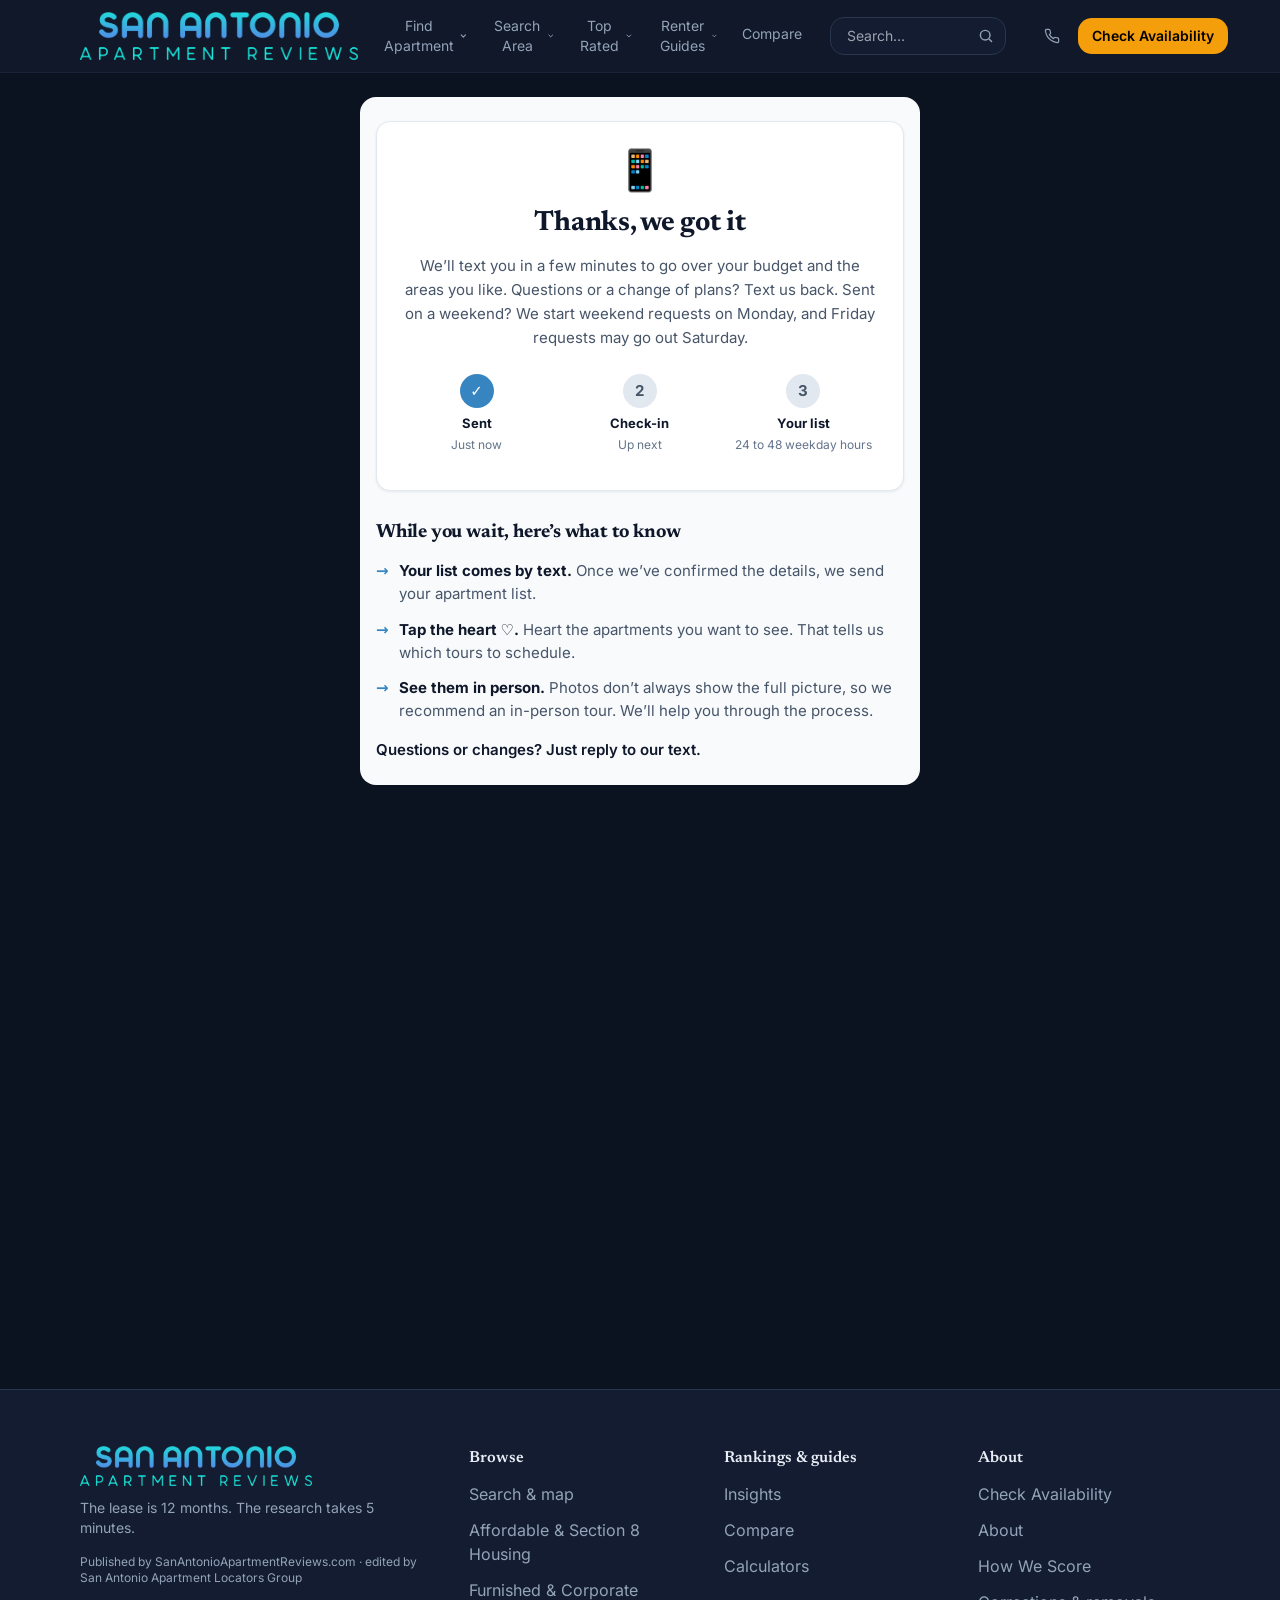
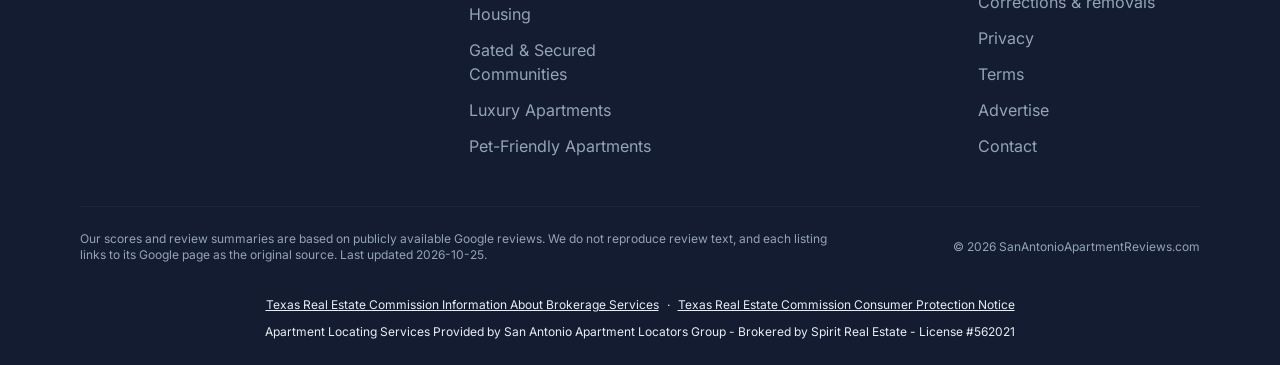
==== commit d2b31b22: "Include apartment locating provider and broker in footer" ====
--- a/thank-you/index.html
+++ b/thank-you/index.html
@@ -24,4 +24,4 @@
   })();
 </script> <main id="main" class="flex-1"><div style="max-width:560px;margin:24px auto 0;padding:24px 16px 24px;background:#f8fafc;border-radius:16px"><div style="background:#fff;border:1px solid #e2e8f0;border-radius:14px;padding:28px 22px;box-shadow:0 1px 3px rgb(15 23 42/.08)"><div style="text-align:center;font-size:40px;line-height:1">&#128241;</div><h1 style="text-align:center;font-family:var(--lp-font-heading);font-weight:800;font-size:28px;margin:12px 0 10px;color:#0f172a">Thanks, we got it</h1><p style="text-align:center;font-size:15px;line-height:1.6;color:#475569;margin:0">We&#8217;ll text you in a few minutes to go over your budget and the areas you like. Questions or a change of plans? Text us back. Sent on a weekend? We start weekend requests on Monday, and Friday requests may go out Saturday.</p><div style="display:flex;gap:8px;margin:24px 0 8px"><div style="flex:1;text-align:center"><div style="width:34px;height:34px;border-radius:50%;margin:0 auto 6px;display:flex;align-items:center;justify-content:center;font-weight:700;font-size:15px;background:#3785c0;color:#fff">&#10003;</div><p style="font-weight:700;font-size:13px;margin:0;color:#0f172a">Sent</p><p style="font-size:12px;margin:2px 0 0;color:#64748b">Just now</p></div><div style="flex:1;text-align:center"><div style="width:34px;height:34px;border-radius:50%;margin:0 auto 6px;display:flex;align-items:center;justify-content:center;font-weight:700;font-size:15px;background:#e2e8f0;color:#475569">2</div><p style="font-weight:700;font-size:13px;margin:0;color:#0f172a">Check-in</p><p style="font-size:12px;margin:2px 0 0;color:#64748b">Up next</p></div><div style="flex:1;text-align:center"><div style="width:34px;height:34px;border-radius:50%;margin:0 auto 6px;display:flex;align-items:center;justify-content:center;font-weight:700;font-size:15px;background:#e2e8f0;color:#475569">3</div><p style="font-weight:700;font-size:13px;margin:0;color:#0f172a">Your list</p><p style="font-size:12px;margin:2px 0 0;color:#64748b">24 to 48 weekday hours</p></div></div></div><h2 style="font-family:var(--lp-font-heading);font-weight:800;font-size:19px;margin:28px 0 12px;color:#0f172a">While you wait, here&#8217;s what to know</h2><ul style="list-style:none;padding:0;margin:0;font-size:15px;line-height:1.55;color:#475569"><li style="display:flex;gap:10px;margin:0 0 12px"><span style="color:#3785c0;font-weight:700">&rarr;</span><span><strong style="color:#0f172a">Your list comes by text.</strong> Once we&#8217;ve confirmed the details, we send your apartment list.</span></li><li style="display:flex;gap:10px;margin:0 0 12px"><span style="color:#3785c0;font-weight:700">&rarr;</span><span><strong style="color:#0f172a">Tap the heart &#9825;.</strong> Heart the apartments you want to see. That tells us which tours to schedule.</span></li><li style="display:flex;gap:10px;margin:0 0 12px"><span style="color:#3785c0;font-weight:700">&rarr;</span><span><strong style="color:#0f172a">See them in person.</strong> Photos don&#8217;t always show the full picture, so we recommend an in-person tour. We&#8217;ll help you through the process.</span></li></ul><p style="font-size:15px;color:#0f172a;font-weight:600;margin:16px 0 0">Questions or changes? Just reply to our text.</p></div><div data-intake-footer-spacer aria-hidden="true" style="height:clamp(360px,60vh,720px);background:transparent"></div></main>  <footer class="mt-16 border-t border-outline bg-surface-container"> <div class="mx-auto max-w-6xl px-4 pt-14 pb-8"> <div class="grid gap-12 md:grid-cols-12">  <div class="md:col-span-4"> <img src="/images/brand/logo.png" alt="Greater San Antonio Apartment Complex Guide" class="mb-3 h-10 w-auto" loading="lazy"> <p class="max-w-sm text-sm text-on-surface-variant">The lease is 12 months. The research takes 5 minutes.</p> <p class="mt-4 text-xs text-on-surface-variant">
 Published by <a class="hover:text-primary-600" href="https://sanantonioapartmentreviews.com/" rel="publisher">SanAntonioApartmentReviews.com</a>  &middot; edited by San Antonio Apartment Locators Group </p>  </div>  <div class="grid grid-cols-2 gap-8 sm:grid-cols-3 md:col-span-8"> <div class="flex flex-col gap-3"> <span class="font-heading font-semibold text-on-surface">Browse</span> <a class="text-on-surface-variant hover:text-primary-600 transition-colors" href="https://sanantonioapartmentreviews.com/browse/">Search &amp; map</a> <a class="text-on-surface-variant hover:text-primary-600 transition-colors" href="https://sanantonioapartmentreviews.com/category/affordable-housing/">Affordable &amp; Section 8 Housing</a><a class="text-on-surface-variant hover:text-primary-600 transition-colors" href="https://sanantonioapartmentreviews.com/category/furnished-corporate/">Furnished &amp; Corporate Housing</a><a class="text-on-surface-variant hover:text-primary-600 transition-colors" href="https://sanantonioapartmentreviews.com/category/gated-community/">Gated &amp; Secured Communities</a><a class="text-on-surface-variant hover:text-primary-600 transition-colors" href="https://sanantonioapartmentreviews.com/category/luxury-apartments/">Luxury Apartments</a><a class="text-on-surface-variant hover:text-primary-600 transition-colors" href="https://sanantonioapartmentreviews.com/category/pet-friendly-apartments/">Pet-Friendly Apartments</a> </div> <div class="flex flex-col gap-3"> <span class="font-heading font-semibold text-on-surface">Rankings &amp; guides</span>  <a class="text-on-surface-variant hover:text-primary-600 transition-colors" href="https://sanantonioapartmentreviews.com/guide/">Insights</a> <a class="text-on-surface-variant hover:text-primary-600 transition-colors" href="https://sanantonioapartmentreviews.com/compare/">Compare</a> <a class="text-on-surface-variant hover:text-primary-600 transition-colors" href="https://sanantonioapartmentreviews.com/tools/">Calculators</a> </div> <div class="flex flex-col gap-3"> <span class="font-heading font-semibold text-on-surface">About</span> <a class="text-on-surface-variant hover:text-primary-600 transition-colors" href="/">Check Availability</a> <a class="text-on-surface-variant hover:text-primary-600 transition-colors" href="https://sanantonioapartmentreviews.com/about/">About</a>  <a class="text-on-surface-variant hover:text-primary-600 transition-colors" href="https://sanantonioapartmentreviews.com/how-we-score/">How We Score</a> <a class="text-on-surface-variant hover:text-primary-600 transition-colors" href="https://sanantonioapartmentreviews.com/listing-policy/">Corrections &amp; removals</a> <a class="text-on-surface-variant hover:text-primary-600 transition-colors" href="https://sanantonioapartmentreviews.com/privacy/">Privacy</a> <a class="text-on-surface-variant hover:text-primary-600 transition-colors" href="https://sanantonioapartmentreviews.com/terms/">Terms</a> <a class="text-on-surface-variant hover:text-primary-600 transition-colors" href="https://sanantonioapartmentreviews.com/advertise/">Advertise</a> <a class="text-on-surface-variant hover:text-primary-600 transition-colors" href="https://sanantonioapartmentreviews.com/contact/">Contact</a> </div> </div> </div>  <div class="mt-12 flex flex-col gap-3 border-t border-outline-variant pt-6 text-xs text-on-surface-variant sm:flex-row sm:items-center sm:justify-between"> <p class="max-w-3xl"> Our scores and review summaries are based on publicly available Google reviews. We do not reproduce review text, and each listing links to its Google page as the original source. Last updated 2026-10-25.
- </p> <p class="shrink-0">&copy; 2026 SanAntonioApartmentReviews.com</p> </div> </div> <div style="max-width:72rem;margin:0 auto;padding:0 16px 24px;font-size:12px;line-height:1.6;text-align:center"><a href="/docs/trec-information-about-brokerage-services.pdf" target="_blank" rel="noopener noreferrer" style="color:inherit;text-decoration:underline">Texas Real Estate Commission Information About Brokerage Services</a><span aria-hidden="true" style="margin:0 8px">&middot;</span><a href="/docs/trec-consumer-protection-notice.pdf" target="_blank" rel="noopener noreferrer" style="color:inherit;text-decoration:underline">Texas Real Estate Commission Consumer Protection Notice</a><p style="margin:8px 0 0">San Antonio Apartment Locators Group</p></div></footer></body></html>
+ </p> <p class="shrink-0">&copy; 2026 SanAntonioApartmentReviews.com</p> </div> </div> <div style="max-width:72rem;margin:0 auto;padding:0 16px 24px;font-size:12px;line-height:1.6;text-align:center"><a href="/docs/trec-information-about-brokerage-services.pdf" target="_blank" rel="noopener noreferrer" style="color:inherit;text-decoration:underline">Texas Real Estate Commission Information About Brokerage Services</a><span aria-hidden="true" style="margin:0 8px">&middot;</span><a href="/docs/trec-consumer-protection-notice.pdf" target="_blank" rel="noopener noreferrer" style="color:inherit;text-decoration:underline">Texas Real Estate Commission Consumer Protection Notice</a><p style="margin:8px 0 0">Apartment Locating Services Provided by San Antonio Apartment Locators Group - Brokered by Spirit Real Estate - License #562021</p></div></footer></body></html>
